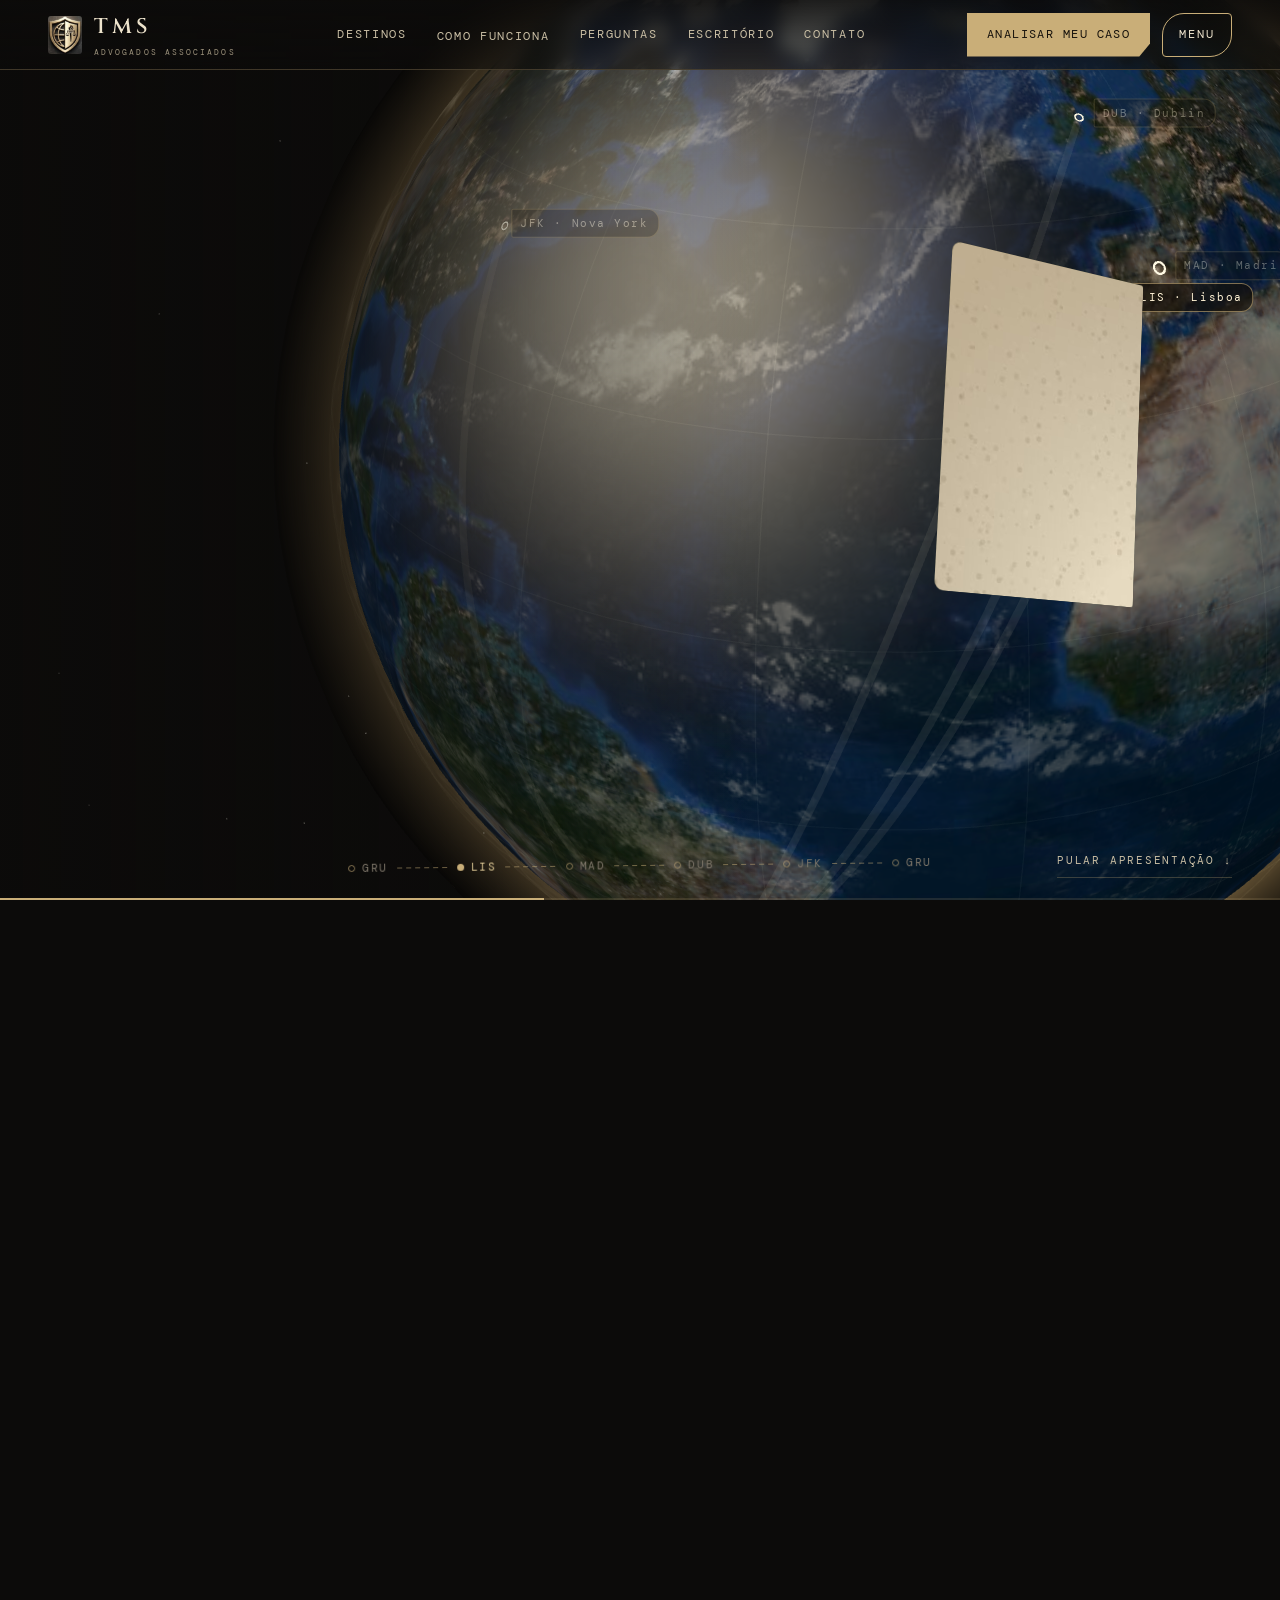
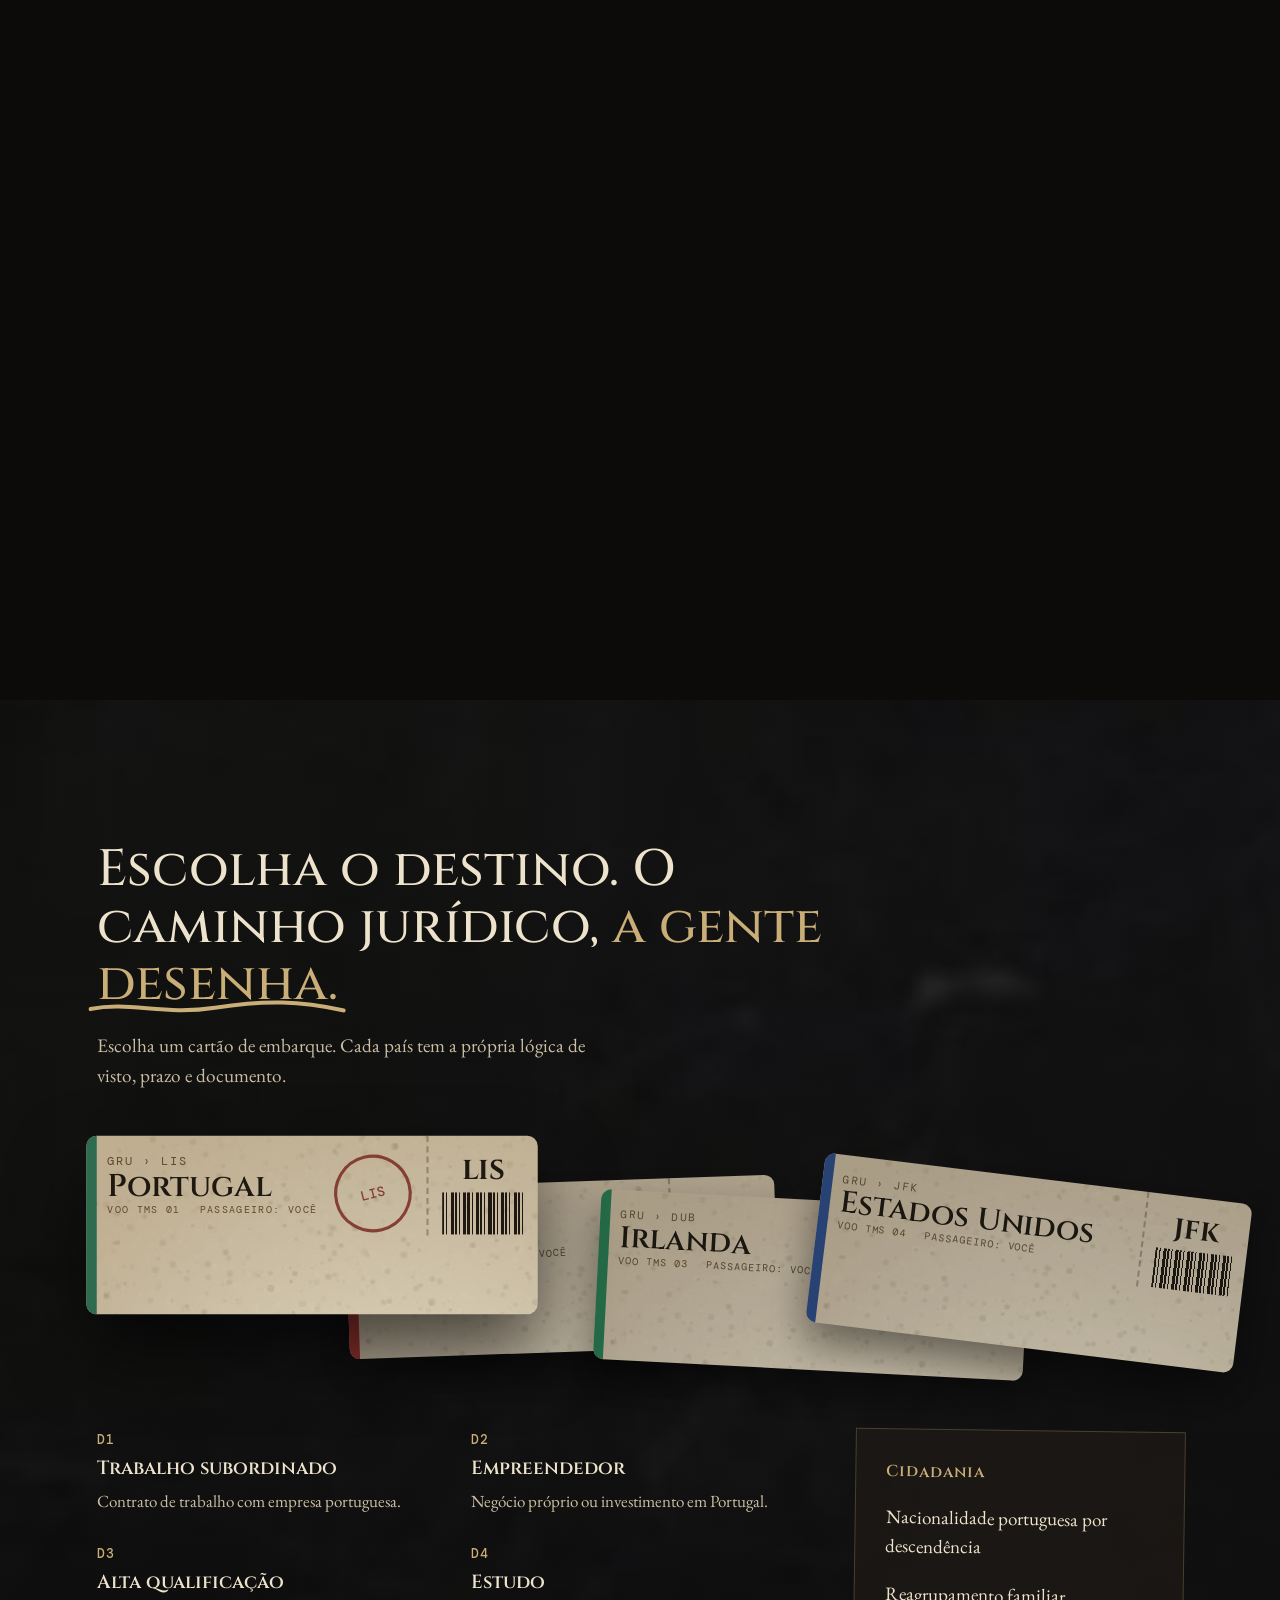
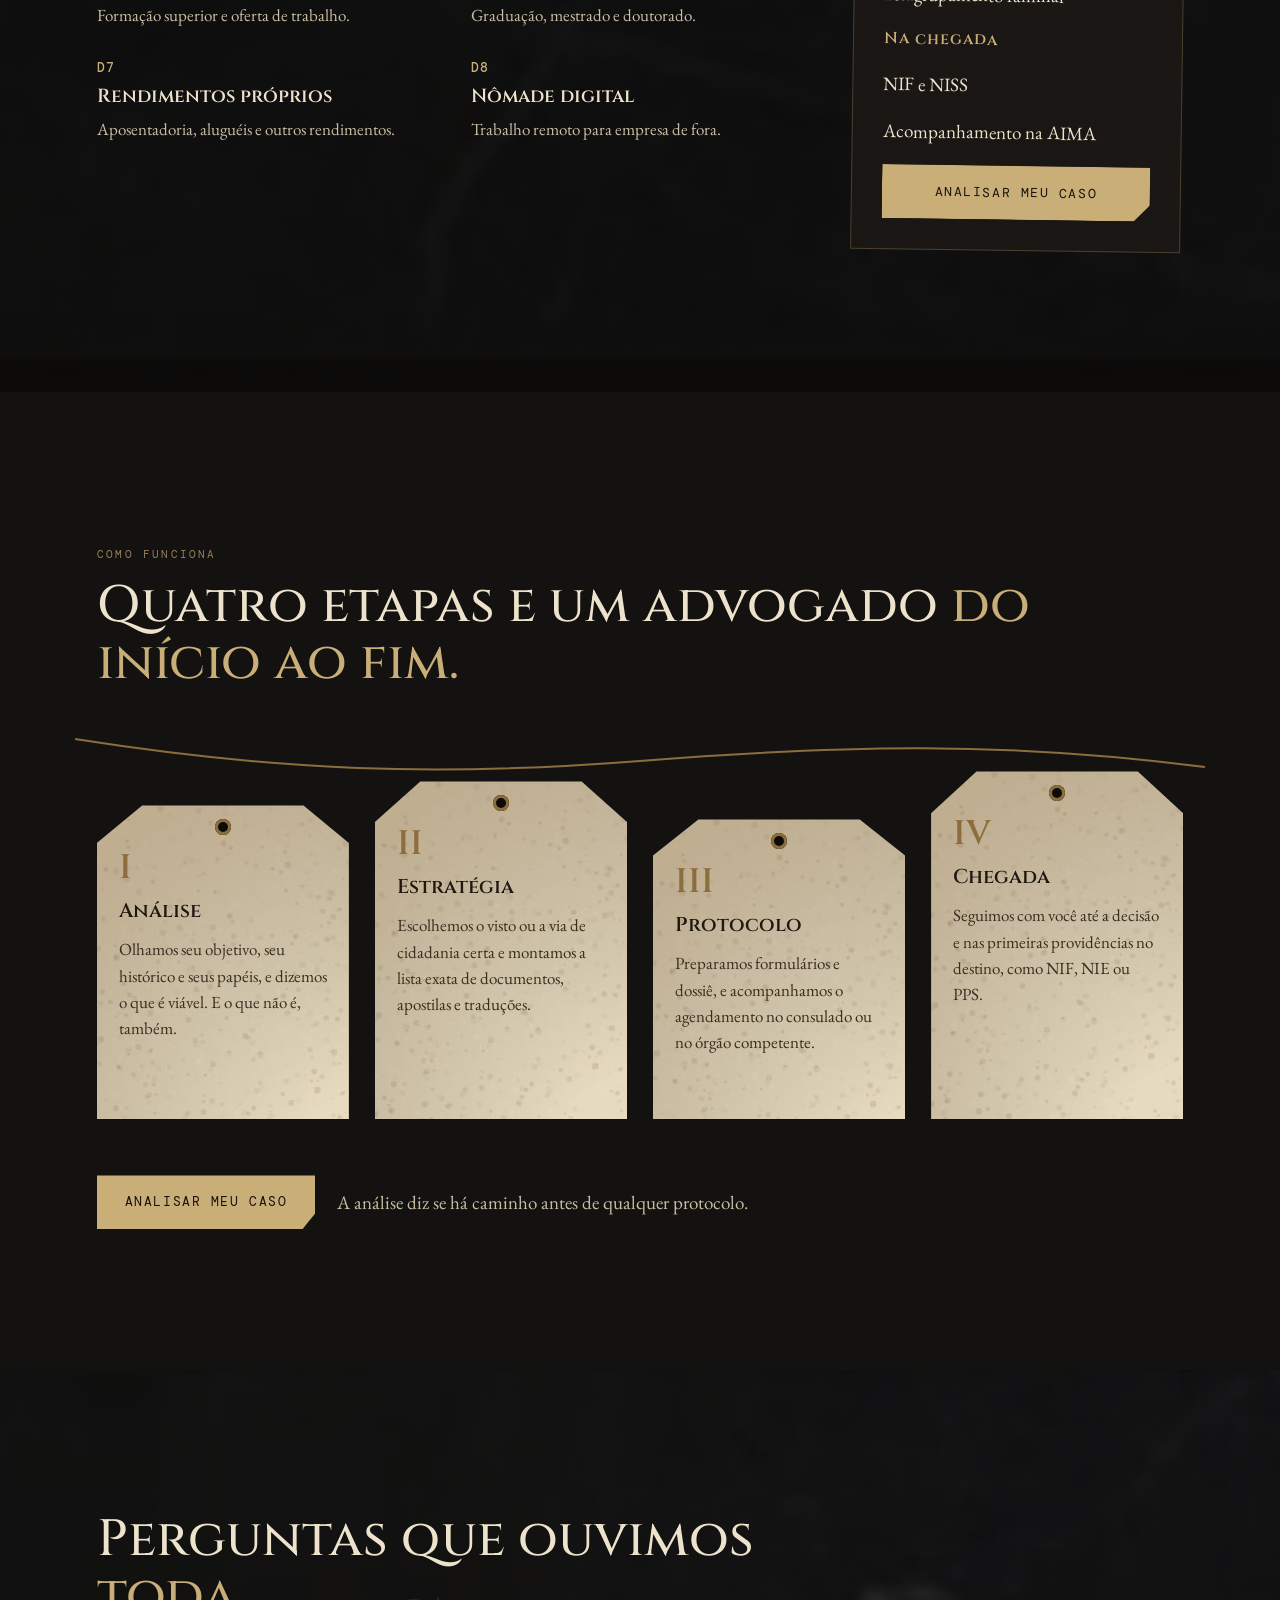
==== site/index.html @ 5350efe8 "Site TMS Advogados: versão hospedável com SEO, formulário e LGPD - Separa o site em site/ (HTML, CSS" ====
<!doctype html>
<html lang="pt-BR">
<head>
<meta charset="utf-8">
<meta name="viewport" content="width=device-width,initial-scale=1,viewport-fit=cover">
<title>TMS Advogados Associados · Vistos e cidadania para Portugal, Espanha, Irlanda e EUA</title>
<meta name="description" content="Escritório de advocacia em Alphaville (Barueri/SP) especializado em vistos, residência e cidadania para Portugal, Espanha, Irlanda e Estados Unidos. Atendimento 100% remoto em todo o Brasil.">
<meta name="theme-color" content="#0C0B0A">
<meta name="color-scheme" content="dark">
<link rel="canonical" href="https://SEU-DOMINIO.com.br/">
<meta property="og:type" content="website">
<meta property="og:locale" content="pt_BR">
<meta property="og:site_name" content="TMS Advogados Associados">
<meta property="og:title" content="TMS Advogados Associados · Direito Internacional">
<meta property="og:description" content="Vistos e cidadania para Portugal, Espanha, Irlanda e Estados Unidos, do primeiro documento ao carimbo.">
<meta property="og:image" content="https://SEU-DOMINIO.com.br/assets/img/hero.jpg">
<meta name="twitter:card" content="summary_large_image">
<link rel="icon" href="assets/img/favicon.svg" type="image/svg+xml">
<link rel="apple-touch-icon" href="assets/img/escudo.jpg">
<link rel="manifest" href="site.webmanifest">
<link rel="preload" as="image" href="assets/img/hero.jpg" fetchpriority="high">
<link rel="preconnect" href="https://fonts.googleapis.com">
<link rel="preconnect" href="https://fonts.gstatic.com" crossorigin>
<link rel="stylesheet" href="https://fonts.googleapis.com/css2?family=Cinzel:wght@400;500;600;700&family=EB+Garamond:ital,wght@0,400;0,500;0,600;1,400;1,500&family=DM+Mono:wght@400;500&display=swap">
<link rel="stylesheet" href="assets/css/main.css">
<noscript><style>
  #film{height:auto}.stage{position:relative;height:auto;min-height:100vh;padding-bottom:40px}
  #heroLayer{position:relative;height:70vh}.scrim,#airport,#gl,.pp-wrap,#cityCard,.glab,.route,.bar,.skipfilm,.menu-btn{display:none}
  .chap{position:relative;left:auto;top:auto;bottom:auto;opacity:1!important;margin:40px clamp(20px,6vw,100px)}
</style></noscript>
<script type="application/ld+json">
{
  "@context": "https://schema.org",
  "@graph": [
    {
      "@type": "LegalService",
      "@id": "https://SEU-DOMINIO.com.br/#escritorio",
      "name": "TMS Advogados Associados",
      "description": "Vistos, residência e cidadania para Portugal, Espanha, Irlanda e Estados Unidos.",
      "url": "https://SEU-DOMINIO.com.br/",
      "logo": "https://SEU-DOMINIO.com.br/assets/img/escudo.jpg",
      "image": "https://SEU-DOMINIO.com.br/assets/img/hero.jpg",
      "telephone": "+55-11-99153-7423",
      "email": "advdanilomarques@gmail.com",
      "address": {
        "@type": "PostalAddress",
        "streetAddress": "Alameda Itapecuru, 645, Edifício Metrópolis",
        "addressLocality": "Barueri",
        "addressRegion": "SP",
        "postalCode": "06454-080",
        "addressCountry": "BR"
      },
      "areaServed": "BR",
      "knowsAbout": ["Direito Internacional", "Direito Migratório", "Vistos para Portugal", "Cidadania portuguesa", "Vistos para a Espanha", "Vistos para a Irlanda", "Vistos para os Estados Unidos"],
      "employee": [
        {"@type": "Person", "name": "Danilo Barbosa Marques", "jobTitle": "Sócio · OAB/SP 467.790"},
        {"@type": "Person", "name": "Edmar Tomazzeli", "jobTitle": "Sócio"}
      ]
    },
    {
      "@type": "FAQPage",
      "mainEntity": [
        {"@type": "Question", "name": "Quanto tempo leva um visto para Portugal?", "acceptedAnswer": {"@type": "Answer", "text": "Depende do tipo de visto e da agenda do consulado. D7 e D8 costumam levar alguns meses entre juntar documentos, agendar e receber a decisão. Na análise inicial estimamos o seu prazo com base no seu caso."}},
        {"@type": "Question", "name": "Preciso mesmo de advogado para pedir visto?", "acceptedAnswer": {"@type": "Answer", "text": "A lei não obriga. Mas um documento errado ou uma tradução fora do padrão pode custar a negativa e meses de espera. O advogado define a estratégia, revisa tudo antes do protocolo e acompanha até a decisão."}},
        {"@type": "Question", "name": "Tenho direito à cidadania europeia?", "acceptedAnswer": {"@type": "Answer", "text": "Depende da sua linha familiar e das regras de cada país, que mudam com frequência. Com as certidões que você tiver, dizemos com clareza se existe caminho, qual é e o que falta."}},
        {"@type": "Question", "name": "Vocês atendem quem não mora em São Paulo?", "acceptedAnswer": {"@type": "Answer", "text": "Sim. O atendimento é 100% remoto para todo o Brasil, com reuniões por vídeo e documentos pelo WhatsApp e e-mail. Também recebemos presencialmente em Alphaville, com hora marcada."}},
        {"@type": "Question", "name": "E se o visto for negado?", "acceptedAnswer": {"@type": "Answer", "text": "Primeiro entendemos o motivo da negativa. Depois avaliamos recurso ou um novo pedido corrigido. Nenhum escritório sério promete aprovação; o que garantimos é um pedido bem feito."}},
        {"@type": "Question", "name": "Quanto custa?", "acceptedAnswer": {"@type": "Answer", "text": "Depende do destino e do tipo de processo. Depois da análise inicial você recebe uma proposta por escrito, com tudo o que está incluso e o que é taxa do governo."}}
      ]
    }
  ]
}
</script>
</head>
<body>
<a class="skip" href="#destinos">Pular para o conteúdo</a>

<header class="top">
  <a class="brand" href="#film" aria-label="TMS Advogados Associados, início"><img src="assets/img/escudo.jpg" alt="" width="34" height="38"><span><b>TMS</b><small>ADVOGADOS ASSOCIADOS</small></span></a>
  <nav class="links" aria-label="Principal">
    <a href="#destinos">Destinos</a><a href="#como-funciona">Como funciona</a><a href="#faq">Perguntas</a><a href="#escritorio">Escritório</a><a href="#contato">Contato</a>
  </nav>
  <div class="hdr-r">
    <a class="btn hdr-cta" href="#formulario">Analisar meu caso</a>
    <button class="menu-btn" id="menuBtn" type="button" aria-expanded="false" aria-controls="menu">MENU</button>
  </div>
</header>

<div class="mnu" id="menu" role="dialog" aria-modal="true" aria-label="Menu" aria-hidden="true">
  <div class="mnu-bg" data-close></div>
  <button class="btn2 mclose" type="button" data-close>Fechar</button>
  <div class="mbook">
    <nav class="mpage" aria-label="Menu">
      <a class="mlink" href="#destinos" data-close>Destinos<span>PT · ES · IE · US</span></a>
      <a class="mlink" href="#como-funciona" data-close>Como funciona<span>I a IV</span></a>
      <a class="mlink" href="#faq" data-close>Perguntas<span>O LIVRO</span></a>
      <a class="mlink" href="#escritorio" data-close>Escritório<span>ALPHAVILLE</span></a>
      <a class="mlink" href="#formulario" data-close>Contato<span>ANÁLISE</span></a>
    </nav>
    <div class="mcover" aria-hidden="true">
      <div class="mface mfront"><img src="assets/img/escudo.jpg" alt=""><b class="disp" style="color:var(--gold);letter-spacing:.3em;font-size:22px">TMS</b><span class="mono" style="font-size:9px;letter-spacing:.3em;color:var(--gold)">PASSAPORTE DE ACESSO</span></div>
      <div class="mface minner">
        <span class="disp" style="font-size:20px;line-height:1.3">Vistos e cidadania para Portugal, Espanha, Irlanda e Estados Unidos.</span>
        <div style="display:flex;flex-direction:column;gap:12px"><a class="btn" data-wa href="https://wa.me/5511991537423" target="_blank" rel="noopener" tabindex="-1">Falar no WhatsApp</a><span style="font-size:14px;color:#4F4230"><span data-cfg="endereco">Alameda Itapecuru, 645</span><br>Alphaville, <span data-cfg="cidadeUF">Barueri/SP</span></span></div>
      </div>
    </div>
  </div>
</div>

<main>
<section id="film" aria-label="Apresentação">
  <div class="stage">
    <div id="heroLayer"><img id="heroImg" src="assets/img/hero.jpg" width="2400" height="1350" fetchpriority="high" alt="Escudo e logotipo da TMS Advogados Associados, Direito Internacional, em dourado sobre mármore escuro"></div>
    <div id="airport" aria-hidden="true">
      <div class="slot" id="airPhoto"></div>
      <div id="visaWrap"><canvas id="visaBig" width="1400" height="900"></canvas><div class="holo" id="holo"></div></div>
    </div>
    <canvas id="gl" aria-hidden="true"></canvas>
    <div class="scrim"></div>

    <span class="glab" id="l0" aria-hidden="true">GRU · São Paulo</span>
    <span class="glab" id="l1" aria-hidden="true">LIS · Lisboa</span>
    <span class="glab" id="l2" aria-hidden="true">MAD · Madri</span>
    <span class="glab" id="l3" aria-hidden="true">DUB · Dublin</span>
    <span class="glab" id="l4" aria-hidden="true">JFK · Nova York</span>

    <div id="cityCard" aria-hidden="true"><div class="pc" id="pc"><i>SELO</i><b id="pcCity">Lisboa</b><span id="pcCoord">38°43′N · 9°08′O</span></div></div>

    <div class="pp-wrap" id="ppWrap" aria-hidden="true">
      <div class="pp" id="pp">
        <div class="pp-back"></div>
        <div class="pp-page"><canvas id="ppCanvas" width="480" height="680"></canvas></div>
        <div class="pp-cover" id="ppCover">
          <div class="pp-face pp-front"><b>PASSAPORTE</b><img src="assets/img/escudo.jpg" alt=""><small>TMS · DIREITO INTERNACIONAL</small></div>
          <div class="pp-face pp-inner"></div>
        </div>
      </div>
    </div>

    <div class="chap hero" id="ch0">
      <div class="kick fd">TMS ADVOGADOS ASSOCIADOS · DIREITO INTERNACIONAL</div>
      <h1 data-split>Mudar de país é um processo jurídico. <em>Trate como <span class="mk">um.</span></em></h1>
      <p class="fd">Cuidamos do seu visto e da sua cidadania em Portugal, Espanha, Irlanda e Estados Unidos, do primeiro documento ao carimbo.</p>
      <div class="fd" style="display:flex;gap:18px;flex-wrap:wrap;align-items:center"><a class="btn" href="#formulario">Analisar meu caso</a><a class="btn2" href="#destinos">Ver os destinos</a></div>
    </div>
    <div class="chap" id="ch1">
      <h2 data-split>Seu próximo carimbo <em>começa aqui.</em></h2>
      <p class="fd">Cada visto tem regra, prazo e um jeito certo de pedir. Conhecemos o dos quatro países e conferimos cada papel antes de ele sair daqui.</p>
    </div>
    <div class="chap" id="ch2">
      <h2 data-split>Quatro destinos. <em>Um só <span class="mk ring">escritório.</span></em></h2>
      <p class="fd">Portugal, Espanha, Irlanda e Estados Unidos, conduzidos de Alphaville com o mesmo cuidado.</p>
    </div>
    <div class="chap alt" id="ch3">
      <h2 data-split>Portugal, com o pedido certo desde o <em>primeiro documento.</em></h2>
      <p class="fd">D1, D2, D3, D7 e D8, residência na AIMA, NIF, NISS e cidadania portuguesa por descendência.</p>
      <a class="fd" href="#destinos" data-country="0">Ver vistos para Portugal</a>
    </div>
    <div class="chap alt" id="ch4">
      <h2 data-split>Espanha, sem atalho que <em>custe o visto.</em></h2>
      <p class="fd">Residência não lucrativa, nômade digital, estudos e reagrupamento familiar, com apostila e tradução no padrão do consulado.</p>
      <a class="fd" href="#destinos" data-country="1">Ver vistos para a Espanha</a>
    </div>
    <div class="chap alt" id="ch5">
      <h2 data-split>Irlanda, do Stamp 2 à <em>permissão de trabalho.</em></h2>
      <p class="fd">Estudo, Critical Skills, General Employment Permit, reagrupamento familiar e cidadania por descendência.</p>
      <a class="fd" href="#destinos" data-country="2">Ver vistos para a Irlanda</a>
    </div>
    <div class="chap alt" id="ch6">
      <h2 data-split>Estados Unidos, com estratégia <em>antes do formulário.</em></h2>
      <p class="fd">F-1, L-1, O-1, E-2 e green card por EB-2 NIW ou EB-5. <span data-eua>Quando o processo exige, a representação perante as autoridades americanas é feita por advogado licenciado nos EUA.</span></p>
      <a class="fd" href="#destinos" data-country="3">Ver vistos para os EUA</a>
    </div>
    <div class="chap" id="ch7">
      <h2 data-split>Todo destino começa na <em>mesma <span class="mk">mesa.</span></em></h2>
      <p class="fd">Análise com advogado responsável, 100% remota ou presencial no Edifício Metrópolis, em Alphaville.</p>
      <div class="fd" style="display:flex;gap:16px;flex-wrap:wrap"><a class="btn" href="#formulario">Analisar meu caso</a><a class="btn2" data-wa href="https://wa.me/5511991537423" target="_blank" rel="noopener">Falar no WhatsApp</a></div>
    </div>

    <div class="route" aria-hidden="true">
      <span class="stop" id="r0" data-on="1"><i></i>GRU</span><span class="seg"></span>
      <span class="stop" id="r1"><i></i>LIS</span><span class="seg"></span>
      <span class="stop" id="r2"><i></i>MAD</span><span class="seg"></span>
      <span class="stop" id="r3"><i></i>DUB</span><span class="seg"></span>
      <span class="stop" id="r4"><i></i>JFK</span><span class="seg"></span>
      <span class="stop" id="r5"><i></i>GRU</span>
    </div>
    <button class="skipfilm" id="skipFilm" type="button" aria-label="Pular apresentação">Pular<span class="lg"> apresentação</span> ↓</button>
    <div class="bar" aria-hidden="true"><i id="bar"></i></div>
  </div>
</section>

<section class="sec marble" id="destinos" tabindex="-1">
  <div class="wrap">
    <div class="rw" style="max-width:780px">
      <h2 data-split>Escolha o destino. O caminho jurídico, <em>a gente <span class="mk">desenha.</span></em></h2>
      <p class="lead fd">Escolha um cartão de embarque. Cada país tem a própria lógica de visto, prazo e documento.</p>
    </div>
    <div class="passes" id="passes" role="tablist" aria-label="Destinos"></div>
    <div class="dgrid" id="destPanel" role="tabpanel" aria-live="polite">
      <div class="vg" id="vg"></div>
      <div class="side" id="side"></div>
    </div>
  </div>
</section>

<section class="sec" id="como-funciona" style="background:var(--bg2)">
  <div class="wrap">
    <div class="rw">
      <div class="kick fd">COMO FUNCIONA</div>
      <h2 data-split>Quatro etapas e um advogado <em>do início ao fim.</em></h2>
    </div>
    <div class="tags" role="list">
      <svg class="string" viewBox="0 0 1000 60" preserveAspectRatio="none" aria-hidden="true"><path d="M0 8 C 180 40, 320 46, 500 30 S 820 10, 1000 36" fill="none" stroke="#8C6E3C" stroke-width="2"/></svg>
      <div class="tag" role="listitem"><div class="rn" aria-hidden="true">I</div><h3>Análise</h3><p>Olhamos seu objetivo, seu histórico e seus papéis, e dizemos o que é viável. E o que não é, também.</p></div>
      <div class="tag" role="listitem"><div class="rn" aria-hidden="true">II</div><h3>Estratégia</h3><p>Escolhemos o visto ou a via de cidadania certa e montamos a lista exata de documentos, apostilas e traduções.</p></div>
      <div class="tag" role="listitem"><div class="rn" aria-hidden="true">III</div><h3>Protocolo</h3><p>Preparamos formulários e dossiê, e acompanhamos o agendamento no consulado ou no órgão competente.</p></div>
      <div class="tag" role="listitem"><div class="rn" aria-hidden="true">IV</div><h3>Chegada</h3><p>Seguimos com você até a decisão e nas primeiras providências no destino, como NIF, NIE ou PPS.</p></div>
    </div>
    <div style="margin-top:56px;display:flex;gap:22px;flex-wrap:wrap;align-items:center"><a class="btn" href="#formulario">Analisar meu caso</a><span style="color:var(--ink2)">A análise diz se há caminho antes de qualquer protocolo.</span></div>
  </div>
</section>

<section class="sec marble" id="faq">
  <div class="wrap">
    <div class="rw" style="max-width:760px">
      <h2 data-split>Perguntas que ouvimos <em>toda semana.</em></h2>
      <p class="lead fd">Escolha uma. A resposta vem de quem cuida do seu caso.</p>
    </div>
    <div class="faq">
      <div class="binder" id="binder" role="tablist" aria-label="Perguntas frequentes"></div>
      <div class="book" id="book">
        <div class="bk" id="bk" role="tabpanel" aria-live="polite">
          <div class="pg l" id="pgL"></div>
          <div class="pg r" id="pgR"></div>
        </div>
      </div>
    </div>
  </div>
</section>

<section class="sec" id="escritorio" style="background:var(--bg2)">
  <div class="wrap">
    <div class="office">
      <div class="rw">
        <h2 data-split>Advogados com nome, registro <em>e endereço.</em></h2>
        <p class="lead fd">TMS Advogados Associados é uma sociedade de advocacia com sede no Edifício Metrópolis, em Alphaville, e atendimento remoto em todo o Brasil.</p>
        <div class="facts fd">
          <div><b>Sede</b><span><span data-cfg="endereco">Alameda Itapecuru, 645</span>, <span data-cfg="complemento">Edifício Metrópolis, Alphaville Industrial</span>, <span data-cfg="cidadeUF">Barueri/SP</span>, CEP <span data-cfg="cep">06454-080</span></span></div>
          <div><b>Atendimento</b><span>100% remoto, ou presencial com agendamento</span></div>
          <div><b>Horário</b><span data-cfg="horario">Segunda a sexta, das 9h às 18h</span></div>
          <div data-cfg-row="experiencia"><b>Mercado</b><span data-cfg="experiencia">Mais de 20 anos</span></div>
        </div>
      </div>
      <div class="people" id="people"></div>
    </div>
    <div class="nums fd" id="nums">
      <div><b>4</b><span>países atendidos: Portugal, Espanha, Irlanda e EUA</span></div>
      <div><b>100%</b><span>remoto, para todo o Brasil</span></div>
      <div><b>1</b><span>advogado responsável do início ao fim</span></div>
      <div><b>0</b><span>promessa de resultado. Só pedido bem feito</span></div>
    </div>
  </div>
</section>

<section class="sec marble" id="contato">
  <div class="wrap contact">
    <div class="rw">
      <h2 data-split>Seu próximo endereço começa com uma <em><span class="mk">análise.</span></em></h2>
      <p class="lead fd">Conte seu objetivo e sua situação de hoje. Um advogado da TMS responde com os caminhos que fazem sentido, e com os que não recomendamos.</p>
      <div class="fd" style="margin-top:30px;display:flex;gap:14px;flex-wrap:wrap"><a class="btn" href="#formulario">Analisar meu caso</a><a class="btn2" data-wa href="https://wa.me/5511991537423" target="_blank" rel="noopener">Falar no WhatsApp</a></div>
    </div>
    <div class="cardStage" id="cardStage" aria-hidden="true">
      <div class="card" id="card">
        <div class="cf front"><img src="assets/img/escudo.jpg" alt=""><div><b>TMS</b><small>ADVOGADOS ASSOCIADOS</small><span>WhatsApp <span data-cfg="whatsappExibicao">(11) 99153-7423</span></span><span data-cfg="email">advdanilomarques@gmail.com</span><span><span data-cfg="endereco">Alameda Itapecuru, 645</span> · Alphaville</span></div></div>
        <div class="cf back" id="cardBack"><span class="mono" style="font-size:10px;letter-spacing:.2em;color:#7A5A2A">VISTOS · CIDADANIA · DIREITO INTERNACIONAL</span></div>
      </div>
    </div>
  </div>
</section>

<section class="sec formsec" id="formulario" aria-labelledby="ftitle">
  <div class="wrap fgrid2">
    <div class="rw">
      <div class="kick fd">ANÁLISE DO CASO</div>
      <h2 id="ftitle" data-split>Conte o essencial. <em>O resto a gente pergunta.</em></h2>
      <p class="lead fd">Leva dois minutos. A mensagem chega direto ao advogado pelo WhatsApp, já organizada.</p>
      <div class="info fd">
        <div><b>WhatsApp</b><a data-wa href="https://wa.me/5511991537423" target="_blank" rel="noopener" data-cfg="whatsappExibicao">(11) 99153-7423</a></div>
        <div data-cfg-row="email"><b>E-mail</b><a data-mail href="mailto:advdanilomarques@gmail.com" data-cfg="email">advdanilomarques@gmail.com</a></div>
        <div><b>Endereço</b><a id="mapsLink" href="https://www.google.com/maps/search/?api=1&query=Alameda+Itapecuru+645+Barueri+SP" target="_blank" rel="noopener"><span data-cfg="endereco">Alameda Itapecuru, 645</span>, Alphaville · ver no mapa</a></div>
        <div><b>Horário</b><span data-cfg="horario">Segunda a sexta, das 9h às 18h</span></div>
      </div>
    </div>
    <form class="fform" id="leadForm" novalidate>
      <label>Nome completo<input name="nome" autocomplete="name" required placeholder=" "></label>
      <label>WhatsApp<input name="telefone" type="tel" inputmode="tel" autocomplete="tel" required placeholder="(11) 90000-0000"></label>
      <label class="full">E-mail<input name="email" type="email" autocomplete="email" placeholder="voce@email.com"></label>
      <label>Destino
        <select name="destino" id="fDestino" required>
          <option value="">Escolha</option>
          <option>Portugal</option><option>Espanha</option><option>Irlanda</option><option>Estados Unidos</option><option>Ainda não sei</option>
        </select>
      </label>
      <label>Objetivo
        <select name="objetivo" required>
          <option value="">Escolha</option>
          <option>Morar / residência</option><option>Trabalhar</option><option>Estudar</option><option>Investir ou empreender</option><option>Cidadania por descendência</option><option>Reagrupamento familiar</option><option>Recurso de visto negado</option><option>Outro</option>
        </select>
      </label>
      <label class="full">Sua situação hoje<textarea name="mensagem" placeholder="Ex.: sou aposentado, tenho renda de aluguel e quero morar em Portugal com minha esposa no ano que vem."></textarea></label>
      <label class="hp" aria-hidden="true">Não preencha<input name="_gotcha" tabindex="-1" autocomplete="off"></label>
      <label class="ck full"><input type="checkbox" name="lgpd" required><span>Autorizo o uso destes dados só para a TMS responder a este contato, conforme a <a href="privacidade.html" target="_blank">Política de Privacidade</a>.</span></label>
      <div class="row"><button class="btn" type="submit">Enviar para análise</button><span class="fmsg" id="fMsg" role="status" aria-live="polite"></span></div>
    </form>
  </div>
</section>
</main>

<footer>
  <div class="wrap">
    <div class="fgrid">
      <div><img src="assets/img/escudo.jpg" alt="" width="44" height="50" style="object-fit:cover;border-radius:4px" loading="lazy"><p style="margin:10px 0 0"><span data-cfg="endereco">Alameda Itapecuru, 645</span><br><span data-cfg="complemento">Edifício Metrópolis, Alphaville Industrial</span><br><span data-cfg="cidadeUF">Barueri/SP</span>, CEP <span data-cfg="cep">06454-080</span></p></div>
      <div><h4>Navegação</h4><a href="#destinos">Destinos</a><a href="#como-funciona">Como funciona</a><a href="#faq">Perguntas</a><a href="#escritorio">Escritório</a><a href="#formulario">Contato</a></div>
      <div><h4>Legal</h4><a href="privacidade.html">Política de Privacidade</a><a href="privacidade.html#cookies">Cookies</a><a href="termos.html">Termos de Uso</a></div>
      <div><h4>Contato</h4><a data-wa href="https://wa.me/5511991537423" target="_blank" rel="noopener">WhatsApp <span data-cfg="whatsappExibicao">(11) 99153-7423</span></a><a data-mail href="mailto:advdanilomarques@gmail.com" data-cfg="email">advdanilomarques@gmail.com</a></div>
    </div>
    <div class="legal">
      <span>© <span id="year">2026</span> TMS Advogados Associados<span id="regs"></span></span>
      <span>Conteúdo informativo, conforme o Provimento 205/2021 do CFOAB. Não há promessa de resultado.</span>
    </div>
  </div>
</footer>

<div class="mbar"><a class="btn" href="#formulario">Analisar meu caso</a><a class="btn2" data-wa href="https://wa.me/5511991537423" target="_blank" rel="noopener">WhatsApp</a></div>
<a class="fab" id="fab" data-wa href="https://wa.me/5511991537423" target="_blank" rel="noopener" aria-label="Falar no WhatsApp"><svg viewBox="0 0 24 24" fill="currentColor" aria-hidden="true"><path d="M12 2a10 10 0 0 0-8.6 15.1L2 22l5-1.3A10 10 0 1 0 12 2zm0 18.2a8.2 8.2 0 0 1-4.2-1.1l-.3-.2-3 .8.8-2.9-.2-.3A8.2 8.2 0 1 1 12 20.2zm4.5-6.1c-.2-.1-1.5-.7-1.7-.8s-.4-.1-.6.1-.7.8-.8 1-.3.2-.5.1a6.7 6.7 0 0 1-3.3-2.9c-.3-.4.3-.4.7-1.3.1-.2 0-.3 0-.4l-.8-1.8c-.2-.5-.4-.4-.6-.4h-.5a1 1 0 0 0-.7.3 3 3 0 0 0-.9 2.2 5.2 5.2 0 0 0 1.1 2.7 11.8 11.8 0 0 0 4.5 4c1.7.7 2.3.8 3.2.6a2.7 2.7 0 0 0 1.8-1.3 2.2 2.2 0 0 0 .2-1.3c-.1-.1-.3-.2-.5-.3z"/></svg></a>

<script src="assets/js/config.js"></script>
<script src="assets/js/globe-data.js"></script>
<script src="assets/js/main.js"></script>
</body>
</html>
---- site/assets/css/main.css ----
/* TMS Advogados Associados — estilos principais */
:root{
  --bg:#0C0B0A; --bg2:#141210; --bg3:#1B1815;
  --ink:#EDE3CC; --ink2:#C9BEA4; --mute:#9C927C;
  --gold:#C9AE78; --gold2:#E3CD98; --gold3:#8C6E3C;
  --parch:#E8DDC3; --parch2:#DCCFAF; --sepia:#3A2E20;
  --wax:#7A2A22;
  --line:rgba(201,174,120,.28);
  --disp:'Cinzel','Trajan Pro',Georgia,serif;
  --body:'EB Garamond',Garamond,Georgia,serif;
  --mono:'DM Mono',ui-monospace,monospace;
}
*{box-sizing:border-box}
html{scroll-behavior:smooth}
body{margin:0;background:var(--bg);color:var(--ink);font-family:var(--body);font-size:19px;line-height:1.55;-webkit-font-smoothing:antialiased;overflow-x:hidden}
a{color:var(--gold)}a:hover{color:var(--gold2)}
a:focus-visible,button:focus-visible{outline:2px solid var(--gold);outline-offset:3px}
button{font:inherit}
img{max-width:100%}
.disp{font-family:var(--disp);font-weight:500;letter-spacing:.02em}
.mono{font-family:var(--mono)}
.w{display:inline-block;will-change:transform,opacity}
.fd{will-change:transform,opacity}
.btn{display:inline-flex;align-items:center;justify-content:center;height:54px;padding:0 28px;background:var(--gold);color:#16120C;font-family:var(--mono);font-size:13px;letter-spacing:.12em;text-transform:uppercase;text-decoration:none;white-space:nowrap;border:0;cursor:pointer;clip-path:polygon(0 0,100% 0,100% 70%,94% 100%,0 100%);transition:transform .25s cubic-bezier(.2,.9,.3,1.4),background .2s}
.btn:hover{background:var(--gold2);color:#16120C;transform:translateY(-2px) rotate(-.6deg)}
.btn:active{transform:translateY(1px) scale(.98)}
.btn2{display:inline-flex;align-items:center;height:54px;padding:0 22px;color:var(--ink);border:1px solid var(--gold);font-family:var(--mono);font-size:13px;letter-spacing:.12em;text-transform:uppercase;text-decoration:none;white-space:nowrap;transition:transform .25s}
.btn2:hover{color:var(--gold2);transform:translateY(-2px) rotate(.5deg)}
.mk{position:relative;display:inline-block}
.mk svg{position:absolute;left:-4%;width:108%;bottom:-.12em;height:.42em;overflow:visible;pointer-events:none}
.mk svg path{fill:none;stroke:var(--gold);stroke-width:3;stroke-linecap:round;stroke-dasharray:420;stroke-dashoffset:420;transition:stroke-dashoffset 1.1s cubic-bezier(.6,.1,.2,1) .2s}
.mk.on svg path{stroke-dashoffset:0}
.ring svg{left:-10%;width:120%;bottom:-.28em;height:1.5em}
.ring svg path{stroke-width:2}

/* header */
header.top{position:fixed;left:0;right:0;top:0;z-index:40;height:70px;display:flex;align-items:center;justify-content:space-between;padding:0 clamp(18px,4vw,48px);background:linear-gradient(180deg,rgba(12,11,10,.9),rgba(12,11,10,.55));backdrop-filter:blur(8px);border-bottom:1px solid var(--line)}
.brand{display:flex;align-items:center;gap:12px;text-decoration:none;color:var(--ink)}
.brand img{width:34px;height:38px;object-fit:cover;border-radius:3px}
.brand b{font-family:var(--disp);font-weight:600;font-size:21px;letter-spacing:.2em}
.brand small{display:block;font-family:var(--mono);font-size:8px;letter-spacing:.26em;color:var(--mute);margin-top:3px}
nav.links{display:flex;gap:30px;font-family:var(--mono);font-size:12px;letter-spacing:.14em;text-transform:uppercase}
nav.links a{color:var(--ink2);text-decoration:none;position:relative}
nav.links a:hover{color:var(--gold2)}
nav.links a:nth-child(2){transform:translateY(2px)}
.hdr-r{display:flex;align-items:center;gap:12px}
.menu-btn{height:44px;padding:0 16px;background:transparent;border:1px solid var(--gold);color:var(--ink);font-family:var(--mono);font-size:12px;letter-spacing:.16em;cursor:pointer;border-radius:22px 4px 22px 4px}
.hdr-cta{height:44px;padding:0 20px;font-size:12px}

/* passport menu */
.mnu{position:fixed;inset:0;z-index:60;visibility:hidden;pointer-events:none;transition:visibility 0s linear 1.1s}
.mnu.open{visibility:visible;pointer-events:auto;transition:visibility 0s}
.mnu-bg{position:absolute;inset:0;background:radial-gradient(ellipse at 60% 40%,rgba(40,30,18,.96),rgba(8,7,6,.98));opacity:0;transition:opacity .5s ease .5s}
.mnu.open .mnu-bg{opacity:1;transition-delay:0s}
.mbook{position:absolute;left:50%;top:50%;width:min(360px,40vw);height:min(520px,76vh);transform:translate(-50%,-50%) scale(.5) rotate(-12deg);opacity:0;perspective:2200px;transition:transform .8s cubic-bezier(.16,1,.3,1) .3s,opacity .5s ease .3s}
.mnu.open .mbook{transform:translate(0%,-50%) scale(1) rotate(-1.5deg);opacity:1;transition-delay:.12s,.12s}
.mpage{position:absolute;inset:0;background:var(--parch);border-radius:3px 12px 12px 3px;box-shadow:0 50px 100px rgba(0,0,0,.6);padding:40px 34px;display:flex;flex-direction:column;justify-content:center;color:#1E1810}
.mcover{position:absolute;inset:0;transform-origin:0 50%;transform-style:preserve-3d;transition:transform 1s cubic-bezier(.7,0,.2,1)}
.mnu.open .mcover{transform:rotateY(-176deg);transition-delay:.55s}
.mface{position:absolute;inset:0;backface-visibility:hidden;border-radius:3px 12px 12px 3px;overflow:hidden}
.mfront{background:#1D2B22;display:flex;flex-direction:column;align-items:center;justify-content:center;gap:20px;box-shadow:inset 0 0 0 1px rgba(201,174,120,.35),inset 0 0 60px rgba(0,0,0,.6)}
.mfront img{width:110px;height:124px;object-fit:cover;border-radius:6px;box-shadow:0 0 0 1px rgba(201,174,120,.4)}
.minner{transform:rotateY(180deg);background:var(--parch2);border-radius:12px 3px 3px 12px;padding:40px 30px;display:flex;flex-direction:column;justify-content:space-between;color:#1E1810}
.mlink{display:flex;align-items:baseline;justify-content:space-between;gap:12px;padding:12px 0;border-bottom:1px dashed rgba(30,24,16,.3);color:#1E1810;text-decoration:none;font-family:var(--disp);font-size:clamp(20px,2.1vw,27px);opacity:0;transform:translateX(14px);transition:opacity .5s,transform .5s}
.mlink span{font-family:var(--mono);font-size:10px;letter-spacing:.14em;color:#7A5A2A}
.mnu.open .mlink{opacity:1;transform:none}
.mnu.open .mlink:nth-child(1){transition-delay:1.2s}.mnu.open .mlink:nth-child(2){transition-delay:1.28s}.mnu.open .mlink:nth-child(3){transition-delay:1.36s}.mnu.open .mlink:nth-child(4){transition-delay:1.44s}.mnu.open .mlink:nth-child(5){transition-delay:1.52s}
.mclose{position:absolute;top:16px;right:clamp(18px,4vw,48px);z-index:2}

/* film */
#film{position:relative;height:1500vh}
.stage{position:sticky;top:0;height:100vh;height:100dvh;overflow:hidden;background:var(--bg)}
#heroLayer{position:absolute;inset:0;background:#0A0A0B}
#heroLayer img{position:absolute;inset:0;width:100%;height:100%;object-fit:cover;object-position:78% 35%;transform-origin:76% 30%}
#gl{position:absolute;inset:0;width:100%;height:100%;display:block;opacity:0}
#airport{position:absolute;inset:0;opacity:0;pointer-events:none}
.slot{position:absolute;display:flex;align-items:center;justify-content:center;text-align:center;font-family:var(--mono);font-size:11px;letter-spacing:.14em;color:var(--mute);background:repeating-linear-gradient(135deg,rgba(201,174,120,.05) 0 12px,rgba(201,174,120,.0) 12px 24px),#15120F;border:1px dashed rgba(201,174,120,.45)}
#airPhoto{inset:0;border:0;background:radial-gradient(ellipse at 70% 45%,#3A3020 0%,#15120F 55%,#0C0B0A 100%)}
#airPhoto span{position:absolute;right:6vw;bottom:14vh;max-width:280px;border:1px dashed rgba(201,174,120,.5);padding:12px 14px;line-height:1.6}
#visaWrap{position:absolute;left:62%;top:50%;width:min(560px,46vw);aspect-ratio:1400/900;transform-style:preserve-3d;will-change:transform;pointer-events:none}
#visaWrap canvas{width:100%;height:100%;display:block;border-radius:10px;box-shadow:0 40px 90px rgba(0,0,0,.6)}
.holo{position:absolute;inset:0;border-radius:10px;background:linear-gradient(115deg,transparent 30%,rgba(255,220,160,.0) 38%,rgba(255,240,200,.35) 46%,rgba(160,220,255,.22) 52%,rgba(255,200,240,.18) 56%,transparent 64%);background-size:250% 100%;mix-blend-mode:screen;pointer-events:none}
.scrim{position:absolute;inset:0;pointer-events:none;background:linear-gradient(90deg,rgba(12,11,10,.86) 0%,rgba(12,11,10,.45) 34%,rgba(12,11,10,0) 60%)}
.chap{position:absolute;left:clamp(20px,6vw,100px);top:20vh;width:min(540px,calc(100% - 40px));opacity:0;pointer-events:none}
.chap.hero{width:min(720px,calc(100% - 40px));top:22vh;opacity:1;pointer-events:auto}
.chap.alt{top:auto;bottom:16vh;left:clamp(20px,9vw,150px)}
.chap h1,.chap h2{margin:0 0 20px;font-family:var(--disp);font-weight:500;line-height:1.12;letter-spacing:.01em}
.chap h1{font-size:clamp(34px,4.1vw,60px)}
.chap h2{font-size:clamp(30px,3.6vw,50px)}
.chap h1 em,.chap h2 em{font-style:normal;color:var(--gold)}
.chap p{margin:0 0 24px;max-width:470px;font-size:clamp(18px,1.35vw,21px);color:var(--ink2)}
.kick{font-family:var(--mono);font-size:11px;letter-spacing:.2em;color:var(--gold);margin-bottom:18px;display:inline-block;transform:rotate(-1.5deg)}
.glab{position:absolute;left:0;top:0;font-family:var(--mono);font-size:11px;letter-spacing:.14em;color:#FFF3D6;padding:5px 10px 5px 8px;background:rgba(20,16,10,.7);border:1px solid rgba(201,174,120,.6);border-radius:2px 12px 12px 2px;opacity:0;pointer-events:none;white-space:nowrap}
#cityCard{position:absolute;left:clamp(360px,40vw,640px);bottom:8vh;width:min(270px,24vw);aspect-ratio:4/3;opacity:0;transform:rotate(-4deg);box-shadow:0 30px 60px rgba(0,0,0,.5)}
#cityCard .slot{inset:0;padding:14px;line-height:1.6}
#cityCard:before{content:"";position:absolute;left:38%;top:-12px;width:90px;height:24px;background:rgba(232,221,195,.55);transform:rotate(3deg);z-index:2}
.pp-wrap{position:absolute;right:clamp(28px,9vw,170px);top:50%;width:240px;height:340px;margin-top:-190px;perspective:1600px;pointer-events:none;opacity:0}
.pp{position:absolute;inset:0;transform-style:preserve-3d}
.pp-page{position:absolute;inset:0;border-radius:3px 10px 10px 3px;overflow:hidden;backface-visibility:hidden;box-shadow:0 40px 80px rgba(0,0,0,.55)}
.pp-page canvas{width:100%;height:100%;display:block}
.pp-back{position:absolute;inset:0;border-radius:10px 3px 3px 10px;background:#1D2B22;transform:rotateY(180deg);backface-visibility:hidden}
.pp-cover{position:absolute;inset:0;transform-origin:0 50%;transform-style:preserve-3d}
.pp-face{position:absolute;inset:0;border-radius:3px 10px 10px 3px;backface-visibility:hidden;overflow:hidden}
.pp-front{background:#1D2B22;display:flex;flex-direction:column;align-items:center;justify-content:center;gap:18px;box-shadow:inset 0 0 0 1px rgba(201,174,120,.35),inset 0 0 50px rgba(0,0,0,.55)}
.pp-front b{font-family:var(--disp);font-weight:600;font-size:19px;letter-spacing:.32em;color:var(--gold);padding-left:.32em}
.pp-front img{width:72px;height:81px;object-fit:cover;border-radius:5px;opacity:.95}
.pp-front small{font-family:var(--mono);font-size:9px;letter-spacing:.3em;color:var(--gold)}
.pp-inner{transform:rotateY(180deg);background:var(--parch);border-radius:10px 3px 3px 10px}
.route{position:absolute;left:50%;bottom:26px;transform:translateX(-50%) rotate(-.6deg);display:flex;align-items:center;font-family:var(--mono);font-size:11px;letter-spacing:.14em}
.stop{display:flex;align-items:center;gap:7px;color:#7F776A;transition:color .4s}
.stop i{width:7px;height:7px;border-radius:50%;border:1px solid rgba(201,174,120,.6);transition:background .4s}
.stop[data-on="1"]{color:var(--gold2)}.stop[data-on="1"] i{background:var(--gold)}
.seg{width:clamp(16px,4vw,52px);height:1px;margin:0 9px;background:repeating-linear-gradient(90deg,rgba(201,174,120,.5) 0 5px,transparent 5px 9px)}
.bar{position:absolute;left:0;right:0;bottom:0;height:2px;background:rgba(201,174,120,.15)}
.bar i{display:block;height:2px;background:var(--gold);transform:scaleX(0);transform-origin:0 50%}

/* sections */
.sec{position:relative;padding-block:clamp(80px,11vw,150px)}
.wrap{max-width:1240px;margin:0 auto;padding-inline:clamp(20px,6vw,90px)}
.sec h2{font-family:var(--disp);font-weight:500;font-size:clamp(30px,4vw,54px);line-height:1.12;margin:0 0 18px}
.sec h2 em{font-style:normal;color:var(--gold)}
.lead{font-size:clamp(19px,1.5vw,22px);color:var(--ink2);max-width:56ch;margin:0}
.marble{background:#121110 url(../img/marmore.jpg) center/cover}
.marble:before{content:"";position:absolute;inset:0;background:linear-gradient(180deg,rgba(12,11,10,.55),rgba(12,11,10,.8))}
.marble > *{position:relative}

/* boarding passes */
.passes{position:relative;height:250px;margin:54px 0 36px}
.pass{position:absolute;top:30px;width:min(430px,70vw);height:170px;display:grid;grid-template-columns:1fr 104px;background:var(--parch);color:#1E1810;border:0;padding:0;cursor:pointer;text-align:left;border-radius:10px;box-shadow:0 20px 40px rgba(0,0,0,.45);transition:transform .6s cubic-bezier(.2,.9,.25,1.2),box-shadow .4s,filter .4s;filter:saturate(.85) brightness(.9)}
.pass .main{padding:16px 20px;display:flex;flex-direction:column;justify-content:space-between;border-right:2px dashed rgba(30,24,16,.3)}
.pass .route2{font-family:var(--mono);font-size:11px;letter-spacing:.14em;color:#5E4A2A}
.pass .cty{font-family:var(--disp);font-size:30px;font-weight:600;line-height:1}
.pass .meta{display:flex;gap:18px;font-family:var(--mono);font-size:10px;letter-spacing:.1em;color:#5E4A2A}
.pass .stub{padding:14px 12px;display:flex;flex-direction:column;justify-content:space-between;align-items:center}
.pass .code{font-family:var(--disp);font-size:26px;font-weight:700}
.pass .barc{width:78px;height:40px;background:repeating-linear-gradient(90deg,#1E1810 0 2px,transparent 2px 4px,#1E1810 4px 5px,transparent 5px 8px,#1E1810 8px 11px,transparent 11px 12px)}
.pass .band{position:absolute;left:0;top:0;bottom:0;width:10px;border-radius:10px 0 0 10px}
.pass .seal{position:absolute;right:120px;top:18px;width:74px;height:74px;border-radius:50%;border:3px solid var(--wax);color:var(--wax);display:flex;align-items:center;justify-content:center;font-family:var(--mono);font-size:13px;font-weight:500;transform:rotate(-14deg) scale(1.6);opacity:0;transition:transform .35s cubic-bezier(.2,1.6,.4,1),opacity .2s}
.pass[aria-pressed="true"]{filter:none;box-shadow:0 34px 70px rgba(0,0,0,.6);z-index:5}
.pass[aria-pressed="true"] .seal{opacity:.85;transform:rotate(-14deg) scale(1)}
.pass:hover{filter:none}
.dgrid{display:grid;grid-template-columns:repeat(3,minmax(0,1fr));gap:48px;align-items:start}
.vg{grid-column:span 2;display:grid;grid-template-columns:repeat(2,minmax(0,1fr));gap:30px 40px}
.vg div{display:flex;flex-direction:column;gap:4px}
.vg b{font-family:var(--mono);font-weight:500;font-size:13px;letter-spacing:.06em;color:var(--gold)}
.vg strong{font-family:var(--disp);font-weight:600;font-size:19px}
.vg span{color:var(--ink2);font-size:17px}
.side{padding:30px;background:rgba(27,24,21,.9);border:1px solid var(--line);transform:rotate(.8deg);display:flex;flex-direction:column;gap:18px}
.side h3{margin:0;font-family:var(--disp);font-size:16px;color:var(--gold);font-weight:600;letter-spacing:.06em}

/* luggage tags */
.tags{position:relative;margin-top:40px;display:grid;grid-template-columns:repeat(4,minmax(0,1fr));gap:26px;padding-top:40px}
.string{position:absolute;left:-2%;width:104%;top:0;height:60px;pointer-events:none}
.tag{position:relative;transform-origin:50% -30px;background:var(--parch);color:#1E1810;padding:46px 22px 26px;clip-path:polygon(18% 0,82% 0,100% 12%,100% 100%,0 100%,0 12%);min-height:300px;box-shadow:0 18px 36px rgba(0,0,0,.35)}
.tag:before{content:"";position:absolute;left:50%;top:14px;width:16px;height:16px;margin-left:-8px;border-radius:50%;background:var(--bg);box-shadow:inset 0 0 0 3px var(--gold3)}
.tag:nth-child(2){margin-top:34px}.tag:nth-child(3){margin-top:10px}.tag:nth-child(4){margin-top:48px}
.tag .rn{font-family:var(--disp);font-size:34px;color:var(--gold3);font-weight:600;line-height:1}
.tag h3{font-family:var(--disp);font-size:20px;margin:10px 0;font-weight:600}
.tag p{margin:0;font-size:17px;color:#3A2E20}
.tag:hover{animation:swing 1.4s ease-in-out}
@keyframes swing{0%{transform:rotate(0)}20%{transform:rotate(4deg)}45%{transform:rotate(-3deg)}70%{transform:rotate(1.5deg)}100%{transform:rotate(0)}}

/* faq */
.faq{display:grid;grid-template-columns:minmax(0,5fr) minmax(0,9fr);gap:40px;margin-top:48px;align-items:start}
.binder{display:flex;flex-direction:column;gap:8px}
.btab{position:relative;text-align:left;border:0;cursor:pointer;background:#231F1A;color:var(--ink2);padding:15px 22px 15px 18px;font-family:var(--disp);font-size:16px;line-height:1.3;border-radius:0 26px 26px 0;border-left:4px solid var(--gold3);transition:transform .35s cubic-bezier(.2,.9,.3,1.3),background .3s,color .3s}
.btab:nth-child(odd){margin-right:22px}.btab:nth-child(3n){margin-right:44px}
.btab:hover{transform:translateX(8px)}
.btab[aria-selected="true"]{background:var(--parch);color:#1E1810;border-left-color:var(--wax);transform:translateX(16px)}
.book{position:relative;height:540px;perspective:2400px}
.bk{position:absolute;inset:0;display:grid;grid-template-columns:1fr 1fr;box-shadow:0 40px 90px rgba(0,0,0,.6);border-radius:6px;transform:rotate(-.8deg)}
.pg{position:relative;background:var(--parch);color:#1E1810;padding:38px 36px;overflow:hidden}
.pg.l{border-radius:6px 0 0 6px;box-shadow:inset -30px 0 40px -30px rgba(60,40,15,.45)}
.pg.r{border-radius:0 6px 6px 0;box-shadow:inset 30px 0 40px -30px rgba(60,40,15,.45)}
.pg .slot{position:relative;inset:auto;width:100%;height:330px;color:#6E5A3A;background:repeating-linear-gradient(135deg,rgba(60,40,15,.06) 0 12px,transparent 12px 24px),#D8CBAB;border-color:rgba(60,40,15,.4);padding:16px;line-height:1.6}
.pg .who{margin-top:16px;font-family:var(--disp);font-size:17px;font-weight:600}
.pg .who small{display:block;font-family:var(--mono);font-size:10px;letter-spacing:.14em;color:#6E5A3A;font-weight:400;margin-top:4px}
.pg h3{font-family:var(--disp);font-size:clamp(20px,1.9vw,26px);line-height:1.25;margin:6px 0 18px;font-weight:600}
.pg .ans{font-size:19px;line-height:1.6}
.pg .ans:first-letter{font-family:var(--disp);float:left;font-size:58px;line-height:.9;margin:6px 8px 0 0;color:var(--wax)}
.pg .num{font-family:var(--mono);font-size:11px;letter-spacing:.2em;color:#7A5A2A}
.leaf{position:absolute;left:50%;top:0;width:50%;height:100%;transform-origin:0 50%;transform-style:preserve-3d;animation:flip .9s cubic-bezier(.6,.05,.3,1) forwards;z-index:3}
.leaf .pg{position:absolute;inset:0;backface-visibility:hidden}
.leaf .pg.b{transform:rotateY(180deg);border-radius:6px 0 0 6px}
@keyframes flip{from{transform:rotateY(0)}to{transform:rotateY(-180deg)}}

/* office */
.people{position:relative;height:520px}
.person{position:absolute;width:min(300px,44%);display:flex;flex-direction:column;gap:12px}
.person .slot{position:relative;inset:auto;width:100%;aspect-ratio:4/5;padding:16px;line-height:1.6}
.person:nth-child(1){left:0;top:0;transform:rotate(-3deg)}
.person:nth-child(2){left:38%;top:90px;transform:rotate(2.5deg)}
.person b{font-family:var(--disp);font-size:21px;font-weight:600}
.person span{font-size:16px;color:var(--ink2)}
.office{display:grid;grid-template-columns:minmax(0,1fr) minmax(0,1fr);gap:60px;align-items:start}
.facts{margin-top:26px;display:flex;flex-direction:column;gap:14px}
.facts div{display:flex;gap:18px}
.facts b{width:110px;flex-shrink:0;font-family:var(--mono);font-weight:400;font-size:12px;color:var(--gold);padding-top:4px;letter-spacing:.08em}

/* card */
.contact{display:grid;grid-template-columns:minmax(0,1fr) minmax(0,1fr);gap:50px;align-items:center}
.cardStage{height:420px;perspective:1600px;display:flex;align-items:center;justify-content:center}
.card{position:relative;width:min(460px,86vw);aspect-ratio:1.75;transform-style:preserve-3d;will-change:transform}
.cf{position:absolute;inset:0;border-radius:14px;backface-visibility:hidden;overflow:hidden;box-shadow:0 40px 80px rgba(0,0,0,.55)}
.cf.front{background:#151312 url(../img/marmore.jpg) center/cover;display:grid;grid-template-columns:auto 1fr;gap:22px;align-items:center;padding:26px 30px;border:1px solid rgba(201,174,120,.45)}
.cf.front img{width:92px;height:104px;object-fit:cover;border-radius:6px}
.cf.front b{display:block;font-family:var(--disp);font-size:30px;letter-spacing:.2em;color:var(--gold2)}
.cf.front small{display:block;font-family:var(--mono);font-size:9px;letter-spacing:.24em;color:var(--gold);margin-bottom:12px}
.cf.front span{display:block;font-family:var(--mono);font-size:11px;letter-spacing:.04em;color:var(--ink);line-height:1.8}
.cf.back{transform:rotateY(180deg);background:var(--parch);color:#1E1810;padding:26px 30px;display:flex;flex-direction:column;justify-content:center;gap:16px;border:1px solid rgba(60,40,15,.3)}
.cf.back div b{display:block;font-family:var(--disp);font-size:20px;font-weight:600}
.cf.back div span{font-family:var(--mono);font-size:11px;letter-spacing:.08em;color:#5E4A2A}
.cf.back:after{content:"";position:absolute;right:22px;bottom:18px;width:56px;height:56px;border-radius:50%;background:radial-gradient(circle at 40% 35%,#9A3A2E,var(--wax) 60%,#4C1712);box-shadow:0 4px 10px rgba(0,0,0,.35)}
.edge{display:none}
footer{border-top:1px solid var(--line);padding:40px 0 110px;font-size:15px;color:var(--mute)}
.fgrid{display:grid;grid-template-columns:repeat(4,minmax(0,1fr));gap:30px}
footer a{color:var(--ink2);text-decoration:none;display:block;margin-bottom:6px}
.mbar{display:none}

@media (max-width:900px){
  .dgrid{grid-template-columns:minmax(0,1fr)}.vg{grid-column:auto}
  .tags{grid-template-columns:repeat(2,minmax(0,1fr))}
  .faq{grid-template-columns:minmax(0,1fr)}
  .office,.contact{grid-template-columns:minmax(0,1fr)}
  .fgrid{grid-template-columns:repeat(2,minmax(0,1fr))}
}
@media (max-width:760px){
  body{font-size:18px}
  nav.links,.hdr-cta,.route{display:none}
  .chap,.chap.hero,.chap.alt{top:auto;bottom:96px;left:20px}
  .scrim{background:linear-gradient(0deg,rgba(12,11,10,.95) 0%,rgba(12,11,10,.6) 45%,rgba(12,11,10,0) 72%)}
  #visaWrap{left:50%;top:30%;width:78vw}
  #cityCard{display:none}
  .pp-wrap{right:auto;left:50%;top:84px;margin-top:0;margin-left:-120px;transform:scale(.58);transform-origin:50% 0}
  .passes{height:auto;display:flex;gap:14px;overflow-x:auto;padding:10px 4px 20px;scroll-snap-type:x mandatory}
  .pass{position:relative;top:0;flex:0 0 82vw;scroll-snap-align:center;transform:none!important}
  .tags{grid-template-columns:minmax(0,1fr)}.tag{margin-top:0!important;min-height:0}
  .book{height:auto}.bk{position:relative;grid-template-columns:1fr}.pg.l{display:none}.pg.r{border-radius:6px}.leaf{display:none}
  .binder{flex-direction:row;overflow-x:auto;gap:8px;padding-bottom:6px}.btab{flex:0 0 auto;margin:0!important;border-radius:18px 18px 4px 4px;border-left:0;border-top:3px solid var(--gold3)}.btab[aria-selected="true"]{transform:translateY(-4px)}
  .people{height:auto;display:flex;flex-direction:column;gap:30px}.person{position:relative;width:100%;left:auto!important;top:auto!important}
  .mbook{width:78vw;height:68vh}.mnu.open .mbook{transform:translate(-50%,-50%) scale(1)}
  .mbar{display:flex;position:fixed;left:0;right:0;bottom:0;z-index:35;gap:10px;padding:12px 14px 16px;background:rgba(12,11,10,.96);border-top:1px solid var(--line)}
  .mbar .btn{flex:1;height:50px}.mbar .btn2{height:50px;padding:0 14px;font-size:11px}
}
@media (prefers-reduced-motion:reduce){*{transition:none!important;animation:none!important}html{scroll-behavior:auto}}

/* ===== v2: acessibilidade, retratos, cartão-postal, formulário ===== */
.skip{position:fixed;left:16px;top:-80px;z-index:100;padding:12px 18px;background:var(--gold);color:#16120C;font-family:var(--mono);font-size:12px;letter-spacing:.12em;text-decoration:none;transition:top .2s}
.skip:focus{top:12px}
.sr{position:absolute!important;width:1px;height:1px;overflow:hidden;clip:rect(0 0 0 0);white-space:nowrap}
input:focus-visible,select:focus-visible,textarea:focus-visible,.pass:focus-visible,.btab:focus-visible{outline:2px solid var(--gold);outline-offset:3px}
[data-cfg-empty]{display:none!important}

/* foto real com monograma como reserva: basta salvar o arquivo em assets/img/equipe */
.ph{position:relative;width:100%;aspect-ratio:4/5;overflow:hidden;background:radial-gradient(ellipse at 50% 30%,#2A241C 0%,#15120F 70%);border:1px solid var(--line);box-shadow:0 30px 60px rgba(0,0,0,.45)}
.ph .mono-i{position:absolute;inset:0;display:flex;align-items:center;justify-content:center;font-family:var(--disp);font-size:clamp(56px,7vw,92px);letter-spacing:.08em;color:transparent;background:linear-gradient(160deg,var(--gold2),var(--gold3));-webkit-background-clip:text;background-clip:text}
.ph .mono-i:after{content:"";position:absolute;inset:18px;border:1px solid rgba(201,174,120,.3)}
.ph img{position:absolute;inset:0;width:100%;height:100%;object-fit:cover;object-position:50% 20%}
.pg .ph{aspect-ratio:auto;height:330px;background:radial-gradient(ellipse at 50% 30%,#EFE5CC 0%,#D8CBAB 80%);border-color:rgba(60,40,15,.35);box-shadow:none}
.pg .ph .mono-i{background:linear-gradient(160deg,#8C6E3C,#4A3A20);-webkit-background-clip:text;background-clip:text}
.pg .ph .mono-i:after{border-color:rgba(60,40,15,.25)}
.person .ph{margin-bottom:4px}
.person small{font-family:var(--mono);font-size:11px;letter-spacing:.12em;color:var(--gold)}

/* aeroporto: foto opcional em assets/img/aeroporto.jpg */
#airPhoto{background:url(../img/aeroporto.jpg) center/cover,radial-gradient(ellipse at 70% 45%,#3A3020 0%,#15120F 55%,#0C0B0A 100%)}
#airPhoto:after{content:"";position:absolute;inset:0;background:radial-gradient(ellipse at 70% 50%,rgba(12,11,10,0) 0%,rgba(12,11,10,.55) 80%)}

/* cartão-postal da cidade: foto opcional em assets/img/cidades/<cidade>.jpg */
#cityCard{overflow:visible}
.pc{position:absolute;inset:0;padding:16px 18px;display:flex;flex-direction:column;justify-content:space-between;color:#1E1810;background-color:var(--parch);background-size:cover;background-position:center;border-radius:2px}
.pc.has-img{color:#FFF6E0;text-shadow:0 1px 8px rgba(0,0,0,.6)}
.pc.has-img:before{content:"";position:absolute;inset:0;background:linear-gradient(180deg,rgba(0,0,0,.1),rgba(0,0,0,.55))}
.pc > *{position:relative}
.pc b{font-family:var(--disp);font-size:clamp(20px,2vw,28px);font-weight:600;line-height:1}
.pc span{font-family:var(--mono);font-size:10px;letter-spacing:.16em}
.pc i{position:absolute;right:14px;top:14px;width:46px;height:54px;border:2px dashed currentColor;opacity:.55;display:flex;align-items:center;justify-content:center;font-style:normal;font-family:var(--mono);font-size:9px}

/* pular a apresentação */
.skipfilm{position:absolute;right:clamp(18px,4vw,48px);bottom:22px;z-index:5;background:none;border:0;color:var(--ink2);font-family:var(--mono);font-size:11px;letter-spacing:.16em;text-transform:uppercase;cursor:pointer;padding:8px 0;border-bottom:1px solid var(--line)}
.skipfilm:hover{color:var(--gold2)}

/* números */
.nums{display:grid;grid-template-columns:repeat(4,minmax(0,1fr));gap:1px;background:var(--line);border:1px solid var(--line);margin-top:56px}
.nums div{background:var(--bg);padding:26px 22px;display:flex;flex-direction:column;gap:6px}
.nums b{font-family:var(--disp);font-size:clamp(28px,3vw,40px);font-weight:500;color:var(--gold2);line-height:1}
.nums span{font-size:16px;color:var(--ink2)}

/* formulário */
.formsec{background:var(--bg2)}
.fgrid2{display:grid;grid-template-columns:minmax(0,5fr) minmax(0,7fr);gap:60px;align-items:start}
.fform{display:grid;grid-template-columns:repeat(2,minmax(0,1fr));gap:18px 20px;padding:34px;background:var(--bg3);border:1px solid var(--line)}
.fform .full{grid-column:1/-1}
.fform label{display:flex;flex-direction:column;gap:8px;font-family:var(--mono);font-size:11px;letter-spacing:.14em;text-transform:uppercase;color:var(--gold)}
.fform input,.fform select,.fform textarea{font:inherit;font-family:var(--body);font-size:18px;letter-spacing:0;text-transform:none;color:var(--ink);background:var(--bg);border:1px solid rgba(201,174,120,.35);border-radius:2px;padding:12px 14px;min-height:50px}
.fform textarea{min-height:130px;resize:vertical}
.fform select{appearance:none;background-image:linear-gradient(45deg,transparent 50%,var(--gold) 50%),linear-gradient(135deg,var(--gold) 50%,transparent 50%);background-position:calc(100% - 20px) 50%,calc(100% - 15px) 50%;background-size:5px 5px;background-repeat:no-repeat}
.fform input:invalid:not(:placeholder-shown){border-color:#B5584C}
.fform .ck{flex-direction:row;align-items:flex-start;gap:12px;font-family:var(--body);font-size:15px;letter-spacing:0;text-transform:none;color:var(--ink2);line-height:1.45}
.fform .ck input{min-height:0;width:20px;height:20px;margin-top:2px;accent-color:var(--gold);flex-shrink:0}
.fform .ck a{color:var(--gold)}
.fform .row{grid-column:1/-1;display:flex;gap:18px;align-items:center;flex-wrap:wrap}
.fmsg{font-size:15px;color:var(--ink2)}
.fmsg.ok{color:var(--gold2)}.fmsg.err{color:#E08A7E}
.hp{position:absolute;left:-9999px}
.info{display:flex;flex-direction:column;gap:18px;margin-top:30px}
.info div{display:flex;gap:16px;align-items:baseline}
.info b{width:100px;flex-shrink:0;font-family:var(--mono);font-weight:400;font-size:11px;letter-spacing:.14em;color:var(--gold)}
.info a{color:var(--ink);text-decoration:none;border-bottom:1px solid var(--line)}
.info a:hover{color:var(--gold2)}

/* WhatsApp flutuante (desktop) */
.fab{position:fixed;right:24px;bottom:24px;z-index:30;width:58px;height:58px;border-radius:50%;display:flex;align-items:center;justify-content:center;background:var(--gold);color:#16120C;box-shadow:0 14px 34px rgba(0,0,0,.5);opacity:0;transform:translateY(20px) scale(.9);pointer-events:none;transition:opacity .35s,transform .35s cubic-bezier(.2,.9,.3,1.4)}
.fab.on{opacity:1;transform:none;pointer-events:auto}
.fab:hover{background:var(--gold2);color:#16120C}
.fab svg{width:28px;height:28px}

footer .legal{margin-top:34px;padding-top:22px;border-top:1px solid var(--line);display:flex;justify-content:space-between;gap:20px;flex-wrap:wrap;font-size:13px}
footer h4{margin:0 0 12px;font-family:var(--mono);font-weight:400;font-size:11px;letter-spacing:.16em;color:var(--gold)}

@media (max-width:900px){
  .fgrid2{grid-template-columns:minmax(0,1fr)}
  .nums{grid-template-columns:repeat(2,minmax(0,1fr))}
}
@media (max-width:760px){
  .fform{grid-template-columns:minmax(0,1fr);padding:22px}
  .skipfilm{bottom:auto;top:82px;right:16px}.skipfilm .lg{display:none}
  .fab{display:none}
  footer{padding-bottom:120px}
}
@media (prefers-reduced-motion:reduce){*{transition:none!important;animation:none!important}}
footer a,.info a,.cf.front span{overflow-wrap:anywhere}
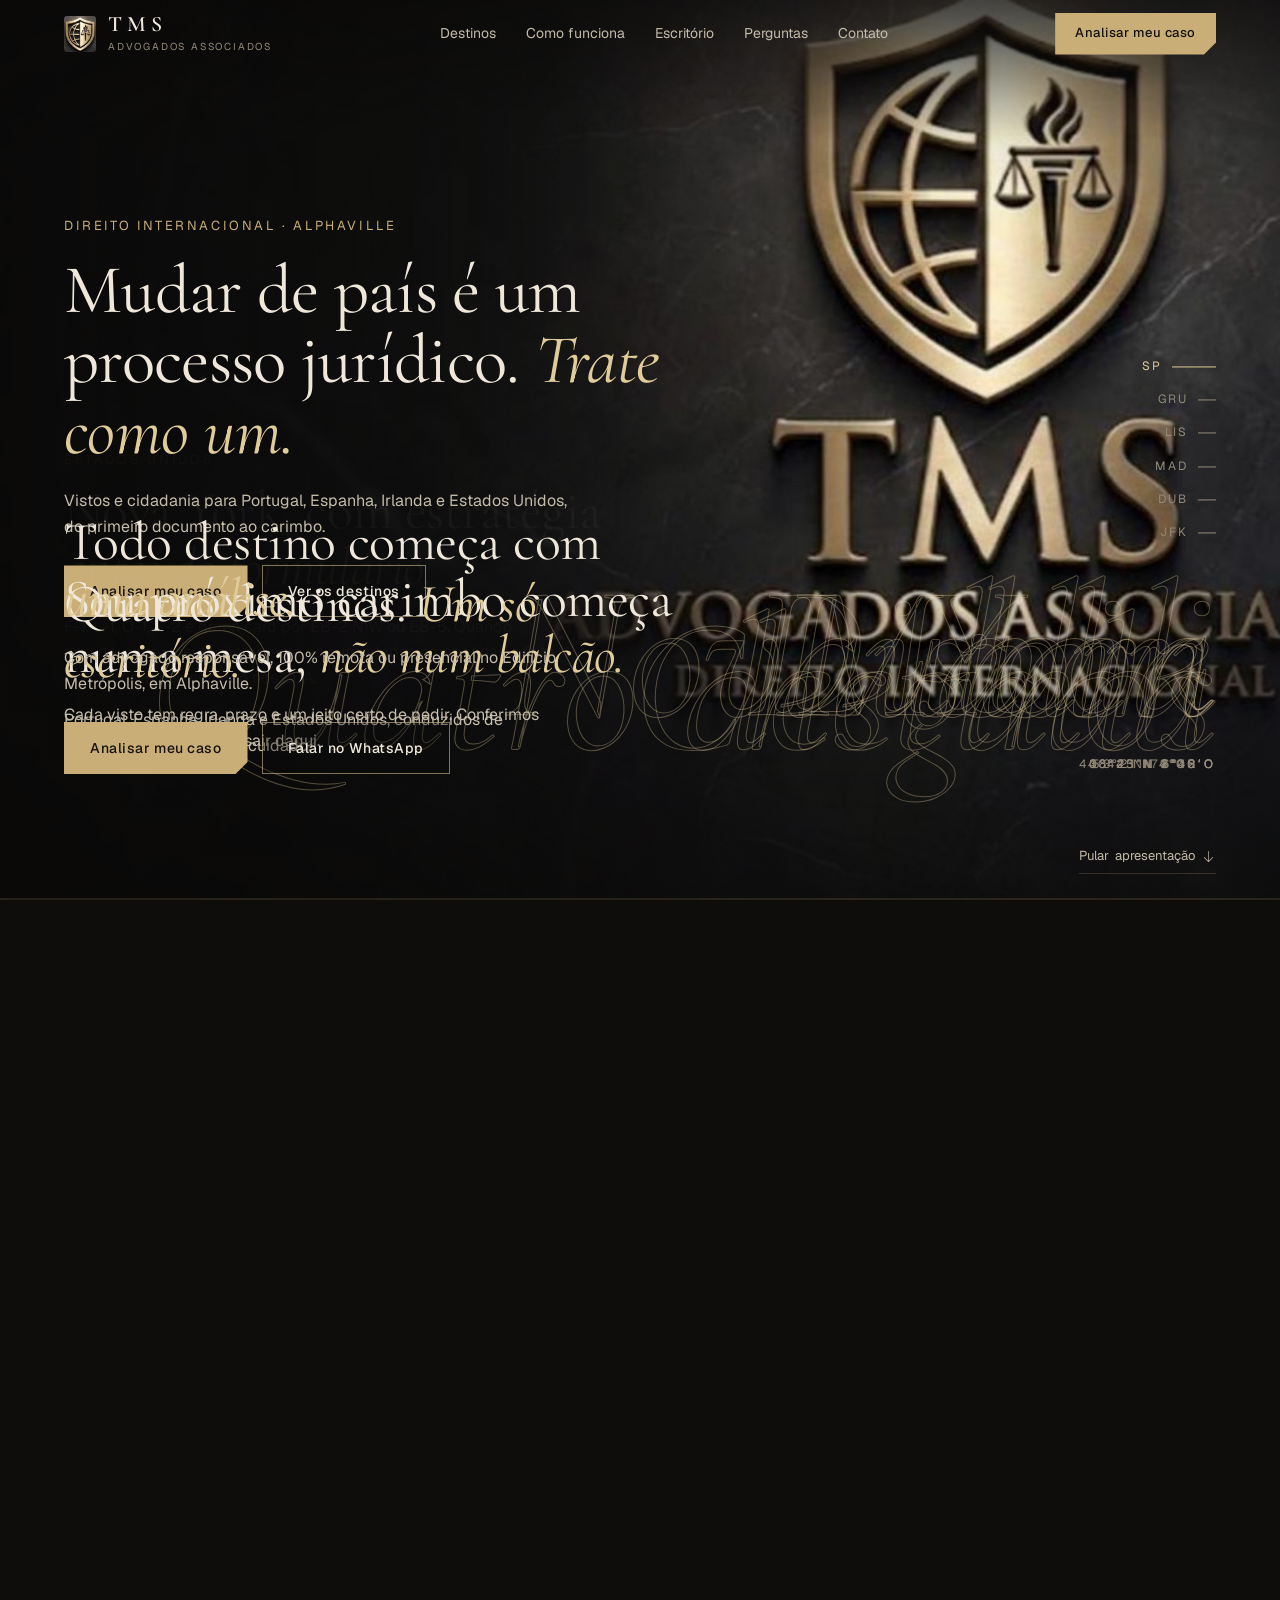
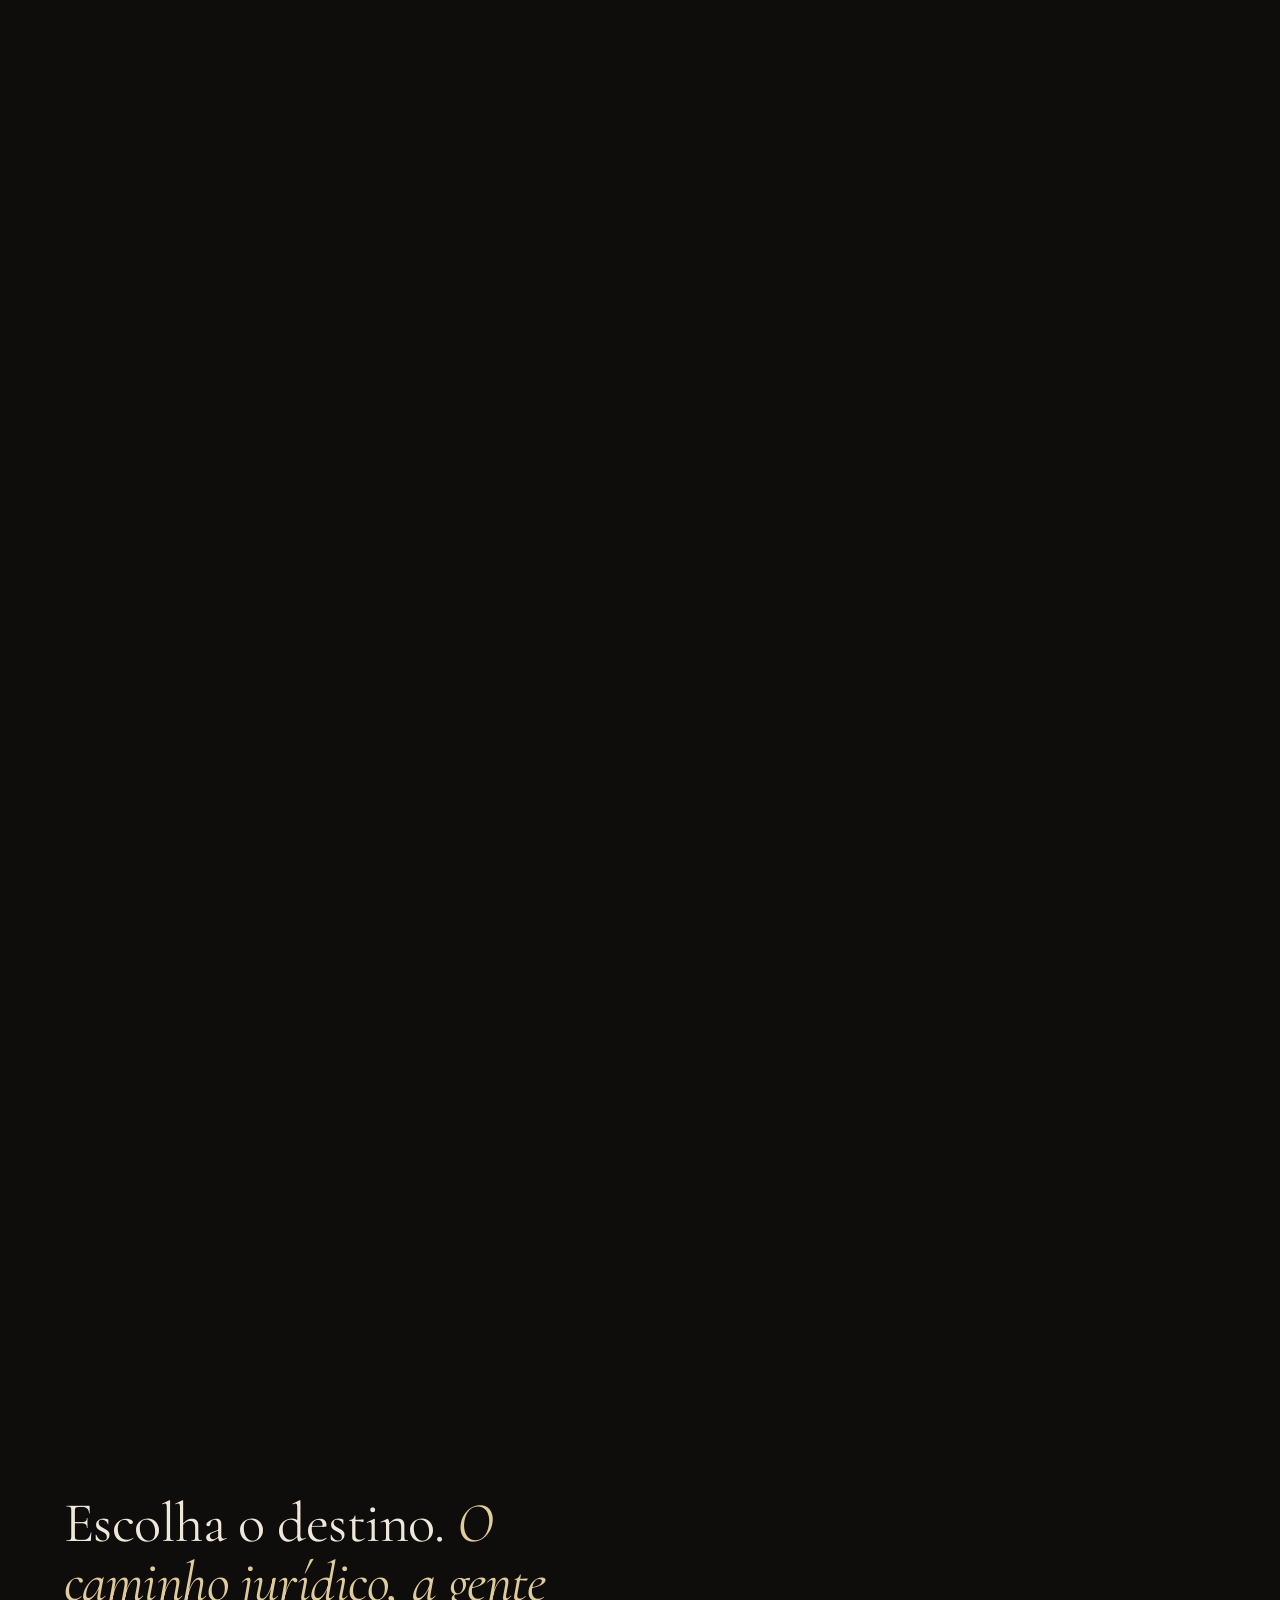
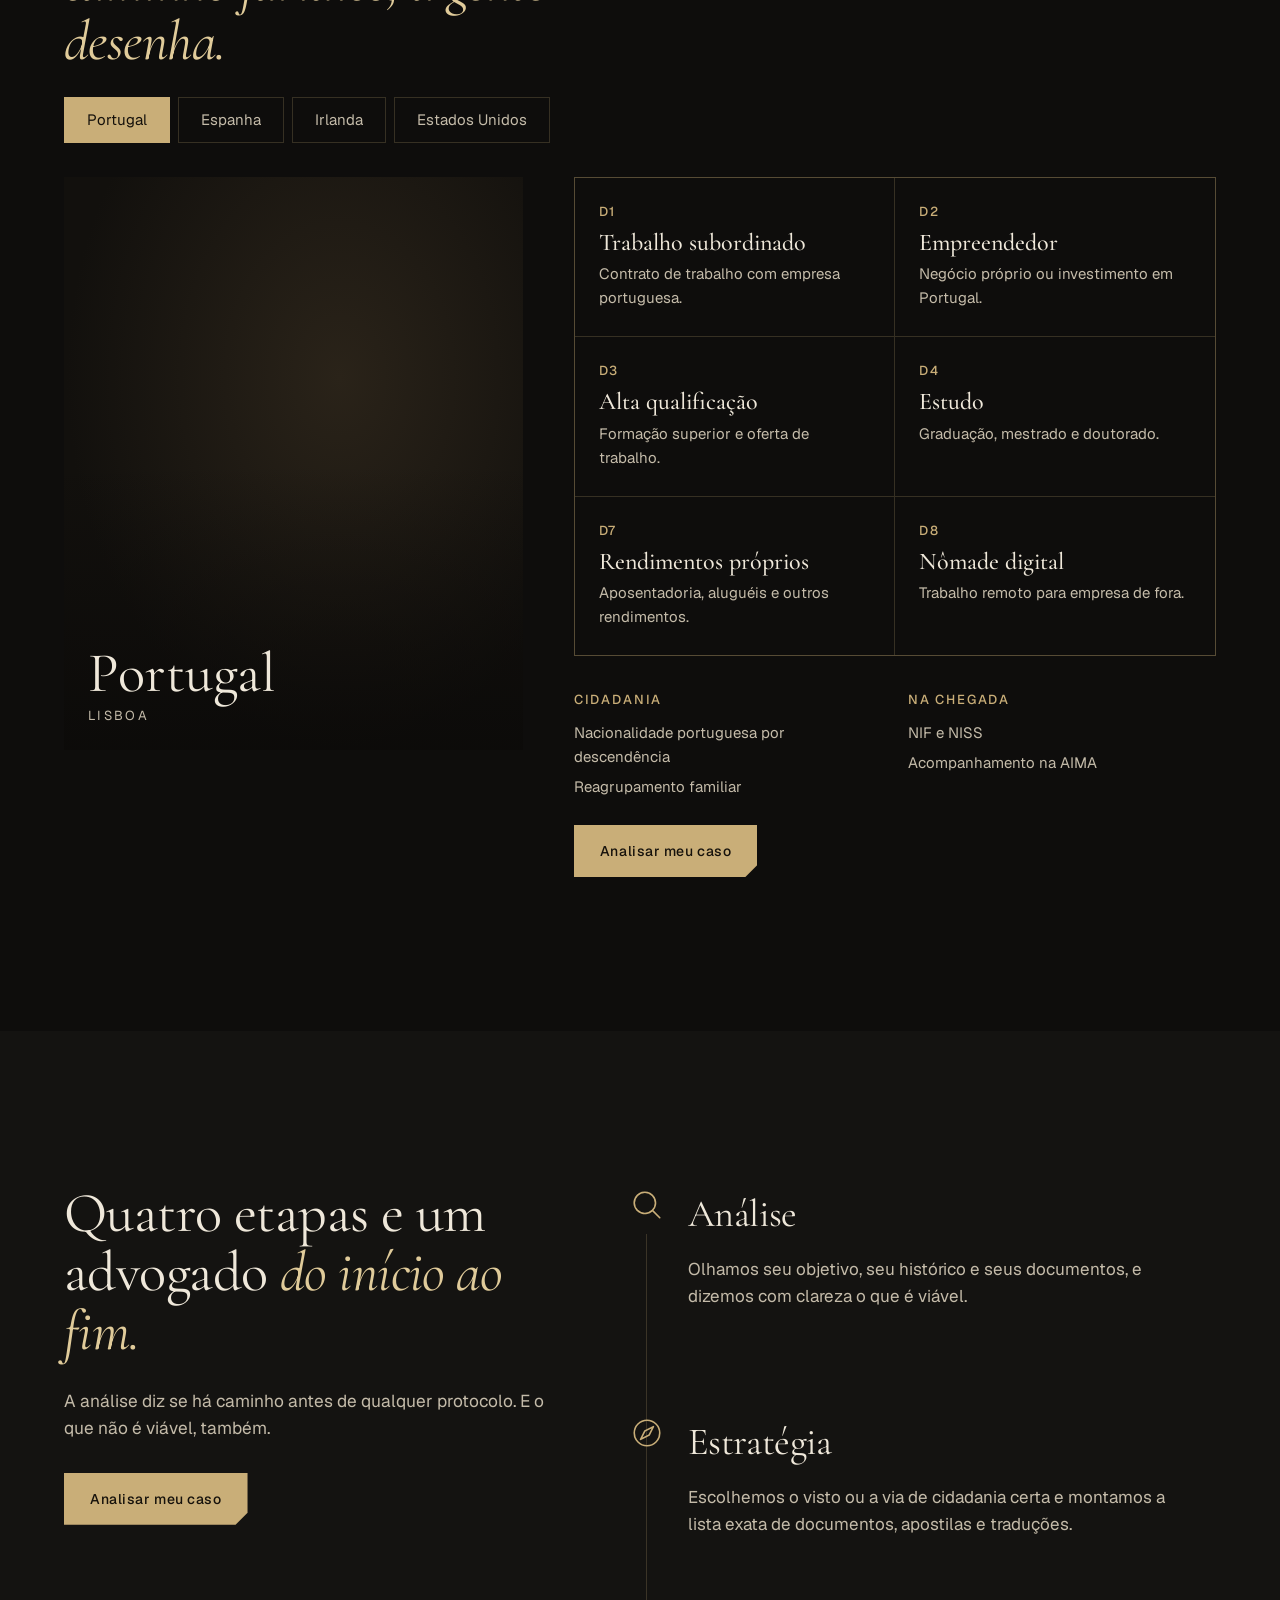
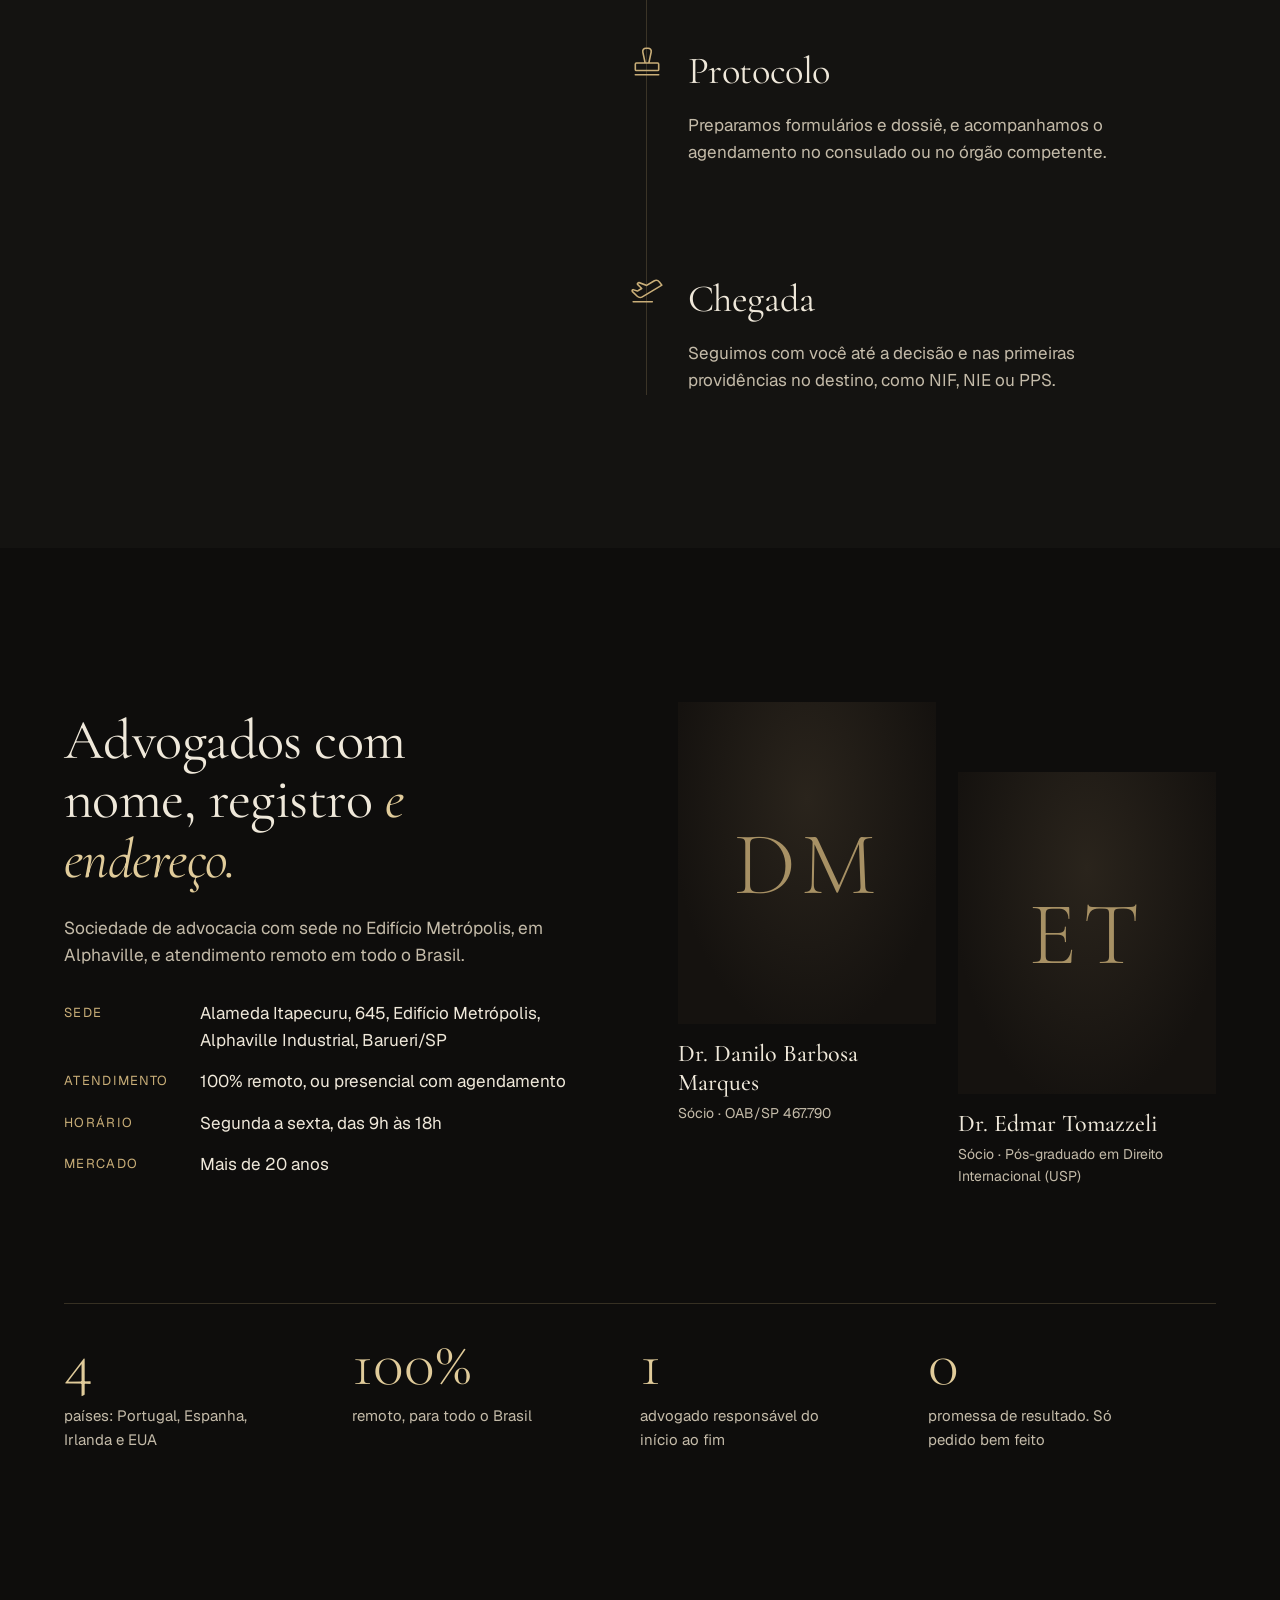
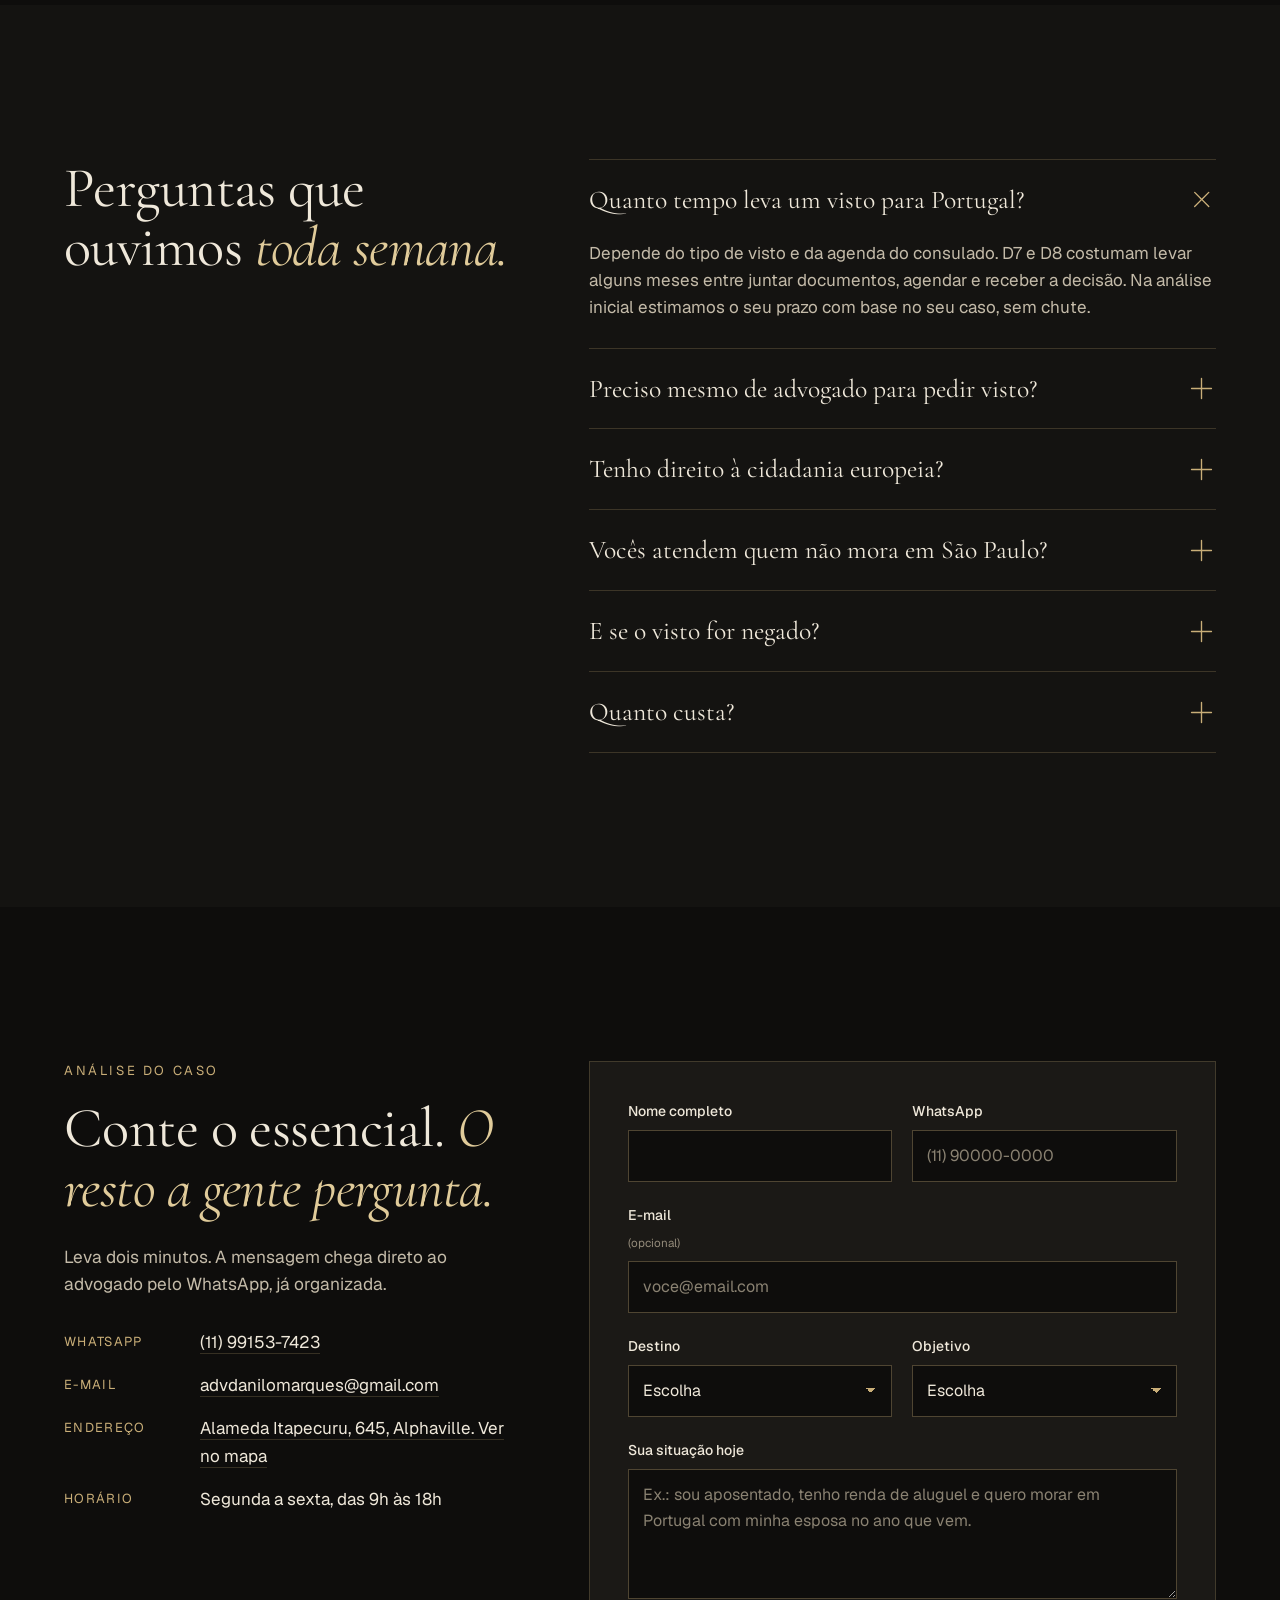
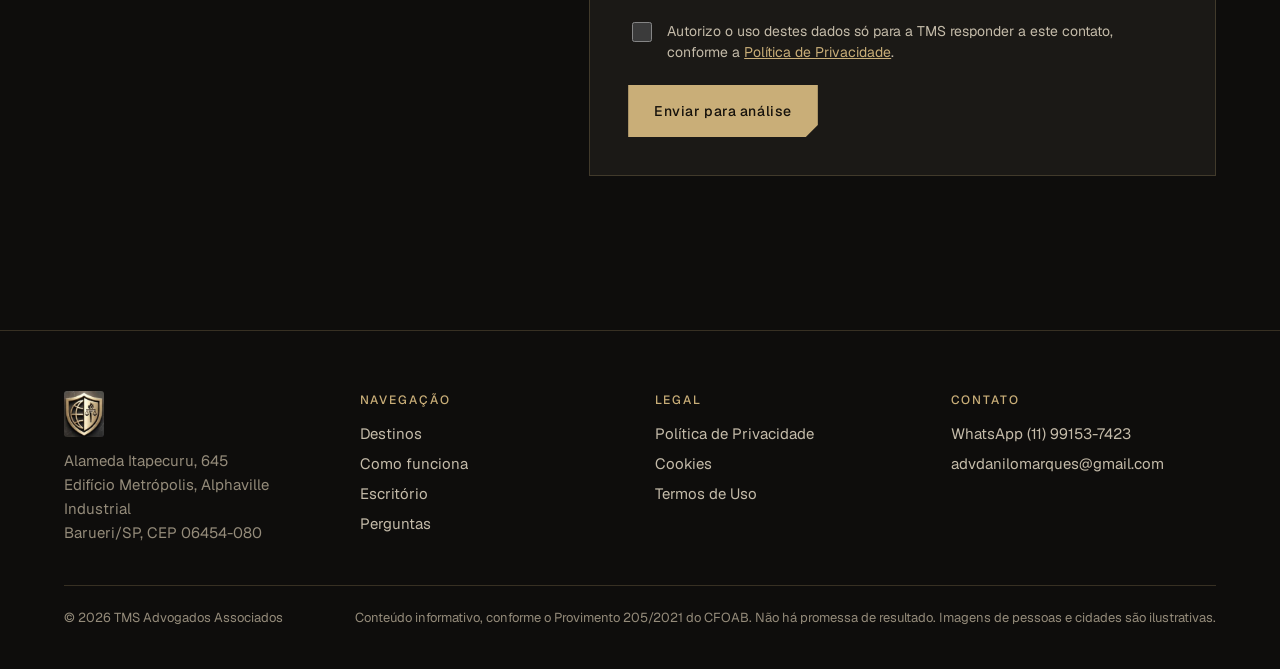
==== commit a2dc0b81: "Site v3: jornada fotográfica fluida no lugar dos vistos 3D - Remove globo 3D, vistos, passaportes e " ====
--- a/site/index.html
+++ b/site/index.html
@@ -18,16 +18,10 @@
 <link rel="icon" href="assets/img/favicon.svg" type="image/svg+xml">
 <link rel="apple-touch-icon" href="assets/img/escudo.jpg">
 <link rel="manifest" href="site.webmanifest">
-<link rel="preload" as="image" href="assets/img/hero.jpg" fetchpriority="high">
-<link rel="preconnect" href="https://fonts.googleapis.com">
-<link rel="preconnect" href="https://fonts.gstatic.com" crossorigin>
-<link rel="stylesheet" href="https://fonts.googleapis.com/css2?family=Cinzel:wght@400;500;600;700&family=EB+Garamond:ital,wght@0,400;0,500;0,600;1,400;1,500&family=DM+Mono:wght@400;500&display=swap">
+<link rel="preload" href="assets/fonts/cormorant.woff2" as="font" type="font/woff2" crossorigin>
+<link rel="preload" href="assets/fonts/geist.woff2" as="font" type="font/woff2" crossorigin>
 <link rel="stylesheet" href="assets/css/main.css">
-<noscript><style>
-  #film{height:auto}.stage{position:relative;height:auto;min-height:100vh;padding-bottom:40px}
-  #heroLayer{position:relative;height:70vh}.scrim,#airport,#gl,.pp-wrap,#cityCard,.glab,.route,.bar,.skipfilm,.menu-btn{display:none}
-  .chap{position:relative;left:auto;top:auto;bottom:auto;opacity:1!important;margin:40px clamp(20px,6vw,100px)}
-</style></noscript>
+<noscript><style>.jr{height:auto!important}.jr-stage{position:relative;height:auto}.scene{position:relative!important;opacity:1!important;min-height:100vh}.scene .copy{opacity:1!important;transform:none!important}.rail,.jr-skip{display:none}.rv{opacity:1!important;transform:none!important}</style></noscript>
 <script type="application/ld+json">
 {
   "@context": "https://schema.org",
@@ -75,187 +69,115 @@
 <body>
 <a class="skip" href="#destinos">Pular para o conteúdo</a>
 
-<header class="top">
-  <a class="brand" href="#film" aria-label="TMS Advogados Associados, início"><img src="assets/img/escudo.jpg" alt="" width="34" height="38"><span><b>TMS</b><small>ADVOGADOS ASSOCIADOS</small></span></a>
+<header class="top" id="top">
+  <a class="brand" href="#top" aria-label="TMS Advogados Associados, início"><img src="assets/img/escudo.jpg" alt="" width="34" height="38"><span><b>TMS</b><small>Advogados Associados</small></span></a>
   <nav class="links" aria-label="Principal">
-    <a href="#destinos">Destinos</a><a href="#como-funciona">Como funciona</a><a href="#faq">Perguntas</a><a href="#escritorio">Escritório</a><a href="#contato">Contato</a>
+    <a href="#destinos">Destinos</a><a href="#como-funciona">Como funciona</a><a href="#escritorio">Escritório</a><a href="#faq">Perguntas</a><a href="#formulario">Contato</a>
   </nav>
   <div class="hdr-r">
     <a class="btn hdr-cta" href="#formulario">Analisar meu caso</a>
-    <button class="menu-btn" id="menuBtn" type="button" aria-expanded="false" aria-controls="menu">MENU</button>
+    <button class="menu-btn" id="menuBtn" type="button" aria-expanded="false" aria-controls="menu" aria-label="Abrir menu"><span class="ic i-list"></span></button>
   </div>
 </header>
 
-<div class="mnu" id="menu" role="dialog" aria-modal="true" aria-label="Menu" aria-hidden="true">
-  <div class="mnu-bg" data-close></div>
-  <button class="btn2 mclose" type="button" data-close>Fechar</button>
-  <div class="mbook">
-    <nav class="mpage" aria-label="Menu">
-      <a class="mlink" href="#destinos" data-close>Destinos<span>PT · ES · IE · US</span></a>
-      <a class="mlink" href="#como-funciona" data-close>Como funciona<span>I a IV</span></a>
-      <a class="mlink" href="#faq" data-close>Perguntas<span>O LIVRO</span></a>
-      <a class="mlink" href="#escritorio" data-close>Escritório<span>ALPHAVILLE</span></a>
-      <a class="mlink" href="#formulario" data-close>Contato<span>ANÁLISE</span></a>
-    </nav>
-    <div class="mcover" aria-hidden="true">
-      <div class="mface mfront"><img src="assets/img/escudo.jpg" alt=""><b class="disp" style="color:var(--gold);letter-spacing:.3em;font-size:22px">TMS</b><span class="mono" style="font-size:9px;letter-spacing:.3em;color:var(--gold)">PASSAPORTE DE ACESSO</span></div>
-      <div class="mface minner">
-        <span class="disp" style="font-size:20px;line-height:1.3">Vistos e cidadania para Portugal, Espanha, Irlanda e Estados Unidos.</span>
-        <div style="display:flex;flex-direction:column;gap:12px"><a class="btn" data-wa href="https://wa.me/5511991537423" target="_blank" rel="noopener" tabindex="-1">Falar no WhatsApp</a><span style="font-size:14px;color:#4F4230"><span data-cfg="endereco">Alameda Itapecuru, 645</span><br>Alphaville, <span data-cfg="cidadeUF">Barueri/SP</span></span></div>
+<div class="mnu" id="menu" role="dialog" aria-modal="true" aria-label="Menu" hidden>
+  <button class="mclose" type="button" data-close aria-label="Fechar menu"><span class="ic i-x"></span></button>
+  <nav aria-label="Menu">
+    <a href="#destinos" data-close>Destinos</a><a href="#como-funciona" data-close>Como funciona</a><a href="#escritorio" data-close>Escritório</a><a href="#faq" data-close>Perguntas</a><a href="#formulario" data-close>Contato</a>
+  </nav>
+  <a class="btn" data-wa href="https://wa.me/5511991537423" target="_blank" rel="noopener">Falar no WhatsApp</a>
+</div>
+
+<main>
+<!-- JORNADA: cada cena usa a foto assets/img/cenas/<data-img>.jpg (e -m.jpg no celular) -->
+<section class="jr" id="jornada" aria-label="Apresentação">
+  <div class="jr-stage">
+    <div class="scene is-on" data-img="01-escritorio" data-fallback="assets/img/hero.jpg" data-code="SP" data-alt="Consulta no escritório da TMS em Alphaville, com documentos sobre a mesa ao entardecer">
+      <div class="copy hero-copy">
+        <p class="eyebrow">Direito Internacional · Alphaville</p>
+        <h1>Mudar de país é um processo jurídico. <em>Trate como um.</em></h1>
+        <p class="sub">Vistos e cidadania para Portugal, Espanha, Irlanda e Estados Unidos, do primeiro documento ao carimbo.</p>
+        <div class="ctas"><a class="btn" href="#formulario">Analisar meu caso</a><a class="btn2" href="#destinos">Ver os destinos</a></div>
       </div>
     </div>
-  </div>
-</div>
-
-<main>
-<section id="film" aria-label="Apresentação">
-  <div class="stage">
-    <div id="heroLayer"><img id="heroImg" src="assets/img/hero.jpg" width="2400" height="1350" fetchpriority="high" alt="Escudo e logotipo da TMS Advogados Associados, Direito Internacional, em dourado sobre mármore escuro"></div>
-    <div id="airport" aria-hidden="true">
-      <div class="slot" id="airPhoto"></div>
-      <div id="visaWrap"><canvas id="visaBig" width="1400" height="900"></canvas><div class="holo" id="holo"></div></div>
-    </div>
-    <canvas id="gl" aria-hidden="true"></canvas>
-    <div class="scrim"></div>
-
-    <span class="glab" id="l0" aria-hidden="true">GRU · São Paulo</span>
-    <span class="glab" id="l1" aria-hidden="true">LIS · Lisboa</span>
-    <span class="glab" id="l2" aria-hidden="true">MAD · Madri</span>
-    <span class="glab" id="l3" aria-hidden="true">DUB · Dublin</span>
-    <span class="glab" id="l4" aria-hidden="true">JFK · Nova York</span>
-
-    <div id="cityCard" aria-hidden="true"><div class="pc" id="pc"><i>SELO</i><b id="pcCity">Lisboa</b><span id="pcCoord">38°43′N · 9°08′O</span></div></div>
-
-    <div class="pp-wrap" id="ppWrap" aria-hidden="true">
-      <div class="pp" id="pp">
-        <div class="pp-back"></div>
-        <div class="pp-page"><canvas id="ppCanvas" width="480" height="680"></canvas></div>
-        <div class="pp-cover" id="ppCover">
-          <div class="pp-face pp-front"><b>PASSAPORTE</b><img src="assets/img/escudo.jpg" alt=""><small>TMS · DIREITO INTERNACIONAL</small></div>
-          <div class="pp-face pp-inner"></div>
-        </div>
+    <div class="scene" data-img="02-aeroporto" data-code="GRU" data-alt="Passageira diante do vidro do terminal de Guarulhos, com um avião ao pôr do sol">
+      <div class="copy"><h2>Seu próximo carimbo começa numa mesa, <em>não num balcão.</em></h2><p class="sub">Cada visto tem regra, prazo e um jeito certo de pedir. Conferimos cada papel antes de ele sair daqui.</p></div>
+    </div>
+    <div class="scene" data-img="03-mundo" data-code="" data-alt="A Terra vista da órbita à noite, com as luzes do Brasil e da Europa" data-fb="Quatro destinos">
+      <div class="copy"><h2>Quatro destinos. <em>Um só escritório.</em></h2><p class="sub">Portugal, Espanha, Irlanda e Estados Unidos, conduzidos de Alphaville com o mesmo cuidado.</p></div>
+    </div>
+    <div class="scene" data-img="04-lisboa" data-code="LIS" data-city="Lisboa" data-coord="38°43′N 9°08′O" data-alt="Casal brasileiro num miradouro de Lisboa, com o elétrico amarelo e os telhados até o Tejo">
+      <div class="copy"><p class="place">Portugal</p><h2>Lisboa, para quem quer viver de renda <em>ou trabalhar de longe.</em></h2><p class="sub">D7, D8, D2 e cidadania portuguesa por descendência, com acompanhamento na AIMA.</p><a class="lnk" href="#destinos" data-country="0">Ver vistos para Portugal <span class="ic i-arrow-right"></span></a></div>
+    </div>
+    <div class="scene" data-img="05-madri" data-code="MAD" data-city="Madri" data-coord="40°25′N 3°42′O" data-alt="Profissional brasileira trabalhando com notebook num café de Madri">
+      <div class="copy"><p class="place">Espanha</p><h2>Madri, sem atalho <em>que custe o visto.</em></h2><p class="sub">Residência não lucrativa, nômade digital e estudos, com apostila e tradução no padrão do consulado.</p><a class="lnk" href="#destinos" data-country="1">Ver vistos para a Espanha <span class="ic i-arrow-right"></span></a></div>
+    </div>
+    <div class="scene" data-img="06-dublin" data-code="DUB" data-city="Dublin" data-coord="53°21′N 6°15′O" data-alt="Estudante brasileiro atravessando a Ha’penny Bridge em Dublin num fim de tarde de garoa">
+      <div class="copy"><p class="place">Irlanda</p><h2>Dublin, do Stamp 2 <em>à permissão de trabalho.</em></h2><p class="sub">Estudo, Critical Skills, General Employment Permit e cidadania irlandesa por descendência.</p><a class="lnk" href="#destinos" data-country="2">Ver vistos para a Irlanda <span class="ic i-arrow-right"></span></a></div>
+    </div>
+    <div class="scene" data-img="07-nova-york" data-code="JFK" data-city="Nova York" data-coord="40°42′N 74°00′O" data-alt="Família brasileira caminhando em Dumbo, com a Manhattan Bridge ao fundo">
+      <div class="copy"><p class="place">Estados Unidos</p><h2>Nova York, com estratégia <em>antes do formulário.</em></h2><p class="sub">F-1, L-1, O-1, E-2 e green card por EB-2 NIW ou EB-5. <span data-eua>Quando exigido, a representação perante as autoridades americanas é feita por advogado licenciado nos EUA.</span></p><a class="lnk" href="#destinos" data-country="3">Ver vistos para os EUA <span class="ic i-arrow-right"></span></a></div>
+    </div>
+    <div class="scene" data-img="08-chegada" data-code="" data-alt="Família em casa nova, desembalando caixas, em videochamada com o advogado" data-fb="Chegada">
+      <div class="copy"><h2>Todo destino começa com <em>uma análise.</em></h2><p class="sub">Com advogado responsável, 100% remota ou presencial no Edifício Metrópolis, em Alphaville.</p><div class="ctas"><a class="btn" href="#formulario">Analisar meu caso</a><a class="btn2" data-wa href="https://wa.me/5511991537423" target="_blank" rel="noopener">Falar no WhatsApp</a></div></div>
+    </div>
+
+    <ol class="rail" aria-hidden="true">
+      <li>SP</li><li>GRU</li><li>LIS</li><li>MAD</li><li>DUB</li><li>JFK</li>
+    </ol>
+    <div class="jr-bar" aria-hidden="true"><i id="jrBar"></i></div>
+    <button class="jr-skip" id="skipFilm" type="button">Pular<span class="lg">apresentação</span><span class="ic i-arrow-down"></span></button>
+  </div>
+</section>
+
+<section class="sec" id="destinos" tabindex="-1" aria-labelledby="dTitle">
+  <div class="wrap">
+    <h2 class="h2 rv" id="dTitle">Escolha o destino. <em>O caminho jurídico, a gente desenha.</em></h2>
+    <div class="tabs rv" id="tabs" role="tablist" aria-label="Destinos"></div>
+    <div class="dest rv" id="destPanel" role="tabpanel" aria-live="polite">
+      <figure class="dest-media" id="destMedia"></figure>
+      <div class="dest-body">
+        <div class="vg" id="vg"></div>
+        <div class="side" id="side"></div>
       </div>
     </div>
-
-    <div class="chap hero" id="ch0">
-      <div class="kick fd">TMS ADVOGADOS ASSOCIADOS · DIREITO INTERNACIONAL</div>
-      <h1 data-split>Mudar de país é um processo jurídico. <em>Trate como <span class="mk">um.</span></em></h1>
-      <p class="fd">Cuidamos do seu visto e da sua cidadania em Portugal, Espanha, Irlanda e Estados Unidos, do primeiro documento ao carimbo.</p>
-      <div class="fd" style="display:flex;gap:18px;flex-wrap:wrap;align-items:center"><a class="btn" href="#formulario">Analisar meu caso</a><a class="btn2" href="#destinos">Ver os destinos</a></div>
-    </div>
-    <div class="chap" id="ch1">
-      <h2 data-split>Seu próximo carimbo <em>começa aqui.</em></h2>
-      <p class="fd">Cada visto tem regra, prazo e um jeito certo de pedir. Conhecemos o dos quatro países e conferimos cada papel antes de ele sair daqui.</p>
-    </div>
-    <div class="chap" id="ch2">
-      <h2 data-split>Quatro destinos. <em>Um só <span class="mk ring">escritório.</span></em></h2>
-      <p class="fd">Portugal, Espanha, Irlanda e Estados Unidos, conduzidos de Alphaville com o mesmo cuidado.</p>
-    </div>
-    <div class="chap alt" id="ch3">
-      <h2 data-split>Portugal, com o pedido certo desde o <em>primeiro documento.</em></h2>
-      <p class="fd">D1, D2, D3, D7 e D8, residência na AIMA, NIF, NISS e cidadania portuguesa por descendência.</p>
-      <a class="fd" href="#destinos" data-country="0">Ver vistos para Portugal</a>
-    </div>
-    <div class="chap alt" id="ch4">
-      <h2 data-split>Espanha, sem atalho que <em>custe o visto.</em></h2>
-      <p class="fd">Residência não lucrativa, nômade digital, estudos e reagrupamento familiar, com apostila e tradução no padrão do consulado.</p>
-      <a class="fd" href="#destinos" data-country="1">Ver vistos para a Espanha</a>
-    </div>
-    <div class="chap alt" id="ch5">
-      <h2 data-split>Irlanda, do Stamp 2 à <em>permissão de trabalho.</em></h2>
-      <p class="fd">Estudo, Critical Skills, General Employment Permit, reagrupamento familiar e cidadania por descendência.</p>
-      <a class="fd" href="#destinos" data-country="2">Ver vistos para a Irlanda</a>
-    </div>
-    <div class="chap alt" id="ch6">
-      <h2 data-split>Estados Unidos, com estratégia <em>antes do formulário.</em></h2>
-      <p class="fd">F-1, L-1, O-1, E-2 e green card por EB-2 NIW ou EB-5. <span data-eua>Quando o processo exige, a representação perante as autoridades americanas é feita por advogado licenciado nos EUA.</span></p>
-      <a class="fd" href="#destinos" data-country="3">Ver vistos para os EUA</a>
-    </div>
-    <div class="chap" id="ch7">
-      <h2 data-split>Todo destino começa na <em>mesma <span class="mk">mesa.</span></em></h2>
-      <p class="fd">Análise com advogado responsável, 100% remota ou presencial no Edifício Metrópolis, em Alphaville.</p>
-      <div class="fd" style="display:flex;gap:16px;flex-wrap:wrap"><a class="btn" href="#formulario">Analisar meu caso</a><a class="btn2" data-wa href="https://wa.me/5511991537423" target="_blank" rel="noopener">Falar no WhatsApp</a></div>
-    </div>
-
-    <div class="route" aria-hidden="true">
-      <span class="stop" id="r0" data-on="1"><i></i>GRU</span><span class="seg"></span>
-      <span class="stop" id="r1"><i></i>LIS</span><span class="seg"></span>
-      <span class="stop" id="r2"><i></i>MAD</span><span class="seg"></span>
-      <span class="stop" id="r3"><i></i>DUB</span><span class="seg"></span>
-      <span class="stop" id="r4"><i></i>JFK</span><span class="seg"></span>
-      <span class="stop" id="r5"><i></i>GRU</span>
-    </div>
-    <button class="skipfilm" id="skipFilm" type="button" aria-label="Pular apresentação">Pular<span class="lg"> apresentação</span> ↓</button>
-    <div class="bar" aria-hidden="true"><i id="bar"></i></div>
-  </div>
-</section>
-
-<section class="sec marble" id="destinos" tabindex="-1">
-  <div class="wrap">
-    <div class="rw" style="max-width:780px">
-      <h2 data-split>Escolha o destino. O caminho jurídico, <em>a gente <span class="mk">desenha.</span></em></h2>
-      <p class="lead fd">Escolha um cartão de embarque. Cada país tem a própria lógica de visto, prazo e documento.</p>
-    </div>
-    <div class="passes" id="passes" role="tablist" aria-label="Destinos"></div>
-    <div class="dgrid" id="destPanel" role="tabpanel" aria-live="polite">
-      <div class="vg" id="vg"></div>
-      <div class="side" id="side"></div>
-    </div>
-  </div>
-</section>
-
-<section class="sec" id="como-funciona" style="background:var(--bg2)">
-  <div class="wrap">
-    <div class="rw">
-      <div class="kick fd">COMO FUNCIONA</div>
-      <h2 data-split>Quatro etapas e um advogado <em>do início ao fim.</em></h2>
-    </div>
-    <div class="tags" role="list">
-      <svg class="string" viewBox="0 0 1000 60" preserveAspectRatio="none" aria-hidden="true"><path d="M0 8 C 180 40, 320 46, 500 30 S 820 10, 1000 36" fill="none" stroke="#8C6E3C" stroke-width="2"/></svg>
-      <div class="tag" role="listitem"><div class="rn" aria-hidden="true">I</div><h3>Análise</h3><p>Olhamos seu objetivo, seu histórico e seus papéis, e dizemos o que é viável. E o que não é, também.</p></div>
-      <div class="tag" role="listitem"><div class="rn" aria-hidden="true">II</div><h3>Estratégia</h3><p>Escolhemos o visto ou a via de cidadania certa e montamos a lista exata de documentos, apostilas e traduções.</p></div>
-      <div class="tag" role="listitem"><div class="rn" aria-hidden="true">III</div><h3>Protocolo</h3><p>Preparamos formulários e dossiê, e acompanhamos o agendamento no consulado ou no órgão competente.</p></div>
-      <div class="tag" role="listitem"><div class="rn" aria-hidden="true">IV</div><h3>Chegada</h3><p>Seguimos com você até a decisão e nas primeiras providências no destino, como NIF, NIE ou PPS.</p></div>
-    </div>
-    <div style="margin-top:56px;display:flex;gap:22px;flex-wrap:wrap;align-items:center"><a class="btn" href="#formulario">Analisar meu caso</a><span style="color:var(--ink2)">A análise diz se há caminho antes de qualquer protocolo.</span></div>
-  </div>
-</section>
-
-<section class="sec marble" id="faq">
-  <div class="wrap">
-    <div class="rw" style="max-width:760px">
-      <h2 data-split>Perguntas que ouvimos <em>toda semana.</em></h2>
-      <p class="lead fd">Escolha uma. A resposta vem de quem cuida do seu caso.</p>
-    </div>
-    <div class="faq">
-      <div class="binder" id="binder" role="tablist" aria-label="Perguntas frequentes"></div>
-      <div class="book" id="book">
-        <div class="bk" id="bk" role="tabpanel" aria-live="polite">
-          <div class="pg l" id="pgL"></div>
-          <div class="pg r" id="pgR"></div>
-        </div>
-      </div>
-    </div>
-  </div>
-</section>
-
-<section class="sec" id="escritorio" style="background:var(--bg2)">
+  </div>
+</section>
+
+<section class="sec steps-sec" id="como-funciona" aria-labelledby="cTitle">
+  <div class="wrap steps-grid">
+    <div class="steps-head">
+      <h2 class="h2 rv" id="cTitle">Quatro etapas e um advogado <em>do início ao fim.</em></h2>
+      <p class="lead rv">A análise diz se há caminho antes de qualquer protocolo. E o que não é viável, também.</p>
+      <a class="btn rv" href="#formulario">Analisar meu caso</a>
+    </div>
+    <ol class="steps" id="steps">
+      <li class="rv"><span class="ic big i-magnifying-glass"></span><h3>Análise</h3><p>Olhamos seu objetivo, seu histórico e seus documentos, e dizemos com clareza o que é viável.</p></li>
+      <li class="rv"><span class="ic big i-compass"></span><h3>Estratégia</h3><p>Escolhemos o visto ou a via de cidadania certa e montamos a lista exata de documentos, apostilas e traduções.</p></li>
+      <li class="rv"><span class="ic big i-stamp"></span><h3>Protocolo</h3><p>Preparamos formulários e dossiê, e acompanhamos o agendamento no consulado ou no órgão competente.</p></li>
+      <li class="rv"><span class="ic big i-airplane-takeoff"></span><h3>Chegada</h3><p>Seguimos com você até a decisão e nas primeiras providências no destino, como NIF, NIE ou PPS.</p></li>
+      <i class="steps-line" aria-hidden="true"><b id="stepsFill"></b></i>
+    </ol>
+  </div>
+</section>
+
+<section class="sec office-sec" id="escritorio" aria-labelledby="eTitle">
   <div class="wrap">
     <div class="office">
-      <div class="rw">
-        <h2 data-split>Advogados com nome, registro <em>e endereço.</em></h2>
-        <p class="lead fd">TMS Advogados Associados é uma sociedade de advocacia com sede no Edifício Metrópolis, em Alphaville, e atendimento remoto em todo o Brasil.</p>
-        <div class="facts fd">
-          <div><b>Sede</b><span><span data-cfg="endereco">Alameda Itapecuru, 645</span>, <span data-cfg="complemento">Edifício Metrópolis, Alphaville Industrial</span>, <span data-cfg="cidadeUF">Barueri/SP</span>, CEP <span data-cfg="cep">06454-080</span></span></div>
-          <div><b>Atendimento</b><span>100% remoto, ou presencial com agendamento</span></div>
-          <div><b>Horário</b><span data-cfg="horario">Segunda a sexta, das 9h às 18h</span></div>
-          <div data-cfg-row="experiencia"><b>Mercado</b><span data-cfg="experiencia">Mais de 20 anos</span></div>
-        </div>
+      <div>
+        <h2 class="h2 rv" id="eTitle">Advogados com nome, registro <em>e endereço.</em></h2>
+        <p class="lead rv">Sociedade de advocacia com sede no Edifício Metrópolis, em Alphaville, e atendimento remoto em todo o Brasil.</p>
+        <dl class="facts rv">
+          <div><dt>Sede</dt><dd><span data-cfg="endereco">Alameda Itapecuru, 645</span>, <span data-cfg="complemento">Edifício Metrópolis, Alphaville Industrial</span>, <span data-cfg="cidadeUF">Barueri/SP</span></dd></div>
+          <div><dt>Atendimento</dt><dd>100% remoto, ou presencial com agendamento</dd></div>
+          <div><dt>Horário</dt><dd data-cfg="horario">Segunda a sexta, das 9h às 18h</dd></div>
+          <div data-cfg-row="experiencia"><dt>Mercado</dt><dd data-cfg="experiencia">Mais de 20 anos</dd></div>
+        </dl>
       </div>
       <div class="people" id="people"></div>
     </div>
-    <div class="nums fd" id="nums">
-      <div><b>4</b><span>países atendidos: Portugal, Espanha, Irlanda e EUA</span></div>
+    <div class="nums rv">
+      <div><b>4</b><span>países: Portugal, Espanha, Irlanda e EUA</span></div>
       <div><b>100%</b><span>remoto, para todo o Brasil</span></div>
       <div><b>1</b><span>advogado responsável do início ao fim</span></div>
       <div><b>0</b><span>promessa de resultado. Só pedido bem feito</span></div>
@@ -263,39 +185,38 @@
   </div>
 </section>
 
-<section class="sec marble" id="contato">
-  <div class="wrap contact">
-    <div class="rw">
-      <h2 data-split>Seu próximo endereço começa com uma <em><span class="mk">análise.</span></em></h2>
-      <p class="lead fd">Conte seu objetivo e sua situação de hoje. Um advogado da TMS responde com os caminhos que fazem sentido, e com os que não recomendamos.</p>
-      <div class="fd" style="margin-top:30px;display:flex;gap:14px;flex-wrap:wrap"><a class="btn" href="#formulario">Analisar meu caso</a><a class="btn2" data-wa href="https://wa.me/5511991537423" target="_blank" rel="noopener">Falar no WhatsApp</a></div>
-    </div>
-    <div class="cardStage" id="cardStage" aria-hidden="true">
-      <div class="card" id="card">
-        <div class="cf front"><img src="assets/img/escudo.jpg" alt=""><div><b>TMS</b><small>ADVOGADOS ASSOCIADOS</small><span>WhatsApp <span data-cfg="whatsappExibicao">(11) 99153-7423</span></span><span data-cfg="email">advdanilomarques@gmail.com</span><span><span data-cfg="endereco">Alameda Itapecuru, 645</span> · Alphaville</span></div></div>
-        <div class="cf back" id="cardBack"><span class="mono" style="font-size:10px;letter-spacing:.2em;color:#7A5A2A">VISTOS · CIDADANIA · DIREITO INTERNACIONAL</span></div>
-      </div>
-    </div>
-  </div>
-</section>
-
-<section class="sec formsec" id="formulario" aria-labelledby="ftitle">
+<section class="sec faq-sec" id="faq" aria-labelledby="fqTitle">
+  <div class="wrap faq">
+    <h2 class="h2 rv" id="fqTitle">Perguntas que ouvimos <em>toda semana.</em></h2>
+    <div class="acc rv">
+      <details open><summary>Quanto tempo leva um visto para Portugal?<span class="ic i-plus"></span></summary><p>Depende do tipo de visto e da agenda do consulado. D7 e D8 costumam levar alguns meses entre juntar documentos, agendar e receber a decisão. Na análise inicial estimamos o seu prazo com base no seu caso, sem chute.</p></details>
+      <details><summary>Preciso mesmo de advogado para pedir visto?<span class="ic i-plus"></span></summary><p>A lei não obriga. Mas um documento errado ou uma tradução fora do padrão pode custar a negativa e meses de espera. O advogado define a estratégia, revisa tudo antes do protocolo e acompanha até a decisão.</p></details>
+      <details><summary>Tenho direito à cidadania europeia?<span class="ic i-plus"></span></summary><p>Depende da sua linha familiar e das regras de cada país, que mudam com frequência. Você manda as certidões que tiver e dizemos com clareza se existe caminho, qual é e o que falta.</p></details>
+      <details><summary>Vocês atendem quem não mora em São Paulo?<span class="ic i-plus"></span></summary><p>Sim. O atendimento é 100% remoto para todo o Brasil, com reuniões por vídeo e documentos pelo WhatsApp e e-mail. Se preferir, recebemos você no Edifício Metrópolis, em Alphaville, com hora marcada.</p></details>
+      <details><summary>E se o visto for negado?<span class="ic i-plus"></span></summary><p>Primeiro entendemos o motivo da negativa. Depois avaliamos recurso ou um novo pedido corrigido. Nenhum escritório sério promete aprovação. O que garantimos é um pedido bem feito.</p></details>
+      <details><summary>Quanto custa?<span class="ic i-plus"></span></summary><p>Depende do destino e do tipo de processo. Depois da análise inicial você recebe uma proposta por escrito, com tudo o que está incluso e o que é taxa do governo.</p></details>
+    </div>
+  </div>
+</section>
+
+<section class="sec form-sec" id="formulario" aria-labelledby="ftitle">
+  <span id="contato"></span>
   <div class="wrap fgrid2">
-    <div class="rw">
-      <div class="kick fd">ANÁLISE DO CASO</div>
-      <h2 id="ftitle" data-split>Conte o essencial. <em>O resto a gente pergunta.</em></h2>
-      <p class="lead fd">Leva dois minutos. A mensagem chega direto ao advogado pelo WhatsApp, já organizada.</p>
-      <div class="info fd">
-        <div><b>WhatsApp</b><a data-wa href="https://wa.me/5511991537423" target="_blank" rel="noopener" data-cfg="whatsappExibicao">(11) 99153-7423</a></div>
-        <div data-cfg-row="email"><b>E-mail</b><a data-mail href="mailto:advdanilomarques@gmail.com" data-cfg="email">advdanilomarques@gmail.com</a></div>
-        <div><b>Endereço</b><a id="mapsLink" href="https://www.google.com/maps/search/?api=1&query=Alameda+Itapecuru+645+Barueri+SP" target="_blank" rel="noopener"><span data-cfg="endereco">Alameda Itapecuru, 645</span>, Alphaville · ver no mapa</a></div>
-        <div><b>Horário</b><span data-cfg="horario">Segunda a sexta, das 9h às 18h</span></div>
-      </div>
-    </div>
-    <form class="fform" id="leadForm" novalidate>
-      <label>Nome completo<input name="nome" autocomplete="name" required placeholder=" "></label>
+    <div>
+      <p class="eyebrow rv">Análise do caso</p>
+      <h2 class="h2 rv" id="ftitle">Conte o essencial. <em>O resto a gente pergunta.</em></h2>
+      <p class="lead rv">Leva dois minutos. A mensagem chega direto ao advogado pelo WhatsApp, já organizada.</p>
+      <dl class="info rv">
+        <div><dt>WhatsApp</dt><dd><a data-wa href="https://wa.me/5511991537423" target="_blank" rel="noopener" data-cfg="whatsappExibicao">(11) 99153-7423</a></dd></div>
+        <div data-cfg-row="email"><dt>E-mail</dt><dd><a data-mail href="mailto:advdanilomarques@gmail.com" data-cfg="email">advdanilomarques@gmail.com</a></dd></div>
+        <div><dt>Endereço</dt><dd><a id="mapsLink" href="https://www.google.com/maps/search/?api=1&query=Alameda+Itapecuru+645+Barueri+SP" target="_blank" rel="noopener"><span data-cfg="endereco">Alameda Itapecuru, 645</span>, Alphaville. Ver no mapa</a></dd></div>
+        <div><dt>Horário</dt><dd data-cfg="horario">Segunda a sexta, das 9h às 18h</dd></div>
+      </dl>
+    </div>
+    <form class="fform rv" id="leadForm" novalidate>
+      <label>Nome completo<input name="nome" autocomplete="name" required></label>
       <label>WhatsApp<input name="telefone" type="tel" inputmode="tel" autocomplete="tel" required placeholder="(11) 90000-0000"></label>
-      <label class="full">E-mail<input name="email" type="email" autocomplete="email" placeholder="voce@email.com"></label>
+      <label class="full">E-mail <small>(opcional)</small><input name="email" type="email" autocomplete="email" placeholder="voce@email.com"></label>
       <label>Destino
         <select name="destino" id="fDestino" required>
           <option value="">Escolha</option>
@@ -320,23 +241,23 @@
 <footer>
   <div class="wrap">
     <div class="fgrid">
-      <div><img src="assets/img/escudo.jpg" alt="" width="44" height="50" style="object-fit:cover;border-radius:4px" loading="lazy"><p style="margin:10px 0 0"><span data-cfg="endereco">Alameda Itapecuru, 645</span><br><span data-cfg="complemento">Edifício Metrópolis, Alphaville Industrial</span><br><span data-cfg="cidadeUF">Barueri/SP</span>, CEP <span data-cfg="cep">06454-080</span></p></div>
-      <div><h4>Navegação</h4><a href="#destinos">Destinos</a><a href="#como-funciona">Como funciona</a><a href="#faq">Perguntas</a><a href="#escritorio">Escritório</a><a href="#formulario">Contato</a></div>
+      <div><img src="assets/img/escudo.jpg" alt="" width="44" height="50" loading="lazy" class="flogo"><p><span data-cfg="endereco">Alameda Itapecuru, 645</span><br><span data-cfg="complemento">Edifício Metrópolis, Alphaville Industrial</span><br><span data-cfg="cidadeUF">Barueri/SP</span>, CEP <span data-cfg="cep">06454-080</span></p></div>
+      <div><h4>Navegação</h4><a href="#destinos">Destinos</a><a href="#como-funciona">Como funciona</a><a href="#escritorio">Escritório</a><a href="#faq">Perguntas</a></div>
       <div><h4>Legal</h4><a href="privacidade.html">Política de Privacidade</a><a href="privacidade.html#cookies">Cookies</a><a href="termos.html">Termos de Uso</a></div>
       <div><h4>Contato</h4><a data-wa href="https://wa.me/5511991537423" target="_blank" rel="noopener">WhatsApp <span data-cfg="whatsappExibicao">(11) 99153-7423</span></a><a data-mail href="mailto:advdanilomarques@gmail.com" data-cfg="email">advdanilomarques@gmail.com</a></div>
     </div>
     <div class="legal">
       <span>© <span id="year">2026</span> TMS Advogados Associados<span id="regs"></span></span>
-      <span>Conteúdo informativo, conforme o Provimento 205/2021 do CFOAB. Não há promessa de resultado.</span>
+      <span>Conteúdo informativo, conforme o Provimento 205/2021 do CFOAB. Não há promessa de resultado. Imagens de pessoas e cidades são ilustrativas.</span>
     </div>
   </div>
 </footer>
 
-<div class="mbar"><a class="btn" href="#formulario">Analisar meu caso</a><a class="btn2" data-wa href="https://wa.me/5511991537423" target="_blank" rel="noopener">WhatsApp</a></div>
-<a class="fab" id="fab" data-wa href="https://wa.me/5511991537423" target="_blank" rel="noopener" aria-label="Falar no WhatsApp"><svg viewBox="0 0 24 24" fill="currentColor" aria-hidden="true"><path d="M12 2a10 10 0 0 0-8.6 15.1L2 22l5-1.3A10 10 0 1 0 12 2zm0 18.2a8.2 8.2 0 0 1-4.2-1.1l-.3-.2-3 .8.8-2.9-.2-.3A8.2 8.2 0 1 1 12 20.2zm4.5-6.1c-.2-.1-1.5-.7-1.7-.8s-.4-.1-.6.1-.7.8-.8 1-.3.2-.5.1a6.7 6.7 0 0 1-3.3-2.9c-.3-.4.3-.4.7-1.3.1-.2 0-.3 0-.4l-.8-1.8c-.2-.5-.4-.4-.6-.4h-.5a1 1 0 0 0-.7.3 3 3 0 0 0-.9 2.2 5.2 5.2 0 0 0 1.1 2.7 11.8 11.8 0 0 0 4.5 4c1.7.7 2.3.8 3.2.6a2.7 2.7 0 0 0 1.8-1.3 2.2 2.2 0 0 0 .2-1.3c-.1-.1-.3-.2-.5-.3z"/></svg></a>
+<div class="mbar"><a class="btn" href="#formulario">Analisar meu caso</a><a class="btn2" data-wa href="https://wa.me/5511991537423" target="_blank" rel="noopener" aria-label="Falar no WhatsApp"><span class="ic i-whatsapp-logo"></span></a></div>
+<a class="fab" id="fab" data-wa href="https://wa.me/5511991537423" target="_blank" rel="noopener" aria-label="Falar no WhatsApp"><span class="ic i-whatsapp-logo"></span></a>
 
 <script src="assets/js/config.js"></script>
-<script src="assets/js/globe-data.js"></script>
-<script src="assets/js/main.js"></script>
+<script src="assets/vendor/lenis.min.js" defer></script>
+<script src="assets/js/main.js" defer></script>
 </body>
 </html>
--- a/site/assets/css/main.css
+++ b/site/assets/css/main.css
@@ -1,332 +1,258 @@
-/* TMS Advogados Associados — estilos principais */
+/* TMS Advogados Associados · estilos principais (v3) */
+@font-face{font-family:'Cormorant';src:url(../fonts/cormorant.woff2) format('woff2');font-weight:300 700;font-style:normal;font-display:swap}
+@font-face{font-family:'Cormorant';src:url(../fonts/cormorant-italic.woff2) format('woff2');font-weight:300 700;font-style:italic;font-display:swap}
+@font-face{font-family:'Geist';src:url(../fonts/geist.woff2) format('woff2');font-weight:100 900;font-style:normal;font-display:swap}
+
 :root{
-  --bg:#0C0B0A; --bg2:#141210; --bg3:#1B1815;
-  --ink:#EDE3CC; --ink2:#C9BEA4; --mute:#9C927C;
-  --gold:#C9AE78; --gold2:#E3CD98; --gold3:#8C6E3C;
-  --parch:#E8DDC3; --parch2:#DCCFAF; --sepia:#3A2E20;
-  --wax:#7A2A22;
-  --line:rgba(201,174,120,.28);
-  --disp:'Cinzel','Trajan Pro',Georgia,serif;
-  --body:'EB Garamond',Garamond,Georgia,serif;
-  --mono:'DM Mono',ui-monospace,monospace;
+  color-scheme:dark;
+  --bg:#0E0D0C; --bg2:#141311; --bg3:#1B1916;
+  --ink:#EFE8DA; --ink2:#C4BBA9; --mute:#948B7A;
+  --gold:#C9AE78; --gold2:#E0CB9A; --gold3:#8C6E3C;
+  --line:rgba(201,174,120,.22);
+  --disp:'Cormorant','Cormorant Garamond',Georgia,serif;
+  --body:'Geist',system-ui,-apple-system,'Segoe UI',sans-serif;
+  --mono:'Geist',system-ui,sans-serif;
+  --ease:cubic-bezier(.16,1,.3,1);
+  --gut:clamp(20px,5vw,72px);
 }
 *{box-sizing:border-box}
-html{scroll-behavior:smooth}
-body{margin:0;background:var(--bg);color:var(--ink);font-family:var(--body);font-size:19px;line-height:1.55;-webkit-font-smoothing:antialiased;overflow-x:hidden}
+html{-webkit-text-size-adjust:100%}
+html.lenis,html.lenis body{height:auto}
+.lenis.lenis-smooth{scroll-behavior:auto!important}
+body{margin:0;background:var(--bg);color:var(--ink);font-family:var(--body);font-size:17px;line-height:1.6;-webkit-font-smoothing:antialiased;overflow-x:clip}
+img{max-width:100%;display:block}
 a{color:var(--gold)}a:hover{color:var(--gold2)}
-a:focus-visible,button:focus-visible{outline:2px solid var(--gold);outline-offset:3px}
-button{font:inherit}
-img{max-width:100%}
-.disp{font-family:var(--disp);font-weight:500;letter-spacing:.02em}
-.mono{font-family:var(--mono)}
-.w{display:inline-block;will-change:transform,opacity}
-.fd{will-change:transform,opacity}
-.btn{display:inline-flex;align-items:center;justify-content:center;height:54px;padding:0 28px;background:var(--gold);color:#16120C;font-family:var(--mono);font-size:13px;letter-spacing:.12em;text-transform:uppercase;text-decoration:none;white-space:nowrap;border:0;cursor:pointer;clip-path:polygon(0 0,100% 0,100% 70%,94% 100%,0 100%);transition:transform .25s cubic-bezier(.2,.9,.3,1.4),background .2s}
-.btn:hover{background:var(--gold2);color:#16120C;transform:translateY(-2px) rotate(-.6deg)}
-.btn:active{transform:translateY(1px) scale(.98)}
-.btn2{display:inline-flex;align-items:center;height:54px;padding:0 22px;color:var(--ink);border:1px solid var(--gold);font-family:var(--mono);font-size:13px;letter-spacing:.12em;text-transform:uppercase;text-decoration:none;white-space:nowrap;transition:transform .25s}
-.btn2:hover{color:var(--gold2);transform:translateY(-2px) rotate(.5deg)}
-.mk{position:relative;display:inline-block}
-.mk svg{position:absolute;left:-4%;width:108%;bottom:-.12em;height:.42em;overflow:visible;pointer-events:none}
-.mk svg path{fill:none;stroke:var(--gold);stroke-width:3;stroke-linecap:round;stroke-dasharray:420;stroke-dashoffset:420;transition:stroke-dashoffset 1.1s cubic-bezier(.6,.1,.2,1) .2s}
-.mk.on svg path{stroke-dashoffset:0}
-.ring svg{left:-10%;width:120%;bottom:-.28em;height:1.5em}
-.ring svg path{stroke-width:2}
+:focus-visible{outline:2px solid var(--gold);outline-offset:3px}
+button{font:inherit;color:inherit}
+h1,h2,h3{font-family:var(--disp);font-weight:400;letter-spacing:-.01em;margin:0}
+h1 em,h2 em,.h2 em{font-style:italic;color:var(--gold2);padding-bottom:.06em}
+.disp{font-family:var(--disp)}
+.skip{position:fixed;left:16px;top:-80px;z-index:100;padding:12px 18px;background:var(--gold);color:#15110B;font-size:14px;text-decoration:none;transition:top .2s}
+.skip:focus{top:12px}
+[data-cfg-empty]{display:none!important}
+
+/* ícones Phosphor (light) via máscara */
+.ic{display:inline-block;width:1.15em;height:1.15em;flex-shrink:0;background:currentColor;-webkit-mask:var(--i) center/contain no-repeat;mask:var(--i) center/contain no-repeat;vertical-align:-.2em}
+.ic.big{width:34px;height:34px;color:var(--gold)}
+.i-list{--i:url(../icons/list.svg)}.i-x{--i:url(../icons/x.svg)}.i-arrow-right{--i:url(../icons/arrow-right.svg)}.i-arrow-down{--i:url(../icons/arrow-down.svg)}
+.i-plus{--i:url(../icons/plus.svg)}.i-whatsapp-logo{--i:url(../icons/whatsapp-logo.svg)}.i-compass{--i:url(../icons/compass.svg)}.i-stamp{--i:url(../icons/stamp.svg)}
+.i-magnifying-glass{--i:url(../icons/magnifying-glass.svg)}.i-airplane-takeoff{--i:url(../icons/airplane-takeoff.svg)}
+
+/* botões: um só sistema, cantos retos com um corte */
+.btn,.btn2{display:inline-flex;align-items:center;justify-content:center;gap:10px;height:52px;padding:0 26px;font-family:var(--body);font-size:14px;font-weight:500;letter-spacing:.04em;text-decoration:none;white-space:nowrap;border:0;cursor:pointer;transition:transform .35s var(--ease),background .25s,color .25s,border-color .25s}
+.btn{background:var(--gold);color:#15110B;clip-path:polygon(0 0,100% 0,100% calc(100% - 12px),calc(100% - 12px) 100%,0 100%)}
+.btn:hover{background:var(--gold2);color:#15110B;transform:translateY(-2px)}
+.btn2{color:var(--ink);background:rgba(14,13,12,.35);box-shadow:inset 0 0 0 1px rgba(224,203,154,.55);backdrop-filter:blur(6px);-webkit-backdrop-filter:blur(6px)}
+.btn2:hover{color:var(--gold2);transform:translateY(-2px)}
+.btn:active,.btn2:active{transform:translateY(1px) scale(.98)}
 
 /* header */
-header.top{position:fixed;left:0;right:0;top:0;z-index:40;height:70px;display:flex;align-items:center;justify-content:space-between;padding:0 clamp(18px,4vw,48px);background:linear-gradient(180deg,rgba(12,11,10,.9),rgba(12,11,10,.55));backdrop-filter:blur(8px);border-bottom:1px solid var(--line)}
+header.top{position:fixed;inset:0 0 auto;z-index:40;height:68px;display:flex;align-items:center;justify-content:space-between;gap:20px;padding:0 var(--gut);transition:background .4s,border-color .4s,transform .45s var(--ease);border-bottom:1px solid transparent}
+header.top.solid{background:rgba(14,13,12,.82);backdrop-filter:blur(14px);-webkit-backdrop-filter:blur(14px);border-bottom-color:var(--line)}
+header.top.hide{transform:translateY(-100%)}
 .brand{display:flex;align-items:center;gap:12px;text-decoration:none;color:var(--ink)}
-.brand img{width:34px;height:38px;object-fit:cover;border-radius:3px}
-.brand b{font-family:var(--disp);font-weight:600;font-size:21px;letter-spacing:.2em}
-.brand small{display:block;font-family:var(--mono);font-size:8px;letter-spacing:.26em;color:var(--mute);margin-top:3px}
-nav.links{display:flex;gap:30px;font-family:var(--mono);font-size:12px;letter-spacing:.14em;text-transform:uppercase}
-nav.links a{color:var(--ink2);text-decoration:none;position:relative}
+.brand img{width:32px;height:36px;object-fit:cover;border-radius:3px}
+.brand b{display:block;font-family:var(--disp);font-weight:600;font-size:22px;letter-spacing:.22em;line-height:1}
+.brand small{display:block;font-size:10px;letter-spacing:.18em;text-transform:uppercase;color:var(--mute);margin-top:4px}
+nav.links{display:flex;gap:30px;font-size:14px}
+nav.links a{color:var(--ink2);text-decoration:none;transition:color .2s}
 nav.links a:hover{color:var(--gold2)}
-nav.links a:nth-child(2){transform:translateY(2px)}
-.hdr-r{display:flex;align-items:center;gap:12px}
-.menu-btn{height:44px;padding:0 16px;background:transparent;border:1px solid var(--gold);color:var(--ink);font-family:var(--mono);font-size:12px;letter-spacing:.16em;cursor:pointer;border-radius:22px 4px 22px 4px}
-.hdr-cta{height:44px;padding:0 20px;font-size:12px}
-
-/* passport menu */
-.mnu{position:fixed;inset:0;z-index:60;visibility:hidden;pointer-events:none;transition:visibility 0s linear 1.1s}
-.mnu.open{visibility:visible;pointer-events:auto;transition:visibility 0s}
-.mnu-bg{position:absolute;inset:0;background:radial-gradient(ellipse at 60% 40%,rgba(40,30,18,.96),rgba(8,7,6,.98));opacity:0;transition:opacity .5s ease .5s}
-.mnu.open .mnu-bg{opacity:1;transition-delay:0s}
-.mbook{position:absolute;left:50%;top:50%;width:min(360px,40vw);height:min(520px,76vh);transform:translate(-50%,-50%) scale(.5) rotate(-12deg);opacity:0;perspective:2200px;transition:transform .8s cubic-bezier(.16,1,.3,1) .3s,opacity .5s ease .3s}
-.mnu.open .mbook{transform:translate(0%,-50%) scale(1) rotate(-1.5deg);opacity:1;transition-delay:.12s,.12s}
-.mpage{position:absolute;inset:0;background:var(--parch);border-radius:3px 12px 12px 3px;box-shadow:0 50px 100px rgba(0,0,0,.6);padding:40px 34px;display:flex;flex-direction:column;justify-content:center;color:#1E1810}
-.mcover{position:absolute;inset:0;transform-origin:0 50%;transform-style:preserve-3d;transition:transform 1s cubic-bezier(.7,0,.2,1)}
-.mnu.open .mcover{transform:rotateY(-176deg);transition-delay:.55s}
-.mface{position:absolute;inset:0;backface-visibility:hidden;border-radius:3px 12px 12px 3px;overflow:hidden}
-.mfront{background:#1D2B22;display:flex;flex-direction:column;align-items:center;justify-content:center;gap:20px;box-shadow:inset 0 0 0 1px rgba(201,174,120,.35),inset 0 0 60px rgba(0,0,0,.6)}
-.mfront img{width:110px;height:124px;object-fit:cover;border-radius:6px;box-shadow:0 0 0 1px rgba(201,174,120,.4)}
-.minner{transform:rotateY(180deg);background:var(--parch2);border-radius:12px 3px 3px 12px;padding:40px 30px;display:flex;flex-direction:column;justify-content:space-between;color:#1E1810}
-.mlink{display:flex;align-items:baseline;justify-content:space-between;gap:12px;padding:12px 0;border-bottom:1px dashed rgba(30,24,16,.3);color:#1E1810;text-decoration:none;font-family:var(--disp);font-size:clamp(20px,2.1vw,27px);opacity:0;transform:translateX(14px);transition:opacity .5s,transform .5s}
-.mlink span{font-family:var(--mono);font-size:10px;letter-spacing:.14em;color:#7A5A2A}
-.mnu.open .mlink{opacity:1;transform:none}
-.mnu.open .mlink:nth-child(1){transition-delay:1.2s}.mnu.open .mlink:nth-child(2){transition-delay:1.28s}.mnu.open .mlink:nth-child(3){transition-delay:1.36s}.mnu.open .mlink:nth-child(4){transition-delay:1.44s}.mnu.open .mlink:nth-child(5){transition-delay:1.52s}
-.mclose{position:absolute;top:16px;right:clamp(18px,4vw,48px);z-index:2}
-
-/* film */
-#film{position:relative;height:1500vh}
-.stage{position:sticky;top:0;height:100vh;height:100dvh;overflow:hidden;background:var(--bg)}
-#heroLayer{position:absolute;inset:0;background:#0A0A0B}
-#heroLayer img{position:absolute;inset:0;width:100%;height:100%;object-fit:cover;object-position:78% 35%;transform-origin:76% 30%}
-#gl{position:absolute;inset:0;width:100%;height:100%;display:block;opacity:0}
-#airport{position:absolute;inset:0;opacity:0;pointer-events:none}
-.slot{position:absolute;display:flex;align-items:center;justify-content:center;text-align:center;font-family:var(--mono);font-size:11px;letter-spacing:.14em;color:var(--mute);background:repeating-linear-gradient(135deg,rgba(201,174,120,.05) 0 12px,rgba(201,174,120,.0) 12px 24px),#15120F;border:1px dashed rgba(201,174,120,.45)}
-#airPhoto{inset:0;border:0;background:radial-gradient(ellipse at 70% 45%,#3A3020 0%,#15120F 55%,#0C0B0A 100%)}
-#airPhoto span{position:absolute;right:6vw;bottom:14vh;max-width:280px;border:1px dashed rgba(201,174,120,.5);padding:12px 14px;line-height:1.6}
-#visaWrap{position:absolute;left:62%;top:50%;width:min(560px,46vw);aspect-ratio:1400/900;transform-style:preserve-3d;will-change:transform;pointer-events:none}
-#visaWrap canvas{width:100%;height:100%;display:block;border-radius:10px;box-shadow:0 40px 90px rgba(0,0,0,.6)}
-.holo{position:absolute;inset:0;border-radius:10px;background:linear-gradient(115deg,transparent 30%,rgba(255,220,160,.0) 38%,rgba(255,240,200,.35) 46%,rgba(160,220,255,.22) 52%,rgba(255,200,240,.18) 56%,transparent 64%);background-size:250% 100%;mix-blend-mode:screen;pointer-events:none}
-.scrim{position:absolute;inset:0;pointer-events:none;background:linear-gradient(90deg,rgba(12,11,10,.86) 0%,rgba(12,11,10,.45) 34%,rgba(12,11,10,0) 60%)}
-.chap{position:absolute;left:clamp(20px,6vw,100px);top:20vh;width:min(540px,calc(100% - 40px));opacity:0;pointer-events:none}
-.chap.hero{width:min(720px,calc(100% - 40px));top:22vh;opacity:1;pointer-events:auto}
-.chap.alt{top:auto;bottom:16vh;left:clamp(20px,9vw,150px)}
-.chap h1,.chap h2{margin:0 0 20px;font-family:var(--disp);font-weight:500;line-height:1.12;letter-spacing:.01em}
-.chap h1{font-size:clamp(34px,4.1vw,60px)}
-.chap h2{font-size:clamp(30px,3.6vw,50px)}
-.chap h1 em,.chap h2 em{font-style:normal;color:var(--gold)}
-.chap p{margin:0 0 24px;max-width:470px;font-size:clamp(18px,1.35vw,21px);color:var(--ink2)}
-.kick{font-family:var(--mono);font-size:11px;letter-spacing:.2em;color:var(--gold);margin-bottom:18px;display:inline-block;transform:rotate(-1.5deg)}
-.glab{position:absolute;left:0;top:0;font-family:var(--mono);font-size:11px;letter-spacing:.14em;color:#FFF3D6;padding:5px 10px 5px 8px;background:rgba(20,16,10,.7);border:1px solid rgba(201,174,120,.6);border-radius:2px 12px 12px 2px;opacity:0;pointer-events:none;white-space:nowrap}
-#cityCard{position:absolute;left:clamp(360px,40vw,640px);bottom:8vh;width:min(270px,24vw);aspect-ratio:4/3;opacity:0;transform:rotate(-4deg);box-shadow:0 30px 60px rgba(0,0,0,.5)}
-#cityCard .slot{inset:0;padding:14px;line-height:1.6}
-#cityCard:before{content:"";position:absolute;left:38%;top:-12px;width:90px;height:24px;background:rgba(232,221,195,.55);transform:rotate(3deg);z-index:2}
-.pp-wrap{position:absolute;right:clamp(28px,9vw,170px);top:50%;width:240px;height:340px;margin-top:-190px;perspective:1600px;pointer-events:none;opacity:0}
-.pp{position:absolute;inset:0;transform-style:preserve-3d}
-.pp-page{position:absolute;inset:0;border-radius:3px 10px 10px 3px;overflow:hidden;backface-visibility:hidden;box-shadow:0 40px 80px rgba(0,0,0,.55)}
-.pp-page canvas{width:100%;height:100%;display:block}
-.pp-back{position:absolute;inset:0;border-radius:10px 3px 3px 10px;background:#1D2B22;transform:rotateY(180deg);backface-visibility:hidden}
-.pp-cover{position:absolute;inset:0;transform-origin:0 50%;transform-style:preserve-3d}
-.pp-face{position:absolute;inset:0;border-radius:3px 10px 10px 3px;backface-visibility:hidden;overflow:hidden}
-.pp-front{background:#1D2B22;display:flex;flex-direction:column;align-items:center;justify-content:center;gap:18px;box-shadow:inset 0 0 0 1px rgba(201,174,120,.35),inset 0 0 50px rgba(0,0,0,.55)}
-.pp-front b{font-family:var(--disp);font-weight:600;font-size:19px;letter-spacing:.32em;color:var(--gold);padding-left:.32em}
-.pp-front img{width:72px;height:81px;object-fit:cover;border-radius:5px;opacity:.95}
-.pp-front small{font-family:var(--mono);font-size:9px;letter-spacing:.3em;color:var(--gold)}
-.pp-inner{transform:rotateY(180deg);background:var(--parch);border-radius:10px 3px 3px 10px}
-.route{position:absolute;left:50%;bottom:26px;transform:translateX(-50%) rotate(-.6deg);display:flex;align-items:center;font-family:var(--mono);font-size:11px;letter-spacing:.14em}
-.stop{display:flex;align-items:center;gap:7px;color:#7F776A;transition:color .4s}
-.stop i{width:7px;height:7px;border-radius:50%;border:1px solid rgba(201,174,120,.6);transition:background .4s}
-.stop[data-on="1"]{color:var(--gold2)}.stop[data-on="1"] i{background:var(--gold)}
-.seg{width:clamp(16px,4vw,52px);height:1px;margin:0 9px;background:repeating-linear-gradient(90deg,rgba(201,174,120,.5) 0 5px,transparent 5px 9px)}
-.bar{position:absolute;left:0;right:0;bottom:0;height:2px;background:rgba(201,174,120,.15)}
-.bar i{display:block;height:2px;background:var(--gold);transform:scaleX(0);transform-origin:0 50%}
-
-/* sections */
-.sec{position:relative;padding-block:clamp(80px,11vw,150px)}
-.wrap{max-width:1240px;margin:0 auto;padding-inline:clamp(20px,6vw,90px)}
-.sec h2{font-family:var(--disp);font-weight:500;font-size:clamp(30px,4vw,54px);line-height:1.12;margin:0 0 18px}
-.sec h2 em{font-style:normal;color:var(--gold)}
-.lead{font-size:clamp(19px,1.5vw,22px);color:var(--ink2);max-width:56ch;margin:0}
-.marble{background:#121110 url(../img/marmore.jpg) center/cover}
-.marble:before{content:"";position:absolute;inset:0;background:linear-gradient(180deg,rgba(12,11,10,.55),rgba(12,11,10,.8))}
-.marble > *{position:relative}
-
-/* boarding passes */
-.passes{position:relative;height:250px;margin:54px 0 36px}
-.pass{position:absolute;top:30px;width:min(430px,70vw);height:170px;display:grid;grid-template-columns:1fr 104px;background:var(--parch);color:#1E1810;border:0;padding:0;cursor:pointer;text-align:left;border-radius:10px;box-shadow:0 20px 40px rgba(0,0,0,.45);transition:transform .6s cubic-bezier(.2,.9,.25,1.2),box-shadow .4s,filter .4s;filter:saturate(.85) brightness(.9)}
-.pass .main{padding:16px 20px;display:flex;flex-direction:column;justify-content:space-between;border-right:2px dashed rgba(30,24,16,.3)}
-.pass .route2{font-family:var(--mono);font-size:11px;letter-spacing:.14em;color:#5E4A2A}
-.pass .cty{font-family:var(--disp);font-size:30px;font-weight:600;line-height:1}
-.pass .meta{display:flex;gap:18px;font-family:var(--mono);font-size:10px;letter-spacing:.1em;color:#5E4A2A}
-.pass .stub{padding:14px 12px;display:flex;flex-direction:column;justify-content:space-between;align-items:center}
-.pass .code{font-family:var(--disp);font-size:26px;font-weight:700}
-.pass .barc{width:78px;height:40px;background:repeating-linear-gradient(90deg,#1E1810 0 2px,transparent 2px 4px,#1E1810 4px 5px,transparent 5px 8px,#1E1810 8px 11px,transparent 11px 12px)}
-.pass .band{position:absolute;left:0;top:0;bottom:0;width:10px;border-radius:10px 0 0 10px}
-.pass .seal{position:absolute;right:120px;top:18px;width:74px;height:74px;border-radius:50%;border:3px solid var(--wax);color:var(--wax);display:flex;align-items:center;justify-content:center;font-family:var(--mono);font-size:13px;font-weight:500;transform:rotate(-14deg) scale(1.6);opacity:0;transition:transform .35s cubic-bezier(.2,1.6,.4,1),opacity .2s}
-.pass[aria-pressed="true"]{filter:none;box-shadow:0 34px 70px rgba(0,0,0,.6);z-index:5}
-.pass[aria-pressed="true"] .seal{opacity:.85;transform:rotate(-14deg) scale(1)}
-.pass:hover{filter:none}
-.dgrid{display:grid;grid-template-columns:repeat(3,minmax(0,1fr));gap:48px;align-items:start}
-.vg{grid-column:span 2;display:grid;grid-template-columns:repeat(2,minmax(0,1fr));gap:30px 40px}
-.vg div{display:flex;flex-direction:column;gap:4px}
-.vg b{font-family:var(--mono);font-weight:500;font-size:13px;letter-spacing:.06em;color:var(--gold)}
-.vg strong{font-family:var(--disp);font-weight:600;font-size:19px}
-.vg span{color:var(--ink2);font-size:17px}
-.side{padding:30px;background:rgba(27,24,21,.9);border:1px solid var(--line);transform:rotate(.8deg);display:flex;flex-direction:column;gap:18px}
-.side h3{margin:0;font-family:var(--disp);font-size:16px;color:var(--gold);font-weight:600;letter-spacing:.06em}
-
-/* luggage tags */
-.tags{position:relative;margin-top:40px;display:grid;grid-template-columns:repeat(4,minmax(0,1fr));gap:26px;padding-top:40px}
-.string{position:absolute;left:-2%;width:104%;top:0;height:60px;pointer-events:none}
-.tag{position:relative;transform-origin:50% -30px;background:var(--parch);color:#1E1810;padding:46px 22px 26px;clip-path:polygon(18% 0,82% 0,100% 12%,100% 100%,0 100%,0 12%);min-height:300px;box-shadow:0 18px 36px rgba(0,0,0,.35)}
-.tag:before{content:"";position:absolute;left:50%;top:14px;width:16px;height:16px;margin-left:-8px;border-radius:50%;background:var(--bg);box-shadow:inset 0 0 0 3px var(--gold3)}
-.tag:nth-child(2){margin-top:34px}.tag:nth-child(3){margin-top:10px}.tag:nth-child(4){margin-top:48px}
-.tag .rn{font-family:var(--disp);font-size:34px;color:var(--gold3);font-weight:600;line-height:1}
-.tag h3{font-family:var(--disp);font-size:20px;margin:10px 0;font-weight:600}
-.tag p{margin:0;font-size:17px;color:#3A2E20}
-.tag:hover{animation:swing 1.4s ease-in-out}
-@keyframes swing{0%{transform:rotate(0)}20%{transform:rotate(4deg)}45%{transform:rotate(-3deg)}70%{transform:rotate(1.5deg)}100%{transform:rotate(0)}}
-
-/* faq */
-.faq{display:grid;grid-template-columns:minmax(0,5fr) minmax(0,9fr);gap:40px;margin-top:48px;align-items:start}
-.binder{display:flex;flex-direction:column;gap:8px}
-.btab{position:relative;text-align:left;border:0;cursor:pointer;background:#231F1A;color:var(--ink2);padding:15px 22px 15px 18px;font-family:var(--disp);font-size:16px;line-height:1.3;border-radius:0 26px 26px 0;border-left:4px solid var(--gold3);transition:transform .35s cubic-bezier(.2,.9,.3,1.3),background .3s,color .3s}
-.btab:nth-child(odd){margin-right:22px}.btab:nth-child(3n){margin-right:44px}
-.btab:hover{transform:translateX(8px)}
-.btab[aria-selected="true"]{background:var(--parch);color:#1E1810;border-left-color:var(--wax);transform:translateX(16px)}
-.book{position:relative;height:540px;perspective:2400px}
-.bk{position:absolute;inset:0;display:grid;grid-template-columns:1fr 1fr;box-shadow:0 40px 90px rgba(0,0,0,.6);border-radius:6px;transform:rotate(-.8deg)}
-.pg{position:relative;background:var(--parch);color:#1E1810;padding:38px 36px;overflow:hidden}
-.pg.l{border-radius:6px 0 0 6px;box-shadow:inset -30px 0 40px -30px rgba(60,40,15,.45)}
-.pg.r{border-radius:0 6px 6px 0;box-shadow:inset 30px 0 40px -30px rgba(60,40,15,.45)}
-.pg .slot{position:relative;inset:auto;width:100%;height:330px;color:#6E5A3A;background:repeating-linear-gradient(135deg,rgba(60,40,15,.06) 0 12px,transparent 12px 24px),#D8CBAB;border-color:rgba(60,40,15,.4);padding:16px;line-height:1.6}
-.pg .who{margin-top:16px;font-family:var(--disp);font-size:17px;font-weight:600}
-.pg .who small{display:block;font-family:var(--mono);font-size:10px;letter-spacing:.14em;color:#6E5A3A;font-weight:400;margin-top:4px}
-.pg h3{font-family:var(--disp);font-size:clamp(20px,1.9vw,26px);line-height:1.25;margin:6px 0 18px;font-weight:600}
-.pg .ans{font-size:19px;line-height:1.6}
-.pg .ans:first-letter{font-family:var(--disp);float:left;font-size:58px;line-height:.9;margin:6px 8px 0 0;color:var(--wax)}
-.pg .num{font-family:var(--mono);font-size:11px;letter-spacing:.2em;color:#7A5A2A}
-.leaf{position:absolute;left:50%;top:0;width:50%;height:100%;transform-origin:0 50%;transform-style:preserve-3d;animation:flip .9s cubic-bezier(.6,.05,.3,1) forwards;z-index:3}
-.leaf .pg{position:absolute;inset:0;backface-visibility:hidden}
-.leaf .pg.b{transform:rotateY(180deg);border-radius:6px 0 0 6px}
-@keyframes flip{from{transform:rotateY(0)}to{transform:rotateY(-180deg)}}
-
-/* office */
-.people{position:relative;height:520px}
-.person{position:absolute;width:min(300px,44%);display:flex;flex-direction:column;gap:12px}
-.person .slot{position:relative;inset:auto;width:100%;aspect-ratio:4/5;padding:16px;line-height:1.6}
-.person:nth-child(1){left:0;top:0;transform:rotate(-3deg)}
-.person:nth-child(2){left:38%;top:90px;transform:rotate(2.5deg)}
-.person b{font-family:var(--disp);font-size:21px;font-weight:600}
-.person span{font-size:16px;color:var(--ink2)}
-.office{display:grid;grid-template-columns:minmax(0,1fr) minmax(0,1fr);gap:60px;align-items:start}
-.facts{margin-top:26px;display:flex;flex-direction:column;gap:14px}
-.facts div{display:flex;gap:18px}
-.facts b{width:110px;flex-shrink:0;font-family:var(--mono);font-weight:400;font-size:12px;color:var(--gold);padding-top:4px;letter-spacing:.08em}
-
-/* card */
-.contact{display:grid;grid-template-columns:minmax(0,1fr) minmax(0,1fr);gap:50px;align-items:center}
-.cardStage{height:420px;perspective:1600px;display:flex;align-items:center;justify-content:center}
-.card{position:relative;width:min(460px,86vw);aspect-ratio:1.75;transform-style:preserve-3d;will-change:transform}
-.cf{position:absolute;inset:0;border-radius:14px;backface-visibility:hidden;overflow:hidden;box-shadow:0 40px 80px rgba(0,0,0,.55)}
-.cf.front{background:#151312 url(../img/marmore.jpg) center/cover;display:grid;grid-template-columns:auto 1fr;gap:22px;align-items:center;padding:26px 30px;border:1px solid rgba(201,174,120,.45)}
-.cf.front img{width:92px;height:104px;object-fit:cover;border-radius:6px}
-.cf.front b{display:block;font-family:var(--disp);font-size:30px;letter-spacing:.2em;color:var(--gold2)}
-.cf.front small{display:block;font-family:var(--mono);font-size:9px;letter-spacing:.24em;color:var(--gold);margin-bottom:12px}
-.cf.front span{display:block;font-family:var(--mono);font-size:11px;letter-spacing:.04em;color:var(--ink);line-height:1.8}
-.cf.back{transform:rotateY(180deg);background:var(--parch);color:#1E1810;padding:26px 30px;display:flex;flex-direction:column;justify-content:center;gap:16px;border:1px solid rgba(60,40,15,.3)}
-.cf.back div b{display:block;font-family:var(--disp);font-size:20px;font-weight:600}
-.cf.back div span{font-family:var(--mono);font-size:11px;letter-spacing:.08em;color:#5E4A2A}
-.cf.back:after{content:"";position:absolute;right:22px;bottom:18px;width:56px;height:56px;border-radius:50%;background:radial-gradient(circle at 40% 35%,#9A3A2E,var(--wax) 60%,#4C1712);box-shadow:0 4px 10px rgba(0,0,0,.35)}
-.edge{display:none}
-footer{border-top:1px solid var(--line);padding:40px 0 110px;font-size:15px;color:var(--mute)}
-.fgrid{display:grid;grid-template-columns:repeat(4,minmax(0,1fr));gap:30px}
-footer a{color:var(--ink2);text-decoration:none;display:block;margin-bottom:6px}
-.mbar{display:none}
-
-@media (max-width:900px){
-  .dgrid{grid-template-columns:minmax(0,1fr)}.vg{grid-column:auto}
-  .tags{grid-template-columns:repeat(2,minmax(0,1fr))}
-  .faq{grid-template-columns:minmax(0,1fr)}
-  .office,.contact{grid-template-columns:minmax(0,1fr)}
-  .fgrid{grid-template-columns:repeat(2,minmax(0,1fr))}
-}
-@media (max-width:760px){
-  body{font-size:18px}
-  nav.links,.hdr-cta,.route{display:none}
-  .chap,.chap.hero,.chap.alt{top:auto;bottom:96px;left:20px}
-  .scrim{background:linear-gradient(0deg,rgba(12,11,10,.95) 0%,rgba(12,11,10,.6) 45%,rgba(12,11,10,0) 72%)}
-  #visaWrap{left:50%;top:30%;width:78vw}
-  #cityCard{display:none}
-  .pp-wrap{right:auto;left:50%;top:84px;margin-top:0;margin-left:-120px;transform:scale(.58);transform-origin:50% 0}
-  .passes{height:auto;display:flex;gap:14px;overflow-x:auto;padding:10px 4px 20px;scroll-snap-type:x mandatory}
-  .pass{position:relative;top:0;flex:0 0 82vw;scroll-snap-align:center;transform:none!important}
-  .tags{grid-template-columns:minmax(0,1fr)}.tag{margin-top:0!important;min-height:0}
-  .book{height:auto}.bk{position:relative;grid-template-columns:1fr}.pg.l{display:none}.pg.r{border-radius:6px}.leaf{display:none}
-  .binder{flex-direction:row;overflow-x:auto;gap:8px;padding-bottom:6px}.btab{flex:0 0 auto;margin:0!important;border-radius:18px 18px 4px 4px;border-left:0;border-top:3px solid var(--gold3)}.btab[aria-selected="true"]{transform:translateY(-4px)}
-  .people{height:auto;display:flex;flex-direction:column;gap:30px}.person{position:relative;width:100%;left:auto!important;top:auto!important}
-  .mbook{width:78vw;height:68vh}.mnu.open .mbook{transform:translate(-50%,-50%) scale(1)}
-  .mbar{display:flex;position:fixed;left:0;right:0;bottom:0;z-index:35;gap:10px;padding:12px 14px 16px;background:rgba(12,11,10,.96);border-top:1px solid var(--line)}
-  .mbar .btn{flex:1;height:50px}.mbar .btn2{height:50px;padding:0 14px;font-size:11px}
-}
-@media (prefers-reduced-motion:reduce){*{transition:none!important;animation:none!important}html{scroll-behavior:auto}}
-
-/* ===== v2: acessibilidade, retratos, cartão-postal, formulário ===== */
-.skip{position:fixed;left:16px;top:-80px;z-index:100;padding:12px 18px;background:var(--gold);color:#16120C;font-family:var(--mono);font-size:12px;letter-spacing:.12em;text-decoration:none;transition:top .2s}
-.skip:focus{top:12px}
-.sr{position:absolute!important;width:1px;height:1px;overflow:hidden;clip:rect(0 0 0 0);white-space:nowrap}
-input:focus-visible,select:focus-visible,textarea:focus-visible,.pass:focus-visible,.btab:focus-visible{outline:2px solid var(--gold);outline-offset:3px}
-[data-cfg-empty]{display:none!important}
-
-/* foto real com monograma como reserva: basta salvar o arquivo em assets/img/equipe */
-.ph{position:relative;width:100%;aspect-ratio:4/5;overflow:hidden;background:radial-gradient(ellipse at 50% 30%,#2A241C 0%,#15120F 70%);border:1px solid var(--line);box-shadow:0 30px 60px rgba(0,0,0,.45)}
-.ph .mono-i{position:absolute;inset:0;display:flex;align-items:center;justify-content:center;font-family:var(--disp);font-size:clamp(56px,7vw,92px);letter-spacing:.08em;color:transparent;background:linear-gradient(160deg,var(--gold2),var(--gold3));-webkit-background-clip:text;background-clip:text}
-.ph .mono-i:after{content:"";position:absolute;inset:18px;border:1px solid rgba(201,174,120,.3)}
-.ph img{position:absolute;inset:0;width:100%;height:100%;object-fit:cover;object-position:50% 20%}
-.pg .ph{aspect-ratio:auto;height:330px;background:radial-gradient(ellipse at 50% 30%,#EFE5CC 0%,#D8CBAB 80%);border-color:rgba(60,40,15,.35);box-shadow:none}
-.pg .ph .mono-i{background:linear-gradient(160deg,#8C6E3C,#4A3A20);-webkit-background-clip:text;background-clip:text}
-.pg .ph .mono-i:after{border-color:rgba(60,40,15,.25)}
-.person .ph{margin-bottom:4px}
-.person small{font-family:var(--mono);font-size:11px;letter-spacing:.12em;color:var(--gold)}
-
-/* aeroporto: foto opcional em assets/img/aeroporto.jpg */
-#airPhoto{background:url(../img/aeroporto.jpg) center/cover,radial-gradient(ellipse at 70% 45%,#3A3020 0%,#15120F 55%,#0C0B0A 100%)}
-#airPhoto:after{content:"";position:absolute;inset:0;background:radial-gradient(ellipse at 70% 50%,rgba(12,11,10,0) 0%,rgba(12,11,10,.55) 80%)}
-
-/* cartão-postal da cidade: foto opcional em assets/img/cidades/<cidade>.jpg */
-#cityCard{overflow:visible}
-.pc{position:absolute;inset:0;padding:16px 18px;display:flex;flex-direction:column;justify-content:space-between;color:#1E1810;background-color:var(--parch);background-size:cover;background-position:center;border-radius:2px}
-.pc.has-img{color:#FFF6E0;text-shadow:0 1px 8px rgba(0,0,0,.6)}
-.pc.has-img:before{content:"";position:absolute;inset:0;background:linear-gradient(180deg,rgba(0,0,0,.1),rgba(0,0,0,.55))}
-.pc > *{position:relative}
-.pc b{font-family:var(--disp);font-size:clamp(20px,2vw,28px);font-weight:600;line-height:1}
-.pc span{font-family:var(--mono);font-size:10px;letter-spacing:.16em}
-.pc i{position:absolute;right:14px;top:14px;width:46px;height:54px;border:2px dashed currentColor;opacity:.55;display:flex;align-items:center;justify-content:center;font-style:normal;font-family:var(--mono);font-size:9px}
-
-/* pular a apresentação */
-.skipfilm{position:absolute;right:clamp(18px,4vw,48px);bottom:22px;z-index:5;background:none;border:0;color:var(--ink2);font-family:var(--mono);font-size:11px;letter-spacing:.16em;text-transform:uppercase;cursor:pointer;padding:8px 0;border-bottom:1px solid var(--line)}
-.skipfilm:hover{color:var(--gold2)}
-
-/* números */
-.nums{display:grid;grid-template-columns:repeat(4,minmax(0,1fr));gap:1px;background:var(--line);border:1px solid var(--line);margin-top:56px}
-.nums div{background:var(--bg);padding:26px 22px;display:flex;flex-direction:column;gap:6px}
-.nums b{font-family:var(--disp);font-size:clamp(28px,3vw,40px);font-weight:500;color:var(--gold2);line-height:1}
-.nums span{font-size:16px;color:var(--ink2)}
+.hdr-r{display:flex;align-items:center;gap:10px}
+.hdr-cta{height:42px;padding:0 20px;font-size:13px}
+.menu-btn{display:none;width:44px;height:44px;align-items:center;justify-content:center;background:none;border:1px solid var(--line);cursor:pointer;font-size:20px}
+
+.mnu{position:fixed;inset:0;z-index:60;background:rgba(14,13,12,.97);backdrop-filter:blur(10px);display:flex;flex-direction:column;justify-content:center;gap:34px;padding:90px var(--gut) 40px;opacity:0;transition:opacity .35s}
+.mnu.open{opacity:1}
+.mnu nav{display:flex;flex-direction:column;gap:6px}
+.mnu nav a{font-family:var(--disp);font-size:clamp(34px,9vw,52px);color:var(--ink);text-decoration:none;line-height:1.2}
+.mclose{position:absolute;top:12px;right:var(--gut);width:44px;height:44px;display:flex;align-items:center;justify-content:center;background:none;border:1px solid var(--line);cursor:pointer;font-size:20px}
+
+/* ========== JORNADA (rolagem controla a câmera) ========== */
+.jr{position:relative;height:calc(var(--n,8) * 100vh + 60vh)}
+.jr-stage{position:sticky;top:0;height:100vh;height:100dvh;overflow:hidden;background:#0A0908}
+.scene{position:absolute;inset:0;opacity:0;visibility:hidden}
+.scene.is-on{visibility:visible}
+.scene:first-of-type{opacity:1}
+.scene .media{position:absolute;inset:-4%;background:#0A0908;will-change:transform}
+.scene .media img,.scene .media video{position:absolute;inset:0;width:100%;height:100%;object-fit:cover}
+.scene .media video{opacity:0;transition:opacity .4s}
+.scene .media video.ready{opacity:1}
+.scene:after{content:"";position:absolute;inset:0;pointer-events:none;background:linear-gradient(90deg,rgba(10,9,8,.78) 0%,rgba(10,9,8,.38) 38%,rgba(10,9,8,0) 62%),linear-gradient(0deg,rgba(10,9,8,.7) 0%,rgba(10,9,8,0) 34%)}
+/* cena sem foto: modo tipográfico */
+.scene.no-img .media{background:radial-gradient(ellipse at 72% 40%,#2A2319 0%,#12100D 55%,#0A0908 100%)}
+.scene .fb{position:absolute;right:var(--gut);bottom:14vh;text-align:right;pointer-events:none}
+.scene .fb b{display:block;font-family:var(--disp);font-style:italic;font-weight:300;font-size:clamp(80px,15vw,230px);line-height:.9;color:transparent;-webkit-text-stroke:1px rgba(224,203,154,.35)}
+.scene .fb span{display:block;margin-top:14px;font-size:12px;letter-spacing:.24em;color:var(--mute)}
+.scene:not(.no-img) .fb{display:none}
+.copy{position:absolute;left:var(--gut);bottom:max(14vh,110px);width:min(620px,calc(100% - 2*var(--gut)));z-index:2;will-change:transform,opacity}
+.hero-copy{bottom:auto;top:clamp(120px,24vh,220px);width:min(720px,calc(100% - 2*var(--gut)))}
+.copy h1{font-size:clamp(42px,5.4vw,82px);line-height:1.02;margin-bottom:22px}
+.copy h2{font-size:clamp(34px,4.2vw,64px);line-height:1.05;margin-bottom:18px}
+.copy .sub{margin:0 0 26px;max-width:46ch;font-size:clamp(16px,1.25vw,19px);color:var(--ink2)}
+.copy .place{margin:0 0 12px;font-size:13px;letter-spacing:.22em;text-transform:uppercase;color:var(--gold)}
+.eyebrow{margin:0 0 18px;font-size:13px;letter-spacing:.2em;text-transform:uppercase;color:var(--gold)}
+.ctas{display:flex;gap:14px;flex-wrap:wrap}
+.lnk{display:inline-flex;align-items:center;gap:8px;color:var(--ink);text-decoration:none;font-size:15px;padding-bottom:4px;border-bottom:1px solid var(--gold)}
+.lnk:hover{color:var(--gold2)}
+.lnk .ic{transition:transform .3s var(--ease)}.lnk:hover .ic{transform:translateX(4px)}
+.rail{position:absolute;right:var(--gut);top:50%;transform:translateY(-50%);list-style:none;margin:0;padding:0;display:flex;flex-direction:column;gap:14px;font-size:12px;letter-spacing:.16em;color:var(--mute);z-index:3}
+.rail li{display:flex;align-items:center;justify-content:flex-end;gap:10px;transition:color .4s}
+.rail li:after{content:"";width:18px;height:1px;background:currentColor;transition:width .5s var(--ease)}
+.rail li.on{color:var(--gold2)}.rail li.on:after{width:44px}
+.jr-bar{position:absolute;left:0;right:0;bottom:0;height:2px;background:rgba(201,174,120,.14);z-index:3}
+.jr-bar i{display:block;height:100%;background:var(--gold);transform:scaleX(0);transform-origin:0 50%}
+.jr-skip{position:absolute;right:var(--gut);bottom:26px;z-index:3;display:flex;align-items:center;gap:6px;background:none;border:0;border-bottom:1px solid var(--line);padding:6px 0;font-size:13px;color:var(--ink2);cursor:pointer}
+.jr-skip:hover{color:var(--gold2)}
+
+/* ========== seções ========== */
+.sec{position:relative;padding-block:clamp(90px,12vw,170px)}
+.wrap{max-width:1320px;margin:0 auto;padding-inline:var(--gut)}
+.h2{font-size:clamp(34px,4.4vw,64px);line-height:1.05;max-width:18ch;margin-bottom:26px}
+.lead{font-size:clamp(17px,1.35vw,20px);color:var(--ink2);max-width:52ch;margin:0 0 30px}
+
+/* revelar ao entrar na tela */
+.rv{opacity:0;transform:translateY(28px);transition:opacity .9s var(--ease),transform .9s var(--ease)}
+.rv.in{opacity:1;transform:none}
+
+/* destinos */
+.tabs{display:flex;gap:8px;flex-wrap:wrap;margin:10px 0 34px}
+.tab{height:46px;padding:0 22px;background:none;border:1px solid var(--line);color:var(--ink2);font-size:15px;cursor:pointer;transition:background .3s,color .3s,border-color .3s}
+.tab:hover{color:var(--ink);border-color:rgba(224,203,154,.5)}
+.tab[aria-selected="true"]{background:var(--gold);color:#15110B;border-color:var(--gold)}
+.dest{display:grid;grid-template-columns:minmax(0,5fr) minmax(0,7fr);gap:clamp(28px,4vw,64px);align-items:start}
+.dest-media{position:sticky;top:96px;margin:0;aspect-ratio:4/5;overflow:hidden;background:radial-gradient(ellipse at 60% 35%,#2A2319,#12100D 70%)}
+.dest-media img{position:absolute;inset:0;width:100%;height:100%;object-fit:cover;transition:opacity .7s var(--ease),transform 1.4s var(--ease)}
+.dest-media img.out{opacity:0;transform:scale(1.06)}
+.dest-media figcaption{position:absolute;left:24px;bottom:22px;right:24px;z-index:2}
+.dest-media figcaption b{display:block;font-family:var(--disp);font-size:clamp(40px,4.4vw,64px);font-weight:400;line-height:1}
+.dest-media figcaption span{font-size:13px;letter-spacing:.18em;color:var(--ink2)}
+.dest-media:after{content:"";position:absolute;inset:0;background:linear-gradient(0deg,rgba(10,9,8,.75),rgba(10,9,8,0) 50%)}
+.vg{display:grid;grid-template-columns:repeat(2,minmax(0,1fr));gap:1px;background:var(--line);border:1px solid var(--line)}
+.vg div{background:var(--bg);padding:24px 24px 26px;display:flex;flex-direction:column;gap:6px;transition:background .3s}
+.vg div:hover{background:var(--bg3)}
+.vg b{font-size:13px;font-weight:500;letter-spacing:.1em;color:var(--gold)}
+.vg strong{font-family:var(--disp);font-weight:500;font-size:24px;line-height:1.15}
+.vg span{color:var(--ink2);font-size:15px}
+.side{display:grid;grid-template-columns:repeat(2,minmax(0,1fr));gap:26px;margin-top:34px}
+.side h3{font-family:var(--body);font-size:13px;font-weight:500;letter-spacing:.14em;text-transform:uppercase;color:var(--gold);margin-bottom:10px}
+.side ul{list-style:none;margin:0;padding:0;display:flex;flex-direction:column;gap:6px;color:var(--ink2);font-size:15px}
+.side .foot{grid-column:1/-1;display:flex;gap:18px;align-items:center;flex-wrap:wrap}
+.side .note{font-size:14px;color:var(--mute);max-width:52ch}
+
+/* como funciona: título fixo à esquerda, etapas à direita com linha de progresso */
+.steps-sec{background:var(--bg2)}
+.steps-grid{display:grid;grid-template-columns:minmax(0,5fr) minmax(0,6fr);gap:clamp(30px,6vw,110px);align-items:start}
+.steps-head{position:sticky;top:120px}
+.steps{position:relative;list-style:none;margin:0;padding:0 0 0 58px;display:flex;flex-direction:column;gap:clamp(56px,8vw,110px)}
+.steps li{position:relative}
+.steps li .ic{position:absolute;left:-58px;top:4px;background:currentColor;padding:0}
+.steps h3{font-size:clamp(30px,3vw,44px);margin-bottom:10px}
+.steps p{margin:0;color:var(--ink2);max-width:44ch}
+.steps-line{position:absolute;left:16px;top:50px;bottom:0;width:1px;background:var(--line)}
+.steps-line b{display:block;width:100%;height:100%;background:var(--gold);transform:scaleY(0);transform-origin:50% 0}
+
+/* escritório */
+.office{display:grid;grid-template-columns:minmax(0,1fr) minmax(0,1fr);gap:clamp(40px,6vw,90px);align-items:center}
+.facts{margin:10px 0 0;display:flex;flex-direction:column;gap:14px}
+.facts div,.info div{display:grid;grid-template-columns:120px 1fr;gap:16px}
+.facts dt,.info dt{font-size:13px;letter-spacing:.1em;text-transform:uppercase;color:var(--gold);padding-top:3px}
+.facts dd,.info dd{margin:0;color:var(--ink)}
+.people{display:grid;grid-template-columns:repeat(2,minmax(0,1fr));gap:22px}
+.person:nth-child(2){margin-top:70px}
+.person b{display:block;font-family:var(--disp);font-size:24px;font-weight:500;margin-top:16px;line-height:1.2}
+.person span{display:block;font-size:14px;color:var(--ink2);margin-top:4px}
+.ph{position:relative;aspect-ratio:4/5;overflow:hidden;background:radial-gradient(ellipse at 50% 30%,#2A241C 0%,#15120F 75%)}
+.ph .mono-i{position:absolute;inset:0;display:flex;align-items:center;justify-content:center;font-family:var(--disp);font-weight:300;font-size:clamp(60px,7vw,110px);letter-spacing:.06em;color:var(--gold);opacity:.8}
+.ph img{position:absolute;inset:0;width:100%;height:100%;object-fit:cover;object-position:50% 20%;filter:saturate(.9)}
+.nums{display:grid;grid-template-columns:repeat(4,minmax(0,1fr));margin-top:clamp(70px,9vw,120px);border-top:1px solid var(--line)}
+.nums div{padding:28px 24px 0 0;display:flex;flex-direction:column;gap:8px}
+.nums b{font-family:var(--disp);font-size:clamp(46px,5vw,76px);font-weight:300;color:var(--gold2);line-height:1}
+.nums span{font-size:15px;color:var(--ink2);max-width:22ch}
+
+/* perguntas: acordeão */
+.faq-sec{background:var(--bg2)}
+.faq{display:grid;grid-template-columns:minmax(0,5fr) minmax(0,7fr);gap:clamp(30px,6vw,100px);align-items:start}
+.acc details{border-top:1px solid var(--line)}
+.acc details:last-child{border-bottom:1px solid var(--line)}
+.acc summary{list-style:none;display:flex;justify-content:space-between;align-items:center;gap:24px;padding:24px 0;cursor:pointer;font-family:var(--disp);font-size:clamp(22px,2vw,28px);line-height:1.25;transition:color .25s}
+.acc summary::-webkit-details-marker{display:none}
+.acc summary:hover{color:var(--gold2)}
+.acc summary .ic{color:var(--gold);transition:transform .4s var(--ease)}
+.acc details[open] summary .ic{transform:rotate(45deg)}
+.acc details p{margin:0;padding:0 0 26px;color:var(--ink2);max-width:60ch}
 
 /* formulário */
-.formsec{background:var(--bg2)}
-.fgrid2{display:grid;grid-template-columns:minmax(0,5fr) minmax(0,7fr);gap:60px;align-items:start}
-.fform{display:grid;grid-template-columns:repeat(2,minmax(0,1fr));gap:18px 20px;padding:34px;background:var(--bg3);border:1px solid var(--line)}
+.fgrid2{display:grid;grid-template-columns:minmax(0,5fr) minmax(0,7fr);gap:clamp(40px,6vw,90px);align-items:start}
+.info{margin:10px 0 0;display:flex;flex-direction:column;gap:16px}
+.info a{color:var(--ink);text-decoration:none;border-bottom:1px solid var(--line);overflow-wrap:anywhere}
+.info a:hover{color:var(--gold2)}
+.fform{display:grid;grid-template-columns:repeat(2,minmax(0,1fr));gap:22px 20px;padding:clamp(22px,3vw,40px);background:var(--bg3);border:1px solid var(--line)}
 .fform .full{grid-column:1/-1}
-.fform label{display:flex;flex-direction:column;gap:8px;font-family:var(--mono);font-size:11px;letter-spacing:.14em;text-transform:uppercase;color:var(--gold)}
-.fform input,.fform select,.fform textarea{font:inherit;font-family:var(--body);font-size:18px;letter-spacing:0;text-transform:none;color:var(--ink);background:var(--bg);border:1px solid rgba(201,174,120,.35);border-radius:2px;padding:12px 14px;min-height:50px}
+.fform label{display:flex;flex-direction:column;gap:8px;font-size:14px;font-weight:500;color:var(--ink)}
+.fform label small{font-weight:400;color:var(--mute)}
+.fform input,.fform select,.fform textarea{font:inherit;font-size:16px;font-weight:400;color:var(--ink);background:var(--bg);border:1px solid rgba(201,174,120,.35);border-radius:0;padding:12px 14px;min-height:50px;transition:border-color .2s}
+.fform input::placeholder,.fform textarea::placeholder{color:#8A8272}
+.fform input:focus,.fform select:focus,.fform textarea:focus{border-color:var(--gold);outline:none}
 .fform textarea{min-height:130px;resize:vertical}
 .fform select{appearance:none;background-image:linear-gradient(45deg,transparent 50%,var(--gold) 50%),linear-gradient(135deg,var(--gold) 50%,transparent 50%);background-position:calc(100% - 20px) 50%,calc(100% - 15px) 50%;background-size:5px 5px;background-repeat:no-repeat}
-.fform input:invalid:not(:placeholder-shown){border-color:#B5584C}
-.fform .ck{flex-direction:row;align-items:flex-start;gap:12px;font-family:var(--body);font-size:15px;letter-spacing:0;text-transform:none;color:var(--ink2);line-height:1.45}
-.fform .ck input{min-height:0;width:20px;height:20px;margin-top:2px;accent-color:var(--gold);flex-shrink:0}
-.fform .ck a{color:var(--gold)}
+.fform .ck{flex-direction:row;align-items:flex-start;gap:12px;font-weight:400;font-size:14px;color:var(--ink2);line-height:1.5}
+.fform .ck input{min-height:0;width:20px;height:20px;margin-top:1px;accent-color:var(--gold);flex-shrink:0}
 .fform .row{grid-column:1/-1;display:flex;gap:18px;align-items:center;flex-wrap:wrap}
-.fmsg{font-size:15px;color:var(--ink2)}
-.fmsg.ok{color:var(--gold2)}.fmsg.err{color:#E08A7E}
+.fmsg{font-size:15px;color:var(--ink2)}.fmsg.ok{color:var(--gold2)}.fmsg.err{color:#E89A8E}
 .hp{position:absolute;left:-9999px}
-.info{display:flex;flex-direction:column;gap:18px;margin-top:30px}
-.info div{display:flex;gap:16px;align-items:baseline}
-.info b{width:100px;flex-shrink:0;font-family:var(--mono);font-weight:400;font-size:11px;letter-spacing:.14em;color:var(--gold)}
-.info a{color:var(--ink);text-decoration:none;border-bottom:1px solid var(--line)}
-.info a:hover{color:var(--gold2)}
-
-/* WhatsApp flutuante (desktop) */
-.fab{position:fixed;right:24px;bottom:24px;z-index:30;width:58px;height:58px;border-radius:50%;display:flex;align-items:center;justify-content:center;background:var(--gold);color:#16120C;box-shadow:0 14px 34px rgba(0,0,0,.5);opacity:0;transform:translateY(20px) scale(.9);pointer-events:none;transition:opacity .35s,transform .35s cubic-bezier(.2,.9,.3,1.4)}
+
+/* rodapé */
+footer{border-top:1px solid var(--line);padding:60px 0 40px;font-size:15px;color:var(--mute)}
+.fgrid{display:grid;grid-template-columns:repeat(4,minmax(0,1fr));gap:30px}
+.fgrid p{margin:12px 0 0}
+.flogo{width:40px;height:46px;object-fit:cover;border-radius:3px}
+footer h4{margin:0 0 12px;font-size:12px;font-weight:500;letter-spacing:.16em;text-transform:uppercase;color:var(--gold)}
+footer a{display:block;margin-bottom:6px;color:var(--ink2);text-decoration:none;overflow-wrap:anywhere}
+footer a:hover{color:var(--gold2)}
+footer .legal{margin-top:40px;padding-top:22px;border-top:1px solid var(--line);display:flex;justify-content:space-between;gap:20px;flex-wrap:wrap;font-size:13px}
+
+.fab{position:fixed;right:24px;bottom:24px;z-index:30;width:56px;height:56px;border-radius:50%;display:flex;align-items:center;justify-content:center;font-size:26px;background:var(--gold);color:#15110B;box-shadow:0 14px 34px rgba(0,0,0,.45);opacity:0;transform:translateY(16px);pointer-events:none;transition:opacity .35s,transform .45s var(--ease)}
 .fab.on{opacity:1;transform:none;pointer-events:auto}
-.fab:hover{background:var(--gold2);color:#16120C}
-.fab svg{width:28px;height:28px}
-
-footer .legal{margin-top:34px;padding-top:22px;border-top:1px solid var(--line);display:flex;justify-content:space-between;gap:20px;flex-wrap:wrap;font-size:13px}
-footer h4{margin:0 0 12px;font-family:var(--mono);font-weight:400;font-size:11px;letter-spacing:.16em;color:var(--gold)}
-
+.fab:hover{background:var(--gold2);color:#15110B}
+.mbar{display:none}
+
+/* ========== responsivo ========== */
+@media (max-width:1024px){
+  nav.links{display:none}
+  .menu-btn{display:flex}
+}
 @media (max-width:900px){
-  .fgrid2{grid-template-columns:minmax(0,1fr)}
-  .nums{grid-template-columns:repeat(2,minmax(0,1fr))}
+  .dest,.steps-grid,.office,.faq,.fgrid2{grid-template-columns:minmax(0,1fr)}
+  .dest-media{position:relative;top:0;aspect-ratio:16/10}
+  .steps-head{position:relative;top:0}
+  .nums{grid-template-columns:repeat(2,minmax(0,1fr));row-gap:30px}
+  .fgrid{grid-template-columns:repeat(2,minmax(0,1fr))}
 }
 @media (max-width:760px){
-  .fform{grid-template-columns:minmax(0,1fr);padding:22px}
-  .skipfilm{bottom:auto;top:82px;right:16px}.skipfilm .lg{display:none}
+  body{font-size:16px}
+  .hdr-cta{display:none}
+  .scene:after{background:linear-gradient(0deg,rgba(10,9,8,.92) 0%,rgba(10,9,8,.55) 42%,rgba(10,9,8,.1) 70%)}
+  .copy,.hero-copy{top:auto;bottom:calc(100px + env(safe-area-inset-bottom,0px))}
+  .copy .sub{font-size:16px}
+  .rail{top:auto;bottom:auto;top:84px;right:16px;transform:none;flex-direction:row;gap:10px;font-size:10px}
+  .rail li:after{display:none}
+  .rail li:not(.on){display:none}
+  .jr-skip{bottom:auto;top:80px;left:var(--gut);right:auto}
+  .jr-skip .lg{display:none}
+  .scene .fb{bottom:auto;top:18vh}
+  .vg,.side{grid-template-columns:minmax(0,1fr)}
+  .tabs{flex-wrap:nowrap;overflow-x:auto;scrollbar-width:none;margin-inline:calc(-1 * var(--gut));padding-inline:var(--gut)}.tabs::-webkit-scrollbar{display:none}.tab{flex:0 0 auto}
+  .people{gap:14px}.person:nth-child(2){margin-top:40px}
+  .person b{font-size:19px}
+  .fform{grid-template-columns:minmax(0,1fr)}
+  .facts div,.info div{grid-template-columns:minmax(0,1fr);gap:2px}
   .fab{display:none}
-  footer{padding-bottom:120px}
-}
-@media (prefers-reduced-motion:reduce){*{transition:none!important;animation:none!important}}
-footer a,.info a,.cf.front span{overflow-wrap:anywhere}
+  .mbar{display:flex;position:fixed;left:0;right:0;bottom:0;z-index:35;gap:10px;padding:12px 14px calc(12px + env(safe-area-inset-bottom,0px));background:rgba(14,13,12,.94);backdrop-filter:blur(10px);border-top:1px solid var(--line)}
+  .mbar .btn{flex:1;height:50px}.mbar .btn2{width:56px;height:50px;padding:0;font-size:22px}
+  footer{padding-bottom:110px}
+}
+@media (prefers-reduced-motion:reduce){
+  *{transition-duration:.01ms!important;animation:none!important}
+  .rv{opacity:1;transform:none}
+}
+.jr-stage:before{content:"";position:absolute;inset:0 0 auto;height:140px;z-index:2;pointer-events:none;background:linear-gradient(180deg,rgba(10,9,8,.6),rgba(10,9,8,0))}
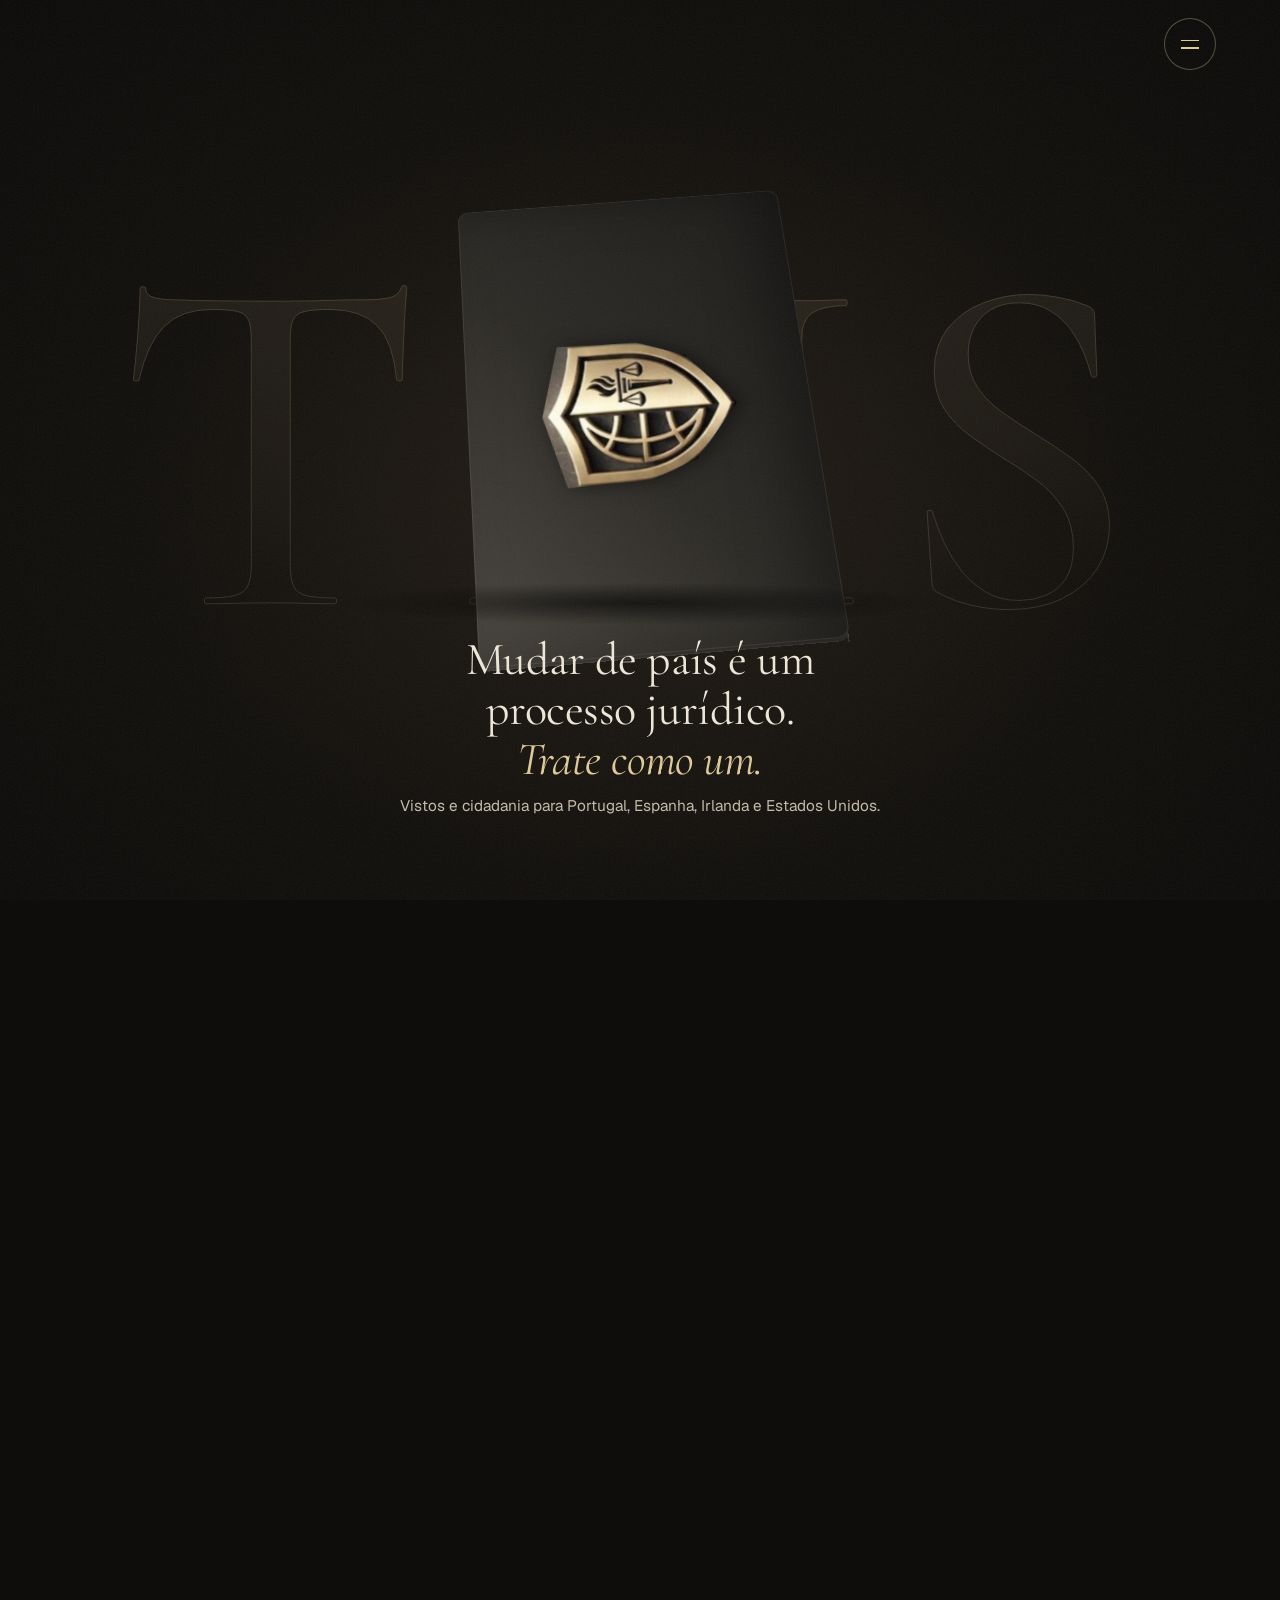
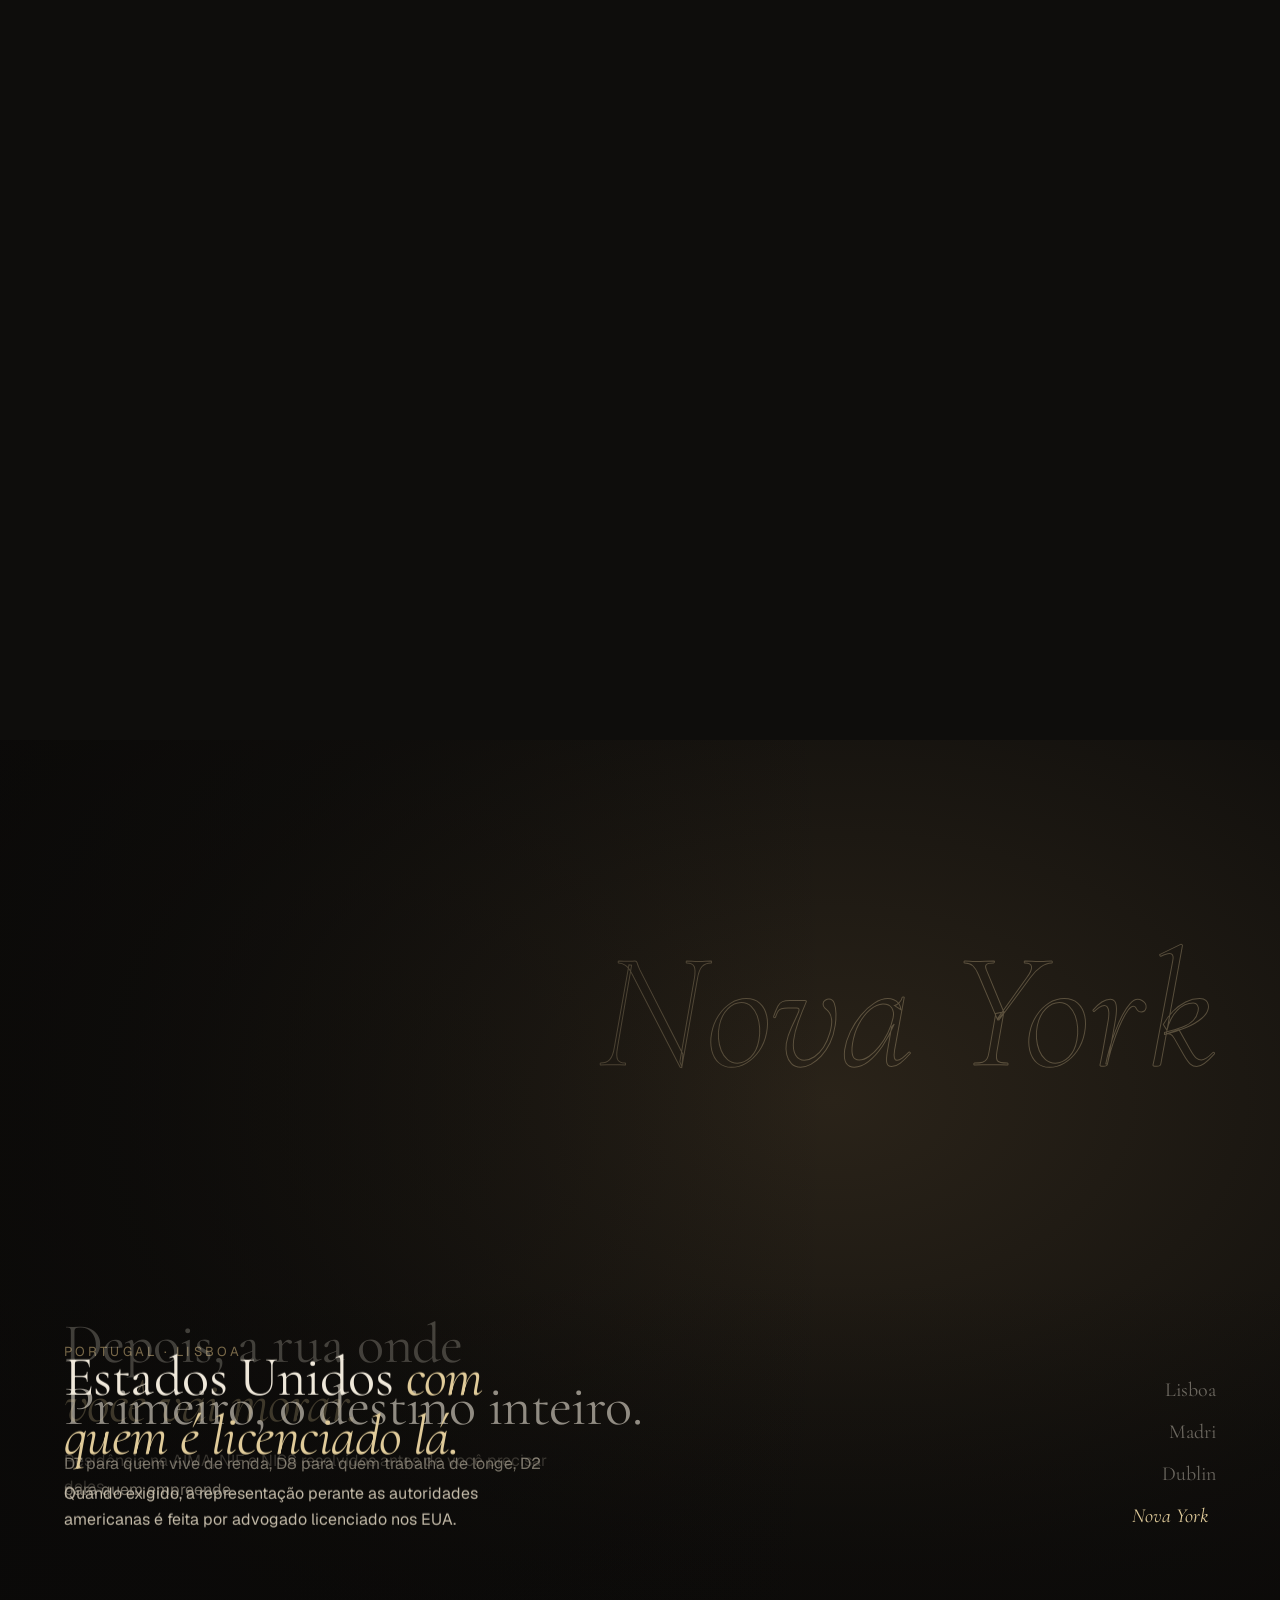
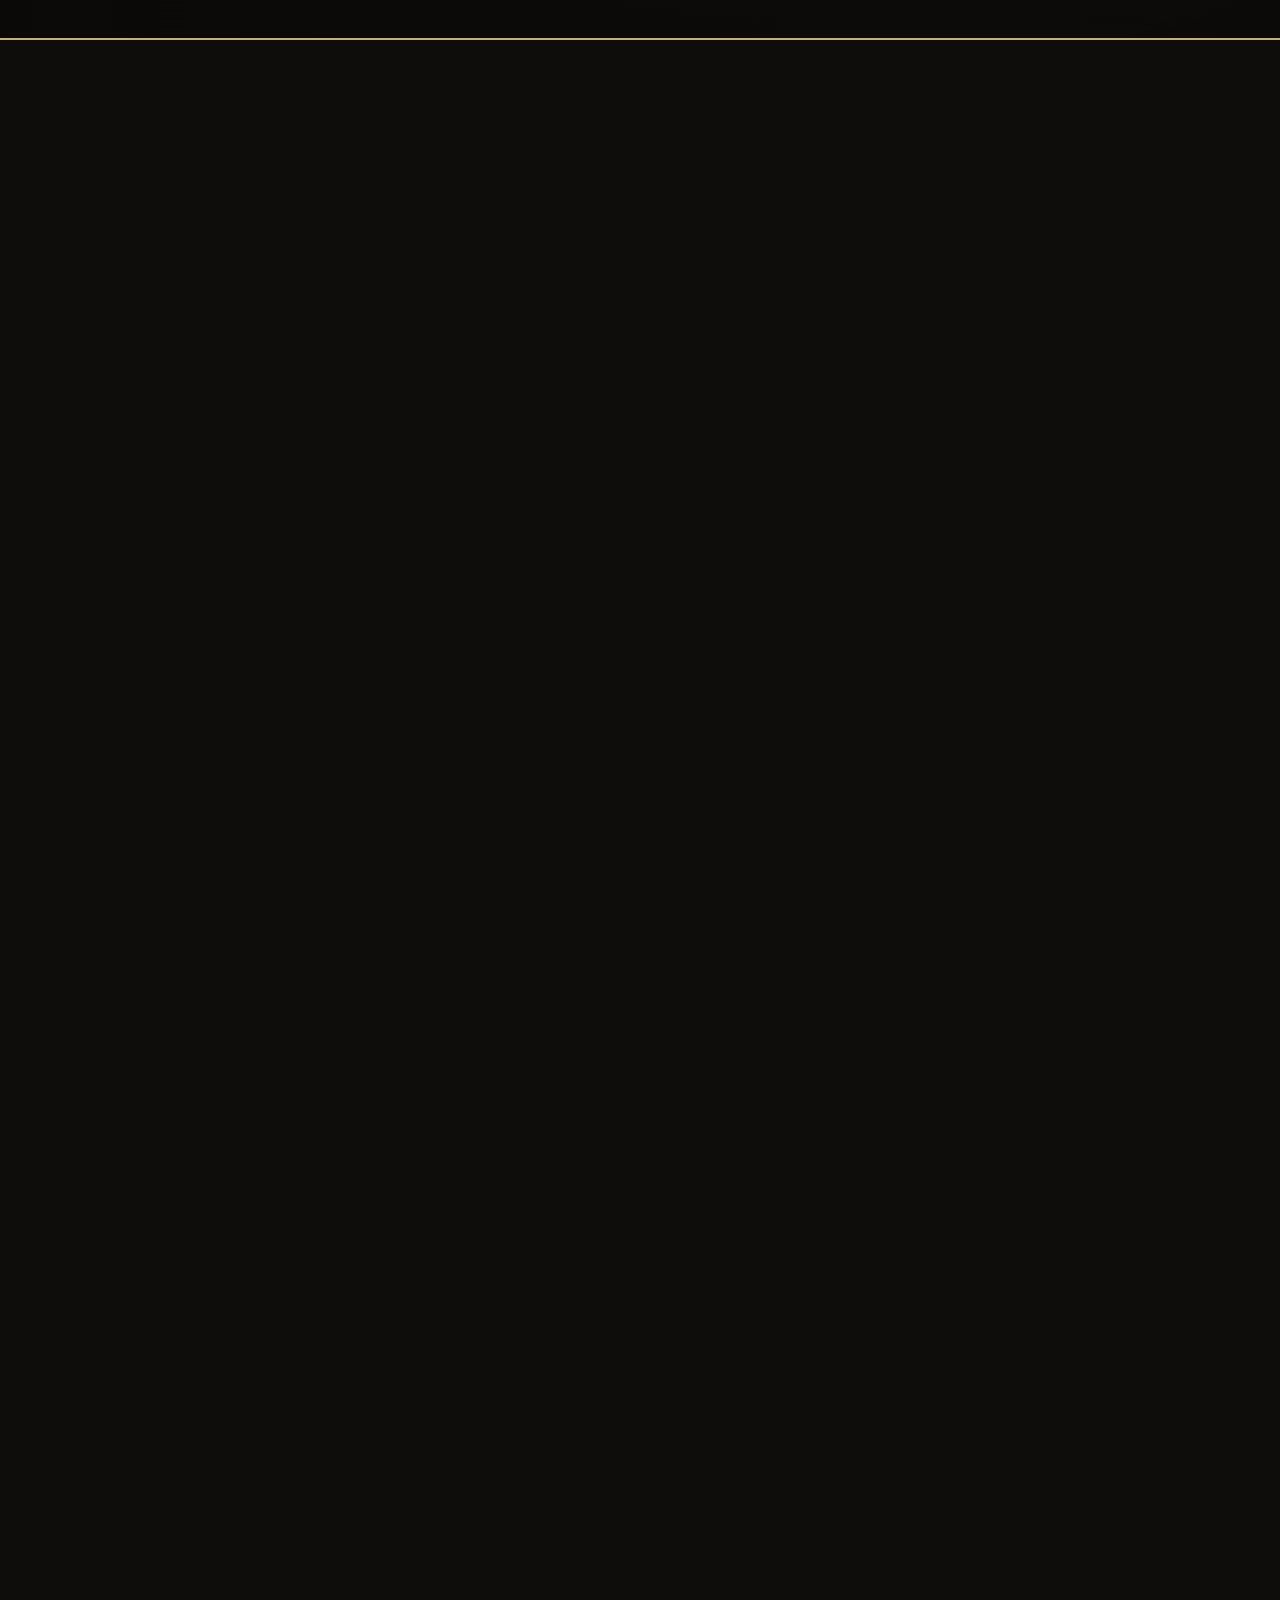
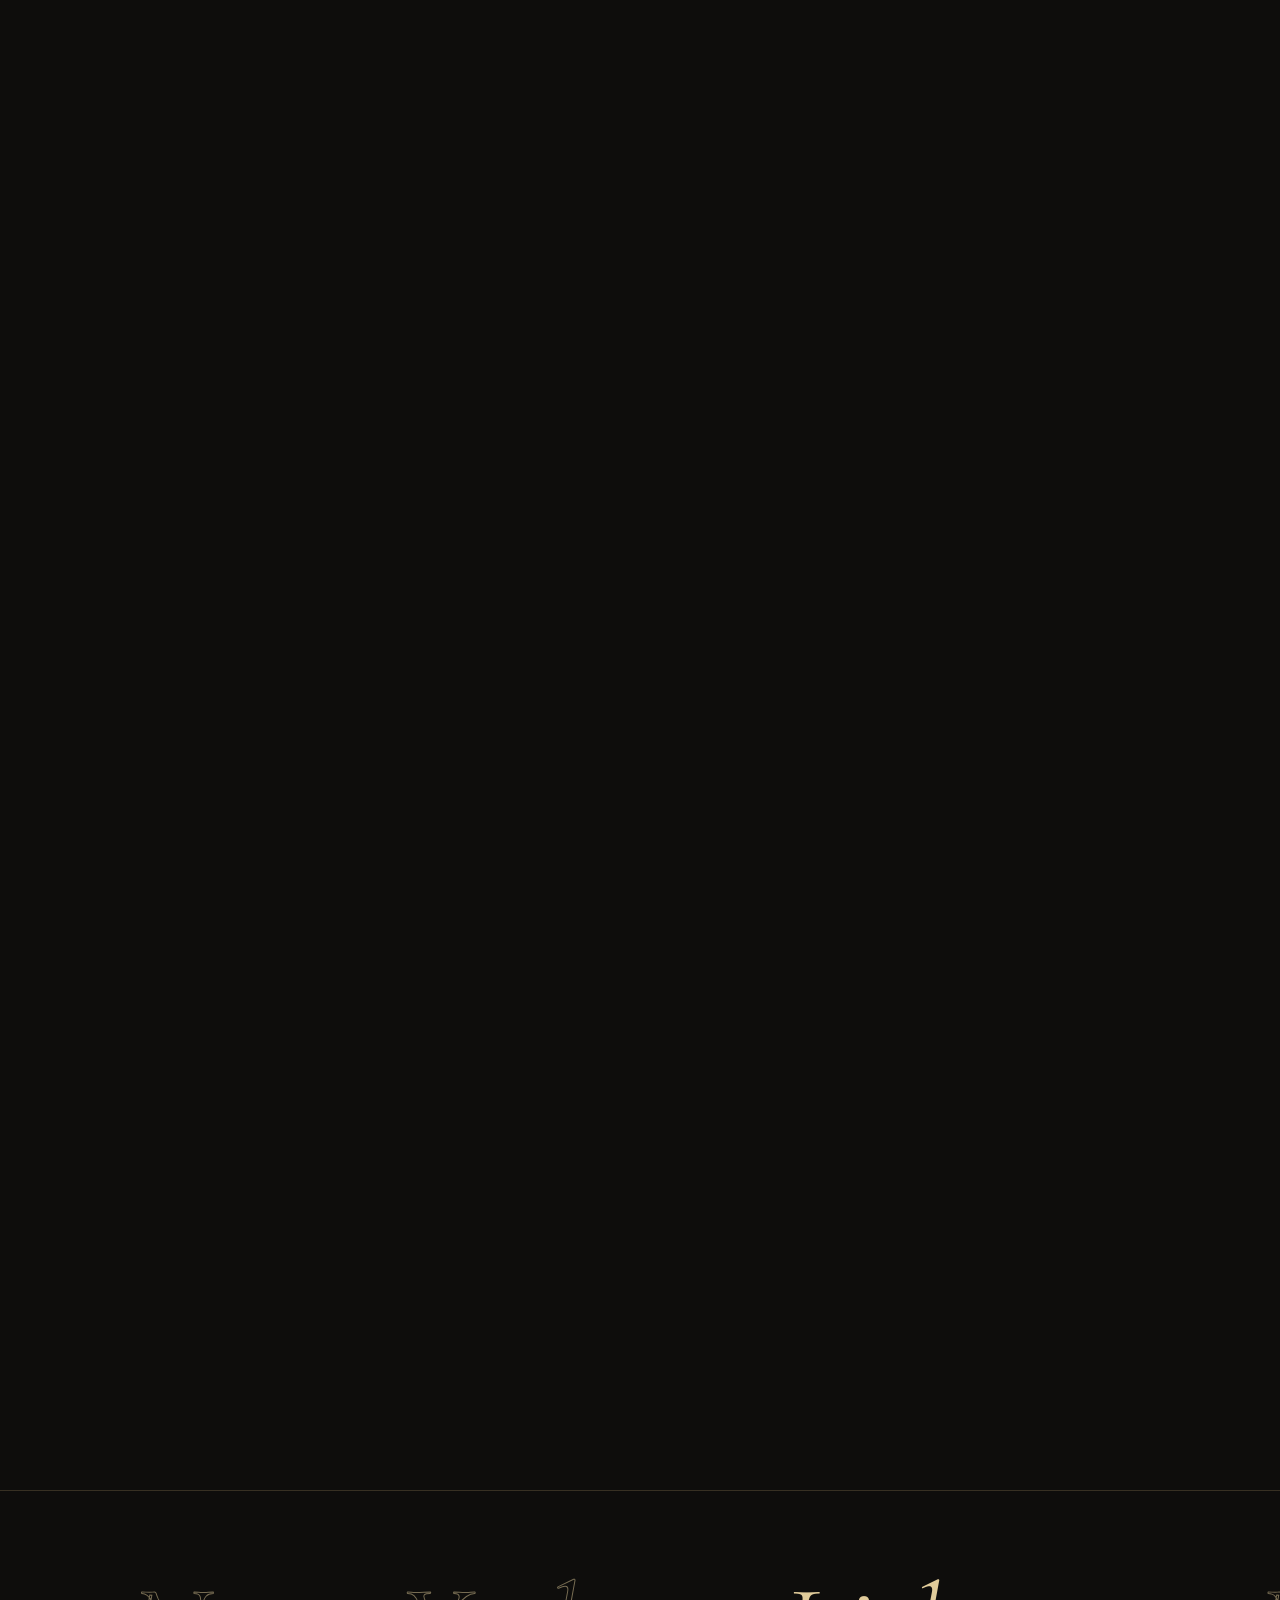
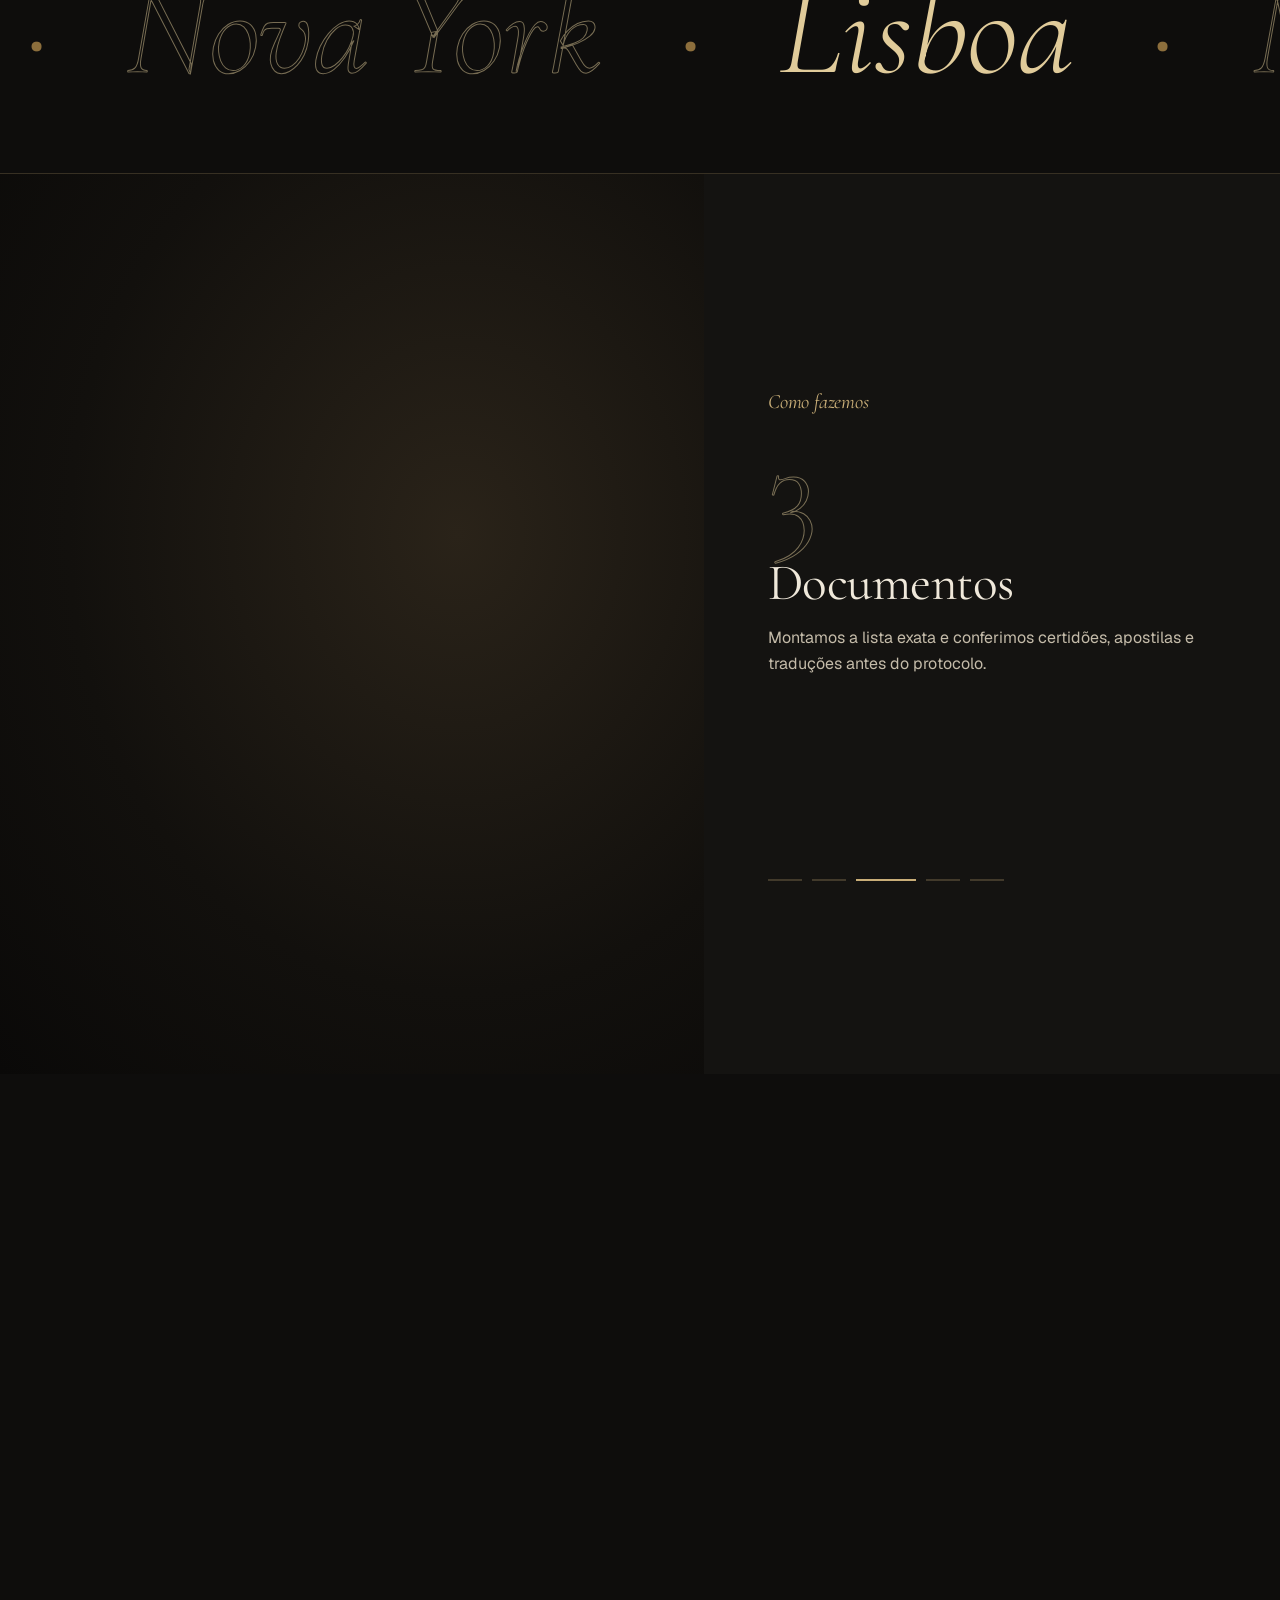
==== commit 2d1e6b4b: "Site v4: intro, notebook 3D com a logo, cidades em 3 fotos e tour - Intro "Somos TMS Advogados Assoc" ====
--- a/site/index.html
+++ b/site/index.html
@@ -21,7 +21,7 @@
 <link rel="preload" href="assets/fonts/cormorant.woff2" as="font" type="font/woff2" crossorigin>
 <link rel="preload" href="assets/fonts/geist.woff2" as="font" type="font/woff2" crossorigin>
 <link rel="stylesheet" href="assets/css/main.css">
-<noscript><style>.jr{height:auto!important}.jr-stage{position:relative;height:auto}.scene{position:relative!important;opacity:1!important;min-height:100vh}.scene .copy{opacity:1!important;transform:none!important}.rail,.jr-skip{display:none}.rv{opacity:1!important;transform:none!important}</style></noscript>
+<noscript><style>#intro{display:none}.pin{height:auto!important}.stage{position:relative;height:auto;min-height:100vh}.frame{position:relative!important;opacity:1!important;clip-path:none!important;min-height:80vh}.frame .copy,.tour-step{opacity:1!important;transform:none!important;position:relative!important}.rv{opacity:1!important;transform:none!important}</style></noscript>
 <script type="application/ld+json">
 {
   "@context": "https://schema.org",
@@ -66,116 +66,130 @@
 }
 </script>
 </head>
-<body>
+<body class="is-intro">
 <a class="skip" href="#destinos">Pular para o conteúdo</a>
 
-<header class="top" id="top">
-  <a class="brand" href="#top" aria-label="TMS Advogados Associados, início"><img src="assets/img/escudo.jpg" alt="" width="34" height="38"><span><b>TMS</b><small>Advogados Associados</small></span></a>
-  <nav class="links" aria-label="Principal">
-    <a href="#destinos">Destinos</a><a href="#como-funciona">Como funciona</a><a href="#escritorio">Escritório</a><a href="#faq">Perguntas</a><a href="#formulario">Contato</a>
+<!-- INTRO: "SOMOS" e o nome, letra por letra -->
+<div id="intro" aria-hidden="true">
+  <p class="intro-somos">Somos</p>
+  <p class="intro-name" id="introName">TMS Advogados Associados</p>
+  <i class="intro-line"></i>
+</div>
+
+<button class="menu-btn" id="menuBtn" type="button" aria-expanded="false" aria-controls="menu" aria-label="Abrir menu"><i></i><i></i></button>
+<div class="mnu" id="menu" role="dialog" aria-modal="true" aria-label="Menu" hidden>
+  <nav aria-label="Menu">
+    <a href="#abertura" data-close>Início</a><a href="#cidades" data-close>Cidades</a><a href="#como-fazemos" data-close>Como fazemos</a><a href="#destinos" data-close>Vistos por país</a><a href="#escritorio" data-close>Escritório</a><a href="#faq" data-close>Perguntas</a>
   </nav>
-  <div class="hdr-r">
-    <a class="btn hdr-cta" href="#formulario">Analisar meu caso</a>
-    <button class="menu-btn" id="menuBtn" type="button" aria-expanded="false" aria-controls="menu" aria-label="Abrir menu"><span class="ic i-list"></span></button>
-  </div>
-</header>
-
-<div class="mnu" id="menu" role="dialog" aria-modal="true" aria-label="Menu" hidden>
-  <button class="mclose" type="button" data-close aria-label="Fechar menu"><span class="ic i-x"></span></button>
-  <nav aria-label="Menu">
-    <a href="#destinos" data-close>Destinos</a><a href="#como-funciona" data-close>Como funciona</a><a href="#escritorio" data-close>Escritório</a><a href="#faq" data-close>Perguntas</a><a href="#formulario" data-close>Contato</a>
-  </nav>
-  <a class="btn" data-wa href="https://wa.me/5511991537423" target="_blank" rel="noopener">Falar no WhatsApp</a>
+  <p class="mnu-foot"><span data-cfg="endereco">Alameda Itapecuru, 645</span>, Alphaville, <span data-cfg="cidadeUF">Barueri/SP</span></p>
 </div>
 
 <main>
-<!-- JORNADA: cada cena usa a foto assets/img/cenas/<data-img>.jpg (e -m.jpg no celular) -->
-<section class="jr" id="jornada" aria-label="Apresentação">
-  <div class="jr-stage">
-    <div class="scene is-on" data-img="01-escritorio" data-fallback="assets/img/hero.jpg" data-code="SP" data-alt="Consulta no escritório da TMS em Alphaville, com documentos sobre a mesa ao entardecer">
-      <div class="copy hero-copy">
-        <p class="eyebrow">Direito Internacional · Alphaville</p>
-        <h1>Mudar de país é um processo jurídico. <em>Trate como um.</em></h1>
-        <p class="sub">Vistos e cidadania para Portugal, Espanha, Irlanda e Estados Unidos, do primeiro documento ao carimbo.</p>
-        <div class="ctas"><a class="btn" href="#formulario">Analisar meu caso</a><a class="btn2" href="#destinos">Ver os destinos</a></div>
+<!-- ABERTURA: notebook 3D com o escudo; a rolagem abre a tampa e entra na tela -->
+<section class="pin" id="abertura" aria-label="Abertura" style="--len:260vh">
+  <div class="stage open-stage">
+    <p class="bg-name" aria-hidden="true">TMS</p>
+    <div class="scene3d" aria-hidden="true">
+      <div class="rig" id="rig">
+        <div class="base"><i class="keys"></i><i class="pad"></i></div>
+        <div class="base-edge"></div>
+        <div class="lid" id="lid">
+          <div class="lid-face screen"><div class="screen-img" id="screenImg"><span>Lisboa</span></div></div>
+          <div class="lid-face cover"><div class="logo3d"><img src="assets/img/escudo.jpg" alt=""></div></div>
+        </div>
       </div>
-    </div>
-    <div class="scene" data-img="02-aeroporto" data-code="GRU" data-alt="Passageira diante do vidro do terminal de Guarulhos, com um avião ao pôr do sol">
-      <div class="copy"><h2>Seu próximo carimbo começa numa mesa, <em>não num balcão.</em></h2><p class="sub">Cada visto tem regra, prazo e um jeito certo de pedir. Conferimos cada papel antes de ele sair daqui.</p></div>
-    </div>
-    <div class="scene" data-img="03-mundo" data-code="" data-alt="A Terra vista da órbita à noite, com as luzes do Brasil e da Europa" data-fb="Quatro destinos">
-      <div class="copy"><h2>Quatro destinos. <em>Um só escritório.</em></h2><p class="sub">Portugal, Espanha, Irlanda e Estados Unidos, conduzidos de Alphaville com o mesmo cuidado.</p></div>
-    </div>
-    <div class="scene" data-img="04-lisboa" data-code="LIS" data-city="Lisboa" data-coord="38°43′N 9°08′O" data-alt="Casal brasileiro num miradouro de Lisboa, com o elétrico amarelo e os telhados até o Tejo">
-      <div class="copy"><p class="place">Portugal</p><h2>Lisboa, para quem quer viver de renda <em>ou trabalhar de longe.</em></h2><p class="sub">D7, D8, D2 e cidadania portuguesa por descendência, com acompanhamento na AIMA.</p><a class="lnk" href="#destinos" data-country="0">Ver vistos para Portugal <span class="ic i-arrow-right"></span></a></div>
-    </div>
-    <div class="scene" data-img="05-madri" data-code="MAD" data-city="Madri" data-coord="40°25′N 3°42′O" data-alt="Profissional brasileira trabalhando com notebook num café de Madri">
-      <div class="copy"><p class="place">Espanha</p><h2>Madri, sem atalho <em>que custe o visto.</em></h2><p class="sub">Residência não lucrativa, nômade digital e estudos, com apostila e tradução no padrão do consulado.</p><a class="lnk" href="#destinos" data-country="1">Ver vistos para a Espanha <span class="ic i-arrow-right"></span></a></div>
-    </div>
-    <div class="scene" data-img="06-dublin" data-code="DUB" data-city="Dublin" data-coord="53°21′N 6°15′O" data-alt="Estudante brasileiro atravessando a Ha’penny Bridge em Dublin num fim de tarde de garoa">
-      <div class="copy"><p class="place">Irlanda</p><h2>Dublin, do Stamp 2 <em>à permissão de trabalho.</em></h2><p class="sub">Estudo, Critical Skills, General Employment Permit e cidadania irlandesa por descendência.</p><a class="lnk" href="#destinos" data-country="2">Ver vistos para a Irlanda <span class="ic i-arrow-right"></span></a></div>
-    </div>
-    <div class="scene" data-img="07-nova-york" data-code="JFK" data-city="Nova York" data-coord="40°42′N 74°00′O" data-alt="Família brasileira caminhando em Dumbo, com a Manhattan Bridge ao fundo">
-      <div class="copy"><p class="place">Estados Unidos</p><h2>Nova York, com estratégia <em>antes do formulário.</em></h2><p class="sub">F-1, L-1, O-1, E-2 e green card por EB-2 NIW ou EB-5. <span data-eua>Quando exigido, a representação perante as autoridades americanas é feita por advogado licenciado nos EUA.</span></p><a class="lnk" href="#destinos" data-country="3">Ver vistos para os EUA <span class="ic i-arrow-right"></span></a></div>
-    </div>
-    <div class="scene" data-img="08-chegada" data-code="" data-alt="Família em casa nova, desembalando caixas, em videochamada com o advogado" data-fb="Chegada">
-      <div class="copy"><h2>Todo destino começa com <em>uma análise.</em></h2><p class="sub">Com advogado responsável, 100% remota ou presencial no Edifício Metrópolis, em Alphaville.</p><div class="ctas"><a class="btn" href="#formulario">Analisar meu caso</a><a class="btn2" data-wa href="https://wa.me/5511991537423" target="_blank" rel="noopener">Falar no WhatsApp</a></div></div>
-    </div>
-
-    <ol class="rail" aria-hidden="true">
-      <li>SP</li><li>GRU</li><li>LIS</li><li>MAD</li><li>DUB</li><li>JFK</li>
-    </ol>
-    <div class="jr-bar" aria-hidden="true"><i id="jrBar"></i></div>
-    <button class="jr-skip" id="skipFilm" type="button">Pular<span class="lg">apresentação</span><span class="ic i-arrow-down"></span></button>
+      <i class="floor-shadow"></i>
+    </div>
+    <div class="open-copy" id="openCopy">
+      <h1>Mudar de país é um processo jurídico. <em>Trate como um.</em></h1>
+      <p>Vistos e cidadania para Portugal, Espanha, Irlanda e Estados Unidos.</p>
+    </div>
+    <div class="screen-fill" id="screenFill" aria-hidden="true"></div>
+  </div>
+</section>
+
+<!-- CIDADES: cada cidade em 3 fotos (aérea, rua, detalhe), a câmera entrando -->
+<section class="pin" id="cidades" aria-label="As cidades" style="--len:1150vh">
+  <div class="stage">
+    <div class="frame" data-img="cidades/lisboa-1" data-city="Lisboa" data-alt="Vista aérea de Lisboa, telhados e o rio Tejo">
+      <div class="copy"><p class="place">Portugal · Lisboa</p><h2>Primeiro, o destino inteiro.</h2><p>D7 para quem vive de renda, D8 para quem trabalha de longe, D2 para quem empreende.</p></div></div>
+    <div class="frame" data-img="cidades/lisboa-2" data-city="Lisboa" data-alt="Rua de Alfama com o elétrico amarelo">
+      <div class="copy"><h2>Depois, a rua onde <em>você vai morar.</em></h2><p>Residência na AIMA, NIF e NISS resolvidos antes de você precisar deles.</p></div></div>
+    <div class="frame" data-img="cidades/lisboa-3" data-city="Lisboa" data-alt="Azulejos portugueses em uma fachada de Lisboa">
+      <div class="copy"><h2>E a cidadania, <em>se o sangue permitir.</em></h2><p>Nacionalidade portuguesa por descendência, com as certidões certas desde o início.</p></div></div>
+
+    <div class="frame" data-img="cidades/madri-1" data-city="Madri" data-alt="Vista aérea de Madri e da Gran Vía">
+      <div class="copy"><p class="place">Espanha · Madri</p><h2>Madri, sem atalho <em>que custe o visto.</em></h2><p>Residência não lucrativa, nômade digital, estudos e reagrupamento familiar.</p></div></div>
+    <div class="frame" data-img="cidades/madri-2" data-city="Madri" data-alt="Plaza Mayor de Madri">
+      <div class="copy"><h2>Apostila e tradução <em>no padrão do consulado.</em></h2><p>Um papel fora do formato devolve o pedido. Conferimos cada um antes de sair daqui.</p></div></div>
+    <div class="frame" data-img="cidades/madri-3" data-city="Madri" data-alt="Detalhe de uma varanda de ferro em Madri">
+      <div class="copy"><h2>NIE, TIE e <em>empadronamiento.</em></h2><p>E, com 2 anos de residência legal, o caminho para a nacionalidade espanhola.</p></div></div>
+
+    <div class="frame" data-img="cidades/dublin-1" data-city="Dublin" data-alt="Vista aérea de Dublin e do rio Liffey">
+      <div class="copy"><p class="place">Irlanda · Dublin</p><h2>Dublin, do Stamp 2 <em>à permissão de trabalho.</em></h2><p>Estudo, Critical Skills e General Employment Permit.</p></div></div>
+    <div class="frame" data-img="cidades/dublin-2" data-city="Dublin" data-alt="Temple Bar em Dublin ao anoitecer">
+      <div class="copy"><h2>Chegar já <em>com o registro certo.</em></h2><p>IRP e PPS Number orientados antes do embarque.</p></div></div>
+    <div class="frame" data-img="cidades/dublin-3" data-city="Dublin" data-alt="Ha'penny Bridge em Dublin">
+      <div class="copy"><h2>Cidadania irlandesa <em>por descendência.</em></h2><p>Foreign Births Register, com a árvore documental montada por nós.</p></div></div>
+
+    <div class="frame" data-img="cidades/nova-york-1" data-city="Nova York" data-alt="Skyline de Manhattan">
+      <div class="copy"><p class="place">Estados Unidos · Nova York</p><h2>Nova York, com estratégia <em>antes do formulário.</em></h2><p>F-1, L-1, O-1, E-2 e green card por EB-2 NIW ou EB-5.</p></div></div>
+    <div class="frame" data-img="cidades/nova-york-2" data-city="Nova York" data-alt="Rua de Nova York com táxis amarelos">
+      <div class="copy"><h2>O visto certo <em>para o seu perfil.</em></h2><p>Estudo, transferência de empresa, talento extraordinário ou investimento.</p></div></div>
+    <div class="frame" data-img="cidades/nova-york-3" data-city="Nova York" data-alt="Ponte do Brooklyn">
+      <div class="copy"><h2>Estados Unidos <em>com quem é licenciado lá.</em></h2><p data-eua>Quando exigido, a representação perante as autoridades americanas é feita por advogado licenciado nos EUA.</p></div></div>
+
+    <ol class="rail" aria-hidden="true"><li>Lisboa</li><li>Madri</li><li>Dublin</li><li>Nova York</li></ol>
+    <div class="bar" aria-hidden="true"><i id="citiesBar"></i></div>
+  </div>
+</section>
+
+<div class="marquee" aria-hidden="true"><div class="mq-track" id="mq"><span>Lisboa</span><span>Madri</span><span>Dublin</span><span>Nova York</span><span>Lisboa</span><span>Madri</span><span>Dublin</span><span>Nova York</span></div></div>
+
+<!-- COMO FAZEMOS: tour; cada rolagem explica uma etapa -->
+<section class="pin" id="como-fazemos" aria-labelledby="tTitle" style="--len:560vh">
+  <div class="stage tour">
+    <div class="tour-media">
+      <div class="frame" data-img="tour/1-conversa" data-alt="Casal conversando com advogado sobre documentos"></div>
+      <div class="frame" data-img="tour/2-estrategia" data-alt="Mãos analisando documentos sobre uma mesa"></div>
+      <div class="frame" data-img="tour/3-documentos" data-alt="Passaporte e documentos organizados"></div>
+      <div class="frame" data-img="tour/4-aeroporto" data-alt="Pessoa com mala olhando os aviões no aeroporto"></div>
+      <div class="frame" data-img="tour/5-chegada" data-alt="Família recebendo as chaves da casa nova"></div>
+    </div>
+    <div class="tour-text">
+      <h2 class="tour-title" id="tTitle">Como fazemos</h2>
+      <div class="tour-steps">
+        <div class="tour-step"><b>1</b><h3>Conversa</h3><p>Você conta seu objetivo e sua situação. Dizemos com clareza o que é viável e o que não é.</p></div>
+        <div class="tour-step"><b>2</b><h3>Estratégia</h3><p>Escolhemos o visto ou a via de cidadania certa para o seu perfil, com prazos e custos por escrito.</p></div>
+        <div class="tour-step"><b>3</b><h3>Documentos</h3><p>Montamos a lista exata e conferimos certidões, apostilas e traduções antes do protocolo.</p></div>
+        <div class="tour-step"><b>4</b><h3>Protocolo</h3><p>Preparamos formulários e dossiê e acompanhamos o agendamento no consulado ou no órgão competente.</p></div>
+        <div class="tour-step"><b>5</b><h3>Chegada</h3><p>Seguimos com você até a decisão e nas primeiras providências no destino.</p></div>
+      </div>
+      <ol class="tour-dots" aria-hidden="true"><li></li><li></li><li></li><li></li><li></li></ol>
+    </div>
   </div>
 </section>
 
 <section class="sec" id="destinos" tabindex="-1" aria-labelledby="dTitle">
   <div class="wrap">
-    <h2 class="h2 rv" id="dTitle">Escolha o destino. <em>O caminho jurídico, a gente desenha.</em></h2>
+    <h2 class="h2 rv" id="dTitle">Vistos por país. <em>Escolha e a cidade abre.</em></h2>
     <div class="tabs rv" id="tabs" role="tablist" aria-label="Destinos"></div>
     <div class="dest rv" id="destPanel" role="tabpanel" aria-live="polite">
-      <figure class="dest-media" id="destMedia"></figure>
-      <div class="dest-body">
-        <div class="vg" id="vg"></div>
-        <div class="side" id="side"></div>
-      </div>
-    </div>
-  </div>
-</section>
-
-<section class="sec steps-sec" id="como-funciona" aria-labelledby="cTitle">
-  <div class="wrap steps-grid">
-    <div class="steps-head">
-      <h2 class="h2 rv" id="cTitle">Quatro etapas e um advogado <em>do início ao fim.</em></h2>
-      <p class="lead rv">A análise diz se há caminho antes de qualquer protocolo. E o que não é viável, também.</p>
-      <a class="btn rv" href="#formulario">Analisar meu caso</a>
-    </div>
-    <ol class="steps" id="steps">
-      <li class="rv"><span class="ic big i-magnifying-glass"></span><h3>Análise</h3><p>Olhamos seu objetivo, seu histórico e seus documentos, e dizemos com clareza o que é viável.</p></li>
-      <li class="rv"><span class="ic big i-compass"></span><h3>Estratégia</h3><p>Escolhemos o visto ou a via de cidadania certa e montamos a lista exata de documentos, apostilas e traduções.</p></li>
-      <li class="rv"><span class="ic big i-stamp"></span><h3>Protocolo</h3><p>Preparamos formulários e dossiê, e acompanhamos o agendamento no consulado ou no órgão competente.</p></li>
-      <li class="rv"><span class="ic big i-airplane-takeoff"></span><h3>Chegada</h3><p>Seguimos com você até a decisão e nas primeiras providências no destino, como NIF, NIE ou PPS.</p></li>
-      <i class="steps-line" aria-hidden="true"><b id="stepsFill"></b></i>
-    </ol>
+      <figure class="dest-media" id="destMedia"><figcaption><b id="dmName"></b><span id="dmCity"></span></figcaption></figure>
+      <div class="dest-body"><div class="vg" id="vg"></div><div class="side" id="side"></div></div>
+    </div>
   </div>
 </section>
 
 <section class="sec office-sec" id="escritorio" aria-labelledby="eTitle">
-  <div class="wrap">
-    <div class="office">
-      <div>
-        <h2 class="h2 rv" id="eTitle">Advogados com nome, registro <em>e endereço.</em></h2>
-        <p class="lead rv">Sociedade de advocacia com sede no Edifício Metrópolis, em Alphaville, e atendimento remoto em todo o Brasil.</p>
-        <dl class="facts rv">
-          <div><dt>Sede</dt><dd><span data-cfg="endereco">Alameda Itapecuru, 645</span>, <span data-cfg="complemento">Edifício Metrópolis, Alphaville Industrial</span>, <span data-cfg="cidadeUF">Barueri/SP</span></dd></div>
-          <div><dt>Atendimento</dt><dd>100% remoto, ou presencial com agendamento</dd></div>
-          <div><dt>Horário</dt><dd data-cfg="horario">Segunda a sexta, das 9h às 18h</dd></div>
-          <div data-cfg-row="experiencia"><dt>Mercado</dt><dd data-cfg="experiencia">Mais de 20 anos</dd></div>
-        </dl>
-      </div>
-      <div class="people" id="people"></div>
-    </div>
+  <div class="wrap office">
+    <h2 class="h2 rv" id="eTitle">Um escritório com endereço, <em>atendendo o Brasil inteiro.</em></h2>
+    <dl class="facts rv">
+      <div><dt>Sede</dt><dd><a id="mapsLink" href="https://www.google.com/maps/search/?api=1&query=Alameda+Itapecuru+645+Barueri+SP" target="_blank" rel="noopener"><span data-cfg="endereco">Alameda Itapecuru, 645</span>, <span data-cfg="complemento">Edifício Metrópolis, Alphaville Industrial</span>, <span data-cfg="cidadeUF">Barueri/SP</span></a></dd></div>
+      <div><dt>Atendimento</dt><dd>100% remoto, ou presencial com agendamento</dd></div>
+      <div><dt>Horário</dt><dd data-cfg="horario">Segunda a sexta, das 9h às 18h</dd></div>
+      <div data-cfg-row="experiencia"><dt>Mercado</dt><dd data-cfg="experiencia">Mais de 20 anos</dd></div>
+    </dl>
     <div class="nums rv">
       <div><b>4</b><span>países: Portugal, Espanha, Irlanda e EUA</span></div>
       <div><b>100%</b><span>remoto, para todo o Brasil</span></div>
@@ -189,72 +203,40 @@
   <div class="wrap faq">
     <h2 class="h2 rv" id="fqTitle">Perguntas que ouvimos <em>toda semana.</em></h2>
     <div class="acc rv">
-      <details open><summary>Quanto tempo leva um visto para Portugal?<span class="ic i-plus"></span></summary><p>Depende do tipo de visto e da agenda do consulado. D7 e D8 costumam levar alguns meses entre juntar documentos, agendar e receber a decisão. Na análise inicial estimamos o seu prazo com base no seu caso, sem chute.</p></details>
+      <details open><summary>Quanto tempo leva um visto para Portugal?<span class="ic i-plus"></span></summary><p>Depende do tipo de visto e da agenda do consulado. D7 e D8 costumam levar alguns meses entre juntar documentos, agendar e receber a decisão. Na conversa inicial estimamos o seu prazo com base no seu caso, sem chute.</p></details>
       <details><summary>Preciso mesmo de advogado para pedir visto?<span class="ic i-plus"></span></summary><p>A lei não obriga. Mas um documento errado ou uma tradução fora do padrão pode custar a negativa e meses de espera. O advogado define a estratégia, revisa tudo antes do protocolo e acompanha até a decisão.</p></details>
       <details><summary>Tenho direito à cidadania europeia?<span class="ic i-plus"></span></summary><p>Depende da sua linha familiar e das regras de cada país, que mudam com frequência. Você manda as certidões que tiver e dizemos com clareza se existe caminho, qual é e o que falta.</p></details>
       <details><summary>Vocês atendem quem não mora em São Paulo?<span class="ic i-plus"></span></summary><p>Sim. O atendimento é 100% remoto para todo o Brasil, com reuniões por vídeo e documentos pelo WhatsApp e e-mail. Se preferir, recebemos você no Edifício Metrópolis, em Alphaville, com hora marcada.</p></details>
       <details><summary>E se o visto for negado?<span class="ic i-plus"></span></summary><p>Primeiro entendemos o motivo da negativa. Depois avaliamos recurso ou um novo pedido corrigido. Nenhum escritório sério promete aprovação. O que garantimos é um pedido bem feito.</p></details>
-      <details><summary>Quanto custa?<span class="ic i-plus"></span></summary><p>Depende do destino e do tipo de processo. Depois da análise inicial você recebe uma proposta por escrito, com tudo o que está incluso e o que é taxa do governo.</p></details>
-    </div>
-  </div>
-</section>
-
-<section class="sec form-sec" id="formulario" aria-labelledby="ftitle">
-  <span id="contato"></span>
-  <div class="wrap fgrid2">
-    <div>
-      <p class="eyebrow rv">Análise do caso</p>
-      <h2 class="h2 rv" id="ftitle">Conte o essencial. <em>O resto a gente pergunta.</em></h2>
-      <p class="lead rv">Leva dois minutos. A mensagem chega direto ao advogado pelo WhatsApp, já organizada.</p>
-      <dl class="info rv">
-        <div><dt>WhatsApp</dt><dd><a data-wa href="https://wa.me/5511991537423" target="_blank" rel="noopener" data-cfg="whatsappExibicao">(11) 99153-7423</a></dd></div>
-        <div data-cfg-row="email"><dt>E-mail</dt><dd><a data-mail href="mailto:advdanilomarques@gmail.com" data-cfg="email">advdanilomarques@gmail.com</a></dd></div>
-        <div><dt>Endereço</dt><dd><a id="mapsLink" href="https://www.google.com/maps/search/?api=1&query=Alameda+Itapecuru+645+Barueri+SP" target="_blank" rel="noopener"><span data-cfg="endereco">Alameda Itapecuru, 645</span>, Alphaville. Ver no mapa</a></dd></div>
-        <div><dt>Horário</dt><dd data-cfg="horario">Segunda a sexta, das 9h às 18h</dd></div>
-      </dl>
-    </div>
-    <form class="fform rv" id="leadForm" novalidate>
-      <label>Nome completo<input name="nome" autocomplete="name" required></label>
-      <label>WhatsApp<input name="telefone" type="tel" inputmode="tel" autocomplete="tel" required placeholder="(11) 90000-0000"></label>
-      <label class="full">E-mail <small>(opcional)</small><input name="email" type="email" autocomplete="email" placeholder="voce@email.com"></label>
-      <label>Destino
-        <select name="destino" id="fDestino" required>
-          <option value="">Escolha</option>
-          <option>Portugal</option><option>Espanha</option><option>Irlanda</option><option>Estados Unidos</option><option>Ainda não sei</option>
-        </select>
-      </label>
-      <label>Objetivo
-        <select name="objetivo" required>
-          <option value="">Escolha</option>
-          <option>Morar / residência</option><option>Trabalhar</option><option>Estudar</option><option>Investir ou empreender</option><option>Cidadania por descendência</option><option>Reagrupamento familiar</option><option>Recurso de visto negado</option><option>Outro</option>
-        </select>
-      </label>
-      <label class="full">Sua situação hoje<textarea name="mensagem" placeholder="Ex.: sou aposentado, tenho renda de aluguel e quero morar em Portugal com minha esposa no ano que vem."></textarea></label>
-      <label class="hp" aria-hidden="true">Não preencha<input name="_gotcha" tabindex="-1" autocomplete="off"></label>
-      <label class="ck full"><input type="checkbox" name="lgpd" required><span>Autorizo o uso destes dados só para a TMS responder a este contato, conforme a <a href="privacidade.html" target="_blank">Política de Privacidade</a>.</span></label>
-      <div class="row"><button class="btn" type="submit">Enviar para análise</button><span class="fmsg" id="fMsg" role="status" aria-live="polite"></span></div>
-    </form>
-  </div>
+      <details><summary>Quanto custa?<span class="ic i-plus"></span></summary><p>Depende do destino e do tipo de processo. Depois da conversa inicial você recebe uma proposta por escrito, com tudo o que está incluso e o que é taxa do governo.</p></details>
+    </div>
+  </div>
+</section>
+
+<section class="final" id="contato" aria-labelledby="cTitle">
+  <p class="bg-name" aria-hidden="true">TMS</p>
+  <h2 class="rv" id="cTitle">Seu próximo endereço <em>começa numa conversa.</em></h2>
+  <a class="wa-big rv" data-wa href="https://wa.me/5511991537423" target="_blank" rel="noopener" aria-label="Conversar no WhatsApp com a TMS"><span class="ic i-whatsapp-logo"></span></a>
 </section>
 </main>
 
 <footer>
   <div class="wrap">
     <div class="fgrid">
-      <div><img src="assets/img/escudo.jpg" alt="" width="44" height="50" loading="lazy" class="flogo"><p><span data-cfg="endereco">Alameda Itapecuru, 645</span><br><span data-cfg="complemento">Edifício Metrópolis, Alphaville Industrial</span><br><span data-cfg="cidadeUF">Barueri/SP</span>, CEP <span data-cfg="cep">06454-080</span></p></div>
-      <div><h4>Navegação</h4><a href="#destinos">Destinos</a><a href="#como-funciona">Como funciona</a><a href="#escritorio">Escritório</a><a href="#faq">Perguntas</a></div>
+      <div><img src="assets/img/escudo.jpg" alt="TMS Advogados Associados" width="44" height="50" loading="lazy" class="flogo"><p>TMS Advogados Associados<br><span data-cfg="endereco">Alameda Itapecuru, 645</span>, <span data-cfg="complemento">Edifício Metrópolis, Alphaville Industrial</span><br><span data-cfg="cidadeUF">Barueri/SP</span>, CEP <span data-cfg="cep">06454-080</span></p></div>
+      <div><h4>Navegação</h4><a href="#cidades">Cidades</a><a href="#como-fazemos">Como fazemos</a><a href="#destinos">Vistos por país</a><a href="#faq">Perguntas</a></div>
       <div><h4>Legal</h4><a href="privacidade.html">Política de Privacidade</a><a href="privacidade.html#cookies">Cookies</a><a href="termos.html">Termos de Uso</a></div>
       <div><h4>Contato</h4><a data-wa href="https://wa.me/5511991537423" target="_blank" rel="noopener">WhatsApp <span data-cfg="whatsappExibicao">(11) 99153-7423</span></a><a data-mail href="mailto:advdanilomarques@gmail.com" data-cfg="email">advdanilomarques@gmail.com</a></div>
     </div>
     <div class="legal">
       <span>© <span id="year">2026</span> TMS Advogados Associados<span id="regs"></span></span>
-      <span>Conteúdo informativo, conforme o Provimento 205/2021 do CFOAB. Não há promessa de resultado. Imagens de pessoas e cidades são ilustrativas.</span>
+      <span>Conteúdo informativo, conforme o Provimento 205/2021 do CFOAB. Não há promessa de resultado. Pessoas nas fotos são ilustrativas.</span>
     </div>
   </div>
 </footer>
 
-<div class="mbar"><a class="btn" href="#formulario">Analisar meu caso</a><a class="btn2" data-wa href="https://wa.me/5511991537423" target="_blank" rel="noopener" aria-label="Falar no WhatsApp"><span class="ic i-whatsapp-logo"></span></a></div>
-<a class="fab" id="fab" data-wa href="https://wa.me/5511991537423" target="_blank" rel="noopener" aria-label="Falar no WhatsApp"><span class="ic i-whatsapp-logo"></span></a>
+<a class="fab" id="fab" data-wa href="https://wa.me/5511991537423" target="_blank" rel="noopener" aria-label="Conversar no WhatsApp"><span class="ic i-whatsapp-logo"></span></a>
+<div class="grain" aria-hidden="true"></div>
 
 <script src="assets/js/config.js"></script>
 <script src="assets/vendor/lenis.min.js" defer></script>
--- a/site/assets/css/main.css
+++ b/site/assets/css/main.css
@@ -46,87 +46,120 @@
 .btn2:hover{color:var(--gold2);transform:translateY(-2px)}
 .btn:active,.btn2:active{transform:translateY(1px) scale(.98)}
 
-/* header */
-header.top{position:fixed;inset:0 0 auto;z-index:40;height:68px;display:flex;align-items:center;justify-content:space-between;gap:20px;padding:0 var(--gut);transition:background .4s,border-color .4s,transform .45s var(--ease);border-bottom:1px solid transparent}
-header.top.solid{background:rgba(14,13,12,.82);backdrop-filter:blur(14px);-webkit-backdrop-filter:blur(14px);border-bottom-color:var(--line)}
-header.top.hide{transform:translateY(-100%)}
-.brand{display:flex;align-items:center;gap:12px;text-decoration:none;color:var(--ink)}
-.brand img{width:32px;height:36px;object-fit:cover;border-radius:3px}
-.brand b{display:block;font-family:var(--disp);font-weight:600;font-size:22px;letter-spacing:.22em;line-height:1}
-.brand small{display:block;font-size:10px;letter-spacing:.18em;text-transform:uppercase;color:var(--mute);margin-top:4px}
-nav.links{display:flex;gap:30px;font-size:14px}
-nav.links a{color:var(--ink2);text-decoration:none;transition:color .2s}
-nav.links a:hover{color:var(--gold2)}
-.hdr-r{display:flex;align-items:center;gap:10px}
-.hdr-cta{height:42px;padding:0 20px;font-size:13px}
-.menu-btn{display:none;width:44px;height:44px;align-items:center;justify-content:center;background:none;border:1px solid var(--line);cursor:pointer;font-size:20px}
-
-.mnu{position:fixed;inset:0;z-index:60;background:rgba(14,13,12,.97);backdrop-filter:blur(10px);display:flex;flex-direction:column;justify-content:center;gap:34px;padding:90px var(--gut) 40px;opacity:0;transition:opacity .35s}
-.mnu.open{opacity:1}
-.mnu nav{display:flex;flex-direction:column;gap:6px}
-.mnu nav a{font-family:var(--disp);font-size:clamp(34px,9vw,52px);color:var(--ink);text-decoration:none;line-height:1.2}
-.mclose{position:absolute;top:12px;right:var(--gut);width:44px;height:44px;display:flex;align-items:center;justify-content:center;background:none;border:1px solid var(--line);cursor:pointer;font-size:20px}
-
-/* ========== JORNADA (rolagem controla a câmera) ========== */
-.jr{position:relative;height:calc(var(--n,8) * 100vh + 60vh)}
-.jr-stage{position:sticky;top:0;height:100vh;height:100dvh;overflow:hidden;background:#0A0908}
-.scene{position:absolute;inset:0;opacity:0;visibility:hidden}
-.scene.is-on{visibility:visible}
-.scene:first-of-type{opacity:1}
-.scene .media{position:absolute;inset:-4%;background:#0A0908;will-change:transform}
-.scene .media img,.scene .media video{position:absolute;inset:0;width:100%;height:100%;object-fit:cover}
-.scene .media video{opacity:0;transition:opacity .4s}
-.scene .media video.ready{opacity:1}
-.scene:after{content:"";position:absolute;inset:0;pointer-events:none;background:linear-gradient(90deg,rgba(10,9,8,.78) 0%,rgba(10,9,8,.38) 38%,rgba(10,9,8,0) 62%),linear-gradient(0deg,rgba(10,9,8,.7) 0%,rgba(10,9,8,0) 34%)}
-/* cena sem foto: modo tipográfico */
-.scene.no-img .media{background:radial-gradient(ellipse at 72% 40%,#2A2319 0%,#12100D 55%,#0A0908 100%)}
-.scene .fb{position:absolute;right:var(--gut);bottom:14vh;text-align:right;pointer-events:none}
-.scene .fb b{display:block;font-family:var(--disp);font-style:italic;font-weight:300;font-size:clamp(80px,15vw,230px);line-height:.9;color:transparent;-webkit-text-stroke:1px rgba(224,203,154,.35)}
-.scene .fb span{display:block;margin-top:14px;font-size:12px;letter-spacing:.24em;color:var(--mute)}
-.scene:not(.no-img) .fb{display:none}
-.copy{position:absolute;left:var(--gut);bottom:max(14vh,110px);width:min(620px,calc(100% - 2*var(--gut)));z-index:2;will-change:transform,opacity}
-.hero-copy{bottom:auto;top:clamp(120px,24vh,220px);width:min(720px,calc(100% - 2*var(--gut)))}
-.copy h1{font-size:clamp(42px,5.4vw,82px);line-height:1.02;margin-bottom:22px}
-.copy h2{font-size:clamp(34px,4.2vw,64px);line-height:1.05;margin-bottom:18px}
-.copy .sub{margin:0 0 26px;max-width:46ch;font-size:clamp(16px,1.25vw,19px);color:var(--ink2)}
-.copy .place{margin:0 0 12px;font-size:13px;letter-spacing:.22em;text-transform:uppercase;color:var(--gold)}
-.eyebrow{margin:0 0 18px;font-size:13px;letter-spacing:.2em;text-transform:uppercase;color:var(--gold)}
-.ctas{display:flex;gap:14px;flex-wrap:wrap}
-.lnk{display:inline-flex;align-items:center;gap:8px;color:var(--ink);text-decoration:none;font-size:15px;padding-bottom:4px;border-bottom:1px solid var(--gold)}
-.lnk:hover{color:var(--gold2)}
-.lnk .ic{transition:transform .3s var(--ease)}.lnk:hover .ic{transform:translateX(4px)}
-.rail{position:absolute;right:var(--gut);top:50%;transform:translateY(-50%);list-style:none;margin:0;padding:0;display:flex;flex-direction:column;gap:14px;font-size:12px;letter-spacing:.16em;color:var(--mute);z-index:3}
-.rail li{display:flex;align-items:center;justify-content:flex-end;gap:10px;transition:color .4s}
-.rail li:after{content:"";width:18px;height:1px;background:currentColor;transition:width .5s var(--ease)}
-.rail li.on{color:var(--gold2)}.rail li.on:after{width:44px}
-.jr-bar{position:absolute;left:0;right:0;bottom:0;height:2px;background:rgba(201,174,120,.14);z-index:3}
-.jr-bar i{display:block;height:100%;background:var(--gold);transform:scaleX(0);transform-origin:0 50%}
-.jr-skip{position:absolute;right:var(--gut);bottom:26px;z-index:3;display:flex;align-items:center;gap:6px;background:none;border:0;border-bottom:1px solid var(--line);padding:6px 0;font-size:13px;color:var(--ink2);cursor:pointer}
-.jr-skip:hover{color:var(--gold2)}
-
-/* ========== seções ========== */
+
+/* ========== INTRO: "Somos" + nome letra por letra ========== */
+body.is-intro{overflow:hidden}
+#intro{position:fixed;inset:0;z-index:90;background:#0A0908;display:flex;flex-direction:column;align-items:center;justify-content:center;gap:18px;padding:24px;text-align:center;transition:clip-path 1.1s cubic-bezier(.77,0,.18,1);clip-path:inset(0 0 0 0)}
+#intro.out{clip-path:inset(0 0 100% 0)}
+.intro-somos{margin:0;font-size:13px;letter-spacing:.42em;text-transform:uppercase;color:var(--gold);opacity:0;transform:translateY(10px);transition:opacity .7s var(--ease),transform .7s var(--ease)}
+.intro-somos.on{opacity:1;transform:none}
+.intro-name{margin:0;font-family:var(--disp);font-weight:300;font-size:clamp(34px,6.4vw,96px);line-height:1.05;letter-spacing:.02em;color:var(--ink)}
+.intro-name .ch{display:inline-block;opacity:0;transform:translateY(.35em);filter:blur(6px);transition:opacity .5s var(--ease),transform .7s var(--ease),filter .6s var(--ease)}
+.intro-name .ch.on{opacity:1;transform:none;filter:none}
+.intro-name .ch.g{color:var(--gold2);font-style:italic}
+.intro-line{display:block;width:min(340px,60vw);height:1px;background:var(--gold);transform:scaleX(0);transition:transform 1.2s var(--ease)}
+.intro-line.on{transform:scaleX(1)}
+
+/* menu: só um botão discreto no canto, tela limpa */
+.menu-btn{position:fixed;top:max(18px,env(safe-area-inset-top));right:var(--gut);z-index:70;width:52px;height:52px;border-radius:50%;display:flex;flex-direction:column;align-items:center;justify-content:center;gap:6px;background:rgba(14,13,12,.35);border:1px solid rgba(224,203,154,.35);backdrop-filter:blur(8px);-webkit-backdrop-filter:blur(8px);cursor:pointer;transition:transform .4s var(--ease),border-color .3s}
+.menu-btn i{display:block;width:18px;height:1.5px;background:var(--gold2);transition:transform .45s var(--ease)}
+.menu-btn:hover{transform:scale(1.06);border-color:var(--gold)}
+.menu-btn[aria-expanded="true"] i:first-child{transform:translateY(3.75px) rotate(45deg)}
+.menu-btn[aria-expanded="true"] i:last-child{transform:translateY(-3.75px) rotate(-45deg)}
+.mnu{position:fixed;inset:0;z-index:60;background:#0C0B0A;display:flex;flex-direction:column;justify-content:center;gap:40px;padding:100px var(--gut) 40px;clip-path:circle(0 at calc(100% - var(--gut) - 26px) 44px);transition:clip-path .8s cubic-bezier(.77,0,.18,1)}
+.mnu.open{clip-path:circle(150% at calc(100% - var(--gut) - 26px) 44px)}
+.mnu nav{display:flex;flex-direction:column;gap:4px}
+.mnu nav a{font-family:var(--disp);font-size:clamp(36px,7vw,76px);color:var(--ink);text-decoration:none;line-height:1.12;width:fit-content;transition:color .25s,transform .45s var(--ease)}
+.mnu nav a:hover{color:var(--gold2);transform:translateX(12px);font-style:italic}
+.mnu-foot{margin:0;color:var(--mute);font-size:14px}
+
+/* ========== seções fixadas (rolagem controla a cena) ========== */
+.pin{position:relative;height:var(--len,300vh)}
+.stage{position:sticky;top:0;height:100vh;height:100dvh;overflow:hidden;background:#0A0908}
+
+/* abertura: notebook */
+.open-stage{background:radial-gradient(ellipse at 50% 55%,#231D15 0%,#100E0B 55%,#0A0908 100%)}
+.bg-name{position:absolute;left:50%;top:50%;margin:0;transform:translate(-50%,-50%);font-family:var(--disp);font-weight:500;font-size:clamp(180px,38vw,640px);line-height:1;letter-spacing:.06em;color:transparent;-webkit-text-stroke:1px rgba(224,203,154,.16);background:linear-gradient(180deg,rgba(224,203,154,.10),rgba(224,203,154,0) 80%);-webkit-background-clip:text;background-clip:text;pointer-events:none;user-select:none;white-space:nowrap}
+.scene3d{position:absolute;inset:0;perspective:1800px;perspective-origin:50% 40%;display:flex;align-items:center;justify-content:center}
+.rig{--W:min(520px,74vw);--D:calc(var(--W) * .66);position:relative;width:0;height:0;transform-style:preserve-3d;will-change:transform}
+.base,.base-edge,.lid{position:absolute;transform-style:preserve-3d}
+.base{width:var(--W);height:var(--D);left:calc(var(--W) / -2);top:calc(var(--D) / -2);transform:rotateX(90deg);border-radius:10px;background:linear-gradient(160deg,#3B3833,#24221F 60%,#1B1A18);box-shadow:inset 0 0 0 1px rgba(255,255,255,.06)}
+.base .keys{position:absolute;left:8%;right:8%;top:10%;height:48%;border-radius:4px;background:repeating-linear-gradient(90deg,#141312 0 calc(var(--W)*.052),#1f1d1b calc(var(--W)*.052) calc(var(--W)*.058)),#141312;opacity:.9;mask:repeating-linear-gradient(180deg,#000 0 16%,transparent 16% 20%)}
+.base .pad{position:absolute;left:36%;right:36%;bottom:8%;height:26%;border-radius:5px;background:#2C2A27;box-shadow:inset 0 0 0 1px rgba(255,255,255,.05)}
+.base-edge{width:var(--W);height:12px;left:calc(var(--W) / -2);top:0;transform:translateZ(calc(var(--D) / 2));border-radius:0 0 10px 10px;background:linear-gradient(180deg,#46423C,#1E1D1B)}
+.lid{width:var(--W);height:var(--D);left:calc(var(--W) / -2);top:calc(var(--D) * -1);transform-origin:50% 100%;transform:translate3d(0,-9px,calc(var(--D) / -2)) rotateX(-90deg)}
+.lid-face{position:absolute;inset:0;border-radius:12px;backface-visibility:hidden;-webkit-backface-visibility:hidden;overflow:hidden}
+.screen{background:#0B0B0B;padding:3.2%;box-shadow:inset 0 0 0 1px rgba(255,255,255,.08)}
+.screen-img{position:relative;width:100%;height:100%;border-radius:3px;overflow:hidden;background:radial-gradient(ellipse at 60% 40%,#3A2E1E,#141210 70%) center/cover;display:flex;align-items:flex-end;padding:6%}
+.screen-img span{font-family:var(--disp);font-style:italic;font-size:clamp(28px,4vw,52px);color:var(--gold2)}
+.screen-img.has-img span{display:none}
+.cover{transform:rotateY(180deg) rotateZ(180deg);background:linear-gradient(145deg,#4A463F 0%,#2B2925 45%,#1C1B19 100%);display:flex;align-items:center;justify-content:center;box-shadow:inset 0 0 0 1px rgba(255,255,255,.08),inset 0 -30px 60px rgba(0,0,0,.35)}
+.logo3d{position:relative;width:34%;aspect-ratio:445/500;transform-style:preserve-3d;filter:drop-shadow(0 6px 10px rgba(0,0,0,.55))}
+.logo3d img{position:absolute;inset:0;width:100%;height:100%;object-fit:cover;clip-path:polygon(50% 1%,96% 11%,95% 52%,84% 76%,50% 99%,16% 76%,5% 52%,4% 11%)}
+.floor-shadow{position:absolute;left:50%;top:62%;width:min(640px,86vw);height:90px;margin-left:calc(min(640px,86vw) / -2);border-radius:50%;background:radial-gradient(closest-side,rgba(0,0,0,.65),transparent);transform:rotateX(70deg);pointer-events:none}
+.open-copy{position:absolute;left:var(--gut);right:var(--gut);bottom:max(9vh,70px);z-index:3;text-align:center;will-change:opacity,transform}
+.open-copy h1{font-size:clamp(30px,3.6vw,54px);line-height:1.08;margin:0 auto 10px;max-width:20ch;text-wrap:balance}
+.open-copy p{margin:0;color:var(--ink2);font-size:clamp(15px,1.2vw,18px)}
+.screen-fill{position:absolute;inset:0;z-index:4;opacity:0;pointer-events:none;background:#0A0908 center/cover}
+
+/* cidades e tour: quadros que se abrem uns sobre os outros */
+.frame{position:absolute;inset:0;visibility:hidden}
+.frame.on{visibility:visible}
+.frame .media{position:absolute;inset:0;overflow:hidden;will-change:clip-path;background:radial-gradient(ellipse at 65% 40%,#2A2319 0%,#12100D 60%,#0A0908 100%)}
+.frame .media img{position:absolute;inset:0;width:100%;height:100%;object-fit:cover;will-change:transform}
+.frame .fb{position:absolute;right:var(--gut);top:22vh;font-family:var(--disp);font-style:italic;font-weight:300;font-size:clamp(70px,13vw,210px);line-height:.9;color:transparent;-webkit-text-stroke:1px rgba(224,203,154,.3);pointer-events:none}
+.frame.has-img .fb{display:none}
+#cidades .stage:after{content:"";position:absolute;inset:0;z-index:1;pointer-events:none;background:linear-gradient(90deg,rgba(10,9,8,.72) 0%,rgba(10,9,8,.3) 40%,rgba(10,9,8,0) 65%),linear-gradient(0deg,rgba(10,9,8,.7),rgba(10,9,8,0) 40%)}
+.copy{position:absolute;left:var(--gut);bottom:max(12vh,100px);z-index:2;width:min(600px,calc(100% - 2*var(--gut)));will-change:transform,opacity}
+.copy h2{font-size:clamp(34px,4.4vw,68px);line-height:1.04;margin-bottom:16px;text-wrap:balance}
+.copy p{margin:0;max-width:44ch;color:var(--ink2);font-size:clamp(16px,1.2vw,19px)}
+.copy .place{margin:0 0 14px;font-size:13px;letter-spacing:.24em;text-transform:uppercase;color:var(--gold)}
+.rail{position:absolute;right:var(--gut);bottom:max(12vh,100px);z-index:3;list-style:none;margin:0;padding:0;display:flex;flex-direction:column;align-items:flex-end;gap:10px;font-family:var(--disp);font-size:20px;color:rgba(239,232,218,.4)}
+.rail li{transition:color .4s,transform .5s var(--ease)}
+.rail li.on{color:var(--gold2);font-style:italic;transform:translateX(-8px)}
+.bar{position:absolute;left:0;right:0;bottom:0;height:2px;background:rgba(201,174,120,.14);z-index:3}
+.bar i{display:block;height:100%;background:var(--gold);transform:scaleX(0);transform-origin:0 50%}
+
+/* faixa com os nomes das cidades (única na página) */
+.marquee{overflow:hidden;padding:clamp(40px,6vw,80px) 0;border-block:1px solid var(--line);background:var(--bg)}
+.mq-track{display:flex;gap:.6em;width:max-content;font-family:var(--disp);font-style:italic;font-weight:300;font-size:clamp(60px,10vw,160px);line-height:1;color:transparent;-webkit-text-stroke:1px rgba(224,203,154,.5);will-change:transform}
+.mq-track span:nth-child(odd){color:var(--gold2);-webkit-text-stroke:0}
+.mq-track span:after{content:"·";margin-left:.6em;color:var(--gold3);-webkit-text-stroke:0}
+
+/* tour: como fazemos */
+.tour{display:grid;grid-template-columns:minmax(0,11fr) minmax(0,9fr);background:var(--bg2)}
+.tour-media{position:relative;overflow:hidden}
+.tour-text{position:relative;display:flex;flex-direction:column;justify-content:center;padding:100px var(--gut) 80px clamp(30px,5vw,80px)}
+.tour-title{font-size:clamp(20px,1.6vw,24px);font-style:italic;color:var(--gold);margin-bottom:30px}
+.tour-steps{position:relative;min-height:390px}
+.tour-step{position:absolute;inset:0 0 auto;opacity:0;will-change:opacity,transform}
+.tour-step b{display:block;font-family:var(--disp);font-weight:300;font-size:clamp(90px,10vw,150px);line-height:.8;color:transparent;-webkit-text-stroke:1px rgba(224,203,154,.5);margin-bottom:18px}
+.tour-step h3{font-size:clamp(38px,4vw,62px);line-height:1.05;margin-bottom:14px}
+.tour-step p{margin:0;color:var(--ink2);max-width:40ch;font-size:clamp(16px,1.2vw,19px)}
+.tour-dots{list-style:none;margin:40px 0 0;padding:0;display:flex;gap:10px}
+.tour-dots li{width:34px;height:2px;background:rgba(201,174,120,.25);transition:background .4s,width .5s var(--ease)}
+.tour-dots li.on{background:var(--gold);width:60px}
+
+/* ========== seções comuns ========== */
 .sec{position:relative;padding-block:clamp(90px,12vw,170px)}
 .wrap{max-width:1320px;margin:0 auto;padding-inline:var(--gut)}
-.h2{font-size:clamp(34px,4.4vw,64px);line-height:1.05;max-width:18ch;margin-bottom:26px}
-.lead{font-size:clamp(17px,1.35vw,20px);color:var(--ink2);max-width:52ch;margin:0 0 30px}
-
-/* revelar ao entrar na tela */
+.h2{font-size:clamp(34px,4.4vw,64px);line-height:1.05;max-width:20ch;margin-bottom:30px;text-wrap:balance}
 .rv{opacity:0;transform:translateY(28px);transition:opacity .9s var(--ease),transform .9s var(--ease)}
 .rv.in{opacity:1;transform:none}
 
-/* destinos */
+/* vistos por país: a foto da cidade abre em círculo */
 .tabs{display:flex;gap:8px;flex-wrap:wrap;margin:10px 0 34px}
 .tab{height:46px;padding:0 22px;background:none;border:1px solid var(--line);color:var(--ink2);font-size:15px;cursor:pointer;transition:background .3s,color .3s,border-color .3s}
 .tab:hover{color:var(--ink);border-color:rgba(224,203,154,.5)}
 .tab[aria-selected="true"]{background:var(--gold);color:#15110B;border-color:var(--gold)}
 .dest{display:grid;grid-template-columns:minmax(0,5fr) minmax(0,7fr);gap:clamp(28px,4vw,64px);align-items:start}
-.dest-media{position:sticky;top:96px;margin:0;aspect-ratio:4/5;overflow:hidden;background:radial-gradient(ellipse at 60% 35%,#2A2319,#12100D 70%)}
-.dest-media img{position:absolute;inset:0;width:100%;height:100%;object-fit:cover;transition:opacity .7s var(--ease),transform 1.4s var(--ease)}
-.dest-media img.out{opacity:0;transform:scale(1.06)}
+.dest-media{position:sticky;top:40px;margin:0;aspect-ratio:4/5;overflow:hidden;background:radial-gradient(ellipse at 60% 35%,#2A2319,#12100D 70%)}
+.dest-media img{position:absolute;inset:0;width:100%;height:100%;object-fit:cover;clip-path:circle(0% at var(--cx,50%) var(--cy,50%));transform:scale(1.15);transition:clip-path 1.1s cubic-bezier(.77,0,.18,1),transform 1.8s var(--ease)}
+.dest-media img.open{clip-path:circle(150% at var(--cx,50%) var(--cy,50%));transform:scale(1)}
 .dest-media figcaption{position:absolute;left:24px;bottom:22px;right:24px;z-index:2}
 .dest-media figcaption b{display:block;font-family:var(--disp);font-size:clamp(40px,4.4vw,64px);font-weight:400;line-height:1}
 .dest-media figcaption span{font-size:13px;letter-spacing:.18em;color:var(--ink2)}
-.dest-media:after{content:"";position:absolute;inset:0;background:linear-gradient(0deg,rgba(10,9,8,.75),rgba(10,9,8,0) 50%)}
+.dest-media:after{content:"";position:absolute;inset:0;z-index:1;background:linear-gradient(0deg,rgba(10,9,8,.75),rgba(10,9,8,0) 50%);pointer-events:none}
 .vg{display:grid;grid-template-columns:repeat(2,minmax(0,1fr));gap:1px;background:var(--line);border:1px solid var(--line)}
 .vg div{background:var(--bg);padding:24px 24px 26px;display:flex;flex-direction:column;gap:6px;transition:background .3s}
 .vg div:hover{background:var(--bg3)}
@@ -136,41 +169,22 @@
 .side{display:grid;grid-template-columns:repeat(2,minmax(0,1fr));gap:26px;margin-top:34px}
 .side h3{font-family:var(--body);font-size:13px;font-weight:500;letter-spacing:.14em;text-transform:uppercase;color:var(--gold);margin-bottom:10px}
 .side ul{list-style:none;margin:0;padding:0;display:flex;flex-direction:column;gap:6px;color:var(--ink2);font-size:15px}
-.side .foot{grid-column:1/-1;display:flex;gap:18px;align-items:center;flex-wrap:wrap}
-.side .note{font-size:14px;color:var(--mute);max-width:52ch}
-
-/* como funciona: título fixo à esquerda, etapas à direita com linha de progresso */
-.steps-sec{background:var(--bg2)}
-.steps-grid{display:grid;grid-template-columns:minmax(0,5fr) minmax(0,6fr);gap:clamp(30px,6vw,110px);align-items:start}
-.steps-head{position:sticky;top:120px}
-.steps{position:relative;list-style:none;margin:0;padding:0 0 0 58px;display:flex;flex-direction:column;gap:clamp(56px,8vw,110px)}
-.steps li{position:relative}
-.steps li .ic{position:absolute;left:-58px;top:4px;background:currentColor;padding:0}
-.steps h3{font-size:clamp(30px,3vw,44px);margin-bottom:10px}
-.steps p{margin:0;color:var(--ink2);max-width:44ch}
-.steps-line{position:absolute;left:16px;top:50px;bottom:0;width:1px;background:var(--line)}
-.steps-line b{display:block;width:100%;height:100%;background:var(--gold);transform:scaleY(0);transform-origin:50% 0}
+.side .note{grid-column:1/-1;font-size:14px;color:var(--mute);max-width:52ch;margin:0}
 
 /* escritório */
-.office{display:grid;grid-template-columns:minmax(0,1fr) minmax(0,1fr);gap:clamp(40px,6vw,90px);align-items:center}
-.facts{margin:10px 0 0;display:flex;flex-direction:column;gap:14px}
-.facts div,.info div{display:grid;grid-template-columns:120px 1fr;gap:16px}
-.facts dt,.info dt{font-size:13px;letter-spacing:.1em;text-transform:uppercase;color:var(--gold);padding-top:3px}
-.facts dd,.info dd{margin:0;color:var(--ink)}
-.people{display:grid;grid-template-columns:repeat(2,minmax(0,1fr));gap:22px}
-.person:nth-child(2){margin-top:70px}
-.person b{display:block;font-family:var(--disp);font-size:24px;font-weight:500;margin-top:16px;line-height:1.2}
-.person span{display:block;font-size:14px;color:var(--ink2);margin-top:4px}
-.ph{position:relative;aspect-ratio:4/5;overflow:hidden;background:radial-gradient(ellipse at 50% 30%,#2A241C 0%,#15120F 75%)}
-.ph .mono-i{position:absolute;inset:0;display:flex;align-items:center;justify-content:center;font-family:var(--disp);font-weight:300;font-size:clamp(60px,7vw,110px);letter-spacing:.06em;color:var(--gold);opacity:.8}
-.ph img{position:absolute;inset:0;width:100%;height:100%;object-fit:cover;object-position:50% 20%;filter:saturate(.9)}
+.office-sec{background:var(--bg2)}
+.facts{margin:0;display:flex;flex-direction:column;gap:14px;max-width:760px}
+.facts div{display:grid;grid-template-columns:130px 1fr;gap:16px}
+.facts dt{font-size:13px;letter-spacing:.1em;text-transform:uppercase;color:var(--gold);padding-top:3px}
+.facts dd{margin:0;color:var(--ink)}
+.facts a{color:var(--ink);text-decoration:none;border-bottom:1px solid var(--line)}
+.facts a:hover{color:var(--gold2)}
 .nums{display:grid;grid-template-columns:repeat(4,minmax(0,1fr));margin-top:clamp(70px,9vw,120px);border-top:1px solid var(--line)}
 .nums div{padding:28px 24px 0 0;display:flex;flex-direction:column;gap:8px}
 .nums b{font-family:var(--disp);font-size:clamp(46px,5vw,76px);font-weight:300;color:var(--gold2);line-height:1}
 .nums span{font-size:15px;color:var(--ink2);max-width:22ch}
 
-/* perguntas: acordeão */
-.faq-sec{background:var(--bg2)}
+/* perguntas */
 .faq{display:grid;grid-template-columns:minmax(0,5fr) minmax(0,7fr);gap:clamp(30px,6vw,100px);align-items:start}
 .acc details{border-top:1px solid var(--line)}
 .acc details:last-child{border-bottom:1px solid var(--line)}
@@ -181,25 +195,13 @@
 .acc details[open] summary .ic{transform:rotate(45deg)}
 .acc details p{margin:0;padding:0 0 26px;color:var(--ink2);max-width:60ch}
 
-/* formulário */
-.fgrid2{display:grid;grid-template-columns:minmax(0,5fr) minmax(0,7fr);gap:clamp(40px,6vw,90px);align-items:start}
-.info{margin:10px 0 0;display:flex;flex-direction:column;gap:16px}
-.info a{color:var(--ink);text-decoration:none;border-bottom:1px solid var(--line);overflow-wrap:anywhere}
-.info a:hover{color:var(--gold2)}
-.fform{display:grid;grid-template-columns:repeat(2,minmax(0,1fr));gap:22px 20px;padding:clamp(22px,3vw,40px);background:var(--bg3);border:1px solid var(--line)}
-.fform .full{grid-column:1/-1}
-.fform label{display:flex;flex-direction:column;gap:8px;font-size:14px;font-weight:500;color:var(--ink)}
-.fform label small{font-weight:400;color:var(--mute)}
-.fform input,.fform select,.fform textarea{font:inherit;font-size:16px;font-weight:400;color:var(--ink);background:var(--bg);border:1px solid rgba(201,174,120,.35);border-radius:0;padding:12px 14px;min-height:50px;transition:border-color .2s}
-.fform input::placeholder,.fform textarea::placeholder{color:#8A8272}
-.fform input:focus,.fform select:focus,.fform textarea:focus{border-color:var(--gold);outline:none}
-.fform textarea{min-height:130px;resize:vertical}
-.fform select{appearance:none;background-image:linear-gradient(45deg,transparent 50%,var(--gold) 50%),linear-gradient(135deg,var(--gold) 50%,transparent 50%);background-position:calc(100% - 20px) 50%,calc(100% - 15px) 50%;background-size:5px 5px;background-repeat:no-repeat}
-.fform .ck{flex-direction:row;align-items:flex-start;gap:12px;font-weight:400;font-size:14px;color:var(--ink2);line-height:1.5}
-.fform .ck input{min-height:0;width:20px;height:20px;margin-top:1px;accent-color:var(--gold);flex-shrink:0}
-.fform .row{grid-column:1/-1;display:flex;gap:18px;align-items:center;flex-wrap:wrap}
-.fmsg{font-size:15px;color:var(--ink2)}.fmsg.ok{color:var(--gold2)}.fmsg.err{color:#E89A8E}
-.hp{position:absolute;left:-9999px}
+/* fechamento: só o ícone do WhatsApp */
+.final{position:relative;overflow:hidden;min-height:90vh;display:flex;flex-direction:column;align-items:center;justify-content:center;gap:48px;padding:120px var(--gut);text-align:center;background:radial-gradient(ellipse at 50% 60%,#211B13 0%,#0E0D0C 65%)}
+.final h2{position:relative;font-size:clamp(40px,6vw,96px);line-height:1.02;max-width:16ch;text-wrap:balance}
+.wa-big{position:relative;width:128px;height:128px;border-radius:50%;display:flex;align-items:center;justify-content:center;font-size:58px;background:var(--gold);color:#15110B;box-shadow:0 20px 50px rgba(0,0,0,.45);transition:transform .45s var(--ease),background .3s}
+.wa-big:before{content:"";position:absolute;inset:-14px;border-radius:50%;border:1px solid rgba(224,203,154,.45);animation:ring 2.6s var(--ease) infinite}
+.wa-big:hover{transform:scale(1.08);background:var(--gold2);color:#15110B}
+@keyframes ring{0%{transform:scale(.9);opacity:1}100%{transform:scale(1.35);opacity:0}}
 
 /* rodapé */
 footer{border-top:1px solid var(--line);padding:60px 0 40px;font-size:15px;color:var(--mute)}
@@ -211,48 +213,44 @@
 footer a:hover{color:var(--gold2)}
 footer .legal{margin-top:40px;padding-top:22px;border-top:1px solid var(--line);display:flex;justify-content:space-between;gap:20px;flex-wrap:wrap;font-size:13px}
 
-.fab{position:fixed;right:24px;bottom:24px;z-index:30;width:56px;height:56px;border-radius:50%;display:flex;align-items:center;justify-content:center;font-size:26px;background:var(--gold);color:#15110B;box-shadow:0 14px 34px rgba(0,0,0,.45);opacity:0;transform:translateY(16px);pointer-events:none;transition:opacity .35s,transform .45s var(--ease)}
+/* WhatsApp flutuante: único botão de contato */
+.fab{position:fixed;right:var(--gut);bottom:calc(24px + env(safe-area-inset-bottom,0px));z-index:50;width:60px;height:60px;border-radius:50%;display:flex;align-items:center;justify-content:center;font-size:28px;background:var(--gold);color:#15110B;box-shadow:0 14px 34px rgba(0,0,0,.45);opacity:0;transform:scale(.6);pointer-events:none;transition:opacity .4s,transform .5s cubic-bezier(.34,1.56,.64,1),background .3s}
 .fab.on{opacity:1;transform:none;pointer-events:auto}
-.fab:hover{background:var(--gold2);color:#15110B}
-.mbar{display:none}
+.fab:hover{background:var(--gold2);color:#15110B;transform:scale(1.08)}
+
+/* granulação de filme, fixa e leve */
+.grain{position:fixed;inset:0;z-index:80;pointer-events:none;opacity:.07;background-image:url("data:image/svg+xml,%3Csvg xmlns='http://www.w3.org/2000/svg' width='160' height='160'%3E%3Cfilter id='n'%3E%3CfeTurbulence type='fractalNoise' baseFrequency='.9' numOctaves='2' stitchTiles='stitch'/%3E%3C/filter%3E%3Crect width='100%25' height='100%25' filter='url(%23n)'/%3E%3C/svg%3E")}
 
 /* ========== responsivo ========== */
-@media (max-width:1024px){
-  nav.links{display:none}
-  .menu-btn{display:flex}
-}
 @media (max-width:900px){
-  .dest,.steps-grid,.office,.faq,.fgrid2{grid-template-columns:minmax(0,1fr)}
-  .dest-media{position:relative;top:0;aspect-ratio:16/10}
-  .steps-head{position:relative;top:0}
+  .dest,.faq{grid-template-columns:minmax(0,1fr)}
+  .dest-media{position:relative;top:0;aspect-ratio:16/11}
   .nums{grid-template-columns:repeat(2,minmax(0,1fr));row-gap:30px}
   .fgrid{grid-template-columns:repeat(2,minmax(0,1fr))}
+  .tour{grid-template-columns:minmax(0,1fr);grid-template-rows:52% 48%}
+  .tour-text{padding:28px var(--gut) 40px;justify-content:flex-start}
+  .tour-title{margin-bottom:14px}
+  .tour-steps{min-height:220px}
+  .tour-step b{font-size:64px;margin-bottom:10px}
+  .tour-dots{margin-top:20px}
 }
 @media (max-width:760px){
   body{font-size:16px}
-  .hdr-cta{display:none}
-  .scene:after{background:linear-gradient(0deg,rgba(10,9,8,.92) 0%,rgba(10,9,8,.55) 42%,rgba(10,9,8,.1) 70%)}
-  .copy,.hero-copy{top:auto;bottom:calc(100px + env(safe-area-inset-bottom,0px))}
-  .copy .sub{font-size:16px}
-  .rail{top:auto;bottom:auto;top:84px;right:16px;transform:none;flex-direction:row;gap:10px;font-size:10px}
-  .rail li:after{display:none}
+  #cidades .stage:after{background:linear-gradient(0deg,rgba(10,9,8,.9) 0%,rgba(10,9,8,.5) 45%,rgba(10,9,8,.05) 75%)}
+  .copy{bottom:calc(110px + env(safe-area-inset-bottom,0px))}
+  .rail{top:max(26px,env(safe-area-inset-top));bottom:auto;left:var(--gut);right:auto;align-items:flex-start;font-size:18px}
   .rail li:not(.on){display:none}
-  .jr-skip{bottom:auto;top:80px;left:var(--gut);right:auto}
-  .jr-skip .lg{display:none}
-  .scene .fb{bottom:auto;top:18vh}
+  .rail li.on{transform:none}
+  .frame .fb{top:16vh}
   .vg,.side{grid-template-columns:minmax(0,1fr)}
-  .tabs{flex-wrap:nowrap;overflow-x:auto;scrollbar-width:none;margin-inline:calc(-1 * var(--gut));padding-inline:var(--gut)}.tabs::-webkit-scrollbar{display:none}.tab{flex:0 0 auto}
-  .people{gap:14px}.person:nth-child(2){margin-top:40px}
-  .person b{font-size:19px}
-  .fform{grid-template-columns:minmax(0,1fr)}
-  .facts div,.info div{grid-template-columns:minmax(0,1fr);gap:2px}
-  .fab{display:none}
-  .mbar{display:flex;position:fixed;left:0;right:0;bottom:0;z-index:35;gap:10px;padding:12px 14px calc(12px + env(safe-area-inset-bottom,0px));background:rgba(14,13,12,.94);backdrop-filter:blur(10px);border-top:1px solid var(--line)}
-  .mbar .btn{flex:1;height:50px}.mbar .btn2{width:56px;height:50px;padding:0;font-size:22px}
+  .tabs{flex-wrap:nowrap;overflow-x:auto;scrollbar-width:none;margin-inline:calc(-1 * var(--gut));padding-inline:var(--gut)}
+  .tabs::-webkit-scrollbar{display:none}.tab{flex:0 0 auto}
+  .facts div{grid-template-columns:minmax(0,1fr);gap:2px}
+  .open-copy{bottom:calc(96px + env(safe-area-inset-bottom,0px))}
+  .wa-big{width:104px;height:104px;font-size:48px}
   footer{padding-bottom:110px}
 }
 @media (prefers-reduced-motion:reduce){
   *{transition-duration:.01ms!important;animation:none!important}
   .rv{opacity:1;transform:none}
 }
-.jr-stage:before{content:"";position:absolute;inset:0 0 auto;height:140px;z-index:2;pointer-events:none;background:linear-gradient(180deg,rgba(10,9,8,.6),rgba(10,9,8,0))}
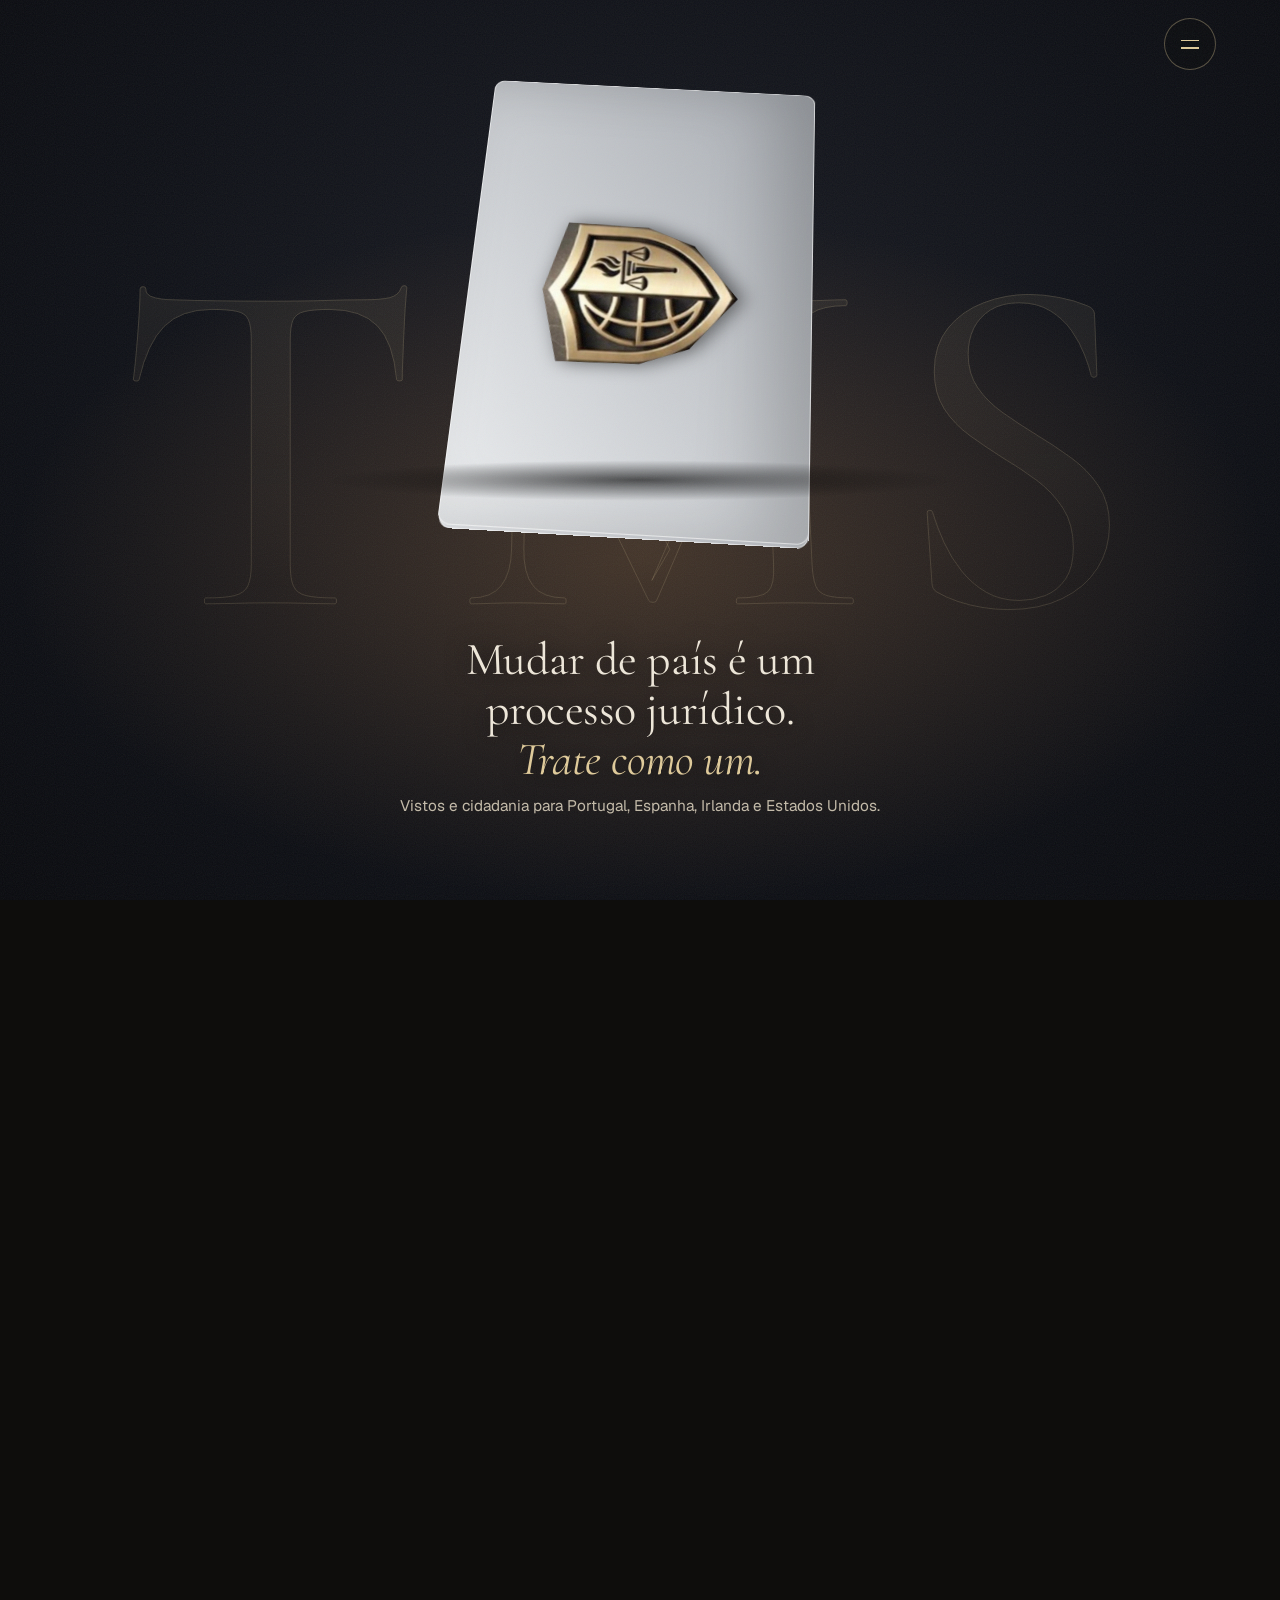
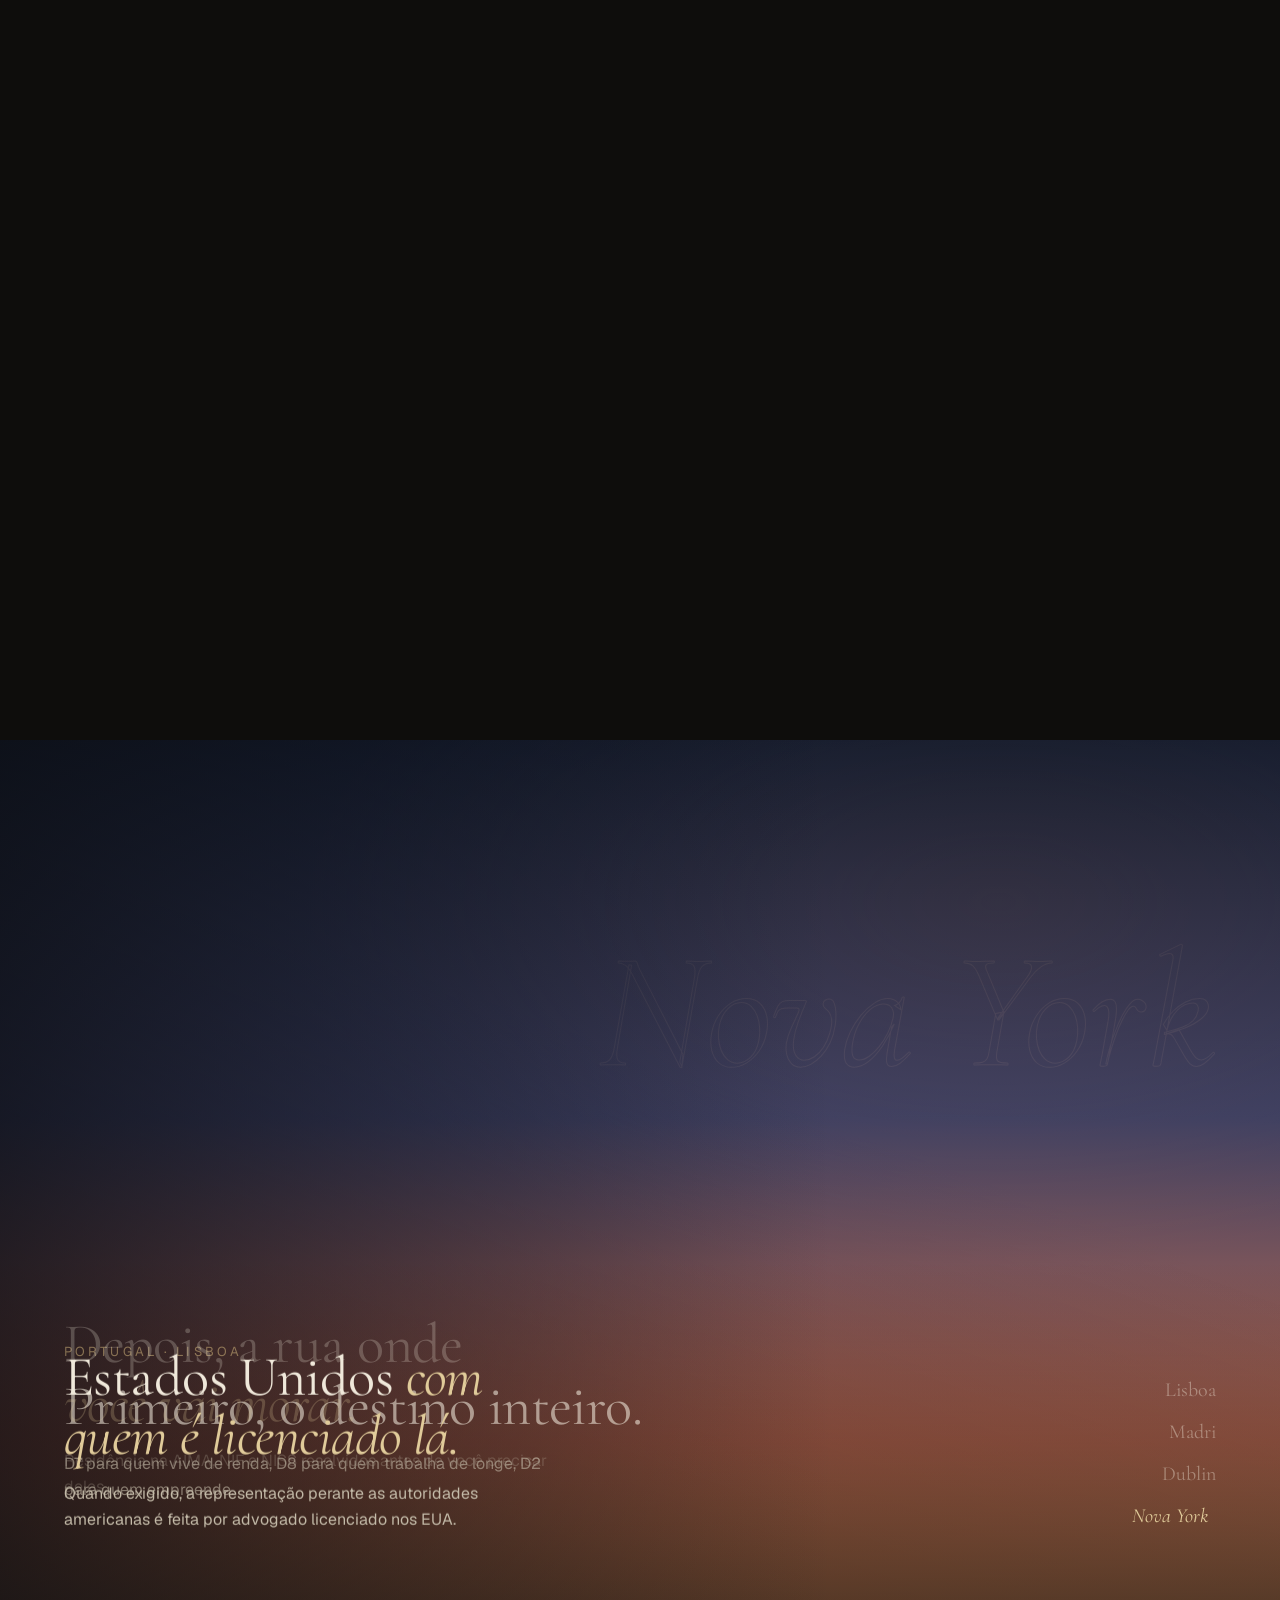
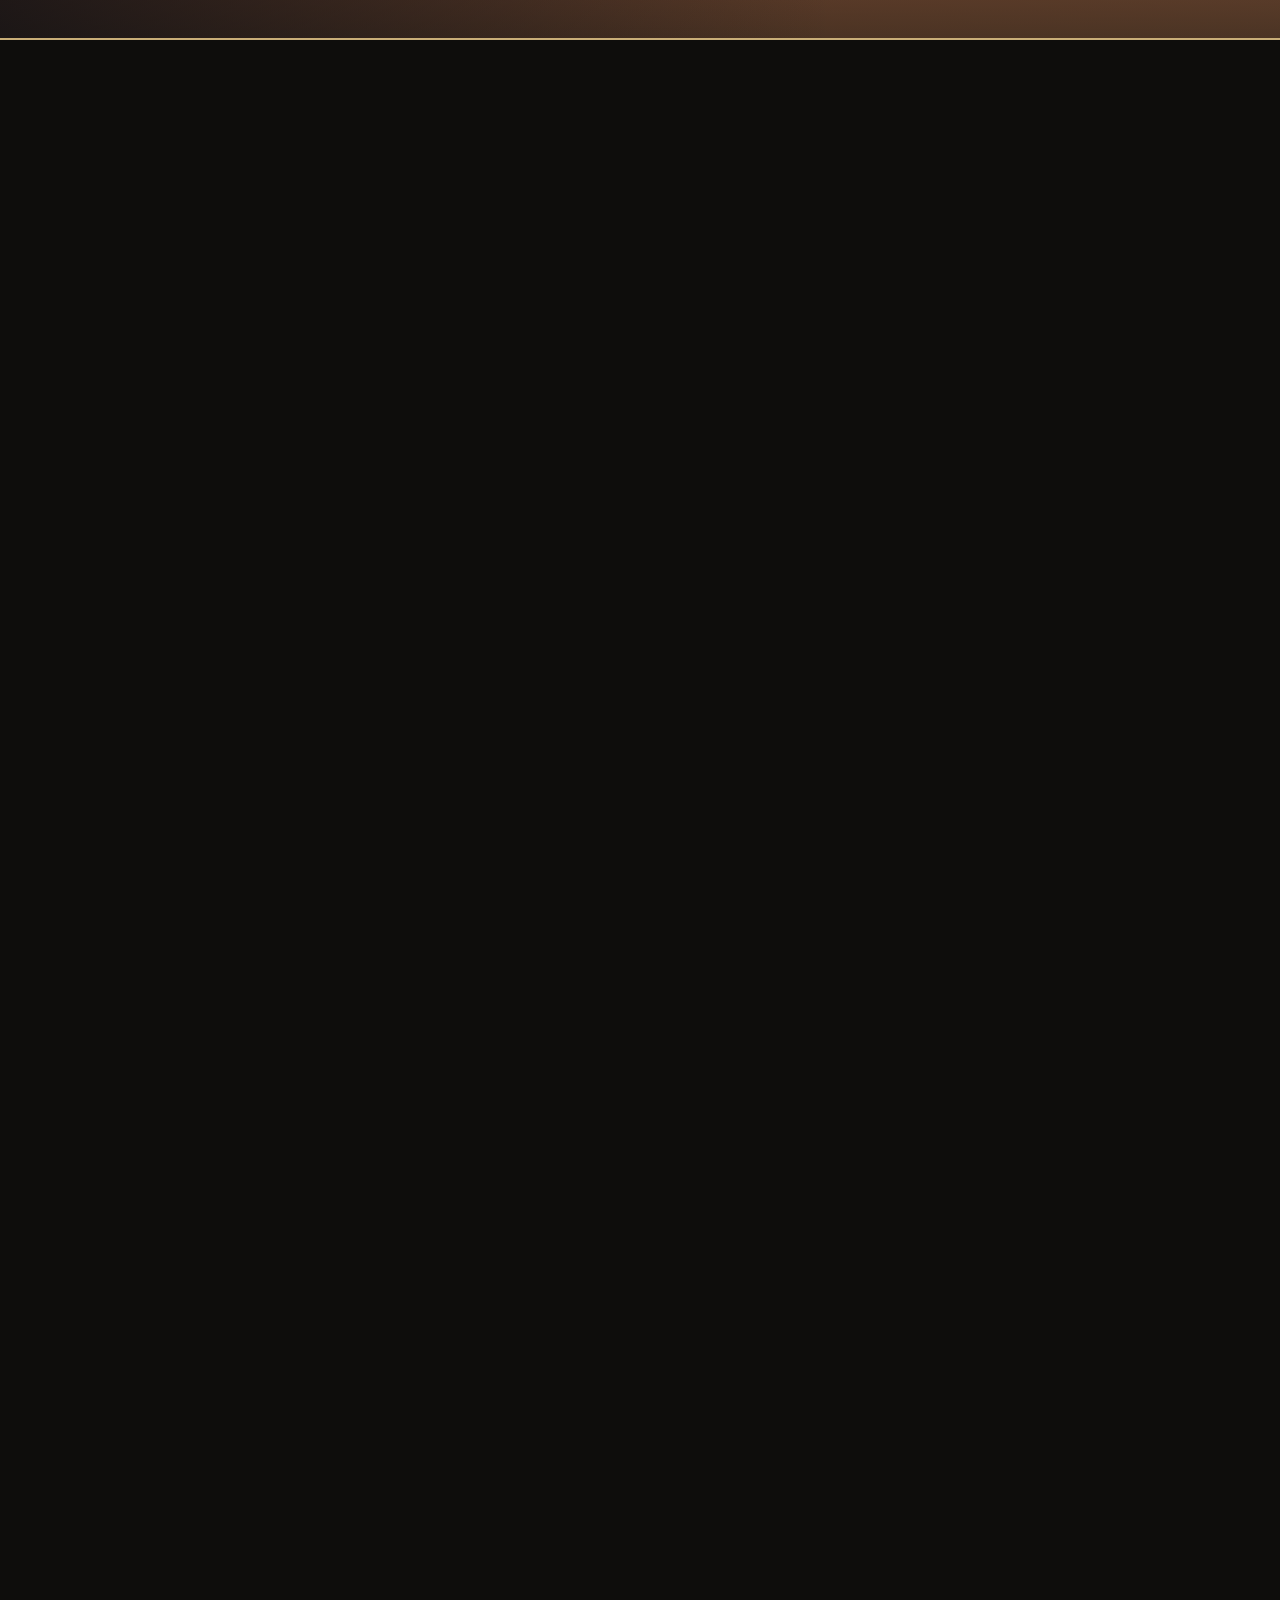
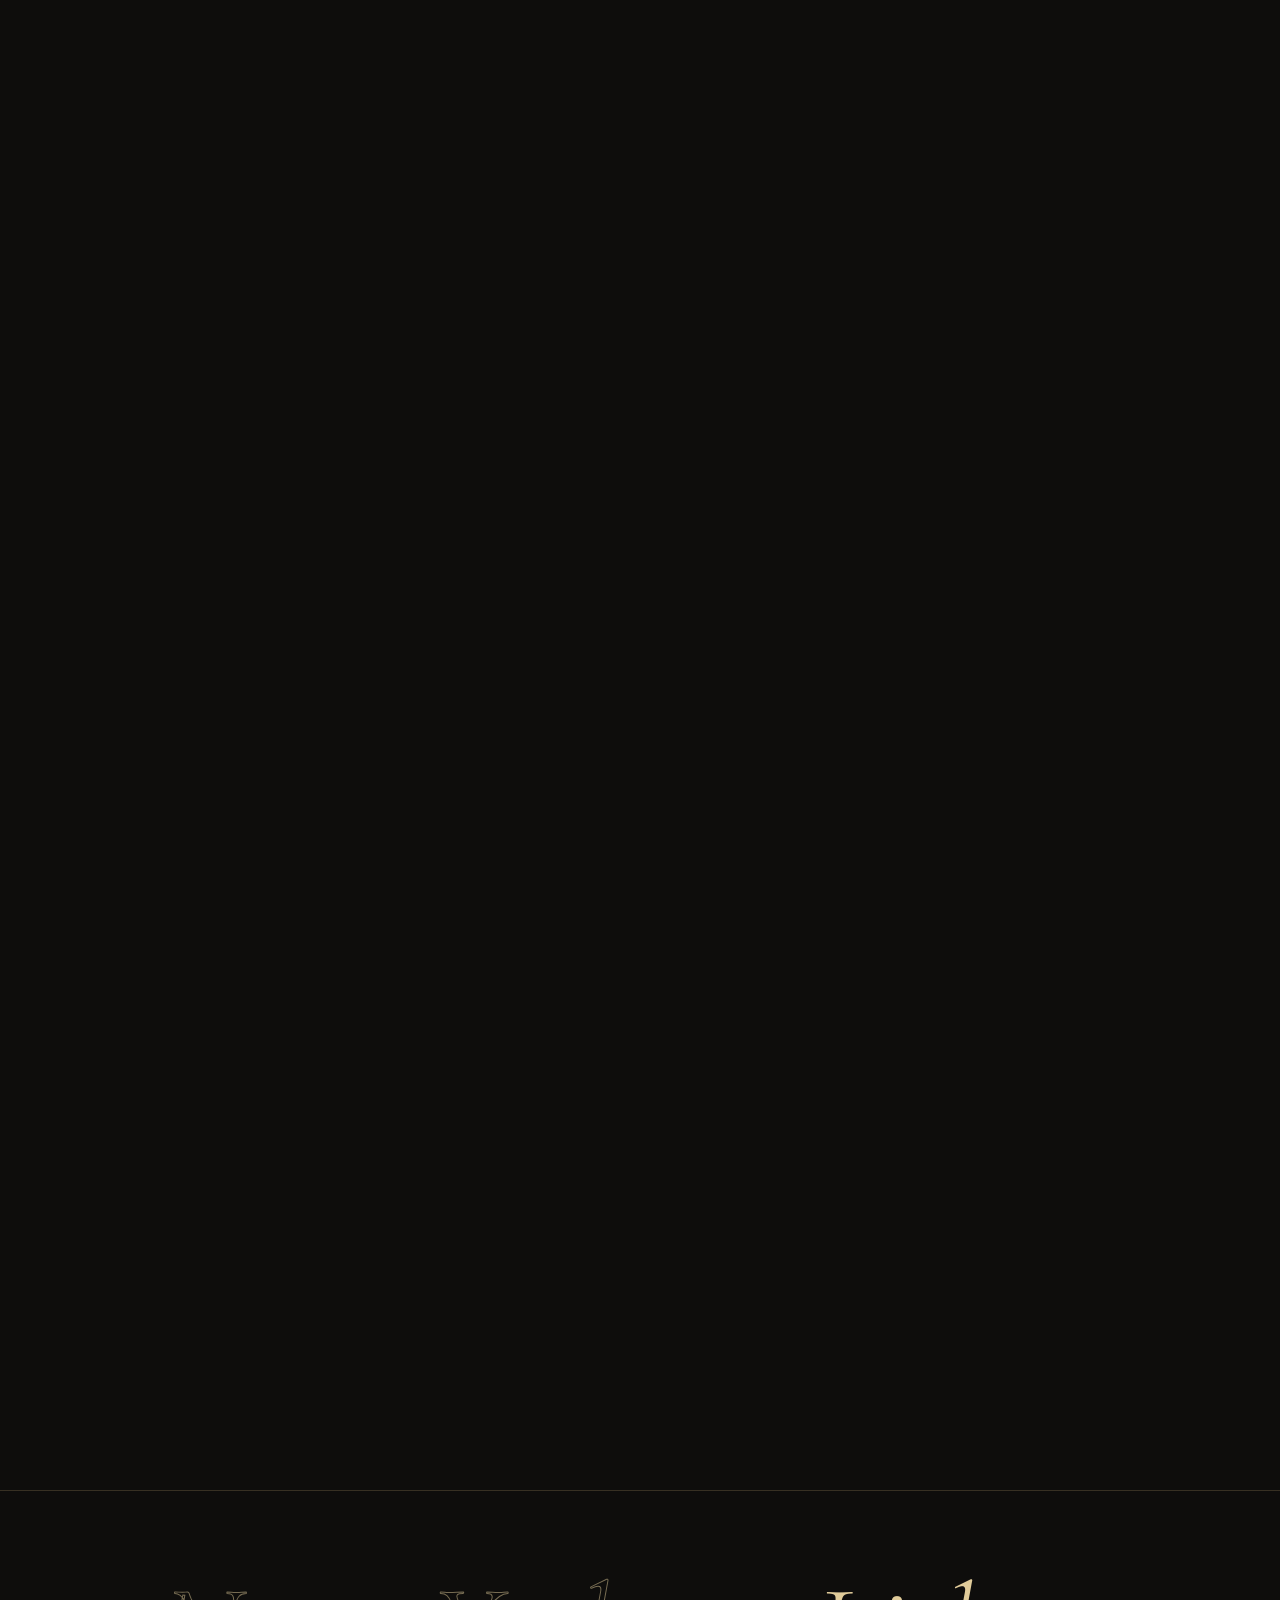
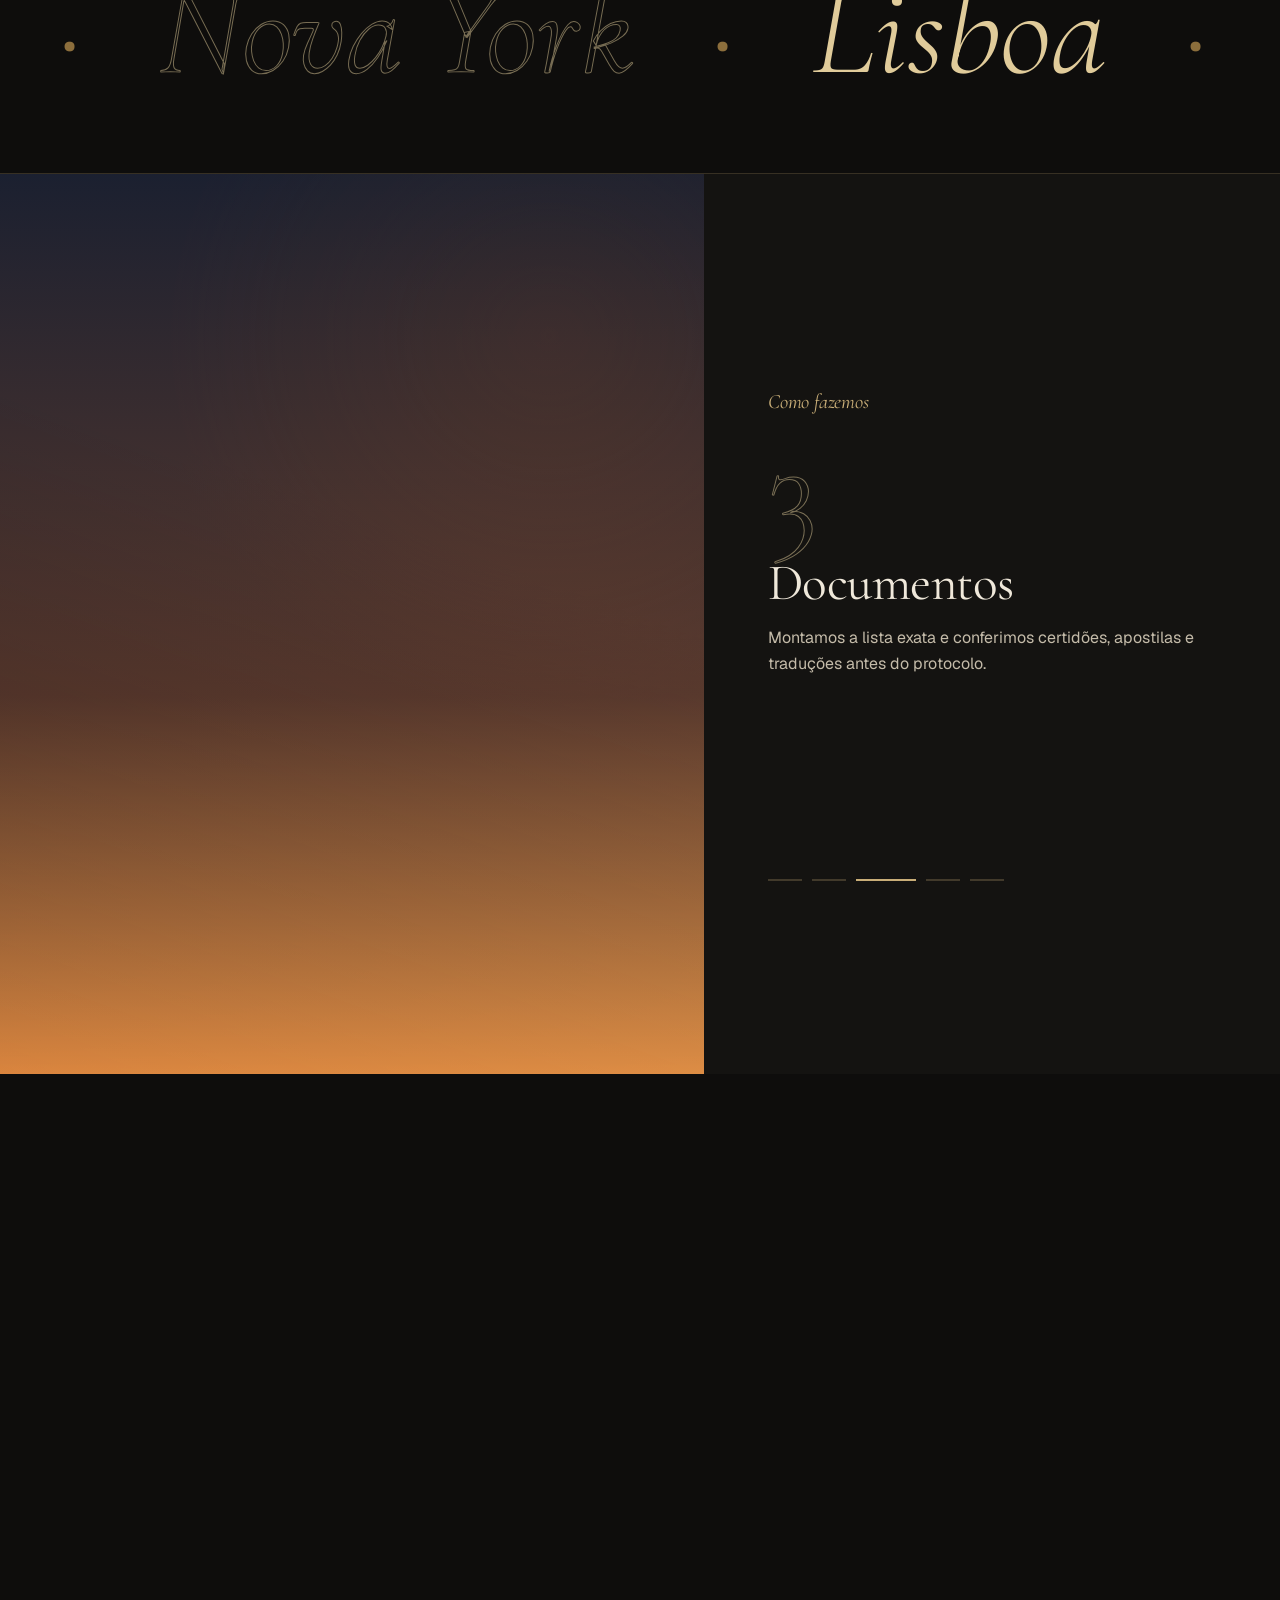
==== commit 3f7aebe1: "Cores no clima de pôr do sol, notebook prateado e ajustes por aparelho - Fotos recebem tratamento de" ====
--- a/site/index.html
+++ b/site/index.html
@@ -86,7 +86,7 @@
 
 <main>
 <!-- ABERTURA: notebook 3D com o escudo; a rolagem abre a tampa e entra na tela -->
-<section class="pin" id="abertura" aria-label="Abertura" style="--len:260vh">
+<section class="pin" id="abertura" aria-label="Abertura">
   <div class="stage open-stage">
     <p class="bg-name" aria-hidden="true">TMS</p>
     <div class="scene3d" aria-hidden="true">
@@ -109,7 +109,7 @@
 </section>
 
 <!-- CIDADES: cada cidade em 3 fotos (aérea, rua, detalhe), a câmera entrando -->
-<section class="pin" id="cidades" aria-label="As cidades" style="--len:1150vh">
+<section class="pin" id="cidades" aria-label="As cidades">
   <div class="stage">
     <div class="frame" data-img="cidades/lisboa-1" data-city="Lisboa" data-alt="Vista aérea de Lisboa, telhados e o rio Tejo">
       <div class="copy"><p class="place">Portugal · Lisboa</p><h2>Primeiro, o destino inteiro.</h2><p>D7 para quem vive de renda, D8 para quem trabalha de longe, D2 para quem empreende.</p></div></div>
@@ -147,7 +147,7 @@
 <div class="marquee" aria-hidden="true"><div class="mq-track" id="mq"><span>Lisboa</span><span>Madri</span><span>Dublin</span><span>Nova York</span><span>Lisboa</span><span>Madri</span><span>Dublin</span><span>Nova York</span></div></div>
 
 <!-- COMO FAZEMOS: tour; cada rolagem explica uma etapa -->
-<section class="pin" id="como-fazemos" aria-labelledby="tTitle" style="--len:560vh">
+<section class="pin" id="como-fazemos" aria-labelledby="tTitle">
   <div class="stage tour">
     <div class="tour-media">
       <div class="frame" data-img="tour/1-conversa" data-alt="Casal conversando com advogado sobre documentos"></div>
--- a/site/assets/css/main.css
+++ b/site/assets/css/main.css
@@ -74,42 +74,50 @@
 .mnu-foot{margin:0;color:var(--mute);font-size:14px}
 
 /* ========== seções fixadas (rolagem controla a cena) ========== */
-.pin{position:relative;height:var(--len,300vh)}
-.stage{position:sticky;top:0;height:100vh;height:100dvh;overflow:hidden;background:#0A0908}
+.pin{position:relative;height:var(--len,300svh)}
+#abertura{--len:260svh}#cidades{--len:1150svh}#como-fazemos{--len:560svh}
+.stage{position:sticky;top:0;height:100vh;height:100svh;overflow:hidden;background:#0B0D12}
 
 /* abertura: notebook */
-.open-stage{background:radial-gradient(ellipse at 50% 55%,#231D15 0%,#100E0B 55%,#0A0908 100%)}
+.open-stage{background:radial-gradient(ellipse 70% 55% at 50% 62%,rgba(227,154,79,.22) 0%,rgba(227,154,79,0) 70%),radial-gradient(ellipse at 50% 40%,#1A1C24 0%,#0E1016 60%,#090A0E 100%)}
 .bg-name{position:absolute;left:50%;top:50%;margin:0;transform:translate(-50%,-50%);font-family:var(--disp);font-weight:500;font-size:clamp(180px,38vw,640px);line-height:1;letter-spacing:.06em;color:transparent;-webkit-text-stroke:1px rgba(224,203,154,.16);background:linear-gradient(180deg,rgba(224,203,154,.10),rgba(224,203,154,0) 80%);-webkit-background-clip:text;background-clip:text;pointer-events:none;user-select:none;white-space:nowrap}
-.scene3d{position:absolute;inset:0;perspective:1800px;perspective-origin:50% 40%;display:flex;align-items:center;justify-content:center}
-.rig{--W:min(520px,74vw);--D:calc(var(--W) * .66);position:relative;width:0;height:0;transform-style:preserve-3d;will-change:transform}
+.scene3d{position:absolute;inset:0 0 22% 0;perspective:1800px;perspective-origin:50% 40%;display:flex;align-items:center;justify-content:center}
+.rig{--W:min(520px,74vw,105svh);--D:calc(var(--W) * .66);position:relative;width:0;height:0;transform-style:preserve-3d;will-change:transform}
 .base,.base-edge,.lid{position:absolute;transform-style:preserve-3d}
-.base{width:var(--W);height:var(--D);left:calc(var(--W) / -2);top:calc(var(--D) / -2);transform:rotateX(90deg);border-radius:10px;background:linear-gradient(160deg,#3B3833,#24221F 60%,#1B1A18);box-shadow:inset 0 0 0 1px rgba(255,255,255,.06)}
-.base .keys{position:absolute;left:8%;right:8%;top:10%;height:48%;border-radius:4px;background:repeating-linear-gradient(90deg,#141312 0 calc(var(--W)*.052),#1f1d1b calc(var(--W)*.052) calc(var(--W)*.058)),#141312;opacity:.9;mask:repeating-linear-gradient(180deg,#000 0 16%,transparent 16% 20%)}
-.base .pad{position:absolute;left:36%;right:36%;bottom:8%;height:26%;border-radius:5px;background:#2C2A27;box-shadow:inset 0 0 0 1px rgba(255,255,255,.05)}
-.base-edge{width:var(--W);height:12px;left:calc(var(--W) / -2);top:0;transform:translateZ(calc(var(--D) / 2));border-radius:0 0 10px 10px;background:linear-gradient(180deg,#46423C,#1E1D1B)}
+.base{width:var(--W);height:var(--D);left:calc(var(--W) / -2);top:calc(var(--D) / -2);transform:rotateX(90deg);border-radius:12px;background:linear-gradient(160deg,#E4E6E9 0%,#C7CACF 45%,#A9ADB3 100%);box-shadow:inset 0 0 0 1px rgba(255,255,255,.55),inset 0 -8px 18px rgba(0,0,0,.12)}
+.base .keys{position:absolute;left:9%;right:9%;top:9%;height:47%;border-radius:4px;background:repeating-linear-gradient(90deg,#1B1C1F 0 calc(var(--W)*.05),#B9BCC1 calc(var(--W)*.05) calc(var(--W)*.057));-webkit-mask:repeating-linear-gradient(180deg,#000 0 15%,transparent 15% 20%);mask:repeating-linear-gradient(180deg,#000 0 15%,transparent 15% 20%)}
+.base .pad{position:absolute;left:33%;right:33%;bottom:7%;height:29%;border-radius:6px;background:linear-gradient(160deg,#D2D5D9,#B4B8BD);box-shadow:inset 0 0 0 1px rgba(0,0,0,.08)}
+.base-edge{width:var(--W);height:10px;left:calc(var(--W) / -2);top:0;transform:translateZ(calc(var(--D) / 2));border-radius:0 0 12px 12px;background:linear-gradient(180deg,#D7DADE,#8E9298)}
 .lid{width:var(--W);height:var(--D);left:calc(var(--W) / -2);top:calc(var(--D) * -1);transform-origin:50% 100%;transform:translate3d(0,-9px,calc(var(--D) / -2)) rotateX(-90deg)}
 .lid-face{position:absolute;inset:0;border-radius:12px;backface-visibility:hidden;-webkit-backface-visibility:hidden;overflow:hidden}
-.screen{background:#0B0B0B;padding:3.2%;box-shadow:inset 0 0 0 1px rgba(255,255,255,.08)}
+.screen{background:#050506;padding:2.6% 2.4% 4.2%;box-shadow:inset 0 0 0 2px #B9BCC1,inset 0 0 0 3px #050506}
+.screen:before{content:"";position:absolute;left:50%;top:1%;width:5px;height:5px;margin-left:-2.5px;border-radius:50%;background:#1E2A33;box-shadow:inset 0 0 1px rgba(120,180,220,.6)}
 .screen-img{position:relative;width:100%;height:100%;border-radius:3px;overflow:hidden;background:radial-gradient(ellipse at 60% 40%,#3A2E1E,#141210 70%) center/cover;display:flex;align-items:flex-end;padding:6%}
 .screen-img span{font-family:var(--disp);font-style:italic;font-size:clamp(28px,4vw,52px);color:var(--gold2)}
 .screen-img.has-img span{display:none}
-.cover{transform:rotateY(180deg) rotateZ(180deg);background:linear-gradient(145deg,#4A463F 0%,#2B2925 45%,#1C1B19 100%);display:flex;align-items:center;justify-content:center;box-shadow:inset 0 0 0 1px rgba(255,255,255,.08),inset 0 -30px 60px rgba(0,0,0,.35)}
+.cover{transform:rotateY(180deg) rotateZ(180deg);background:linear-gradient(145deg,#EEF0F2 0%,#CDD0D4 42%,#A7ABB1 100%);display:flex;align-items:center;justify-content:center;box-shadow:inset 0 0 0 1px rgba(255,255,255,.6),inset 0 -40px 70px rgba(0,0,0,.18)}
 .logo3d{position:relative;width:34%;aspect-ratio:445/500;transform-style:preserve-3d;filter:drop-shadow(0 6px 10px rgba(0,0,0,.55))}
 .logo3d img{position:absolute;inset:0;width:100%;height:100%;object-fit:cover;clip-path:polygon(50% 1%,96% 11%,95% 52%,84% 76%,50% 99%,16% 76%,5% 52%,4% 11%)}
 .floor-shadow{position:absolute;left:50%;top:62%;width:min(640px,86vw);height:90px;margin-left:calc(min(640px,86vw) / -2);border-radius:50%;background:radial-gradient(closest-side,rgba(0,0,0,.65),transparent);transform:rotateX(70deg);pointer-events:none}
 .open-copy{position:absolute;left:var(--gut);right:var(--gut);bottom:max(9vh,70px);z-index:3;text-align:center;will-change:opacity,transform}
-.open-copy h1{font-size:clamp(30px,3.6vw,54px);line-height:1.08;margin:0 auto 10px;max-width:20ch;text-wrap:balance}
+.open-copy h1{text-shadow:0 2px 24px rgba(11,13,18,.9);font-size:clamp(30px,3.6vw,54px);line-height:1.08;margin:0 auto 10px;max-width:20ch;text-wrap:balance}
 .open-copy p{margin:0;color:var(--ink2);font-size:clamp(15px,1.2vw,18px)}
 .screen-fill{position:absolute;inset:0;z-index:4;opacity:0;pointer-events:none;background:#0A0908 center/cover}
 
 /* cidades e tour: quadros que se abrem uns sobre os outros */
 .frame{position:absolute;inset:0;visibility:hidden}
 .frame.on{visibility:visible}
-.frame .media{position:absolute;inset:0;overflow:hidden;will-change:clip-path;background:radial-gradient(ellipse at 65% 40%,#2A2319 0%,#12100D 60%,#0A0908 100%)}
-.frame .media img{position:absolute;inset:0;width:100%;height:100%;object-fit:cover;will-change:transform}
+.frame .media{position:absolute;inset:0;overflow:hidden;will-change:clip-path;background:var(--sky,linear-gradient(180deg,#1B2030 0%,#5A3A2E 58%,#E39A4F 100%))}
+.frame .media:after{content:"";position:absolute;inset:0;pointer-events:none;background:radial-gradient(ellipse 80% 60% at 78% 18%,rgba(255,176,96,.24),rgba(255,176,96,0) 70%),linear-gradient(200deg,rgba(18,23,34,0) 40%,rgba(18,23,34,.42) 100%);mix-blend-mode:soft-light}
+.frame .media img{position:absolute;inset:-3%;width:106%;height:106%;object-fit:cover;will-change:transform;filter:saturate(1.08) contrast(1.06) sepia(.08);translate:calc(var(--px,0) * -16px) calc(var(--py,0) * -10px)}
+[data-tone="lisboa"]{--sky:linear-gradient(180deg,#24304A 0%,#8A5A4A 52%,#F0A65E 82%,#F6C47E 100%)}
+[data-tone="madri"]{--sky:linear-gradient(180deg,#2A2440 0%,#9A5060 48%,#E88A5A 80%,#F2B56E 100%)}
+[data-tone="dublin"]{--sky:linear-gradient(180deg,#16242E 0%,#2F4D58 45%,#B9785A 82%,#E2A06A 100%)}
+[data-tone="nova-york"]{--sky:linear-gradient(180deg,#141C30 0%,#3C3F62 42%,#C26E52 78%,#F0A05A 100%)}
+.frame .fb{mix-blend-mode:overlay}
 .frame .fb{position:absolute;right:var(--gut);top:22vh;font-family:var(--disp);font-style:italic;font-weight:300;font-size:clamp(70px,13vw,210px);line-height:.9;color:transparent;-webkit-text-stroke:1px rgba(224,203,154,.3);pointer-events:none}
 .frame.has-img .fb{display:none}
-#cidades .stage:after{content:"";position:absolute;inset:0;z-index:1;pointer-events:none;background:linear-gradient(90deg,rgba(10,9,8,.72) 0%,rgba(10,9,8,.3) 40%,rgba(10,9,8,0) 65%),linear-gradient(0deg,rgba(10,9,8,.7),rgba(10,9,8,0) 40%)}
+#cidades .stage:after{content:"";position:absolute;inset:0;z-index:1;pointer-events:none;background:linear-gradient(90deg,rgba(11,13,18,.74) 0%,rgba(11,13,18,.3) 40%,rgba(11,13,18,0) 65%),linear-gradient(0deg,rgba(11,13,18,.72),rgba(11,13,18,0) 42%)}
 .copy{position:absolute;left:var(--gut);bottom:max(12vh,100px);z-index:2;width:min(600px,calc(100% - 2*var(--gut)));will-change:transform,opacity}
 .copy h2{font-size:clamp(34px,4.4vw,68px);line-height:1.04;margin-bottom:16px;text-wrap:balance}
 .copy p{margin:0;max-width:44ch;color:var(--ink2);font-size:clamp(16px,1.2vw,19px)}
@@ -153,7 +161,7 @@
 .tab:hover{color:var(--ink);border-color:rgba(224,203,154,.5)}
 .tab[aria-selected="true"]{background:var(--gold);color:#15110B;border-color:var(--gold)}
 .dest{display:grid;grid-template-columns:minmax(0,5fr) minmax(0,7fr);gap:clamp(28px,4vw,64px);align-items:start}
-.dest-media{position:sticky;top:40px;margin:0;aspect-ratio:4/5;overflow:hidden;background:radial-gradient(ellipse at 60% 35%,#2A2319,#12100D 70%)}
+.dest-media{position:sticky;top:40px;margin:0;aspect-ratio:4/5;overflow:hidden;background:var(--sky,#12100D);transition:background .6s}
 .dest-media img{position:absolute;inset:0;width:100%;height:100%;object-fit:cover;clip-path:circle(0% at var(--cx,50%) var(--cy,50%));transform:scale(1.15);transition:clip-path 1.1s cubic-bezier(.77,0,.18,1),transform 1.8s var(--ease)}
 .dest-media img.open{clip-path:circle(150% at var(--cx,50%) var(--cy,50%));transform:scale(1)}
 .dest-media figcaption{position:absolute;left:24px;bottom:22px;right:24px;z-index:2}
@@ -236,7 +244,7 @@
 }
 @media (max-width:760px){
   body{font-size:16px}
-  #cidades .stage:after{background:linear-gradient(0deg,rgba(10,9,8,.9) 0%,rgba(10,9,8,.5) 45%,rgba(10,9,8,.05) 75%)}
+  #cidades .stage:after{background:linear-gradient(0deg,rgba(11,13,18,.92) 0%,rgba(11,13,18,.5) 45%,rgba(11,13,18,.05) 75%)}
   .copy{bottom:calc(110px + env(safe-area-inset-bottom,0px))}
   .rail{top:max(26px,env(safe-area-inset-top));bottom:auto;left:var(--gut);right:auto;align-items:flex-start;font-size:18px}
   .rail li:not(.on){display:none}
@@ -254,3 +262,14 @@
   *{transition-duration:.01ms!important;animation:none!important}
   .rv{opacity:1;transform:none}
 }
+
+/* ===== vários aparelhos ===== */
+@media (max-width:760px){#abertura{--len:220svh}#cidades{--len:960svh}#como-fazemos{--len:470svh}}
+@media (max-height:520px) and (orientation:landscape){
+  .copy{bottom:22px;width:min(520px,60vw)}.copy h2{font-size:clamp(24px,4.2vw,36px);margin-bottom:8px}.copy p{font-size:14px}.copy .place{margin-bottom:6px}
+  .open-copy{bottom:14px}.open-copy h1{font-size:26px}.open-copy p{display:none}
+  .rail{display:none}.tour{grid-template-columns:1fr 1fr;grid-template-rows:none}.tour-text{padding:24px var(--gut)}.tour-step b{font-size:54px}.tour-step h3{font-size:30px}.tour-steps{min-height:180px}
+  .menu-btn{width:44px;height:44px;top:10px}
+}
+@media (min-width:1800px){.rig{--W:min(680px,40vw)}.copy{width:min(760px,45vw)}.wrap{max-width:1560px}}
+@media (hover:none){.vg div:hover{background:var(--bg)}.menu-btn:hover{transform:none}}
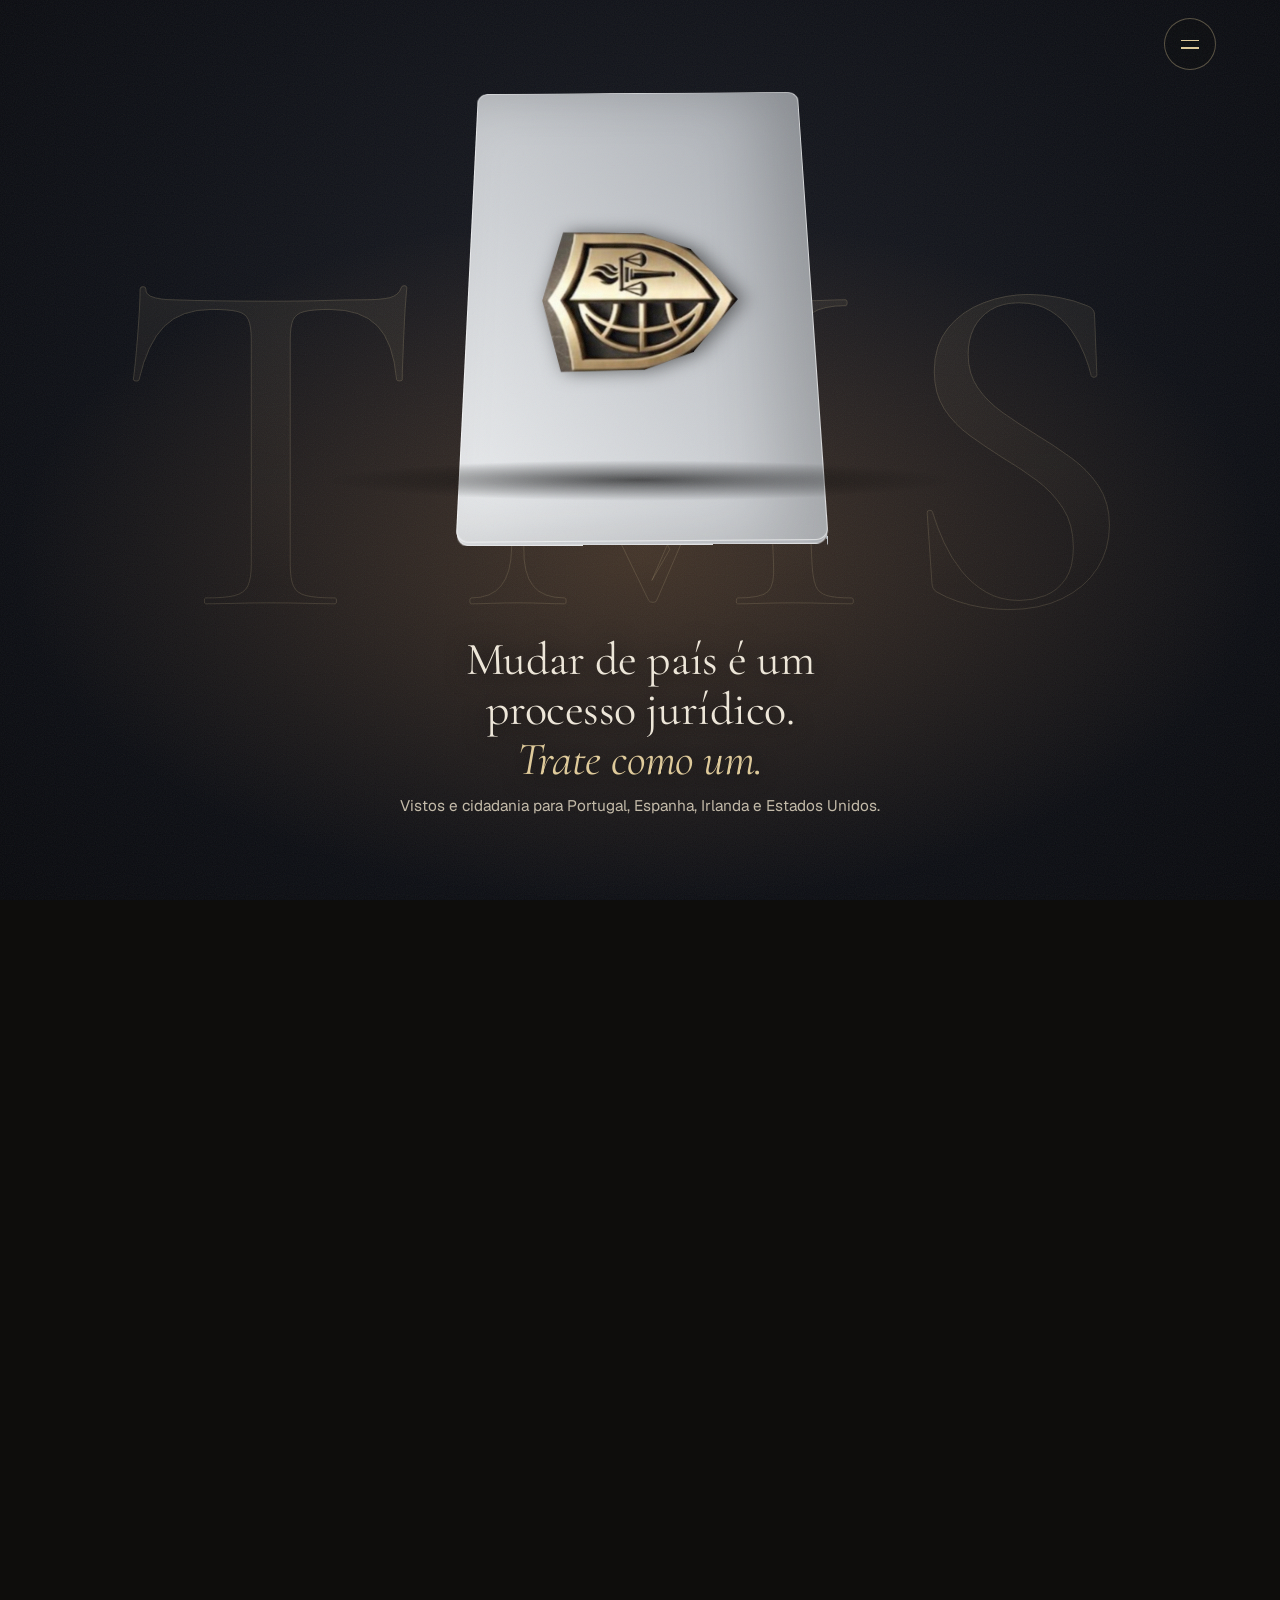
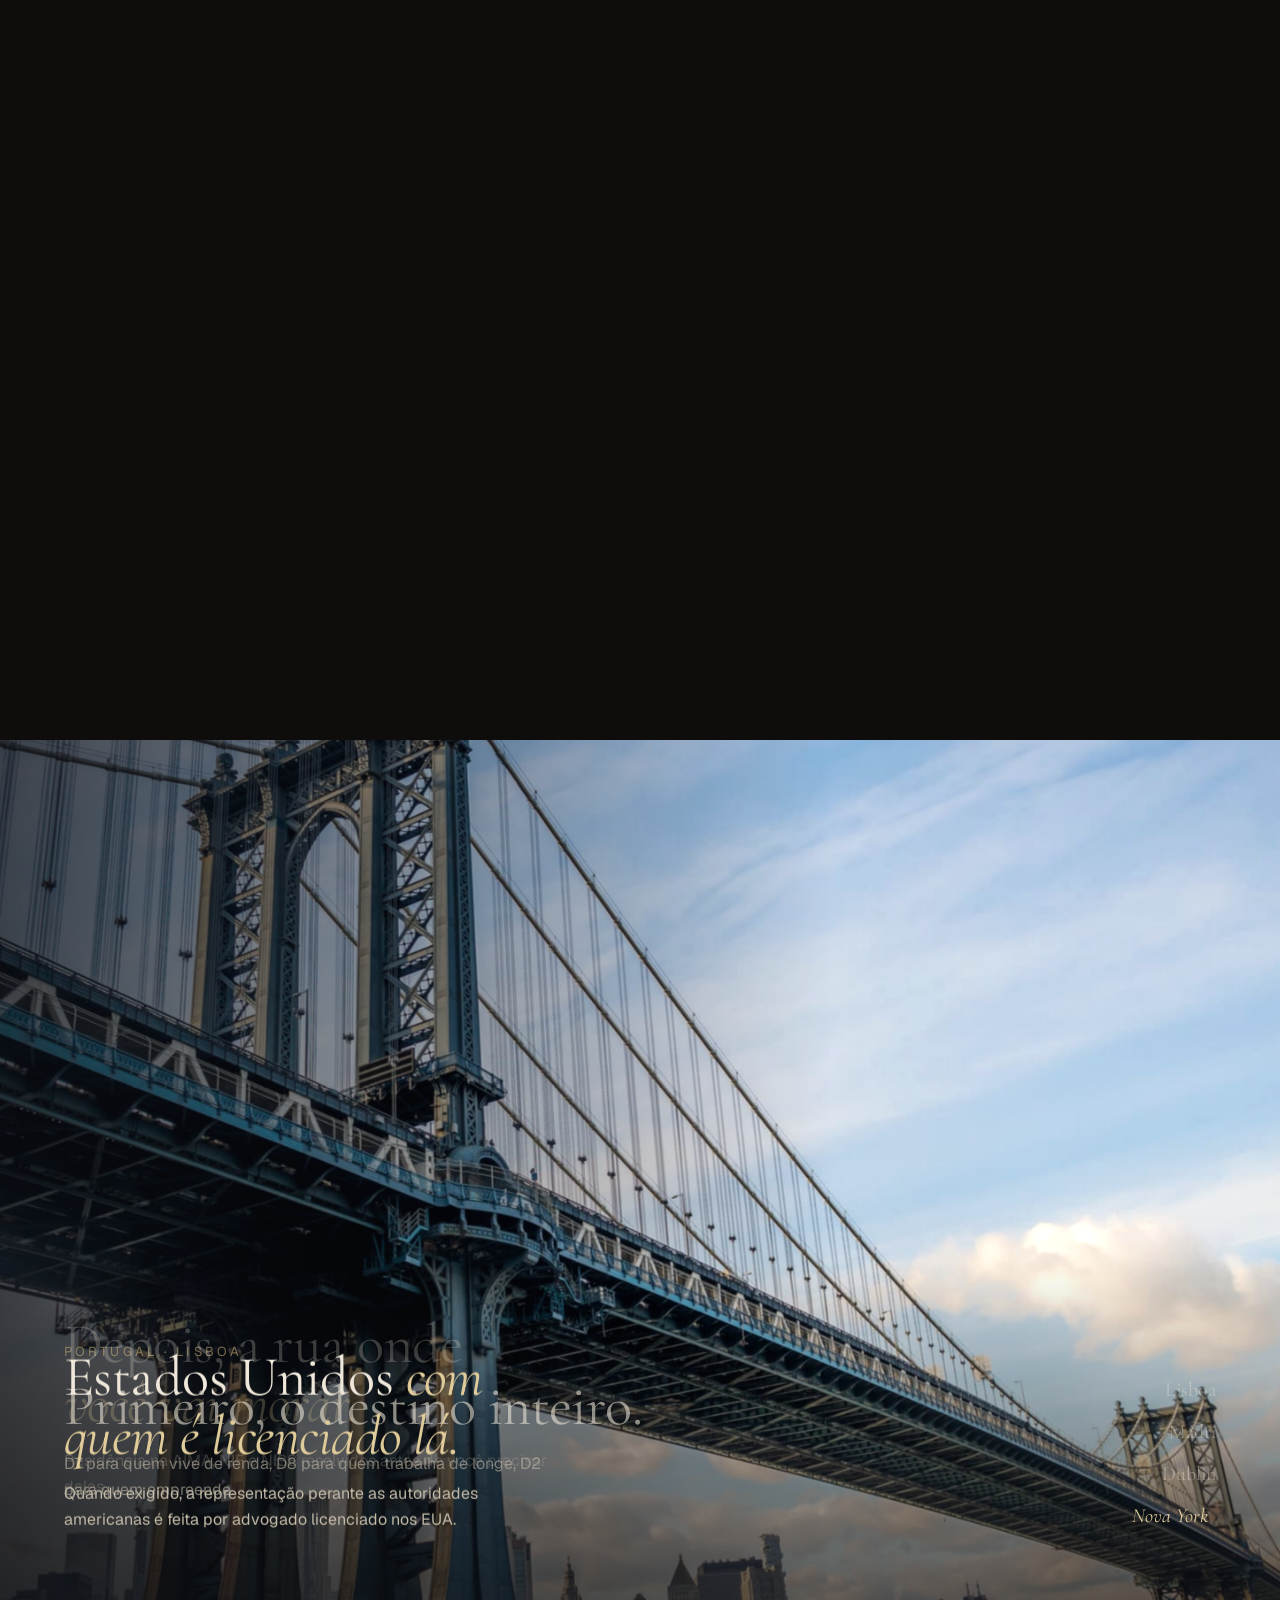
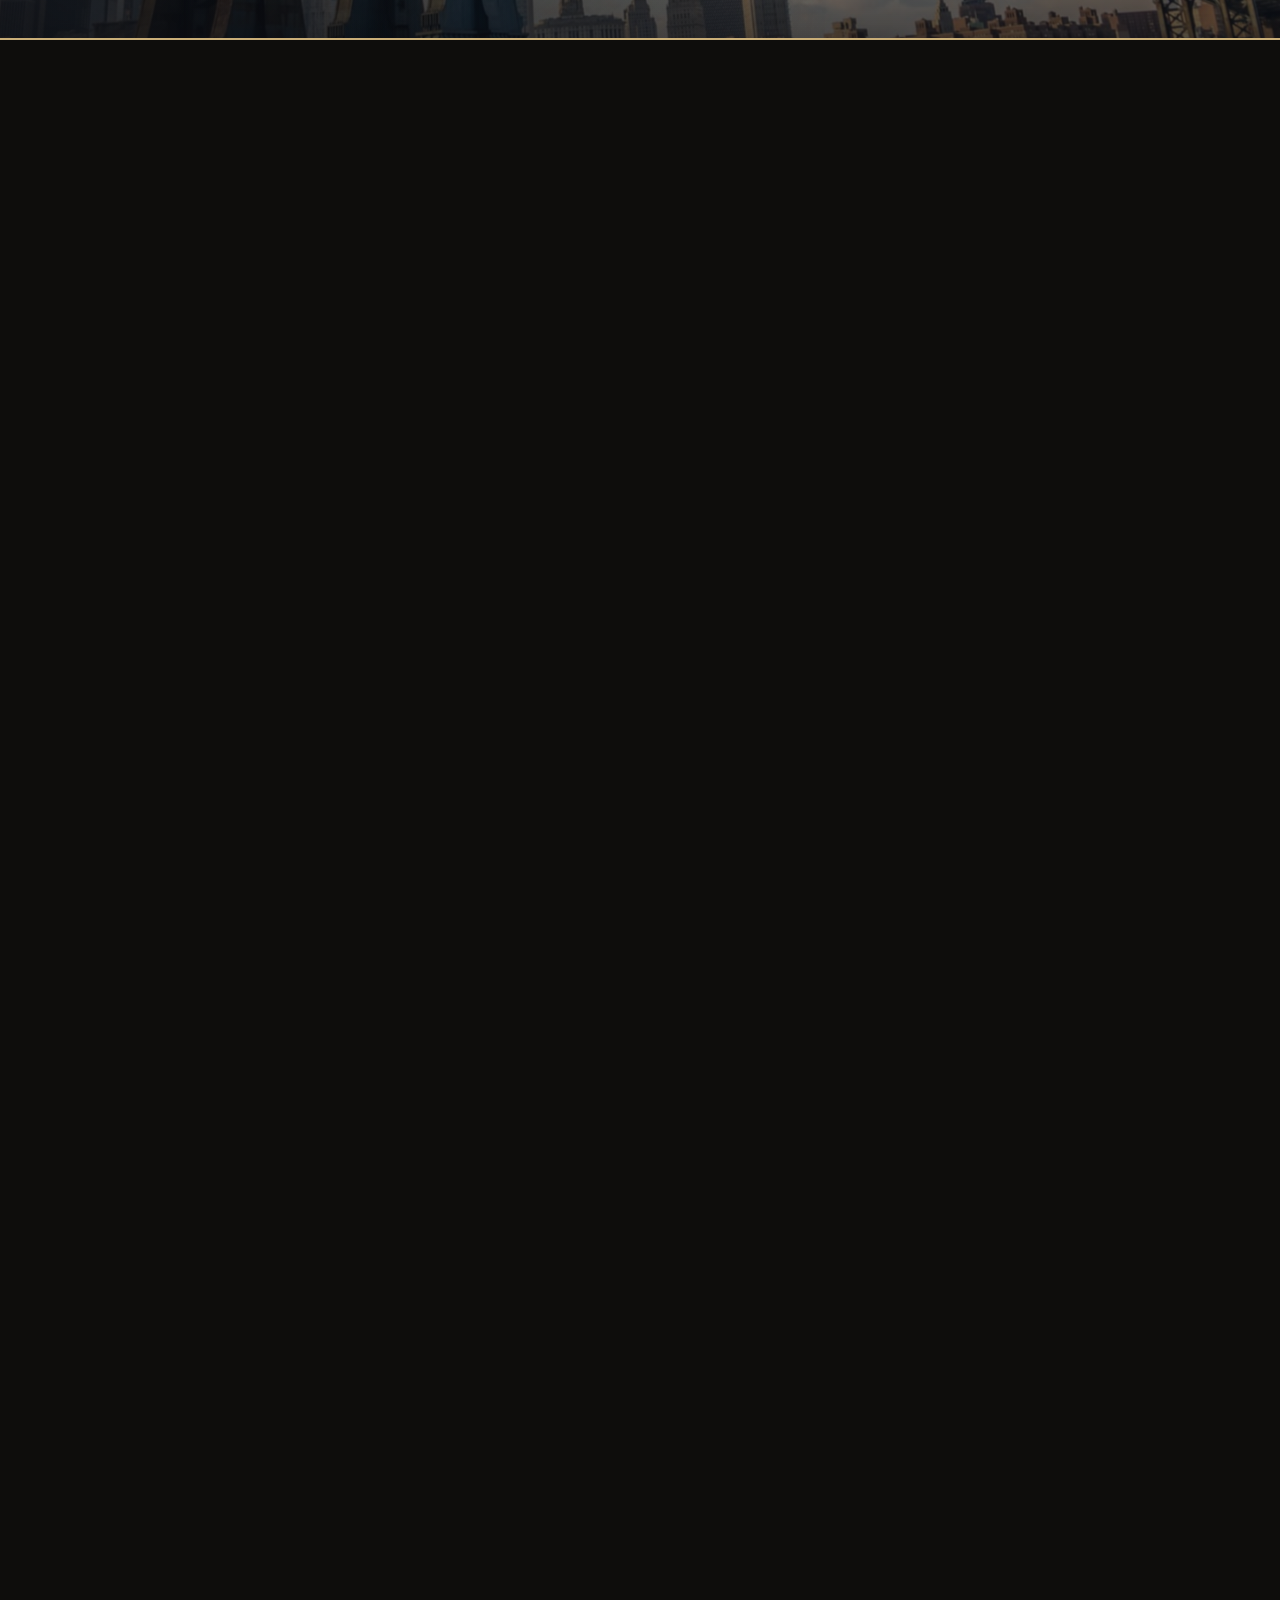
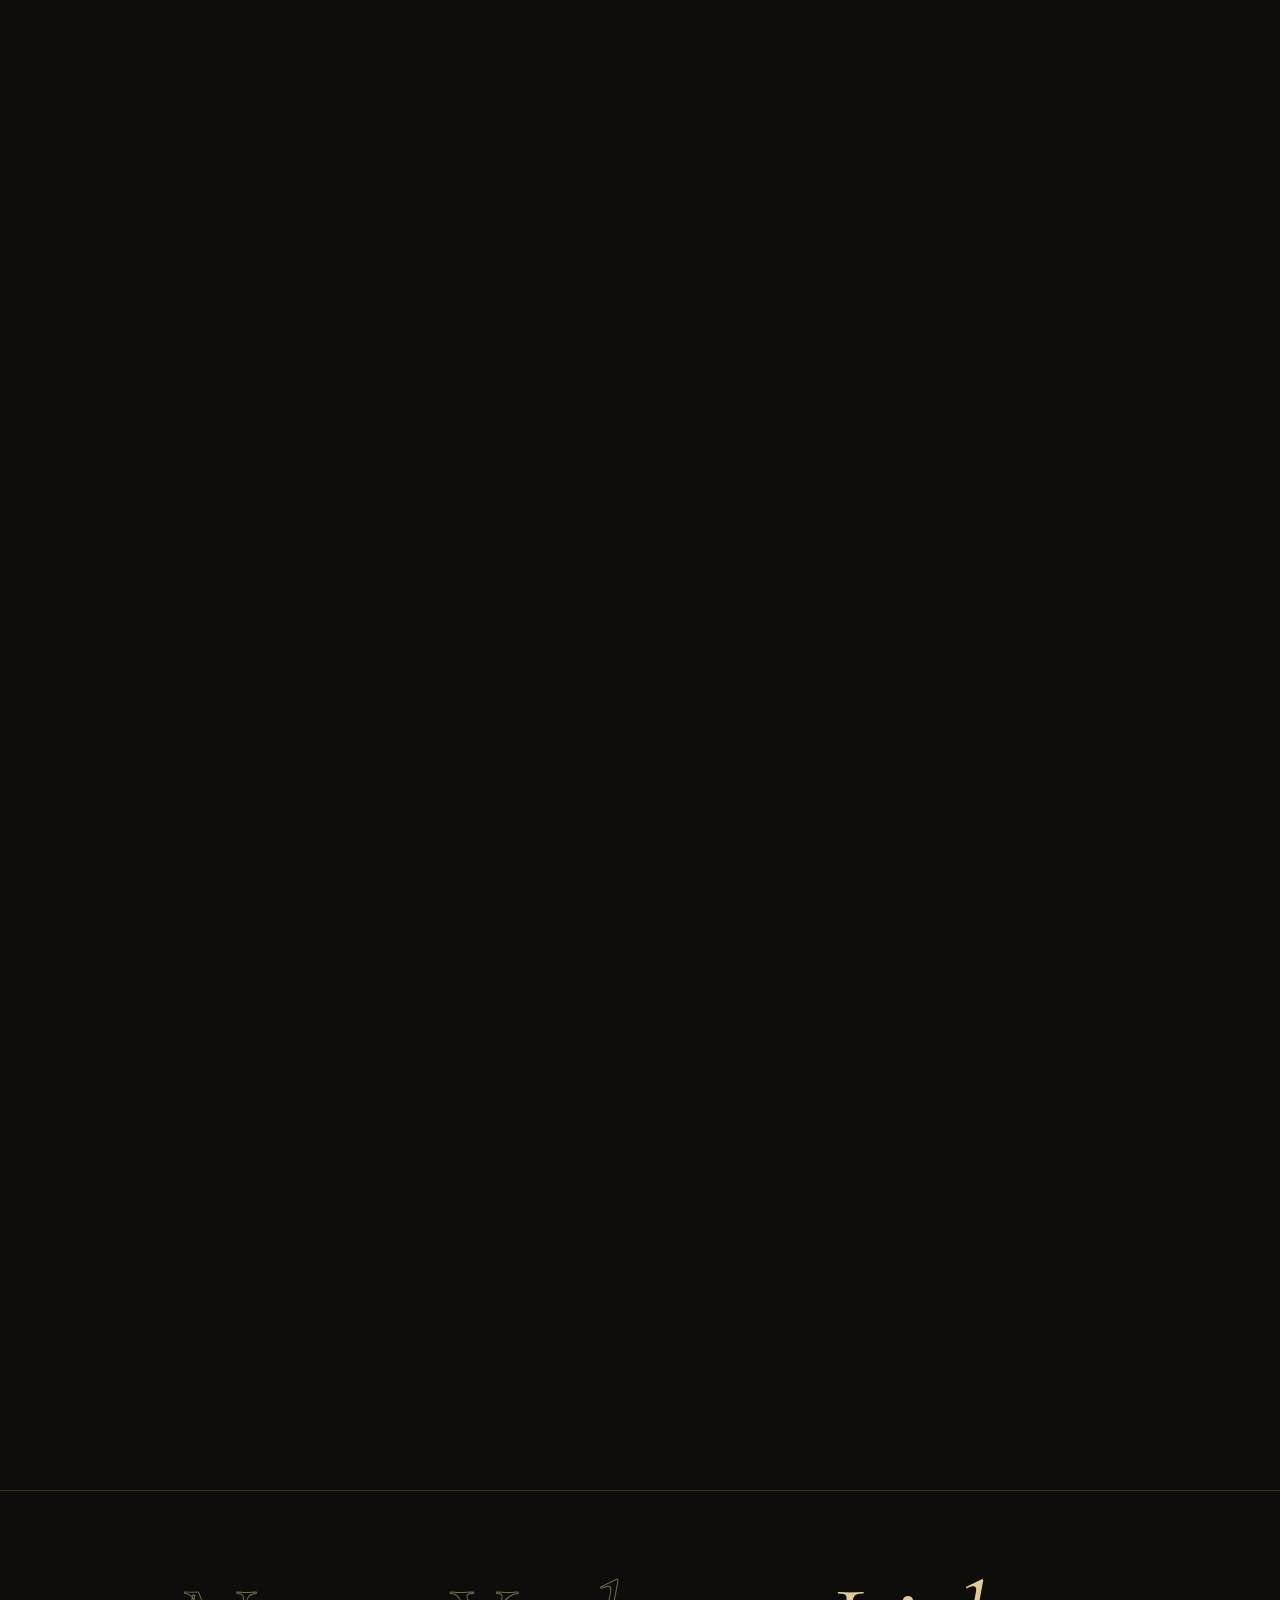
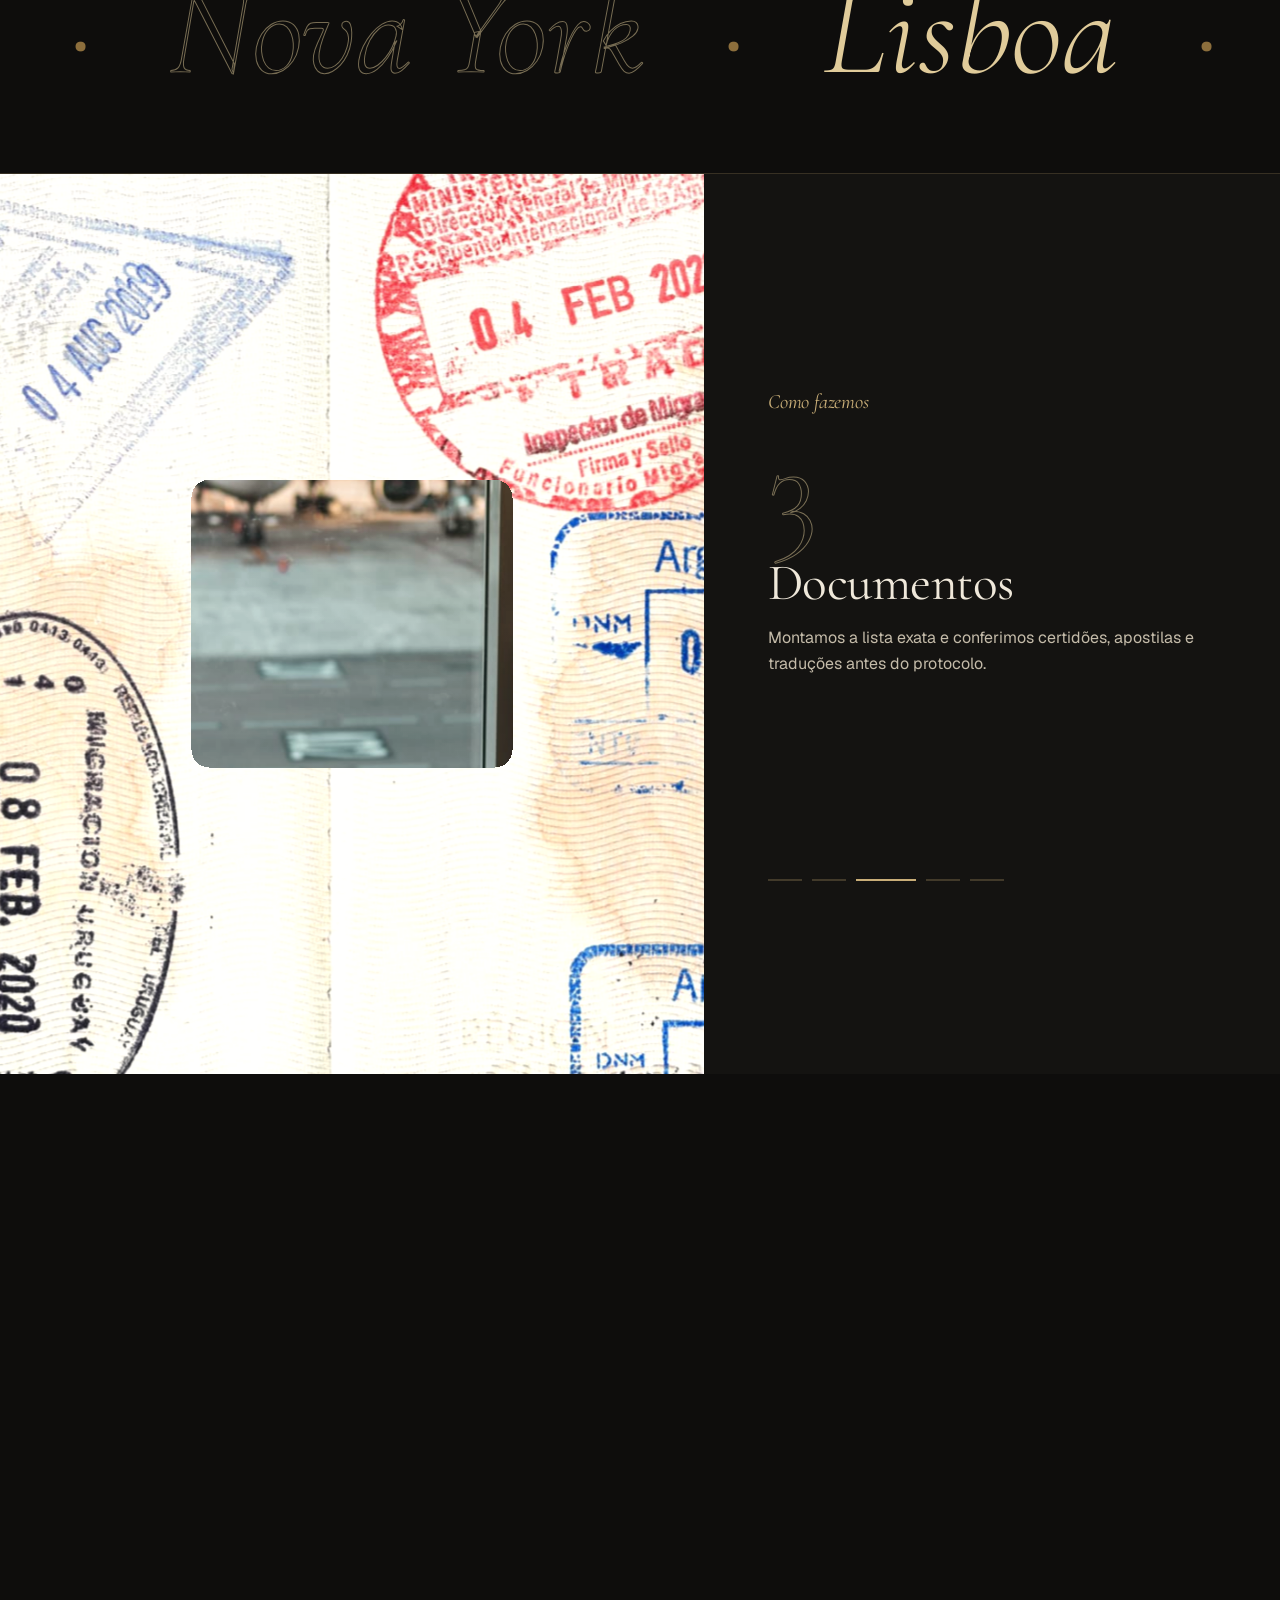
==== commit 995adada: "Fotos reais licenciadas no Adobe Stock (coleção gratuita) - 12 fotos de cidades (Lisboa, Madri, Dubl" ====
--- a/site/index.html
+++ b/site/index.html
@@ -111,32 +111,32 @@
 <!-- CIDADES: cada cidade em 3 fotos (aérea, rua, detalhe), a câmera entrando -->
 <section class="pin" id="cidades" aria-label="As cidades">
   <div class="stage">
-    <div class="frame" data-img="cidades/lisboa-1" data-city="Lisboa" data-alt="Vista aérea de Lisboa, telhados e o rio Tejo">
+    <div class="frame" data-img="cidades/lisboa-1" data-city="Lisboa" data-alt="Lisboa vista do alto, com o Castelo de São Jorge e o rio Tejo">
       <div class="copy"><p class="place">Portugal · Lisboa</p><h2>Primeiro, o destino inteiro.</h2><p>D7 para quem vive de renda, D8 para quem trabalha de longe, D2 para quem empreende.</p></div></div>
-    <div class="frame" data-img="cidades/lisboa-2" data-city="Lisboa" data-alt="Rua de Alfama com o elétrico amarelo">
+    <div class="frame" data-img="cidades/lisboa-2" data-city="Lisboa" data-alt="Elétrico 28 numa rua de Lisboa">
       <div class="copy"><h2>Depois, a rua onde <em>você vai morar.</em></h2><p>Residência na AIMA, NIF e NISS resolvidos antes de você precisar deles.</p></div></div>
-    <div class="frame" data-img="cidades/lisboa-3" data-city="Lisboa" data-alt="Azulejos portugueses em uma fachada de Lisboa">
+    <div class="frame" data-img="cidades/lisboa-3" data-city="Lisboa" data-alt="Azulejos portugueses azuis numa fachada">
       <div class="copy"><h2>E a cidadania, <em>se o sangue permitir.</em></h2><p>Nacionalidade portuguesa por descendência, com as certidões certas desde o início.</p></div></div>
 
-    <div class="frame" data-img="cidades/madri-1" data-city="Madri" data-alt="Vista aérea de Madri e da Gran Vía">
+    <div class="frame" data-img="cidades/madri-1" data-city="Madri" data-alt="Gran Vía e o edifício Metrópolis ao pôr do sol, em Madri">
       <div class="copy"><p class="place">Espanha · Madri</p><h2>Madri, sem atalho <em>que custe o visto.</em></h2><p>Residência não lucrativa, nômade digital, estudos e reagrupamento familiar.</p></div></div>
-    <div class="frame" data-img="cidades/madri-2" data-city="Madri" data-alt="Plaza Mayor de Madri">
+    <div class="frame" data-img="cidades/madri-2" data-city="Madri" data-alt="Telhados de Madri vistos do alto">
       <div class="copy"><h2>Apostila e tradução <em>no padrão do consulado.</em></h2><p>Um papel fora do formato devolve o pedido. Conferimos cada um antes de sair daqui.</p></div></div>
-    <div class="frame" data-img="cidades/madri-3" data-city="Madri" data-alt="Detalhe de uma varanda de ferro em Madri">
+    <div class="frame" data-img="cidades/madri-3" data-city="Madri" data-alt="Plaza Mayor de Madri">
       <div class="copy"><h2>NIE, TIE e <em>empadronamiento.</em></h2><p>E, com 2 anos de residência legal, o caminho para a nacionalidade espanhola.</p></div></div>
 
-    <div class="frame" data-img="cidades/dublin-1" data-city="Dublin" data-alt="Vista aérea de Dublin e do rio Liffey">
+    <div class="frame" data-img="cidades/dublin-1" data-city="Dublin" data-alt="Ha'penny Bridge e o rio Liffey ao pôr do sol, em Dublin">
       <div class="copy"><p class="place">Irlanda · Dublin</p><h2>Dublin, do Stamp 2 <em>à permissão de trabalho.</em></h2><p>Estudo, Critical Skills e General Employment Permit.</p></div></div>
-    <div class="frame" data-img="cidades/dublin-2" data-city="Dublin" data-alt="Temple Bar em Dublin ao anoitecer">
+    <div class="frame" data-img="cidades/dublin-2" data-city="Dublin" data-alt="O'Connell Bridge iluminada à noite, em Dublin">
       <div class="copy"><h2>Chegar já <em>com o registro certo.</em></h2><p>IRP e PPS Number orientados antes do embarque.</p></div></div>
-    <div class="frame" data-img="cidades/dublin-3" data-city="Dublin" data-alt="Ha'penny Bridge em Dublin">
+    <div class="frame" data-img="cidades/dublin-3" data-city="Dublin" data-alt="Four Courts refletido no rio Liffey, em Dublin">
       <div class="copy"><h2>Cidadania irlandesa <em>por descendência.</em></h2><p>Foreign Births Register, com a árvore documental montada por nós.</p></div></div>
 
-    <div class="frame" data-img="cidades/nova-york-1" data-city="Nova York" data-alt="Skyline de Manhattan">
+    <div class="frame" data-img="cidades/nova-york-1" data-city="Nova York" data-alt="Skyline de Manhattan com o Empire State ao pôr do sol">
       <div class="copy"><p class="place">Estados Unidos · Nova York</p><h2>Nova York, com estratégia <em>antes do formulário.</em></h2><p>F-1, L-1, O-1, E-2 e green card por EB-2 NIW ou EB-5.</p></div></div>
-    <div class="frame" data-img="cidades/nova-york-2" data-city="Nova York" data-alt="Rua de Nova York com táxis amarelos">
+    <div class="frame" data-img="cidades/nova-york-2" data-city="Nova York" data-alt="Táxis amarelos numa avenida de Manhattan">
       <div class="copy"><h2>O visto certo <em>para o seu perfil.</em></h2><p>Estudo, transferência de empresa, talento extraordinário ou investimento.</p></div></div>
-    <div class="frame" data-img="cidades/nova-york-3" data-city="Nova York" data-alt="Ponte do Brooklyn">
+    <div class="frame" data-img="cidades/nova-york-3" data-city="Nova York" data-alt="Manhattan Bridge e o skyline de Nova York">
       <div class="copy"><h2>Estados Unidos <em>com quem é licenciado lá.</em></h2><p data-eua>Quando exigido, a representação perante as autoridades americanas é feita por advogado licenciado nos EUA.</p></div></div>
 
     <ol class="rail" aria-hidden="true"><li>Lisboa</li><li>Madri</li><li>Dublin</li><li>Nova York</li></ol>
@@ -150,11 +150,11 @@
 <section class="pin" id="como-fazemos" aria-labelledby="tTitle">
   <div class="stage tour">
     <div class="tour-media">
-      <div class="frame" data-img="tour/1-conversa" data-alt="Casal conversando com advogado sobre documentos"></div>
-      <div class="frame" data-img="tour/2-estrategia" data-alt="Mãos analisando documentos sobre uma mesa"></div>
-      <div class="frame" data-img="tour/3-documentos" data-alt="Passaporte e documentos organizados"></div>
-      <div class="frame" data-img="tour/4-aeroporto" data-alt="Pessoa com mala olhando os aviões no aeroporto"></div>
-      <div class="frame" data-img="tour/5-chegada" data-alt="Família recebendo as chaves da casa nova"></div>
+      <div class="frame" data-img="tour/1-conversa" data-alt="Casal conversando com advogado no escritório"></div>
+      <div class="frame" data-img="tour/2-estrategia" data-alt="Mão assinando um documento sobre a mesa"></div>
+      <div class="frame" data-img="tour/3-documentos" data-alt="Passaporte com carimbos de entrada e saída"></div>
+      <div class="frame" data-img="tour/4-aeroporto" data-alt="Viajante com mala olhando os aviões pelo vidro do aeroporto"></div>
+      <div class="frame" data-img="tour/5-chegada" data-alt="Família desembalando caixas na casa nova"></div>
     </div>
     <div class="tour-text">
       <h2 class="tour-title" id="tTitle">Como fazemos</h2>
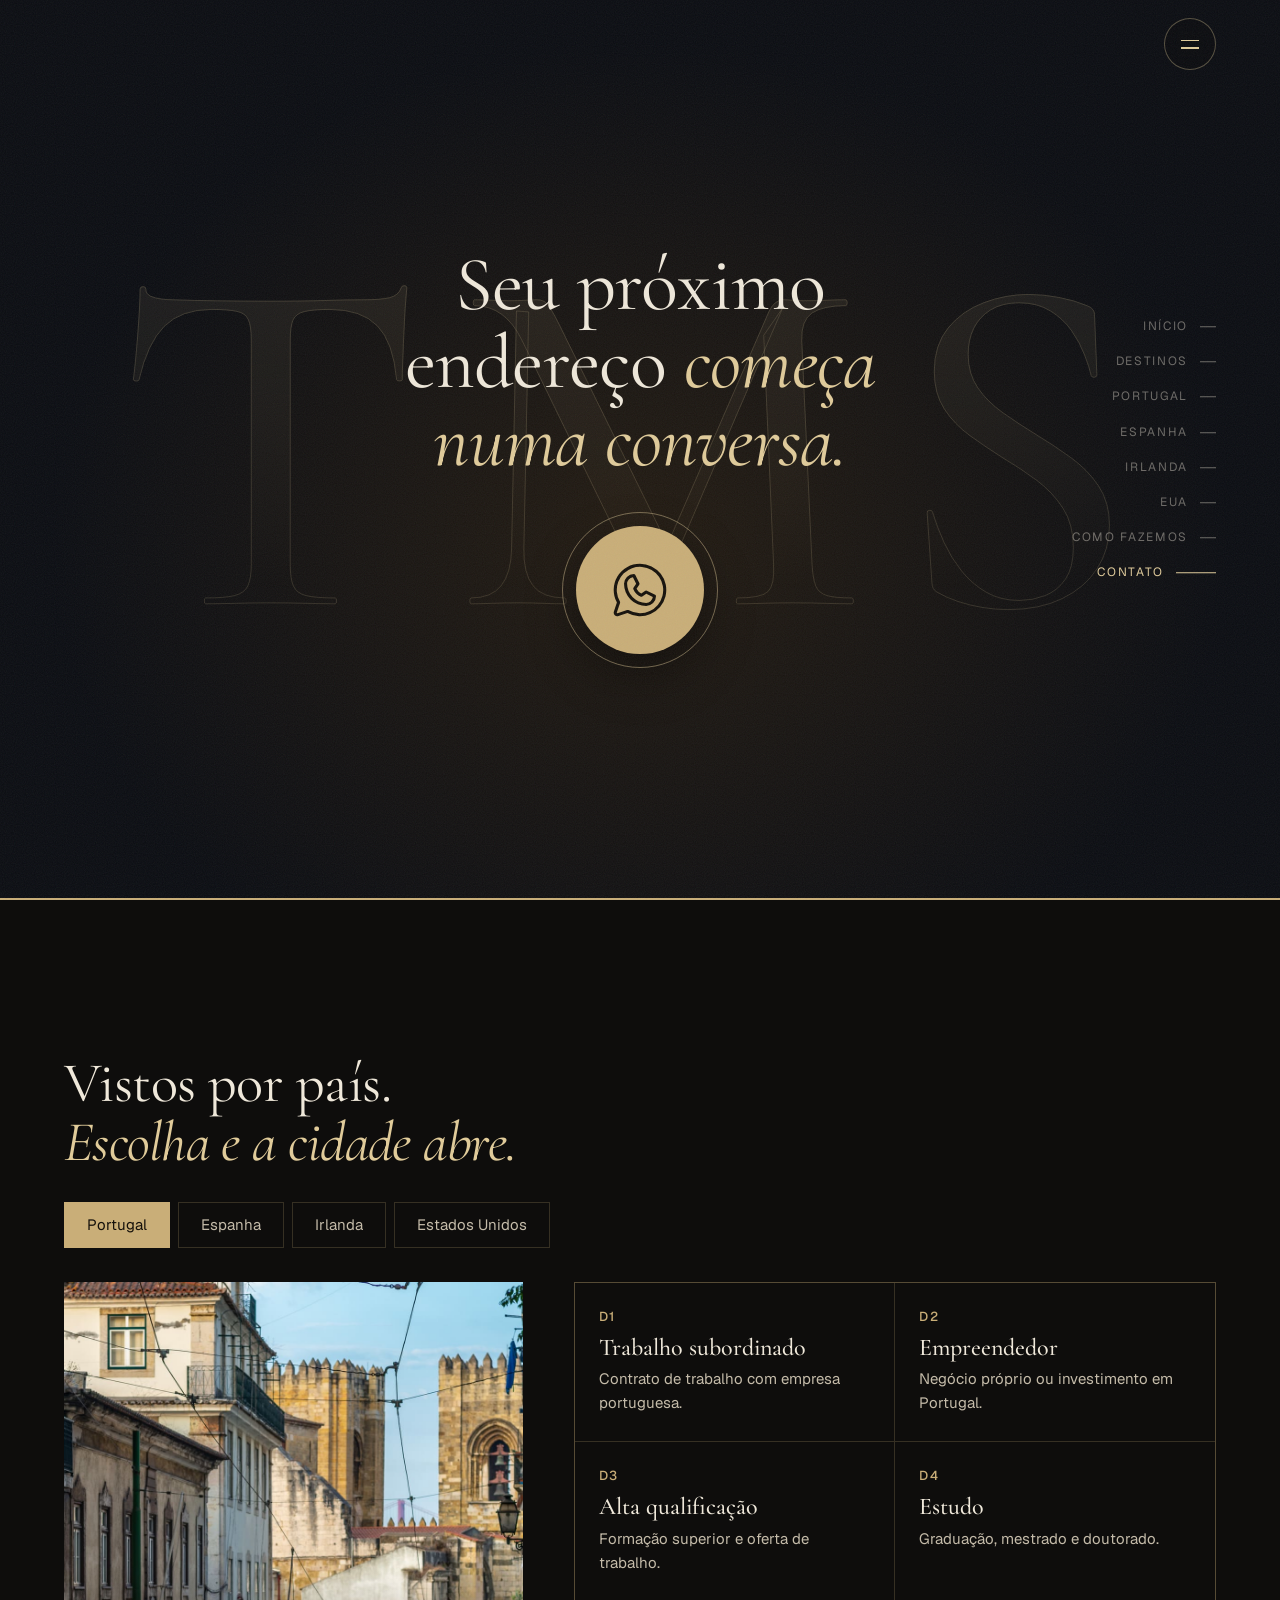
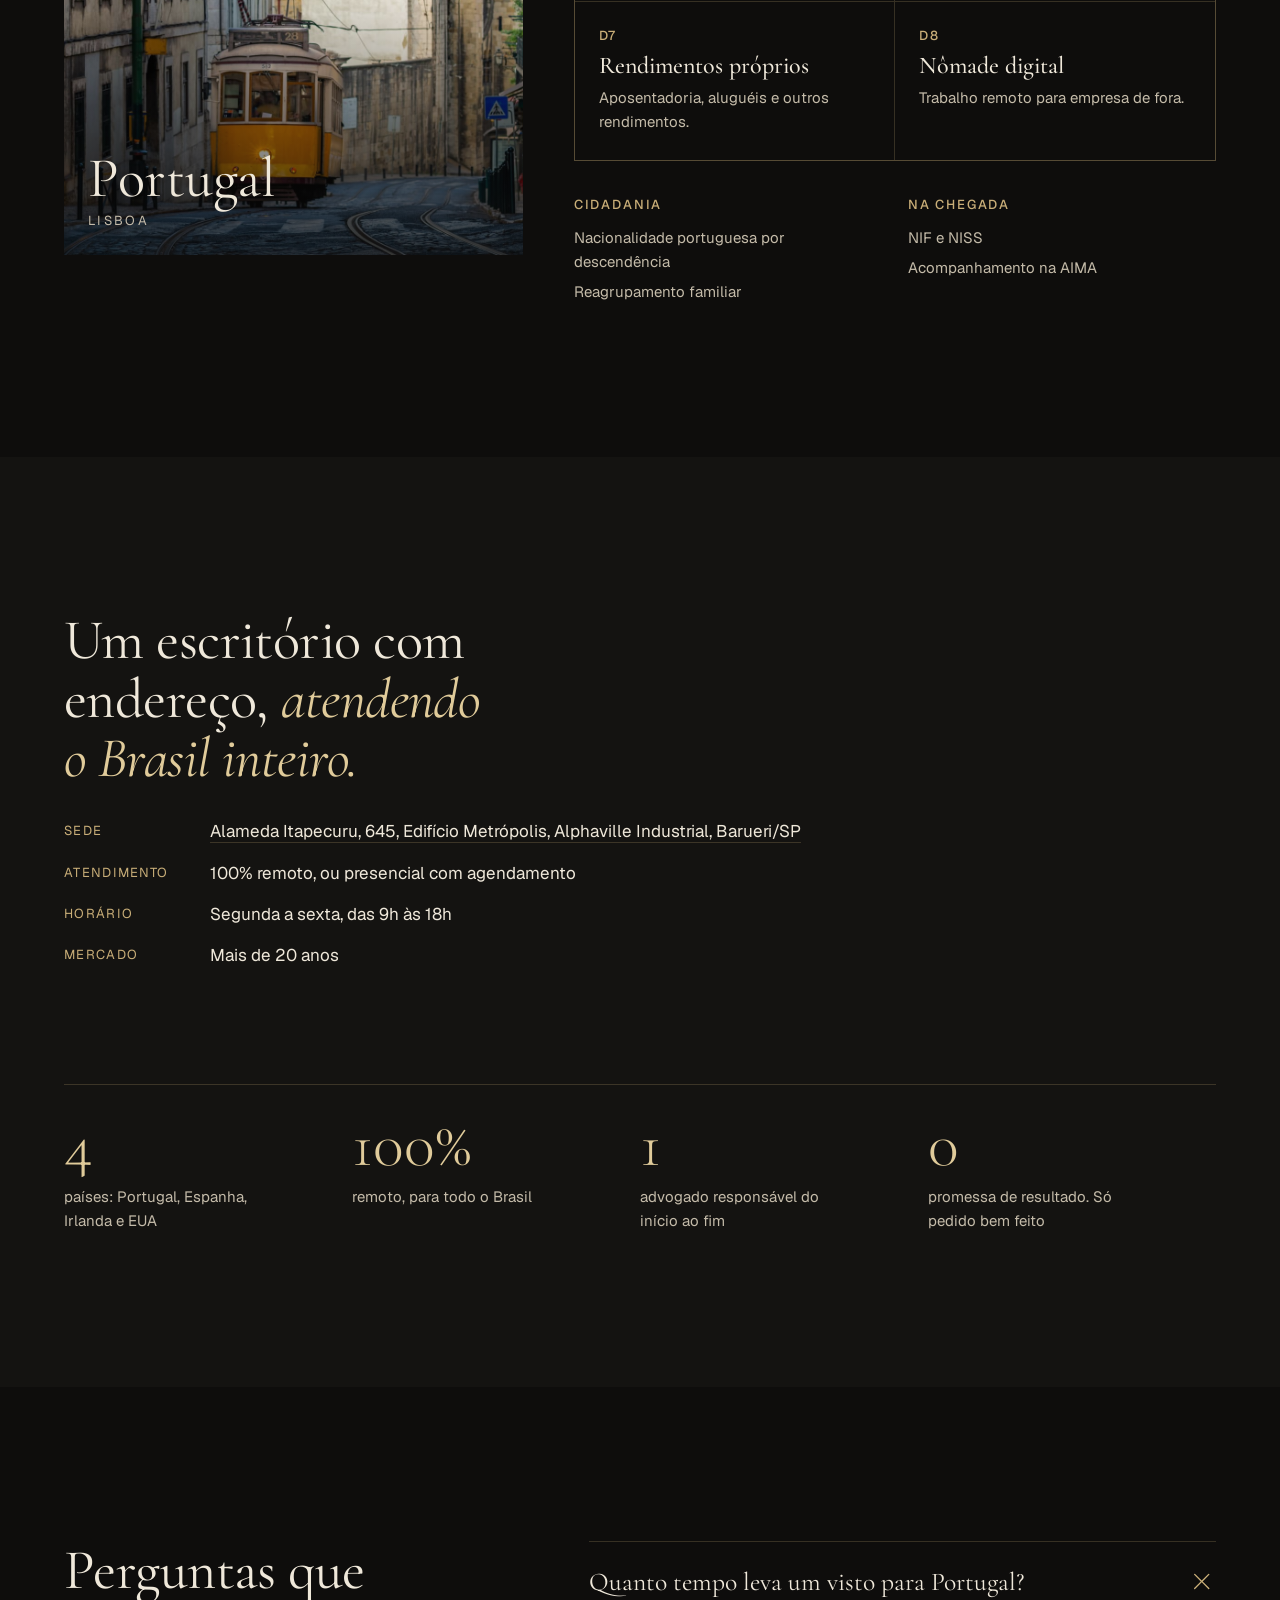
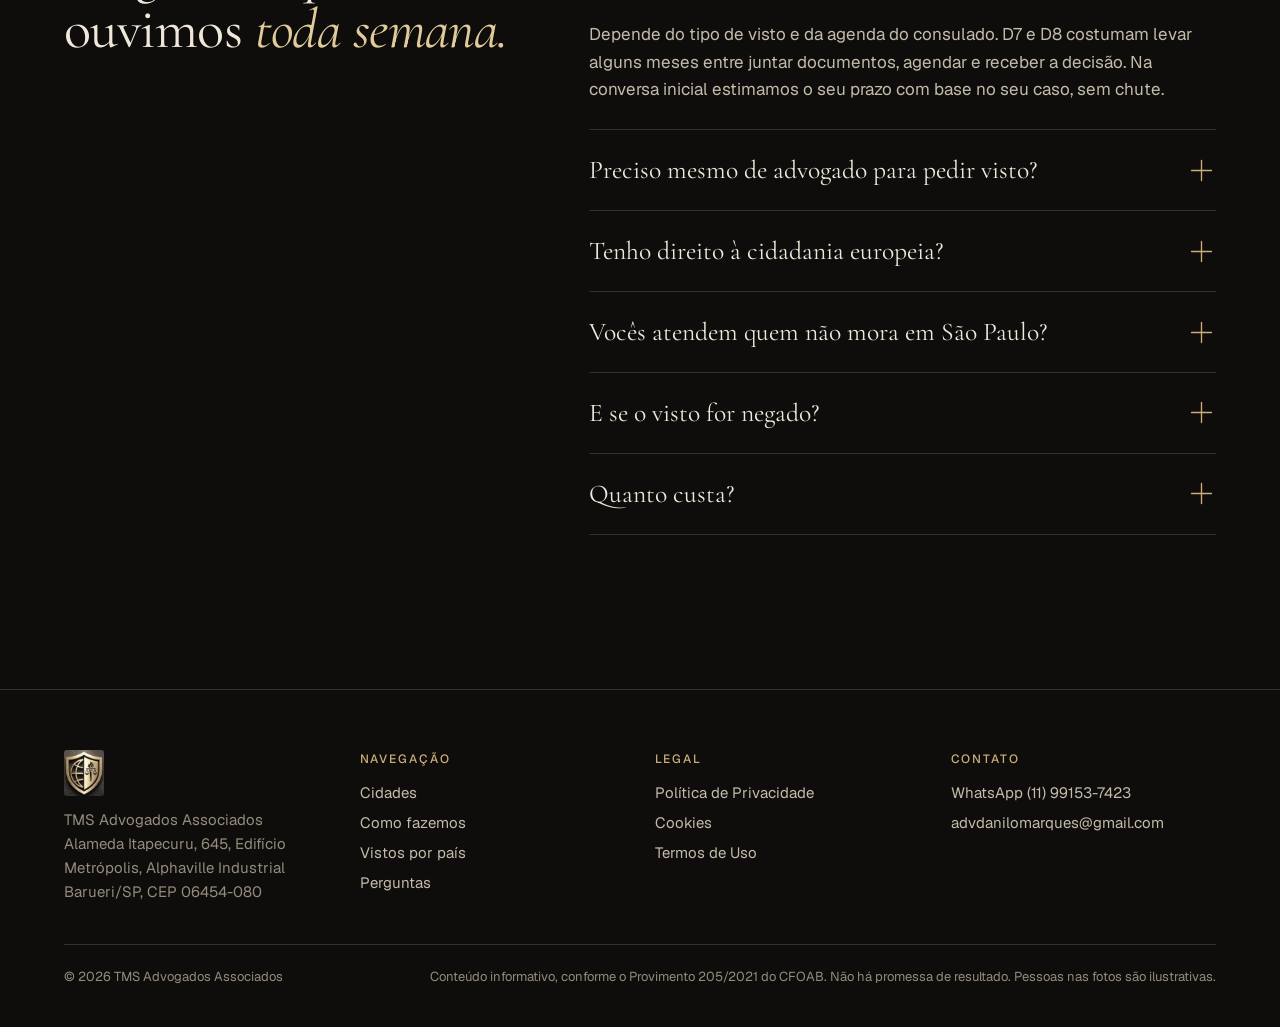
==== commit 6b44a5be: "Site v6: uma cena por rolagem, com globo 3D e mergulho nas cidades - Intro "Somos TMS Advogados" let" ====
--- a/site/index.html
+++ b/site/index.html
@@ -21,7 +21,7 @@
 <link rel="preload" href="assets/fonts/cormorant.woff2" as="font" type="font/woff2" crossorigin>
 <link rel="preload" href="assets/fonts/geist.woff2" as="font" type="font/woff2" crossorigin>
 <link rel="stylesheet" href="assets/css/main.css">
-<noscript><style>#intro{display:none}.pin{height:auto!important}.stage{position:relative;height:auto;min-height:100vh}.frame{position:relative!important;opacity:1!important;clip-path:none!important;min-height:80vh}.frame .copy,.tour-step{opacity:1!important;transform:none!important;position:relative!important}.rv{opacity:1!important;transform:none!important}</style></noscript>
+<noscript><style>.exp{height:auto;touch-action:auto}.layer{position:relative;visibility:visible;opacity:1;min-height:60vh}.copy{position:relative;left:auto;bottom:auto;margin:40px var(--gut)}.copy>*{opacity:1;transform:none}.rv{opacity:1;transform:none}</style></noscript>
 <script type="application/ld+json">
 {
   "@context": "https://schema.org",
@@ -66,108 +66,54 @@
 }
 </script>
 </head>
-<body class="is-intro">
+<body>
 <a class="skip" href="#destinos">Pular para o conteúdo</a>
-
-<!-- INTRO: "SOMOS" e o nome, letra por letra -->
-<div id="intro" aria-hidden="true">
-  <p class="intro-somos">Somos</p>
-  <p class="intro-name" id="introName">TMS Advogados Associados</p>
-  <i class="intro-line"></i>
-</div>
 
 <button class="menu-btn" id="menuBtn" type="button" aria-expanded="false" aria-controls="menu" aria-label="Abrir menu"><i></i><i></i></button>
 <div class="mnu" id="menu" role="dialog" aria-modal="true" aria-label="Menu" hidden>
   <nav aria-label="Menu">
-    <a href="#abertura" data-close>Início</a><a href="#cidades" data-close>Cidades</a><a href="#como-fazemos" data-close>Como fazemos</a><a href="#destinos" data-close>Vistos por país</a><a href="#escritorio" data-close>Escritório</a><a href="#faq" data-close>Perguntas</a>
+    <a href="#exp" data-step="0" data-close>Início</a><a href="#exp" data-step="2" data-close>Destinos</a><a href="#exp" data-step="19" data-close>Como fazemos</a><a href="#destinos" data-close>Vistos por país</a><a href="#escritorio" data-close>Escritório</a><a href="#faq" data-close>Perguntas</a>
   </nav>
   <p class="mnu-foot"><span data-cfg="endereco">Alameda Itapecuru, 645</span>, Alphaville, <span data-cfg="cidadeUF">Barueri/SP</span></p>
 </div>
 
 <main>
-<!-- ABERTURA: notebook 3D com o escudo; a rolagem abre a tampa e entra na tela -->
-<section class="pin" id="abertura" aria-label="Abertura">
-  <div class="stage open-stage">
-    <p class="bg-name" aria-hidden="true">TMS</p>
-    <div class="scene3d" aria-hidden="true">
-      <div class="rig" id="rig">
+<!-- EXPERIÊNCIA: cada rolagem é uma cena (as cenas e textos estão em assets/js/main.js) -->
+<section class="exp" id="exp" aria-label="Apresentação da TMS Advogados" aria-roledescription="apresentação">
+  <div class="layer L-intro vis" id="L-intro" aria-hidden="true">
+    <p class="intro-somos" id="somos">Somos</p>
+    <p class="intro-name" id="introName"><span class="g">TMS</span> Advogados</p>
+    <i class="intro-line" id="introLine"></i>
+  </div>
+  <div class="layer L-laptop" id="L-laptop" aria-hidden="true">
+    <p class="bg-name">TMS</p>
+    <div class="scene3d">
+      <div class="cam" id="cam"><div class="float"><div class="tilt" id="tilt"><div class="spin" id="spin">
         <div class="base"><i class="keys"></i><i class="pad"></i></div>
         <div class="base-edge"></div>
         <div class="lid" id="lid">
-          <div class="lid-face screen"><div class="screen-img" id="screenImg"><span>Lisboa</span></div></div>
+          <div class="lid-face screen"><div class="screen-img"></div></div>
           <div class="lid-face cover"><div class="logo3d"><img src="assets/img/escudo.jpg" alt=""></div></div>
         </div>
-      </div>
+      </div></div></div></div>
       <i class="floor-shadow"></i>
     </div>
-    <div class="open-copy" id="openCopy">
-      <h1>Mudar de país é um processo jurídico. <em>Trate como um.</em></h1>
-      <p>Vistos e cidadania para Portugal, Espanha, Irlanda e Estados Unidos.</p>
-    </div>
-    <div class="screen-fill" id="screenFill" aria-hidden="true"></div>
   </div>
-</section>
-
-<!-- CIDADES: cada cidade em 3 fotos (aérea, rua, detalhe), a câmera entrando -->
-<section class="pin" id="cidades" aria-label="As cidades">
-  <div class="stage">
-    <div class="frame" data-img="cidades/lisboa-1" data-city="Lisboa" data-alt="Lisboa vista do alto, com o Castelo de São Jorge e o rio Tejo">
-      <div class="copy"><p class="place">Portugal · Lisboa</p><h2>Primeiro, o destino inteiro.</h2><p>D7 para quem vive de renda, D8 para quem trabalha de longe, D2 para quem empreende.</p></div></div>
-    <div class="frame" data-img="cidades/lisboa-2" data-city="Lisboa" data-alt="Elétrico 28 numa rua de Lisboa">
-      <div class="copy"><h2>Depois, a rua onde <em>você vai morar.</em></h2><p>Residência na AIMA, NIF e NISS resolvidos antes de você precisar deles.</p></div></div>
-    <div class="frame" data-img="cidades/lisboa-3" data-city="Lisboa" data-alt="Azulejos portugueses azuis numa fachada">
-      <div class="copy"><h2>E a cidadania, <em>se o sangue permitir.</em></h2><p>Nacionalidade portuguesa por descendência, com as certidões certas desde o início.</p></div></div>
-
-    <div class="frame" data-img="cidades/madri-1" data-city="Madri" data-alt="Gran Vía e o edifício Metrópolis ao pôr do sol, em Madri">
-      <div class="copy"><p class="place">Espanha · Madri</p><h2>Madri, sem atalho <em>que custe o visto.</em></h2><p>Residência não lucrativa, nômade digital, estudos e reagrupamento familiar.</p></div></div>
-    <div class="frame" data-img="cidades/madri-2" data-city="Madri" data-alt="Telhados de Madri vistos do alto">
-      <div class="copy"><h2>Apostila e tradução <em>no padrão do consulado.</em></h2><p>Um papel fora do formato devolve o pedido. Conferimos cada um antes de sair daqui.</p></div></div>
-    <div class="frame" data-img="cidades/madri-3" data-city="Madri" data-alt="Plaza Mayor de Madri">
-      <div class="copy"><h2>NIE, TIE e <em>empadronamiento.</em></h2><p>E, com 2 anos de residência legal, o caminho para a nacionalidade espanhola.</p></div></div>
-
-    <div class="frame" data-img="cidades/dublin-1" data-city="Dublin" data-alt="Ha'penny Bridge e o rio Liffey ao pôr do sol, em Dublin">
-      <div class="copy"><p class="place">Irlanda · Dublin</p><h2>Dublin, do Stamp 2 <em>à permissão de trabalho.</em></h2><p>Estudo, Critical Skills e General Employment Permit.</p></div></div>
-    <div class="frame" data-img="cidades/dublin-2" data-city="Dublin" data-alt="O'Connell Bridge iluminada à noite, em Dublin">
-      <div class="copy"><h2>Chegar já <em>com o registro certo.</em></h2><p>IRP e PPS Number orientados antes do embarque.</p></div></div>
-    <div class="frame" data-img="cidades/dublin-3" data-city="Dublin" data-alt="Four Courts refletido no rio Liffey, em Dublin">
-      <div class="copy"><h2>Cidadania irlandesa <em>por descendência.</em></h2><p>Foreign Births Register, com a árvore documental montada por nós.</p></div></div>
-
-    <div class="frame" data-img="cidades/nova-york-1" data-city="Nova York" data-alt="Skyline de Manhattan com o Empire State ao pôr do sol">
-      <div class="copy"><p class="place">Estados Unidos · Nova York</p><h2>Nova York, com estratégia <em>antes do formulário.</em></h2><p>F-1, L-1, O-1, E-2 e green card por EB-2 NIW ou EB-5.</p></div></div>
-    <div class="frame" data-img="cidades/nova-york-2" data-city="Nova York" data-alt="Táxis amarelos numa avenida de Manhattan">
-      <div class="copy"><h2>O visto certo <em>para o seu perfil.</em></h2><p>Estudo, transferência de empresa, talento extraordinário ou investimento.</p></div></div>
-    <div class="frame" data-img="cidades/nova-york-3" data-city="Nova York" data-alt="Manhattan Bridge e o skyline de Nova York">
-      <div class="copy"><h2>Estados Unidos <em>com quem é licenciado lá.</em></h2><p data-eua>Quando exigido, a representação perante as autoridades americanas é feita por advogado licenciado nos EUA.</p></div></div>
-
-    <ol class="rail" aria-hidden="true"><li>Lisboa</li><li>Madri</li><li>Dublin</li><li>Nova York</li></ol>
-    <div class="bar" aria-hidden="true"><i id="citiesBar"></i></div>
+  <div class="layer L-globe" id="L-globe" aria-hidden="true">
+    <canvas id="gl"></canvas>
+    <span class="glab" data-i="0">São Paulo</span><span class="glab" data-i="1">Lisboa</span><span class="glab" data-i="2">Madri</span><span class="glab" data-i="3">Dublin</span><span class="glab" data-i="4">Nova York</span>
   </div>
-</section>
-
-<div class="marquee" aria-hidden="true"><div class="mq-track" id="mq"><span>Lisboa</span><span>Madri</span><span>Dublin</span><span>Nova York</span><span>Lisboa</span><span>Madri</span><span>Dublin</span><span>Nova York</span></div></div>
-
-<!-- COMO FAZEMOS: tour; cada rolagem explica uma etapa -->
-<section class="pin" id="como-fazemos" aria-labelledby="tTitle">
-  <div class="stage tour">
-    <div class="tour-media">
-      <div class="frame" data-img="tour/1-conversa" data-alt="Casal conversando com advogado no escritório"></div>
-      <div class="frame" data-img="tour/2-estrategia" data-alt="Mão assinando um documento sobre a mesa"></div>
-      <div class="frame" data-img="tour/3-documentos" data-alt="Passaporte com carimbos de entrada e saída"></div>
-      <div class="frame" data-img="tour/4-aeroporto" data-alt="Viajante com mala olhando os aviões pelo vidro do aeroporto"></div>
-      <div class="frame" data-img="tour/5-chegada" data-alt="Família desembalando caixas na casa nova"></div>
-    </div>
-    <div class="tour-text">
-      <h2 class="tour-title" id="tTitle">Como fazemos</h2>
-      <div class="tour-steps">
-        <div class="tour-step"><b>1</b><h3>Conversa</h3><p>Você conta seu objetivo e sua situação. Dizemos com clareza o que é viável e o que não é.</p></div>
-        <div class="tour-step"><b>2</b><h3>Estratégia</h3><p>Escolhemos o visto ou a via de cidadania certa para o seu perfil, com prazos e custos por escrito.</p></div>
-        <div class="tour-step"><b>3</b><h3>Documentos</h3><p>Montamos a lista exata e conferimos certidões, apostilas e traduções antes do protocolo.</p></div>
-        <div class="tour-step"><b>4</b><h3>Protocolo</h3><p>Preparamos formulários e dossiê e acompanhamos o agendamento no consulado ou no órgão competente.</p></div>
-        <div class="tour-step"><b>5</b><h3>Chegada</h3><p>Seguimos com você até a decisão e nas primeiras providências no destino.</p></div>
-      </div>
-      <ol class="tour-dots" aria-hidden="true"><li></li><li></li><li></li><li></li><li></li></ol>
-    </div>
+  <div class="layer L-photo" id="L-photo" aria-hidden="true"><div class="slot" id="slotA"></div><div class="slot" id="slotB"></div></div>
+  <div class="layer L-cta" id="L-cta">
+    <p class="bg-name" aria-hidden="true">TMS</p>
+    <h2>Seu próximo endereço <em>começa numa conversa.</em></h2>
+    <a class="wa-big" data-wa href="https://wa.me/5511991537423" target="_blank" rel="noopener" aria-label="Conversar no WhatsApp com a TMS"><span class="ic i-whatsapp-logo"></span></a>
   </div>
+  <div id="copies"></div>
+  <nav class="chapters" id="chapters" aria-label="Capítulos"></nav>
+  <p class="chap-now" id="chapNow" aria-hidden="true"></p>
+  <div class="prog" aria-hidden="true"><i id="prog"></i></div>
+  <div class="curtain" id="curtain" aria-hidden="true"></div>
 </section>
 
 <section class="sec" id="destinos" tabindex="-1" aria-labelledby="dTitle">
@@ -213,11 +159,6 @@
   </div>
 </section>
 
-<section class="final" id="contato" aria-labelledby="cTitle">
-  <p class="bg-name" aria-hidden="true">TMS</p>
-  <h2 class="rv" id="cTitle">Seu próximo endereço <em>começa numa conversa.</em></h2>
-  <a class="wa-big rv" data-wa href="https://wa.me/5511991537423" target="_blank" rel="noopener" aria-label="Conversar no WhatsApp com a TMS"><span class="ic i-whatsapp-logo"></span></a>
-</section>
 </main>
 
 <footer>
@@ -239,7 +180,6 @@
 <div class="grain" aria-hidden="true"></div>
 
 <script src="assets/js/config.js"></script>
-<script src="assets/vendor/lenis.min.js" defer></script>
 <script src="assets/js/main.js" defer></script>
 </body>
 </html>
--- a/site/assets/css/main.css
+++ b/site/assets/css/main.css
@@ -46,21 +46,6 @@
 .btn2:hover{color:var(--gold2);transform:translateY(-2px)}
 .btn:active,.btn2:active{transform:translateY(1px) scale(.98)}
 
-
-/* ========== INTRO: "Somos" + nome letra por letra ========== */
-body.is-intro{overflow:hidden}
-#intro{position:fixed;inset:0;z-index:90;background:#0A0908;display:flex;flex-direction:column;align-items:center;justify-content:center;gap:18px;padding:24px;text-align:center;transition:clip-path 1.1s cubic-bezier(.77,0,.18,1);clip-path:inset(0 0 0 0)}
-#intro.out{clip-path:inset(0 0 100% 0)}
-.intro-somos{margin:0;font-size:13px;letter-spacing:.42em;text-transform:uppercase;color:var(--gold);opacity:0;transform:translateY(10px);transition:opacity .7s var(--ease),transform .7s var(--ease)}
-.intro-somos.on{opacity:1;transform:none}
-.intro-name{margin:0;font-family:var(--disp);font-weight:300;font-size:clamp(34px,6.4vw,96px);line-height:1.05;letter-spacing:.02em;color:var(--ink)}
-.intro-name .ch{display:inline-block;opacity:0;transform:translateY(.35em);filter:blur(6px);transition:opacity .5s var(--ease),transform .7s var(--ease),filter .6s var(--ease)}
-.intro-name .ch.on{opacity:1;transform:none;filter:none}
-.intro-name .ch.g{color:var(--gold2);font-style:italic}
-.intro-line{display:block;width:min(340px,60vw);height:1px;background:var(--gold);transform:scaleX(0);transition:transform 1.2s var(--ease)}
-.intro-line.on{transform:scaleX(1)}
-
-/* menu: só um botão discreto no canto, tela limpa */
 .menu-btn{position:fixed;top:max(18px,env(safe-area-inset-top));right:var(--gut);z-index:70;width:52px;height:52px;border-radius:50%;display:flex;flex-direction:column;align-items:center;justify-content:center;gap:6px;background:rgba(14,13,12,.35);border:1px solid rgba(224,203,154,.35);backdrop-filter:blur(8px);-webkit-backdrop-filter:blur(8px);cursor:pointer;transition:transform .4s var(--ease),border-color .3s}
 .menu-btn i{display:block;width:18px;height:1.5px;background:var(--gold2);transition:transform .45s var(--ease)}
 .menu-btn:hover{transform:scale(1.06);border-color:var(--gold)}
@@ -72,17 +57,8 @@
 .mnu nav a{font-family:var(--disp);font-size:clamp(36px,7vw,76px);color:var(--ink);text-decoration:none;line-height:1.12;width:fit-content;transition:color .25s,transform .45s var(--ease)}
 .mnu nav a:hover{color:var(--gold2);transform:translateX(12px);font-style:italic}
 .mnu-foot{margin:0;color:var(--mute);font-size:14px}
-
-/* ========== seções fixadas (rolagem controla a cena) ========== */
-.pin{position:relative;height:var(--len,300svh)}
-#abertura{--len:260svh}#cidades{--len:1150svh}#como-fazemos{--len:560svh}
-.stage{position:sticky;top:0;height:100vh;height:100svh;overflow:hidden;background:#0B0D12}
-
-/* abertura: notebook */
-.open-stage{background:radial-gradient(ellipse 70% 55% at 50% 62%,rgba(227,154,79,.22) 0%,rgba(227,154,79,0) 70%),radial-gradient(ellipse at 50% 40%,#1A1C24 0%,#0E1016 60%,#090A0E 100%)}
 .bg-name{position:absolute;left:50%;top:50%;margin:0;transform:translate(-50%,-50%);font-family:var(--disp);font-weight:500;font-size:clamp(180px,38vw,640px);line-height:1;letter-spacing:.06em;color:transparent;-webkit-text-stroke:1px rgba(224,203,154,.16);background:linear-gradient(180deg,rgba(224,203,154,.10),rgba(224,203,154,0) 80%);-webkit-background-clip:text;background-clip:text;pointer-events:none;user-select:none;white-space:nowrap}
 .scene3d{position:absolute;inset:0 0 22% 0;perspective:1800px;perspective-origin:50% 40%;display:flex;align-items:center;justify-content:center}
-.rig{--W:min(520px,74vw,105svh);--D:calc(var(--W) * .66);position:relative;width:0;height:0;transform-style:preserve-3d;will-change:transform}
 .base,.base-edge,.lid{position:absolute;transform-style:preserve-3d}
 .base{width:var(--W);height:var(--D);left:calc(var(--W) / -2);top:calc(var(--D) / -2);transform:rotateX(90deg);border-radius:12px;background:linear-gradient(160deg,#E4E6E9 0%,#C7CACF 45%,#A9ADB3 100%);box-shadow:inset 0 0 0 1px rgba(255,255,255,.55),inset 0 -8px 18px rgba(0,0,0,.12)}
 .base .keys{position:absolute;left:9%;right:9%;top:9%;height:47%;border-radius:4px;background:repeating-linear-gradient(90deg,#1B1C1F 0 calc(var(--W)*.05),#B9BCC1 calc(var(--W)*.05) calc(var(--W)*.057));-webkit-mask:repeating-linear-gradient(180deg,#000 0 15%,transparent 15% 20%);mask:repeating-linear-gradient(180deg,#000 0 15%,transparent 15% 20%)}
@@ -99,63 +75,15 @@
 .logo3d{position:relative;width:34%;aspect-ratio:445/500;transform-style:preserve-3d;filter:drop-shadow(0 6px 10px rgba(0,0,0,.55))}
 .logo3d img{position:absolute;inset:0;width:100%;height:100%;object-fit:cover;clip-path:polygon(50% 1%,96% 11%,95% 52%,84% 76%,50% 99%,16% 76%,5% 52%,4% 11%)}
 .floor-shadow{position:absolute;left:50%;top:62%;width:min(640px,86vw);height:90px;margin-left:calc(min(640px,86vw) / -2);border-radius:50%;background:radial-gradient(closest-side,rgba(0,0,0,.65),transparent);transform:rotateX(70deg);pointer-events:none}
-.open-copy{position:absolute;left:var(--gut);right:var(--gut);bottom:max(9vh,70px);z-index:3;text-align:center;will-change:opacity,transform}
-.open-copy h1{text-shadow:0 2px 24px rgba(11,13,18,.9);font-size:clamp(30px,3.6vw,54px);line-height:1.08;margin:0 auto 10px;max-width:20ch;text-wrap:balance}
-.open-copy p{margin:0;color:var(--ink2);font-size:clamp(15px,1.2vw,18px)}
-.screen-fill{position:absolute;inset:0;z-index:4;opacity:0;pointer-events:none;background:#0A0908 center/cover}
-
-/* cidades e tour: quadros que se abrem uns sobre os outros */
-.frame{position:absolute;inset:0;visibility:hidden}
-.frame.on{visibility:visible}
-.frame .media{position:absolute;inset:0;overflow:hidden;will-change:clip-path;background:var(--sky,linear-gradient(180deg,#1B2030 0%,#5A3A2E 58%,#E39A4F 100%))}
-.frame .media:after{content:"";position:absolute;inset:0;pointer-events:none;background:radial-gradient(ellipse 80% 60% at 78% 18%,rgba(255,176,96,.24),rgba(255,176,96,0) 70%),linear-gradient(200deg,rgba(18,23,34,0) 40%,rgba(18,23,34,.42) 100%);mix-blend-mode:soft-light}
-.frame .media img{position:absolute;inset:-3%;width:106%;height:106%;object-fit:cover;will-change:transform;filter:saturate(1.08) contrast(1.06) sepia(.08);translate:calc(var(--px,0) * -16px) calc(var(--py,0) * -10px)}
 [data-tone="lisboa"]{--sky:linear-gradient(180deg,#24304A 0%,#8A5A4A 52%,#F0A65E 82%,#F6C47E 100%)}
 [data-tone="madri"]{--sky:linear-gradient(180deg,#2A2440 0%,#9A5060 48%,#E88A5A 80%,#F2B56E 100%)}
 [data-tone="dublin"]{--sky:linear-gradient(180deg,#16242E 0%,#2F4D58 45%,#B9785A 82%,#E2A06A 100%)}
 [data-tone="nova-york"]{--sky:linear-gradient(180deg,#141C30 0%,#3C3F62 42%,#C26E52 78%,#F0A05A 100%)}
-.frame .fb{mix-blend-mode:overlay}
-.frame .fb{position:absolute;right:var(--gut);top:22vh;font-family:var(--disp);font-style:italic;font-weight:300;font-size:clamp(70px,13vw,210px);line-height:.9;color:transparent;-webkit-text-stroke:1px rgba(224,203,154,.3);pointer-events:none}
-.frame.has-img .fb{display:none}
-#cidades .stage:after{content:"";position:absolute;inset:0;z-index:1;pointer-events:none;background:linear-gradient(90deg,rgba(11,13,18,.74) 0%,rgba(11,13,18,.3) 40%,rgba(11,13,18,0) 65%),linear-gradient(0deg,rgba(11,13,18,.72),rgba(11,13,18,0) 42%)}
-.copy{position:absolute;left:var(--gut);bottom:max(12vh,100px);z-index:2;width:min(600px,calc(100% - 2*var(--gut)));will-change:transform,opacity}
-.copy h2{font-size:clamp(34px,4.4vw,68px);line-height:1.04;margin-bottom:16px;text-wrap:balance}
-.copy p{margin:0;max-width:44ch;color:var(--ink2);font-size:clamp(16px,1.2vw,19px)}
-.copy .place{margin:0 0 14px;font-size:13px;letter-spacing:.24em;text-transform:uppercase;color:var(--gold)}
-.rail{position:absolute;right:var(--gut);bottom:max(12vh,100px);z-index:3;list-style:none;margin:0;padding:0;display:flex;flex-direction:column;align-items:flex-end;gap:10px;font-family:var(--disp);font-size:20px;color:rgba(239,232,218,.4)}
-.rail li{transition:color .4s,transform .5s var(--ease)}
-.rail li.on{color:var(--gold2);font-style:italic;transform:translateX(-8px)}
-.bar{position:absolute;left:0;right:0;bottom:0;height:2px;background:rgba(201,174,120,.14);z-index:3}
-.bar i{display:block;height:100%;background:var(--gold);transform:scaleX(0);transform-origin:0 50%}
-
-/* faixa com os nomes das cidades (única na página) */
-.marquee{overflow:hidden;padding:clamp(40px,6vw,80px) 0;border-block:1px solid var(--line);background:var(--bg)}
-.mq-track{display:flex;gap:.6em;width:max-content;font-family:var(--disp);font-style:italic;font-weight:300;font-size:clamp(60px,10vw,160px);line-height:1;color:transparent;-webkit-text-stroke:1px rgba(224,203,154,.5);will-change:transform}
-.mq-track span:nth-child(odd){color:var(--gold2);-webkit-text-stroke:0}
-.mq-track span:after{content:"·";margin-left:.6em;color:var(--gold3);-webkit-text-stroke:0}
-
-/* tour: como fazemos */
-.tour{display:grid;grid-template-columns:minmax(0,11fr) minmax(0,9fr);background:var(--bg2)}
-.tour-media{position:relative;overflow:hidden}
-.tour-text{position:relative;display:flex;flex-direction:column;justify-content:center;padding:100px var(--gut) 80px clamp(30px,5vw,80px)}
-.tour-title{font-size:clamp(20px,1.6vw,24px);font-style:italic;color:var(--gold);margin-bottom:30px}
-.tour-steps{position:relative;min-height:390px}
-.tour-step{position:absolute;inset:0 0 auto;opacity:0;will-change:opacity,transform}
-.tour-step b{display:block;font-family:var(--disp);font-weight:300;font-size:clamp(90px,10vw,150px);line-height:.8;color:transparent;-webkit-text-stroke:1px rgba(224,203,154,.5);margin-bottom:18px}
-.tour-step h3{font-size:clamp(38px,4vw,62px);line-height:1.05;margin-bottom:14px}
-.tour-step p{margin:0;color:var(--ink2);max-width:40ch;font-size:clamp(16px,1.2vw,19px)}
-.tour-dots{list-style:none;margin:40px 0 0;padding:0;display:flex;gap:10px}
-.tour-dots li{width:34px;height:2px;background:rgba(201,174,120,.25);transition:background .4s,width .5s var(--ease)}
-.tour-dots li.on{background:var(--gold);width:60px}
-
-/* ========== seções comuns ========== */
 .sec{position:relative;padding-block:clamp(90px,12vw,170px)}
 .wrap{max-width:1320px;margin:0 auto;padding-inline:var(--gut)}
 .h2{font-size:clamp(34px,4.4vw,64px);line-height:1.05;max-width:20ch;margin-bottom:30px;text-wrap:balance}
 .rv{opacity:0;transform:translateY(28px);transition:opacity .9s var(--ease),transform .9s var(--ease)}
 .rv.in{opacity:1;transform:none}
-
-/* vistos por país: a foto da cidade abre em círculo */
 .tabs{display:flex;gap:8px;flex-wrap:wrap;margin:10px 0 34px}
 .tab{height:46px;padding:0 22px;background:none;border:1px solid var(--line);color:var(--ink2);font-size:15px;cursor:pointer;transition:background .3s,color .3s,border-color .3s}
 .tab:hover{color:var(--ink);border-color:rgba(224,203,154,.5)}
@@ -178,8 +106,6 @@
 .side h3{font-family:var(--body);font-size:13px;font-weight:500;letter-spacing:.14em;text-transform:uppercase;color:var(--gold);margin-bottom:10px}
 .side ul{list-style:none;margin:0;padding:0;display:flex;flex-direction:column;gap:6px;color:var(--ink2);font-size:15px}
 .side .note{grid-column:1/-1;font-size:14px;color:var(--mute);max-width:52ch;margin:0}
-
-/* escritório */
 .office-sec{background:var(--bg2)}
 .facts{margin:0;display:flex;flex-direction:column;gap:14px;max-width:760px}
 .facts div{display:grid;grid-template-columns:130px 1fr;gap:16px}
@@ -191,8 +117,6 @@
 .nums div{padding:28px 24px 0 0;display:flex;flex-direction:column;gap:8px}
 .nums b{font-family:var(--disp);font-size:clamp(46px,5vw,76px);font-weight:300;color:var(--gold2);line-height:1}
 .nums span{font-size:15px;color:var(--ink2);max-width:22ch}
-
-/* perguntas */
 .faq{display:grid;grid-template-columns:minmax(0,5fr) minmax(0,7fr);gap:clamp(30px,6vw,100px);align-items:start}
 .acc details{border-top:1px solid var(--line)}
 .acc details:last-child{border-bottom:1px solid var(--line)}
@@ -202,16 +126,10 @@
 .acc summary .ic{color:var(--gold);transition:transform .4s var(--ease)}
 .acc details[open] summary .ic{transform:rotate(45deg)}
 .acc details p{margin:0;padding:0 0 26px;color:var(--ink2);max-width:60ch}
-
-/* fechamento: só o ícone do WhatsApp */
-.final{position:relative;overflow:hidden;min-height:90vh;display:flex;flex-direction:column;align-items:center;justify-content:center;gap:48px;padding:120px var(--gut);text-align:center;background:radial-gradient(ellipse at 50% 60%,#211B13 0%,#0E0D0C 65%)}
-.final h2{position:relative;font-size:clamp(40px,6vw,96px);line-height:1.02;max-width:16ch;text-wrap:balance}
 .wa-big{position:relative;width:128px;height:128px;border-radius:50%;display:flex;align-items:center;justify-content:center;font-size:58px;background:var(--gold);color:#15110B;box-shadow:0 20px 50px rgba(0,0,0,.45);transition:transform .45s var(--ease),background .3s}
 .wa-big:before{content:"";position:absolute;inset:-14px;border-radius:50%;border:1px solid rgba(224,203,154,.45);animation:ring 2.6s var(--ease) infinite}
 .wa-big:hover{transform:scale(1.08);background:var(--gold2);color:#15110B}
 @keyframes ring{0%{transform:scale(.9);opacity:1}100%{transform:scale(1.35);opacity:0}}
-
-/* rodapé */
 footer{border-top:1px solid var(--line);padding:60px 0 40px;font-size:15px;color:var(--mute)}
 .fgrid{display:grid;grid-template-columns:repeat(4,minmax(0,1fr));gap:30px}
 .fgrid p{margin:12px 0 0}
@@ -220,56 +138,111 @@
 footer a{display:block;margin-bottom:6px;color:var(--ink2);text-decoration:none;overflow-wrap:anywhere}
 footer a:hover{color:var(--gold2)}
 footer .legal{margin-top:40px;padding-top:22px;border-top:1px solid var(--line);display:flex;justify-content:space-between;gap:20px;flex-wrap:wrap;font-size:13px}
-
-/* WhatsApp flutuante: único botão de contato */
 .fab{position:fixed;right:var(--gut);bottom:calc(24px + env(safe-area-inset-bottom,0px));z-index:50;width:60px;height:60px;border-radius:50%;display:flex;align-items:center;justify-content:center;font-size:28px;background:var(--gold);color:#15110B;box-shadow:0 14px 34px rgba(0,0,0,.45);opacity:0;transform:scale(.6);pointer-events:none;transition:opacity .4s,transform .5s cubic-bezier(.34,1.56,.64,1),background .3s}
 .fab.on{opacity:1;transform:none;pointer-events:auto}
 .fab:hover{background:var(--gold2);color:#15110B;transform:scale(1.08)}
-
-/* granulação de filme, fixa e leve */
 .grain{position:fixed;inset:0;z-index:80;pointer-events:none;opacity:.07;background-image:url("data:image/svg+xml,%3Csvg xmlns='http://www.w3.org/2000/svg' width='160' height='160'%3E%3Cfilter id='n'%3E%3CfeTurbulence type='fractalNoise' baseFrequency='.9' numOctaves='2' stitchTiles='stitch'/%3E%3C/filter%3E%3Crect width='100%25' height='100%25' filter='url(%23n)'/%3E%3C/svg%3E")}
-
-/* ========== responsivo ========== */
+/* ================= EXPERIÊNCIA: uma cena por rolagem ================= */
+html{scroll-behavior:auto}
+.exp{position:relative;height:100vh;height:100svh;overflow:hidden;background:#0B0D12;touch-action:none;isolation:isolate}
+.exp.free{touch-action:pan-y}
+.layer{position:absolute;inset:0;visibility:hidden;opacity:0}
+.layer.vis{visibility:visible;opacity:1}
+
+/* intro */
+.L-intro{display:flex;flex-direction:column;align-items:center;justify-content:center;gap:16px;padding:24px;text-align:center;background:radial-gradient(ellipse at 50% 55%,#151822 0%,#0B0D12 70%)}
+.intro-somos{margin:0;font-size:14px;letter-spacing:.5em;padding-left:.5em;text-transform:uppercase;color:var(--gold);opacity:0;transform:translateY(12px);transition:opacity .8s var(--ease),transform .8s var(--ease)}
+.intro-somos.on{opacity:1;transform:none}
+.intro-name{margin:0;font-family:var(--disp);font-weight:300;font-size:clamp(46px,9vw,150px);line-height:1;letter-spacing:.04em;color:var(--ink);white-space:nowrap}
+.intro-name .ch{display:inline-block;opacity:0;transform:translateY(.4em) scale(.96);filter:blur(8px);transition:opacity .6s var(--ease),transform .9s var(--ease),filter .7s var(--ease)}
+.intro-name .ch.on{opacity:1;transform:none;filter:none}
+.intro-name .g{color:var(--gold2);font-style:italic;font-weight:400}
+.intro-line{display:block;width:min(380px,60vw);height:1px;background:linear-gradient(90deg,transparent,var(--gold),transparent);transform:scaleX(0);transition:transform 1.4s var(--ease)}
+.intro-line.on{transform:scaleX(1)}
+
+/* notebook */
+.L-laptop{background:radial-gradient(ellipse 70% 55% at 50% 62%,rgba(227,154,79,.2) 0%,rgba(227,154,79,0) 70%),radial-gradient(ellipse at 50% 40%,#1A1C24 0%,#0E1016 60%,#090A0E 100%)}
+.cam,.tilt,.spin{position:relative;width:0;height:0;transform-style:preserve-3d}
+.cam{--W:min(520px,74vw,105svh);--D:calc(var(--W) * .66)}
+.tilt{transform:rotateX(-56deg)}
+.spin{animation:spin 14s linear infinite}
+@keyframes spin{from{transform:rotateY(0deg)}to{transform:rotateY(360deg)}}
+.float{animation:float 5s ease-in-out infinite;transform-style:preserve-3d;width:0;height:0}
+@keyframes float{0%,100%{transform:translateY(-6px)}50%{transform:translateY(8px)}}
+.lid{transform:translate3d(0,-9px,calc(var(--D) / -2)) rotateX(-90deg)}
+.screen-img{background:#05070C url(../img/terra-noite.jpg) center/cover}
+.screen-img:after{content:"";position:absolute;inset:0;background:radial-gradient(ellipse at 50% 50%,rgba(11,13,18,0) 30%,rgba(11,13,18,.7) 100%)}
+
+/* globo */
+.L-globe{background:radial-gradient(ellipse at 60% 50%,#121827 0%,#090B11 70%)}
+#gl{position:absolute;inset:0;width:100%;height:100%;display:block}
+.glab{position:absolute;left:0;top:0;z-index:2;font-size:12px;letter-spacing:.12em;color:#FFF3D6;padding:5px 11px;background:rgba(11,13,18,.62);border:1px solid rgba(224,203,154,.55);border-radius:2px 12px 12px 2px;white-space:nowrap;opacity:0;pointer-events:none;backdrop-filter:blur(4px);transition:background .4s,color .4s}
+.glab.on{background:var(--gold);color:#15110B;border-color:var(--gold)}
+
+/* fotos */
+.L-photo{background:transparent}
+.slot{position:absolute;inset:0;overflow:hidden;will-change:transform,opacity,filter;transform-origin:50% 50%}
+.slot img{position:absolute;inset:0;width:100%;height:100%;object-fit:cover;filter:saturate(1.08) contrast(1.05);animation:kb 14s ease-in-out infinite alternate;translate:calc(var(--px,0) * -14px) calc(var(--py,0) * -9px)}
+@keyframes kb{from{transform:scale(1.02)}to{transform:scale(1.12)}}
+.L-photo:after{content:"";position:absolute;inset:0;z-index:2;pointer-events:none;background:linear-gradient(90deg,rgba(11,13,18,.78) 0%,rgba(11,13,18,.32) 38%,rgba(11,13,18,0) 62%),linear-gradient(0deg,rgba(11,13,18,.75) 0%,rgba(11,13,18,0) 42%),radial-gradient(ellipse 80% 60% at 80% 15%,rgba(255,176,96,.16),rgba(255,176,96,0) 70%)}
+
+/* contato */
+.L-cta{display:flex;flex-direction:column;align-items:center;justify-content:center;gap:46px;padding:24px;text-align:center;background:radial-gradient(ellipse at 50% 60%,#231B12 0%,#0B0D12 65%)}
+.L-cta h2{position:relative;font-size:clamp(40px,6vw,96px);line-height:1.02;max-width:16ch;text-wrap:balance}
+
+/* textos das cenas */
+.copy{position:absolute;left:var(--gut);bottom:max(11vh,96px);z-index:5;width:min(620px,calc(100% - 2*var(--gut)));pointer-events:none}
+.copy.on{pointer-events:auto}
+.copy > *{opacity:0;transform:translateY(26px);transition:opacity .5s ease,transform .7s var(--ease)}
+.copy.on > *{opacity:1;transform:none;transition:opacity .9s var(--ease),transform 1.1s var(--ease)}
+.copy.on > :nth-child(2){transition-delay:.08s}.copy.on > :nth-child(3){transition-delay:.16s}.copy.on > :nth-child(4){transition-delay:.24s}
+.copy .kick{margin:0 0 14px;font-size:13px;letter-spacing:.26em;text-transform:uppercase;color:var(--gold)}
+.copy h1,.copy h2{font-size:clamp(36px,4.6vw,72px);line-height:1.03;margin:0 0 16px;text-wrap:balance}
+.copy p{margin:0;max-width:44ch;color:var(--ink2);font-size:clamp(16px,1.25vw,19px)}
+.copy.center{left:50%;transform:translateX(-50%);text-align:center;width:min(820px,calc(100% - 2*var(--gut)))}
+.copy.center p{margin-inline:auto}
+.copy.country h2{font-size:clamp(70px,11vw,180px);font-style:italic;font-weight:300;line-height:.9;color:var(--gold2);margin-bottom:22px}
+.chips{display:flex;flex-wrap:wrap;gap:8px;margin-top:22px}
+.chips span{padding:7px 14px;border:1px solid rgba(224,203,154,.45);background:rgba(11,13,18,.45);backdrop-filter:blur(6px);font-size:13px;color:var(--ink);letter-spacing:.04em}
+.copy.tour .num{display:block;font-family:var(--disp);font-weight:300;font-size:clamp(80px,9vw,140px);line-height:.8;color:transparent;-webkit-text-stroke:1px rgba(224,203,154,.7);margin-bottom:12px}
+
+/* capítulos */
+.chapters{position:absolute;right:var(--gut);top:50%;transform:translateY(-50%);z-index:6;display:flex;flex-direction:column;align-items:flex-end;gap:12px}
+.chapters button{display:flex;align-items:center;gap:12px;background:none;border:0;padding:2px 0;cursor:pointer;font-size:12px;letter-spacing:.14em;text-transform:uppercase;color:rgba(239,232,218,.42);transition:color .3s}
+.chapters button:after{content:"";width:16px;height:1px;background:currentColor;transition:width .5s var(--ease)}
+.chapters button:hover{color:var(--ink)}
+.chapters button.on{color:var(--gold2)}.chapters button.on:after{width:40px}
+.prog{position:absolute;left:0;right:0;bottom:0;height:2px;z-index:6;background:rgba(201,174,120,.14)}
+.prog i{display:block;height:100%;background:var(--gold);transform:scaleX(0);transform-origin:0 50%;transition:transform 1s var(--ease)}
+.curtain{position:absolute;inset:0;z-index:8;background:#0B0D12;opacity:0;pointer-events:none;transition:opacity .35s}
+.curtain.on{opacity:1}
+.chap-now{display:none}
+
 @media (max-width:900px){
   .dest,.faq{grid-template-columns:minmax(0,1fr)}
   .dest-media{position:relative;top:0;aspect-ratio:16/11}
   .nums{grid-template-columns:repeat(2,minmax(0,1fr));row-gap:30px}
   .fgrid{grid-template-columns:repeat(2,minmax(0,1fr))}
-  .tour{grid-template-columns:minmax(0,1fr);grid-template-rows:52% 48%}
-  .tour-text{padding:28px var(--gut) 40px;justify-content:flex-start}
-  .tour-title{margin-bottom:14px}
-  .tour-steps{min-height:220px}
-  .tour-step b{font-size:64px;margin-bottom:10px}
-  .tour-dots{margin-top:20px}
 }
 @media (max-width:760px){
   body{font-size:16px}
-  #cidades .stage:after{background:linear-gradient(0deg,rgba(11,13,18,.92) 0%,rgba(11,13,18,.5) 45%,rgba(11,13,18,.05) 75%)}
-  .copy{bottom:calc(110px + env(safe-area-inset-bottom,0px))}
-  .rail{top:max(26px,env(safe-area-inset-top));bottom:auto;left:var(--gut);right:auto;align-items:flex-start;font-size:18px}
-  .rail li:not(.on){display:none}
-  .rail li.on{transform:none}
-  .frame .fb{top:16vh}
+  .chapters{display:none}
+  .chap-now{display:block;position:absolute;left:var(--gut);top:max(28px,env(safe-area-inset-top));z-index:6;font-family:var(--disp);font-style:italic;font-size:20px;color:var(--gold2)}
+  .copy{bottom:calc(104px + env(safe-area-inset-bottom,0px))}
+  .copy.center{bottom:calc(120px + env(safe-area-inset-bottom,0px))}
+  .L-photo:after{background:linear-gradient(0deg,rgba(11,13,18,.92) 0%,rgba(11,13,18,.5) 45%,rgba(11,13,18,.05) 75%)}
   .vg,.side{grid-template-columns:minmax(0,1fr)}
   .tabs{flex-wrap:nowrap;overflow-x:auto;scrollbar-width:none;margin-inline:calc(-1 * var(--gut));padding-inline:var(--gut)}
   .tabs::-webkit-scrollbar{display:none}.tab{flex:0 0 auto}
   .facts div{grid-template-columns:minmax(0,1fr);gap:2px}
-  .open-copy{bottom:calc(96px + env(safe-area-inset-bottom,0px))}
   .wa-big{width:104px;height:104px;font-size:48px}
   footer{padding-bottom:110px}
 }
-@media (prefers-reduced-motion:reduce){
-  *{transition-duration:.01ms!important;animation:none!important}
-  .rv{opacity:1;transform:none}
-}
-
-/* ===== vários aparelhos ===== */
-@media (max-width:760px){#abertura{--len:220svh}#cidades{--len:960svh}#como-fazemos{--len:470svh}}
 @media (max-height:520px) and (orientation:landscape){
-  .copy{bottom:22px;width:min(520px,60vw)}.copy h2{font-size:clamp(24px,4.2vw,36px);margin-bottom:8px}.copy p{font-size:14px}.copy .place{margin-bottom:6px}
-  .open-copy{bottom:14px}.open-copy h1{font-size:26px}.open-copy p{display:none}
-  .rail{display:none}.tour{grid-template-columns:1fr 1fr;grid-template-rows:none}.tour-text{padding:24px var(--gut)}.tour-step b{font-size:54px}.tour-step h3{font-size:30px}.tour-steps{min-height:180px}
-  .menu-btn{width:44px;height:44px;top:10px}
-}
-@media (min-width:1800px){.rig{--W:min(680px,40vw)}.copy{width:min(760px,45vw)}.wrap{max-width:1560px}}
+  .copy{bottom:20px;width:min(560px,62vw)}.copy h1,.copy h2{font-size:clamp(24px,4.4vw,38px);margin-bottom:8px}.copy p{font-size:14px}
+  .copy.country h2{font-size:64px}.chips{margin-top:10px}.copy.tour .num{font-size:56px}
+  .chapters{display:none}.menu-btn{width:44px;height:44px;top:10px}
+}
+@media (min-width:1800px){.cam{--W:min(680px,40vw)}.copy{width:min(780px,45vw)}.wrap{max-width:1560px}}
 @media (hover:none){.vg div:hover{background:var(--bg)}.menu-btn:hover{transform:none}}
+@media (prefers-reduced-motion:reduce){*{transition-duration:.01ms!important;animation:none!important}.rv{opacity:1;transform:none}}
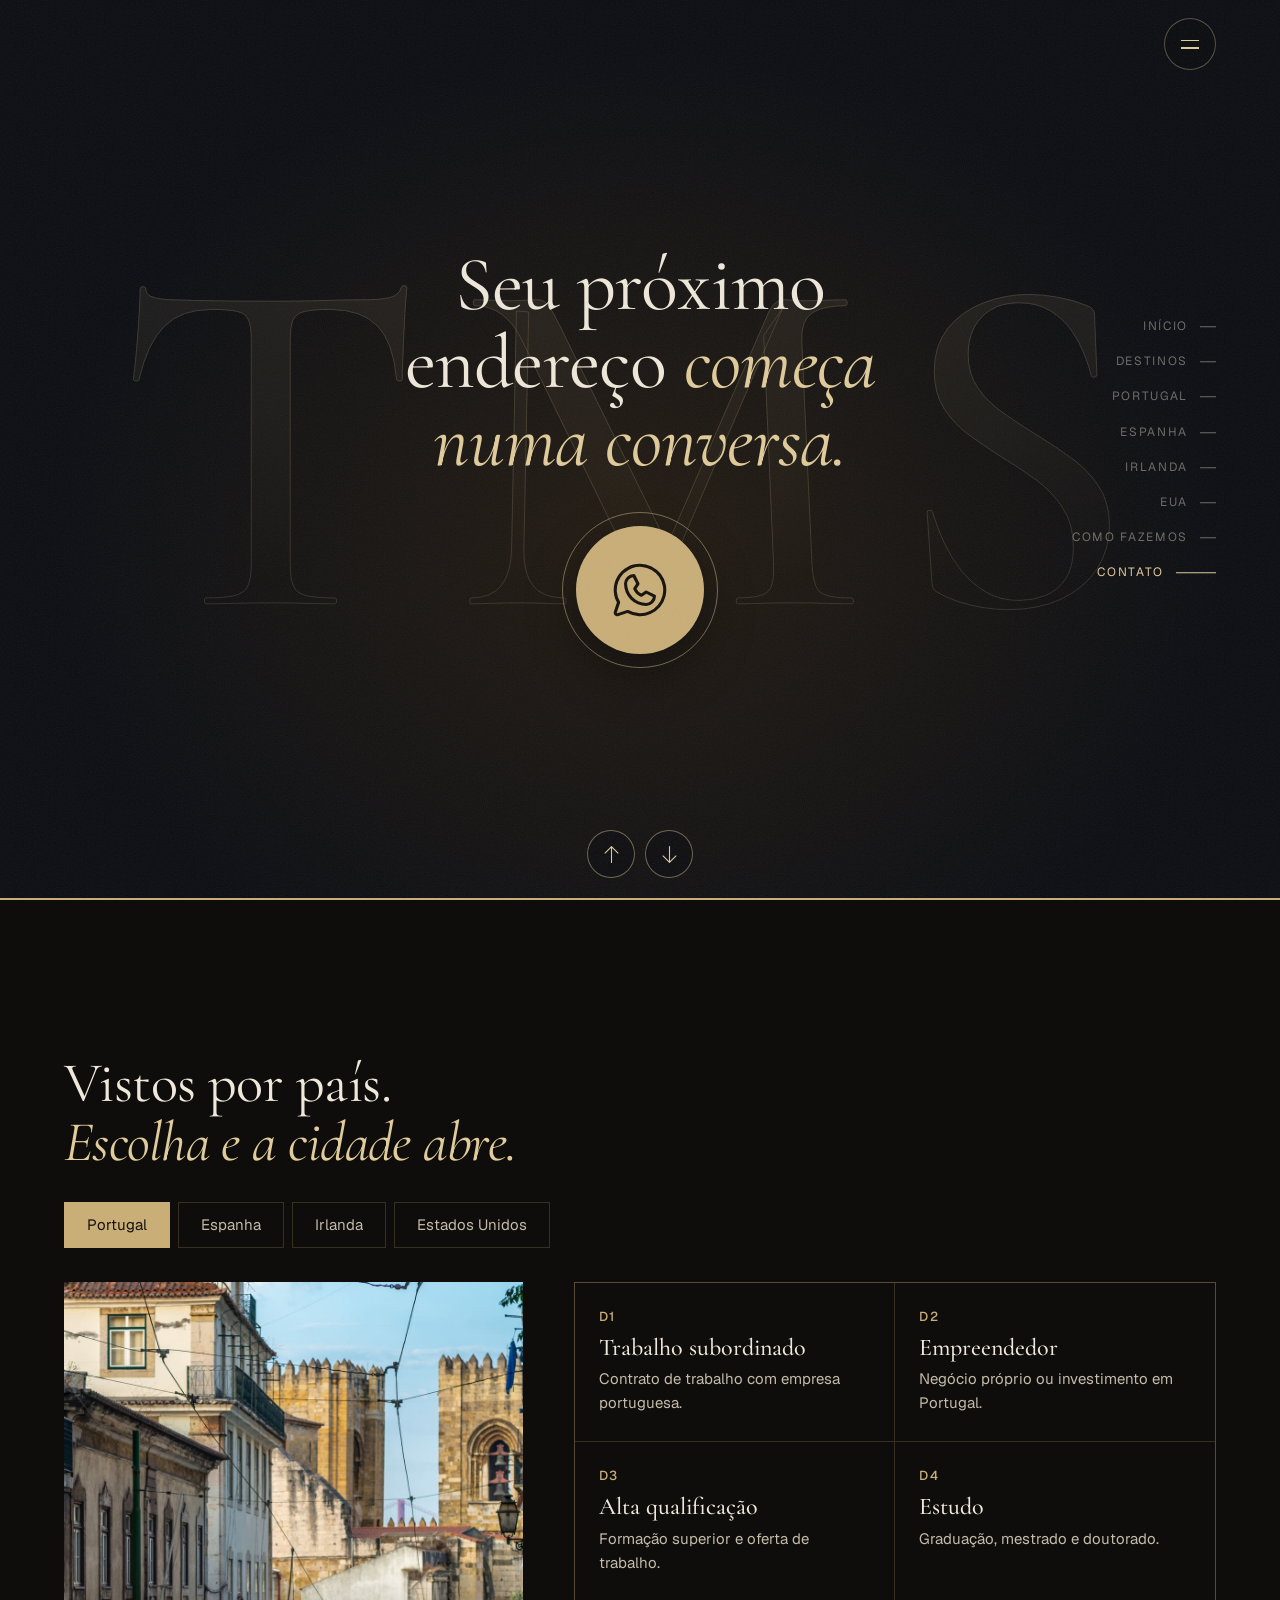
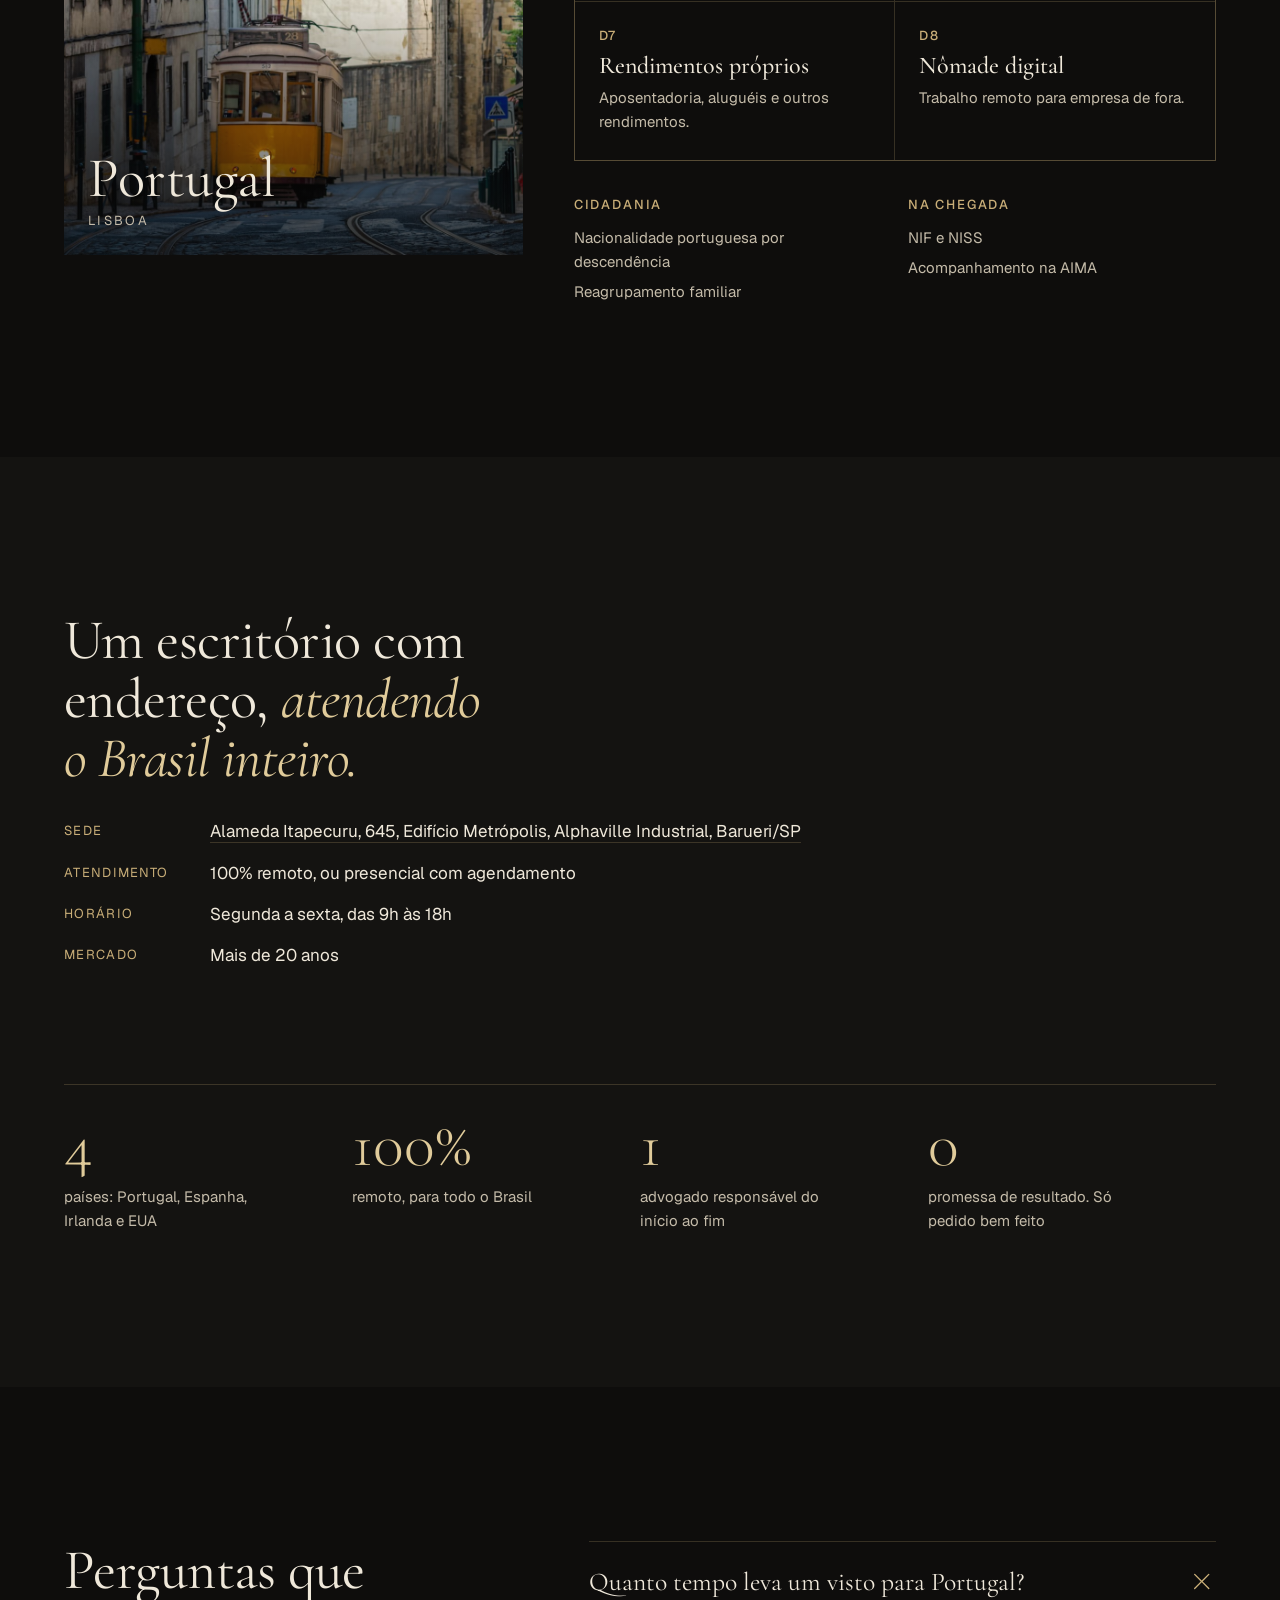
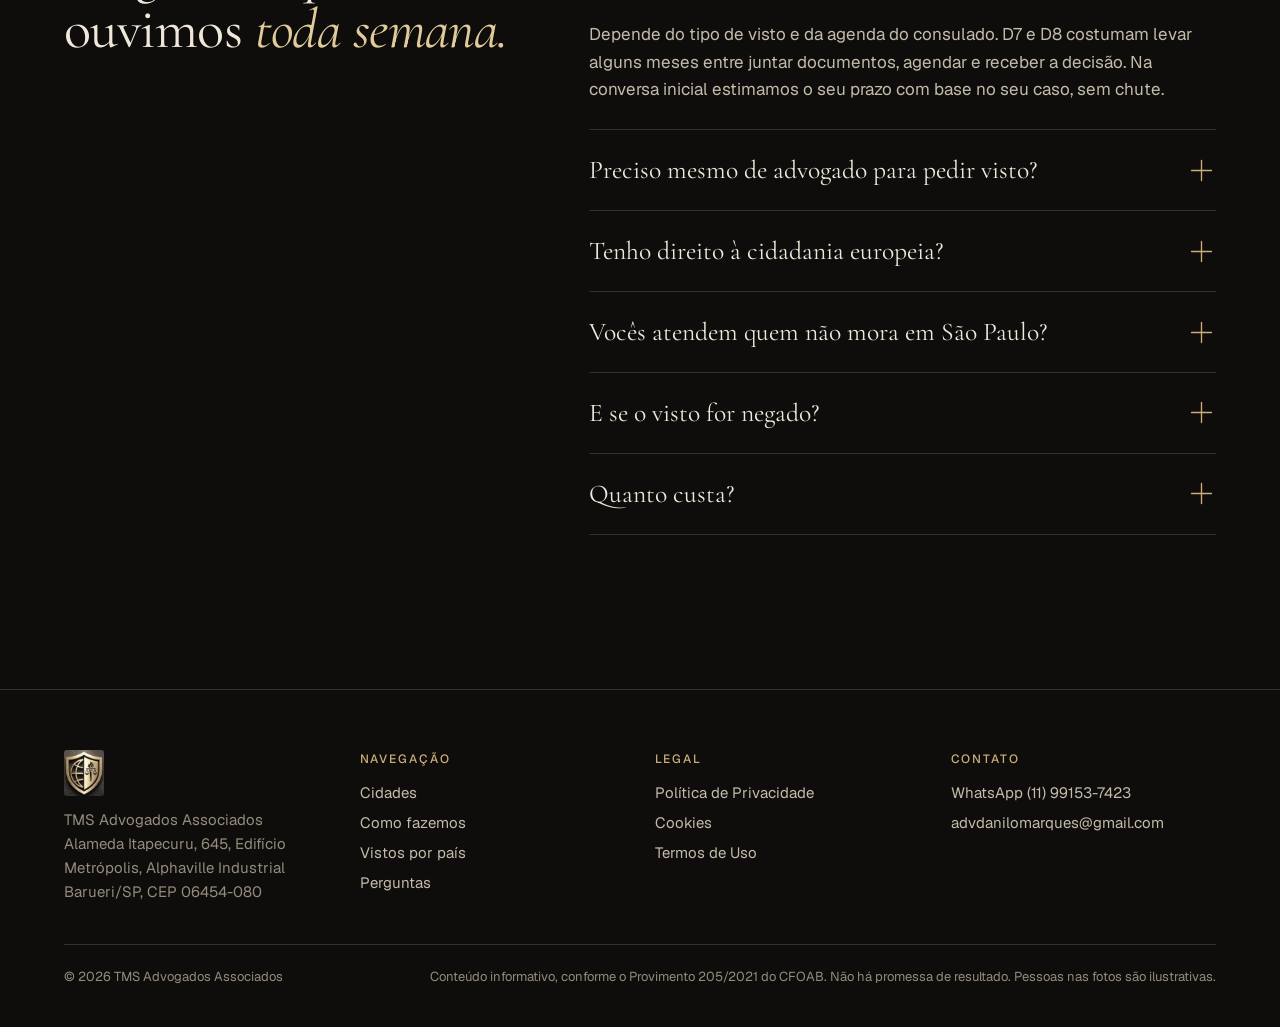
==== commit 2f9e80be: "Botões de cena, plano B para o 3D e globo de reserva sem WebGL Co-Authored-By: Claude Opus 5.5 <nore" ====
--- a/site/index.html
+++ b/site/index.html
@@ -101,6 +101,7 @@
   </div>
   <div class="layer L-globe" id="L-globe" aria-hidden="true">
     <canvas id="gl"></canvas>
+    <div class="css-globe" aria-hidden="true"><i></i></div>
     <span class="glab" data-i="0">São Paulo</span><span class="glab" data-i="1">Lisboa</span><span class="glab" data-i="2">Madri</span><span class="glab" data-i="3">Dublin</span><span class="glab" data-i="4">Nova York</span>
   </div>
   <div class="layer L-photo" id="L-photo" aria-hidden="true"><div class="slot" id="slotA"></div><div class="slot" id="slotB"></div></div>
@@ -113,6 +114,7 @@
   <nav class="chapters" id="chapters" aria-label="Capítulos"></nav>
   <p class="chap-now" id="chapNow" aria-hidden="true"></p>
   <div class="prog" aria-hidden="true"><i id="prog"></i></div>
+  <div class="navbtns"><button type="button" id="prevBtn" aria-label="Cena anterior"><span class="ic i-arrow-down" style="transform:rotate(180deg)"></span></button><button type="button" id="nextBtn" aria-label="Próxima cena"><span class="ic i-arrow-down"></span></button></div>
   <div class="curtain" id="curtain" aria-hidden="true"></div>
 </section>
 
--- a/site/assets/css/main.css
+++ b/site/assets/css/main.css
@@ -246,3 +246,17 @@
 @media (min-width:1800px){.cam{--W:min(680px,40vw)}.copy{width:min(780px,45vw)}.wrap{max-width:1560px}}
 @media (hover:none){.vg div:hover{background:var(--bg)}.menu-btn:hover{transform:none}}
 @media (prefers-reduced-motion:reduce){*{transition-duration:.01ms!important;animation:none!important}.rv{opacity:1;transform:none}}
+
+/* botões de cena */
+.navbtns{position:absolute;left:50%;bottom:max(22px,env(safe-area-inset-bottom));transform:translateX(-50%);z-index:7;display:flex;gap:10px}
+.navbtns button{width:48px;height:48px;border-radius:50%;display:flex;align-items:center;justify-content:center;font-size:20px;color:var(--gold2);background:rgba(11,13,18,.45);border:1px solid rgba(224,203,154,.45);backdrop-filter:blur(8px);cursor:pointer;transition:transform .3s var(--ease),background .3s}
+.navbtns button:hover{background:rgba(224,203,154,.18);transform:translateY(-2px)}
+.navbtns button:disabled{opacity:.25;cursor:default;transform:none}
+#nextBtn{animation:nudge 2.4s ease-in-out infinite}
+@keyframes nudge{0%,100%{transform:translateY(0)}50%{transform:translateY(5px)}}
+/* globo de reserva sem WebGL */
+.css-globe{display:none;position:absolute;left:62%;top:50%;width:min(68vh,52vw);aspect-ratio:1;transform:translate(-50%,-50%) scale(var(--gzoom,1));transition:transform 1.6s var(--ease);border-radius:50%;box-shadow:0 0 0 1px rgba(224,203,154,.25),0 0 80px 10px rgba(217,178,112,.25)}
+.css-globe i{position:absolute;inset:0;border-radius:50%;background:url(../img/terra-dia.jpg) var(--glon,40%) 50%/200% 100% repeat-x;transition:background-position 1.6s var(--ease);box-shadow:inset -40px -20px 80px rgba(0,0,0,.85),inset 20px 10px 40px rgba(255,240,210,.15)}
+.L-globe.fallback .css-globe{display:block}
+.L-globe.fallback #gl,.L-globe.fallback .glab{display:none}
+@media (max-width:760px){.css-globe{left:50%;top:40%;width:86vw}.navbtns{left:auto;right:calc(var(--gut) + 74px);transform:none}.navbtns button{width:44px;height:44px}}
